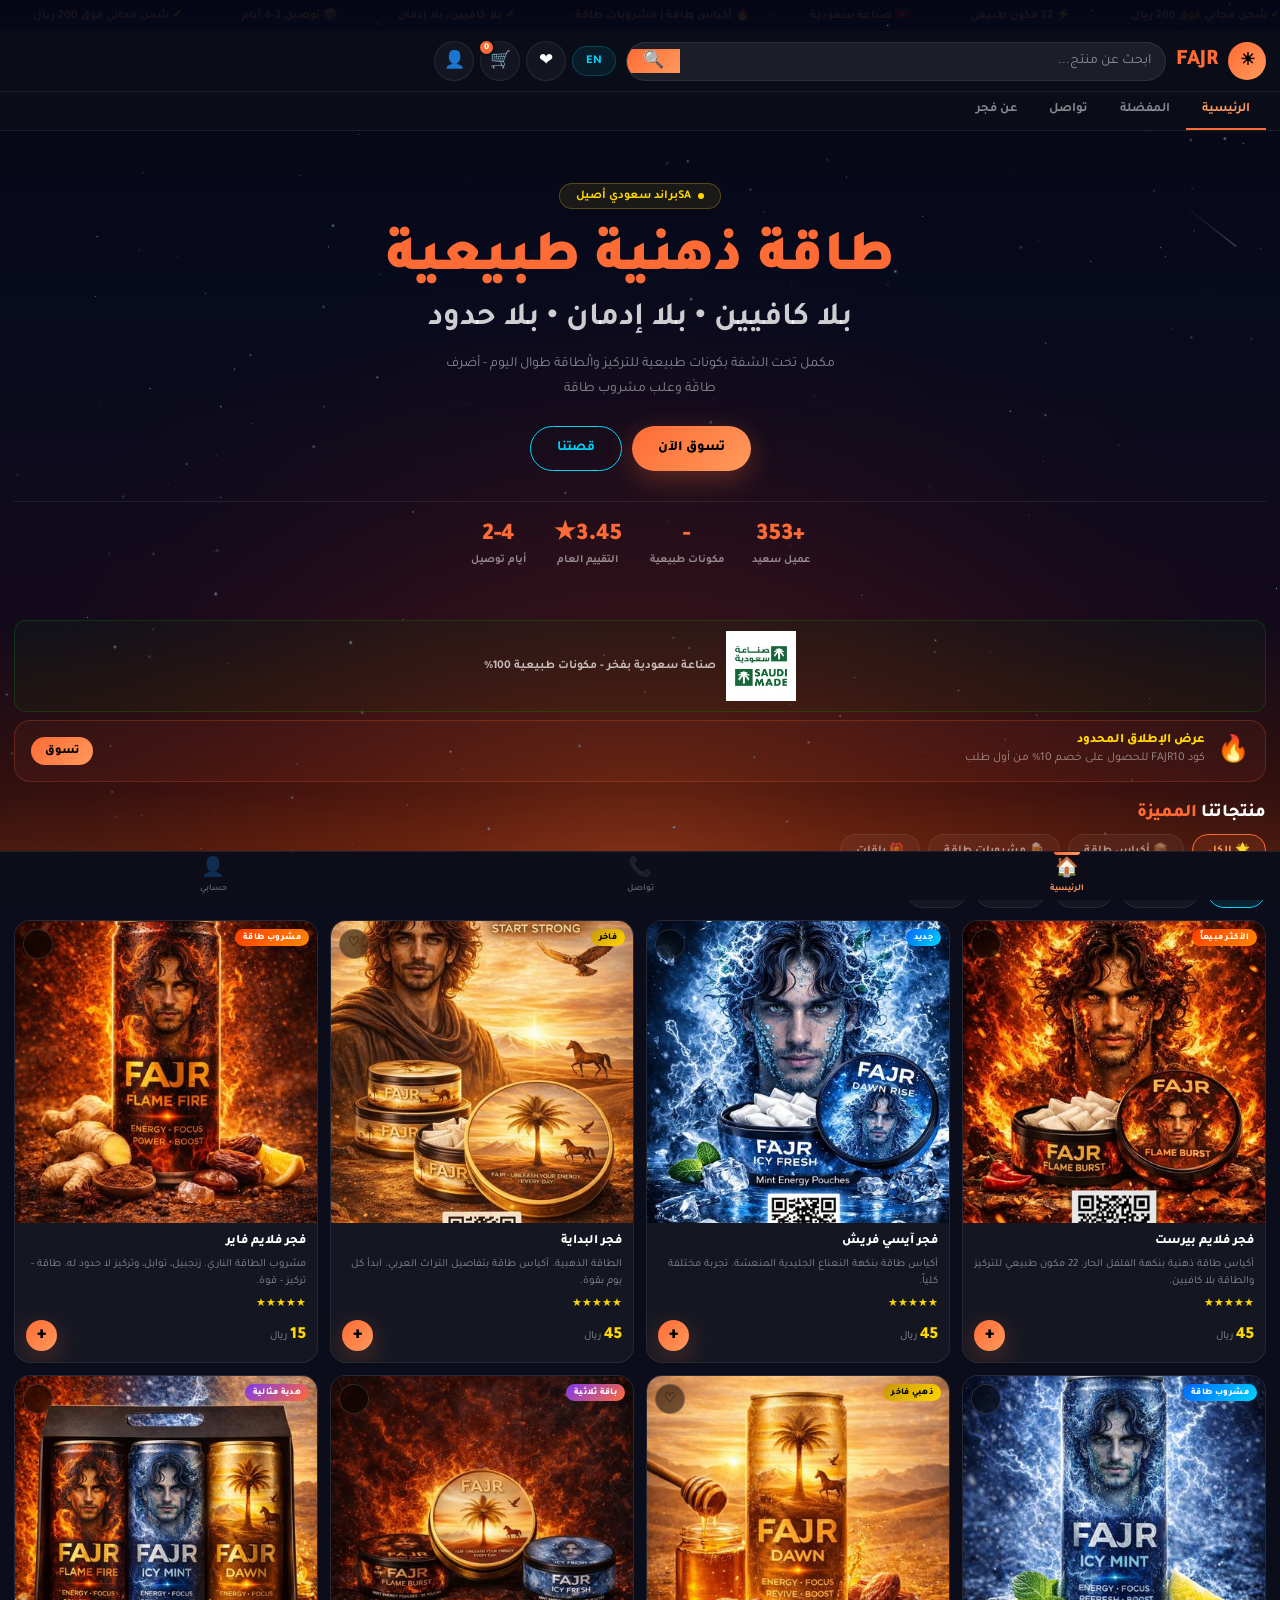
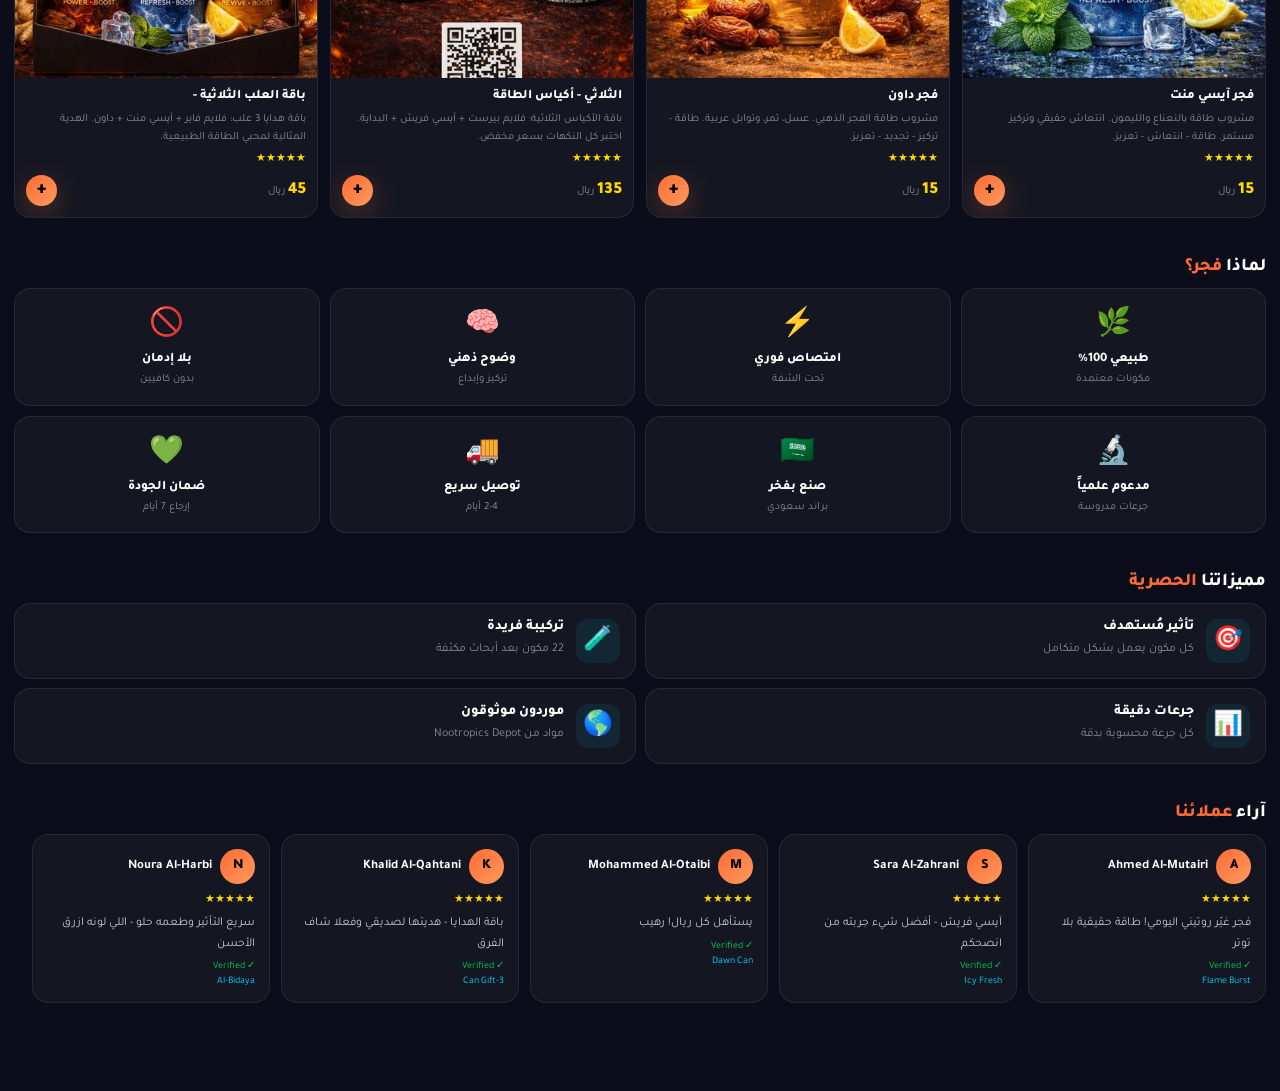
==== index.html @ 5f34ec29 "Update index.html" ====
<!DOCTYPE html>
<html lang="ar" dir="rtl">
<head>
<meta charset="UTF-8">
<meta name="viewport" content="width=device-width,initial-scale=1.0,maximum-scale=1">
<title>فجر | FAJR</title>
<!-- Google tag (gtag.js) -->
<script async src="https://www.googletagmanager.com/gtag/js?id=G-RDJBMMN16M"></script>
<script>
  window.dataLayer = window.dataLayer || [];
  function gtag(){dataLayer.push(arguments);}
  gtag('js', new Date());
  gtag('config', 'G-RDJBMMN16M');
</script>
<link href="https://fonts.googleapis.com/css2?family=Tajawal:wght@400;700;800;900&family=Inter:wght@400;700;800;900&display=swap" rel="stylesheet">
<style>
*,*::before,*::after{margin:0;padding:0;box-sizing:border-box}
html{scroll-behavior:smooth}
:root{
  --brand:#FF6B35;--brand2:#FF9A5C;--gold:#FFD700;
  --bg:#0B0E1A;--bg2:#0F1425;--bg3:#141830;
  --cyan:#00D4FF;--green:#00C851;--red:#FF3B3B;
  --card:rgba(255,255,255,.04);--card2:rgba(255,255,255,.07);
  --border:rgba(255,255,255,.08);--borderc:rgba(0,212,255,.22);
  --muted:rgba(255,255,255,.5);--muted2:rgba(255,255,255,.28);
  --sbrand:0 8px 28px rgba(255,107,53,.3);
  --scyan:0 8px 28px rgba(0,212,255,.2);
  --r8:8px;--r12:12px;--r16:16px;--r20:20px;--r24:24px;--rF:9999px;
}
body{font-family:'Tajawal',sans-serif;background:var(--bg);color:#fff;overflow-x:hidden}
::-webkit-scrollbar{width:4px}
::-webkit-scrollbar-track{background:var(--bg2)}
::-webkit-scrollbar-thumb{background:var(--brand);border-radius:2px}
a{color:inherit;text-decoration:none}
button{cursor:pointer;border:none;outline:none;font-family:inherit}
input,select,textarea{font-family:inherit;outline:none}
#sky{position:fixed;inset:0;z-index:0;pointer-events:none}
#ldr{position:fixed;inset:0;z-index:9999;background:var(--bg);display:flex;flex-direction:column;align-items:center;justify-content:center;transition:opacity .6s,visibility .6s}
#ldr.hide{opacity:0;visibility:hidden}
.lring{width:60px;height:60px;border:3px solid rgba(255,107,53,.15);border-top-color:var(--brand);border-radius:50%;animation:spin 1s linear infinite;margin-bottom:20px}
@keyframes spin{to{transform:rotate(360deg)}}
.llogo{font-size:44px;font-weight:900;color:var(--brand);margin-bottom:14px}
.lbar{width:150px;height:2px;background:rgba(255,255,255,.08);border-radius:1px;overflow:hidden;margin-top:10px}
.lfill{height:100%;background:linear-gradient(90deg,var(--brand),var(--brand2));animation:lf 1.5s ease-out forwards}
@keyframes lf{from{width:0}to{width:100%}}
#twr{position:fixed;bottom:82px;left:50%;transform:translateX(-50%);z-index:9000;pointer-events:none;display:flex;flex-direction:column;align-items:center;gap:7px}
.tst{background:rgba(11,14,26,.97);border:1px solid var(--borderc);color:#fff;padding:10px 22px;border-radius:var(--rF);font-size:13px;font-weight:600;white-space:nowrap;backdrop-filter:blur(16px);animation:tin .3s ease}
.tok{border-color:rgba(0,200,81,.4);color:#00e574}
.terr{border-color:rgba(255,59,59,.4);color:#ff7070}
.tinf{border-color:rgba(0,212,255,.35);color:var(--cyan)}
@keyframes tin{from{opacity:0;transform:translateY(8px)}to{opacity:1;transform:none}}
.ticker-wrap{background:var(--bg3);border-bottom:1px solid var(--border);padding:7px 0;overflow:hidden}
.ticker{display:flex;gap:60px;animation:tick 28s linear infinite;width:max-content}
.ticker span{font-size:12px;font-weight:600;color:var(--brand2);white-space:nowrap}
.ticker span b{color:var(--gold)}
@keyframes tick{from{transform:translateX(0)}to{transform:translateX(-50%)}}
#hdr{position:sticky;top:0;z-index:700;background:rgba(11,14,26,.96);backdrop-filter:blur(28px);border-bottom:1px solid var(--border)}
.htop{display:flex;align-items:center;gap:10px;padding:10px 14px;max-width:1400px;margin:0 auto}
.logo{display:flex;align-items:center;gap:9px;cursor:pointer;flex-shrink:0}
.lsun{width:38px;height:38px;border-radius:50%;background:linear-gradient(135deg,var(--brand),var(--brand2));display:flex;align-items:center;justify-content:center;font-size:17px;font-weight:900;color:#000;animation:sunp 3s ease-in-out infinite}
@keyframes sunp{0%,100%{box-shadow:0 0 0 0 rgba(255,107,53,.5)}60%{box-shadow:0 0 0 9px rgba(255,107,53,0)}}
.lname{font-size:22px;font-weight:900;color:var(--brand)}
.hsrch{flex:1;max-width:540px;display:flex;align-items:center;background:var(--card2);border:1.5px solid var(--border);border-radius:var(--rF);overflow:hidden;transition:.2s}
.hsrch:focus-within{border-color:var(--cyan);box-shadow:var(--scyan)}
.srchi{flex:1;background:transparent;border:none;color:#fff;font-size:14px;padding:10px 14px;text-align:right}
.srchi::placeholder{color:var(--muted)}
.srcb{background:linear-gradient(135deg,var(--brand),var(--brand2));border:none;padding:0 16px;height:100%;font-size:17px;cursor:pointer;flex-shrink:0}
.hacts{display:flex;align-items:center;gap:6px;flex-shrink:0}
.ha{position:relative;background:var(--card);border:1px solid var(--border);border-radius:50%;width:40px;height:40px;color:#fff;display:flex;align-items:center;justify-content:center;font-size:17px;cursor:pointer;transition:.2s;flex-shrink:0}
.ha:hover{background:var(--card2);border-color:var(--borderc)}
.habdg{position:absolute;top:-3px;left:-3px;background:var(--brand);color:#fff;border-radius:50%;width:17px;height:17px;font-size:9px;font-weight:900;display:flex;align-items:center;justify-content:center;border:2px solid var(--bg)}
.lbtn{background:rgba(0,212,255,.08);border:1px solid rgba(0,212,255,.22);border-radius:var(--rF);padding:7px 13px;color:var(--cyan);font-size:12px;font-weight:800;cursor:pointer;transition:.2s;flex-shrink:0}
.lbtn:hover{background:rgba(0,212,255,.18)}
.hnav{display:flex;overflow-x:auto;scrollbar-width:none;border-top:1px solid var(--border);max-width:1400px;margin:0 auto;padding:0 14px}
.hnav::-webkit-scrollbar{display:none}
.ni{flex-shrink:0;padding:10px 16px;font-size:13px;font-weight:600;color:var(--muted);cursor:pointer;border-bottom:2px solid transparent;transition:.2s;white-space:nowrap}
.ni:hover{color:#fff}
.ni.on{color:var(--brand2);border-color:var(--brand)}
.pg{display:none;position:relative;z-index:1;min-height:calc(100vh - 120px);padding-bottom:80px}
.pg.on{display:block}
.hero{padding:52px 14px 36px;text-align:center}
.heyebrow{display:inline-flex;align-items:center;gap:7px;background:rgba(255,215,0,.08);border:1px solid rgba(255,215,0,.25);border-radius:var(--rF);padding:5px 16px;font-size:12px;font-weight:700;color:var(--gold);margin-bottom:18px}
.hdot{width:6px;height:6px;border-radius:50%;background:var(--gold);animation:dblink 1.6s ease-in-out infinite}
@keyframes dblink{0%,100%{opacity:1;transform:scale(1)}50%{opacity:.3;transform:scale(1.6)}}
.hh1{font-size:clamp(28px,6vw,58px);font-weight:900;line-height:1.2;margin-bottom:12px}
.hh1 .gr{color:var(--brand)}
.hh1 .sub{display:block;font-size:.56em;font-weight:700;color:rgba(255,255,255,.8);margin-top:4px}
.hp{color:var(--muted);font-size:14px;line-height:1.8;max-width:400px;margin:0 auto 24px}
.hctas{display:flex;gap:10px;justify-content:center;flex-wrap:wrap}
.btnp{background:linear-gradient(135deg,var(--brand),var(--brand2));color:#000;border:none;padding:13px 26px;border-radius:var(--rF);font-size:14px;font-weight:800;display:inline-flex;align-items:center;gap:7px;box-shadow:var(--sbrand);transition:.2s;cursor:pointer}
.btnp:hover{transform:translateY(-2px)}
.btng{background:transparent;color:var(--cyan);border:1.5px solid var(--cyan);padding:13px 26px;border-radius:var(--rF);font-size:14px;font-weight:700;display:inline-flex;align-items:center;gap:7px;transition:.2s;cursor:pointer}
.btng:hover{background:rgba(0,212,255,.09);transform:translateY(-2px)}
.hstats{display:flex;justify-content:center;gap:28px;margin-top:30px;padding-top:22px;border-top:1px solid var(--border);flex-wrap:wrap}
.stn{font-size:24px;font-weight:900;color:var(--brand);display:block;line-height:1;margin-bottom:3px}
.stl{font-size:11px;color:var(--muted);font-weight:600}
.fband{margin:8px 14px 0;border-radius:var(--r16);background:rgba(255,107,53,.06);border:1px solid rgba(255,107,53,.22);padding:12px 16px;display:flex;align-items:center;gap:12px}
.fband-ico{font-size:26px;flex-shrink:0}
.fband-t strong{display:block;font-size:13px;font-weight:800;color:var(--gold)}
.fband-t span{font-size:12px;color:var(--muted)}
.fband-btn{margin-right:auto;background:linear-gradient(135deg,var(--brand),var(--brand2));color:#000;padding:7px 14px;border-radius:var(--rF);font-size:12px;font-weight:800;cursor:pointer;border:none}
/* Saudi Made badge */
.saudi-badge{display:flex;align-items:center;justify-content:center;gap:10px;margin:14px 14px 0;background:rgba(0,128,0,.06);border:1px solid rgba(0,180,0,.2);border-radius:var(--r12);padding:10px 16px}
.saudi-badge img{width:70px;height:auto;object-fit:contain}
.saudi-txt{font-size:12px;color:rgba(255,255,255,.7);font-weight:600}
.sh{display:flex;align-items:center;justify-content:space-between;padding:20px 14px 10px}
.sht{font-size:18px;font-weight:800}
.sht span{color:var(--brand)}
.chips{display:flex;gap:8px;padding:0 14px 12px;overflow-x:auto;scrollbar-width:none}
.chips::-webkit-scrollbar{display:none}
.chip{flex-shrink:0;background:var(--card);border:1px solid var(--border);border-radius:var(--rF);padding:8px 16px;font-size:13px;font-weight:600;color:var(--muted);cursor:pointer;transition:.2s;white-space:nowrap}
.chip.on{background:rgba(0,212,255,.1);border-color:var(--cyan);color:var(--cyan)}
.pgrid{display:grid;grid-template-columns:repeat(2,1fr);gap:12px;padding:0 14px}
@media(min-width:560px){.pgrid{grid-template-columns:repeat(3,1fr)}}
@media(min-width:800px){.pgrid{grid-template-columns:repeat(4,1fr)}}
.pc{background:var(--card);border:1px solid var(--border);border-radius:var(--r16);overflow:hidden;cursor:pointer;position:relative;transition:.25s;display:flex;flex-direction:column}
.pc:hover{transform:translateY(-4px);box-shadow:0 16px 40px rgba(0,0,0,.5),0 0 0 1px var(--borderc)}
.pcimg{width:100%;aspect-ratio:1;background:linear-gradient(135deg,#0d1234,#070e24);display:flex;align-items:center;justify-content:center;overflow:hidden;position:relative}
.pcimg img{width:100%;height:100%;object-fit:cover;transition:.4s}
.pc:hover .pcimg img{transform:scale(1.06)}
.pcbdgs{position:absolute;top:8px;right:8px;display:flex;flex-direction:column;gap:4px}
.bdg{font-size:9px;font-weight:800;padding:3px 8px;border-radius:var(--rF);text-transform:uppercase;letter-spacing:.3px}
.bh{background:linear-gradient(135deg,var(--brand),#f0f);color:#fff}
.bn{background:linear-gradient(135deg,#00f5aa,var(--cyan));color:#000}
.bg{background:linear-gradient(135deg,var(--gold),orange);color:#000}
.bl{background:linear-gradient(135deg,#7c3aed,#ec4899);color:#fff}
.bfire{background:linear-gradient(135deg,#ff3d00,#ff8800);color:#fff}
.bice{background:linear-gradient(135deg,#0066ff,#00d4ff);color:#fff}
.bgold{background:linear-gradient(135deg,#c8960c,var(--gold));color:#000}
.bbundle{background:linear-gradient(135deg,#7c3aed,#ff6b35);color:#fff}
.pcfav{position:absolute;top:8px;left:8px;background:rgba(0,0,0,.5);border:1px solid rgba(255,255,255,.15);border-radius:50%;width:30px;height:30px;display:flex;align-items:center;justify-content:center;font-size:13px;cursor:pointer;transition:.2s;backdrop-filter:blur(8px)}
.pcfav:hover,.pcfav.on{background:rgba(255,59,59,.25);border-color:rgba(255,80,80,.4)}
.pcbody{padding:11px;flex:1;display:flex;flex-direction:column;gap:5px}
.pcn{font-size:13px;font-weight:800;line-height:1.3}
.pcd{font-size:11px;color:var(--muted);line-height:1.6;display:-webkit-box;-webkit-line-clamp:2;-webkit-box-orient:vertical;overflow:hidden;flex:1}
.pcstars{color:var(--gold);font-size:11px}
.pcfoot{display:flex;align-items:center;justify-content:space-between;gap:6px;margin-top:4px}
.pcp span{font-size:17px;font-weight:900;color:var(--gold)}
.pcp small{font-size:11px;color:var(--muted)}
.pcadd{background:linear-gradient(135deg,var(--brand),var(--brand2));color:#000;border:none;border-radius:50%;width:31px;height:31px;font-size:19px;font-weight:900;flex-shrink:0;display:flex;align-items:center;justify-content:center;box-shadow:var(--sbrand);transition:.2s;cursor:pointer}
.pcadd:hover{transform:scale(1.14)}
.hscr{display:flex;gap:11px;padding:0 14px 8px;overflow-x:auto;scrollbar-width:none}
.hscr::-webkit-scrollbar{display:none}
.rvc{flex-shrink:0;width:238px;background:var(--card);border:1px solid var(--border);border-radius:var(--r16);padding:14px;transition:.2s}
.rvc:hover{border-color:var(--borderc);background:var(--card2)}
.rvhd{display:flex;align-items:center;gap:8px;margin-bottom:8px}
.rvav{width:35px;height:35px;border-radius:50%;background:linear-gradient(135deg,var(--brand),var(--brand2));flex-shrink:0;display:flex;align-items:center;justify-content:center;font-size:14px;font-weight:900;color:#000}
.rvnm{font-size:13px;font-weight:700}
.rvst{color:var(--gold);font-size:11px;margin-bottom:6px}
.rvb{font-size:12px;color:rgba(255,255,255,.78);line-height:1.7}
.rvvf{font-size:10px;color:var(--green);margin-top:5px}
.rvpr{font-size:10px;color:var(--cyan);margin-top:3px}
.fg{display:grid;grid-template-columns:repeat(2,1fr);gap:10px;padding:0 14px}
@media(min-width:560px){.fg{grid-template-columns:repeat(4,1fr)}}
.fc{background:var(--card);border:1px solid var(--border);border-radius:var(--r16);padding:16px;text-align:center;transition:.2s}
.fc:hover{background:var(--card2);transform:translateY(-2px);border-color:var(--borderc)}
.fci{font-size:28px;margin-bottom:8px;display:block}
.fct{font-size:13px;font-weight:800;margin-bottom:3px}
.fcd{font-size:11px;color:var(--muted);line-height:1.6}
.wg{display:grid;grid-template-columns:1fr;gap:9px;padding:0 14px}
@media(min-width:560px){.wg{grid-template-columns:repeat(2,1fr)}}
.wc{background:var(--card);border:1px solid var(--border);border-radius:var(--r16);padding:15px;display:flex;align-items:flex-start;gap:12px;transition:.2s}
.wc:hover{border-color:var(--borderc);background:var(--card2)}
.wci{font-size:24px;width:44px;height:44px;border-radius:var(--r12);background:rgba(0,212,255,.08);flex-shrink:0;display:flex;align-items:center;justify-content:center}
.wct{font-size:14px;font-weight:800;margin-bottom:3px}
.wcd{font-size:12px;color:var(--muted);line-height:1.7}
.dv{height:1px;background:var(--border);margin:16px 14px}
.sp{height:18px}
/* CART */
.cdov{position:fixed;inset:0;background:rgba(0,0,0,.8);z-index:800;display:none;backdrop-filter:blur(7px)}
.cdov.on{display:block}
.cdr{position:fixed;left:0;top:0;width:min(390px,100vw);height:100%;background:var(--bg2);border-right:1px solid var(--borderc);z-index:801;transform:translateX(-100%);transition:transform .35s cubic-bezier(.4,0,.2,1);display:flex;flex-direction:column}
.cdr.on{transform:translateX(0)}
.cdrh{padding:14px 16px;border-bottom:1px solid var(--border);display:flex;align-items:center;justify-content:space-between;gap:10px}
.cdrht{font-size:16px;font-weight:800;color:var(--cyan)}
.cdrc{background:rgba(0,212,255,.1);border:1px solid var(--borderc);border-radius:var(--rF);padding:2px 10px;font-size:12px;color:var(--cyan);font-weight:700}
.xb{background:rgba(255,255,255,.07);border:1px solid var(--border);color:#fff;width:32px;height:32px;border-radius:50%;display:flex;align-items:center;justify-content:center;font-size:16px;cursor:pointer;transition:.2s}
.xb:hover{background:rgba(255,59,59,.18)}
.cdrb{flex:1;overflow-y:auto;padding:12px}
.cdrem{display:flex;flex-direction:column;align-items:center;justify-content:center;height:100%;text-align:center}
.ci{display:flex;gap:10px;background:rgba(255,255,255,.04);border:1px solid var(--border);border-radius:var(--r12);padding:10px;margin-bottom:8px;align-items:center}
.ciim{width:54px;height:54px;border-radius:var(--r8);overflow:hidden;flex-shrink:0;border:1.5px solid rgba(255,107,53,.22)}
.ciim img{width:100%;height:100%;object-fit:cover}
.ciin{flex:1;min-width:0}
.cinm{font-size:13px;font-weight:700;margin-bottom:2px;overflow:hidden;text-overflow:ellipsis;white-space:nowrap}
.cipr{font-size:14px;color:var(--gold);font-weight:800}
.cict{display:flex;align-items:center;gap:6px;margin-top:6px}
.qb{background:rgba(0,212,255,.09);border:1px solid rgba(0,212,255,.2);color:#fff;width:26px;height:26px;border-radius:var(--r8);display:flex;align-items:center;justify-content:center;font-size:14px;font-weight:700;cursor:pointer;transition:.15s}
.qb:hover{background:rgba(0,212,255,.2)}
.qv{font-size:14px;font-weight:800;min-width:20px;text-align:center}
.cirm{background:rgba(255,59,59,.07);border:1px solid rgba(255,59,59,.18);color:#ff7777;padding:4px 8px;border-radius:var(--r8);font-size:12px;cursor:pointer;transition:.15s}
.cirm:hover{background:rgba(255,59,59,.16)}
.cdrf{padding:12px 16px;border-top:1px solid var(--border)}
.prow{display:flex;gap:7px;margin-bottom:10px}
.prin{flex:1;background:rgba(255,255,255,.05);border:1px solid var(--border);border-radius:var(--r8);padding:10px 12px;color:#fff;font-size:13px;text-align:right;transition:.2s}
.prin:focus{border-color:var(--cyan)}
.prgo{background:rgba(0,212,255,.11);border:1px solid var(--borderc);color:var(--cyan);padding:10px 14px;border-radius:var(--r8);font-size:13px;font-weight:700;transition:.15s;cursor:pointer}
.prgo:hover{background:rgba(0,212,255,.2)}
.srow{display:flex;justify-content:space-between;padding:5px 0;font-size:13px;color:var(--muted);border-bottom:1px solid rgba(255,255,255,.04)}
.sdsc{color:#ff7070}
.sfr{color:var(--green)}
.stot{display:flex;justify-content:space-between;font-size:18px;font-weight:900;color:var(--gold);padding:10px 0;border-top:2px solid rgba(0,212,255,.18);margin-top:4px}
.fsnote{background:rgba(0,200,81,.07);border:1px solid rgba(0,200,81,.2);border-radius:var(--r8);padding:7px 12px;font-size:12px;font-weight:700;color:var(--green);text-align:center;margin-bottom:8px;display:none}
.cobtn{width:100%;background:linear-gradient(135deg,var(--brand),var(--brand2));color:#000;border:none;padding:13px;border-radius:var(--r12);font-size:14px;font-weight:900;margin-bottom:7px;box-shadow:var(--sbrand);cursor:pointer;transition:.2s}
.cobtn:hover{transform:translateY(-1px)}
.wabtn{width:100%;background:linear-gradient(135deg,#25D366,#128C7E);color:#fff;border:none;padding:11px;border-radius:var(--r12);font-size:13px;font-weight:800;display:flex;align-items:center;justify-content:center;gap:7px;cursor:pointer;transition:.15s}
.wabtn:hover{opacity:.92}
/* PRODUCT MODAL */
.pdmbg{position:fixed;inset:0;background:rgba(0,0,0,.95);z-index:900;display:none;overflow-y:auto}
.pdmbg.on{display:block}
.pdm{background:linear-gradient(160deg,var(--bg3),var(--bg));border:1px solid var(--borderc);border-radius:var(--r24);margin:10px auto;max-width:600px;position:relative;overflow:hidden}
.pdmcl{position:absolute;top:11px;left:11px;z-index:10;background:rgba(0,0,0,.65);border:1px solid var(--border);color:#fff;width:34px;height:34px;border-radius:50%;display:flex;align-items:center;justify-content:center;font-size:16px;cursor:pointer;backdrop-filter:blur(8px);transition:.2s}
.pdmcl:hover{background:rgba(255,59,59,.28)}
.pdmhero{width:100%;aspect-ratio:4/3;overflow:hidden;position:relative}
.pdmhero img{width:100%;height:100%;object-fit:cover}
.pdmbody{padding:18px}
.pdmbdg{display:inline-block;font-size:11px;padding:4px 10px;border-radius:var(--rF);margin-bottom:8px;font-weight:800}
.pdmname{font-size:20px;font-weight:900;margin-bottom:8px}
.pdmdesc{color:var(--muted);font-size:13px;line-height:1.9;margin-bottom:14px}
.pdmpr{font-size:28px;font-weight:900;color:var(--gold)}
.pdmpr small{font-size:14px;color:var(--muted);font-weight:400}
.pdmqr{display:flex;align-items:center;gap:12px;margin:14px 0}
.pdmql{font-size:13px;color:var(--muted)}
.pdmigr{background:rgba(255,215,0,.04);border:1px solid rgba(255,215,0,.14);border-radius:var(--r12);padding:12px;margin-bottom:14px}
.pdmigt{font-size:13px;font-weight:800;color:var(--gold);margin-bottom:8px}
.itags{display:flex;flex-wrap:wrap;gap:6px}
.itag{background:rgba(255,215,0,.07);border:1px solid rgba(255,215,0,.16);border-radius:var(--rF);padding:3px 10px;font-size:11px;color:var(--gold);font-weight:600}
.pdmadd{width:100%;background:linear-gradient(135deg,var(--brand),var(--brand2));color:#000;border:none;padding:14px;border-radius:var(--r12);font-size:14px;font-weight:900;box-shadow:var(--sbrand);cursor:pointer;margin-bottom:9px;transition:.2s}
.pdmadd:hover{transform:translateY(-2px)}
.revs-sec{border-top:1px solid var(--border);padding-top:16px;margin-top:16px}
.revs-ttl{font-size:14px;font-weight:800;color:var(--cyan);margin-bottom:12px}
.revwrt{background:rgba(255,255,255,.03);border:1px solid var(--border);border-radius:var(--r12);padding:12px;margin-bottom:12px}
.revwl{font-size:12px;color:var(--muted);font-weight:700;margin-bottom:6px}
.stpk{display:flex;gap:8px;margin-bottom:10px}
.stpk span{font-size:26px;cursor:pointer;color:rgba(255,255,255,.18);transition:.15s;user-select:none}
.stpk span.on{color:var(--gold)}
.rfld{width:100%;background:rgba(255,255,255,.05);border:1px solid var(--border);border-radius:var(--r8);padding:10px 12px;color:#fff;font-size:13px;text-align:right;transition:.2s;margin-bottom:7px}
.rfld:focus{border-color:var(--cyan)}
textarea.rfld{height:65px;resize:none}
.rsub{background:rgba(0,212,255,.11);border:1px solid var(--borderc);color:var(--cyan);padding:7px 16px;border-radius:var(--rF);font-size:13px;font-weight:800;float:left;cursor:pointer;transition:.15s}
.rsub:hover{background:rgba(0,212,255,.22)}
.cf{clear:both}
/* CHECKOUT */
.combg{position:fixed;inset:0;background:rgba(0,0,0,.95);z-index:950;display:none;overflow-y:auto}
.combg.on{display:block}
.com{background:linear-gradient(160deg,var(--bg3),var(--bg));border:1px solid var(--borderc);border-radius:var(--r24);margin:10px auto;max-width:540px;overflow:hidden}
.comh{padding:15px 17px;border-bottom:1px solid var(--border);display:flex;align-items:center;justify-content:space-between;background:rgba(0,212,255,.04)}
.comh h2{font-size:16px;font-weight:800;color:var(--cyan)}
.comb{padding:15px}
.fg2{margin-bottom:8px}
.fg2 label{display:block;font-size:11px;color:var(--muted);margin-bottom:4px;font-weight:700}
.fg2 input,.fg2 select,.fg2 textarea{width:100%;background:rgba(255,255,255,.06);border:1px solid rgba(0,212,255,.2);border-radius:var(--r8);padding:11px 12px;color:#fff;font-size:13px;text-align:right;transition:.2s}
.fg2 input:focus,.fg2 select:focus,.fg2 textarea:focus{border-color:var(--cyan)}
.fg2 select option{background:var(--bg2)}
.fgr{display:grid;grid-template-columns:1fr 1fr;gap:8px}
.payopts{display:grid;grid-template-columns:repeat(3,1fr);gap:7px;margin-top:8px}
.popt{background:rgba(255,255,255,.04);border:2px solid var(--border);border-radius:var(--r12);padding:11px 4px;text-align:center;cursor:pointer;transition:.2s}
.popt.on{background:rgba(0,212,255,.07);border-color:var(--cyan)}
.poti{font-size:21px;margin-bottom:4px}
.potl{font-size:11px;font-weight:800;color:var(--muted)}
.popt.on .potl{color:var(--cyan)}
.payinfo{background:rgba(0,212,255,.04);border:1px solid rgba(0,212,255,.14);border-radius:var(--r8);padding:12px;margin-top:9px;font-size:13px;line-height:2;color:rgba(255,255,255,.8)}
.ibanw{display:flex;align-items:center;justify-content:space-between;background:rgba(255,215,0,.06);border:1px solid rgba(255,215,0,.2);border-radius:var(--r8);padding:8px 12px;margin-top:8px}
.ibanv{font-size:12px;color:var(--gold);font-weight:700;direction:ltr;letter-spacing:.5px}
.ibancp{background:rgba(255,215,0,.1);border:1px solid rgba(255,215,0,.28);color:var(--gold);padding:4px 9px;border-radius:6px;font-size:11px;cursor:pointer;transition:.15s}
.ibancp:hover{background:rgba(255,215,0,.2)}
.fsect{background:rgba(255,255,255,.03);border:1px solid var(--border);border-radius:var(--r12);padding:14px;margin-bottom:10px}
.fsectl{font-size:12px;font-weight:800;color:var(--cyan);margin-bottom:11px}
.ordrow{display:flex;justify-content:space-between;font-size:12px;padding:4px 0;border-bottom:1px solid rgba(255,255,255,.04)}
.ordtot{display:flex;justify-content:space-between;font-size:17px;font-weight:900;color:var(--gold);padding:10px 0;border-top:2px solid rgba(0,212,255,.18);margin-top:4px}
.plbtn{width:100%;background:linear-gradient(135deg,var(--brand),var(--brand2));color:#000;border:none;padding:15px;border-radius:var(--r12);font-size:15px;font-weight:900;box-shadow:var(--sbrand);cursor:pointer;margin-top:10px;margin-bottom:7px;transition:.2s}
.plbtn:hover{transform:translateY(-2px)}
.suc{display:none;text-align:center;padding:44px 18px}
.suc.on{display:block}
.suci{font-size:74px;margin-bottom:15px;animation:suc .6s cubic-bezier(.68,-.55,.27,1.55)}
@keyframes suc{from{transform:scale(0);opacity:0}to{transform:scale(1);opacity:1}}
.suct{font-size:22px;font-weight:900;color:var(--gold);margin-bottom:8px}
.sucon{background:rgba(0,212,255,.07);border:1px solid var(--borderc);border-radius:var(--r12);padding:12px;margin:13px 0}
.sucon strong{font-size:20px;color:var(--cyan);display:block}
.sucbtns{display:flex;flex-direction:column;gap:7px;padding:0 14px;margin-top:12px}
/* TRACKING */
.trksec{padding:0 14px;margin-top:13px}
.trkinr{display:flex;gap:7px;margin-bottom:16px}
.trkin{flex:1;background:rgba(255,255,255,.06);border:1px solid rgba(0,212,255,.2);border-radius:var(--r12);padding:12px 14px;color:#fff;font-size:14px;text-align:right;transition:.2s}
.trkin:focus{border-color:var(--cyan)}
.trkgo{background:linear-gradient(135deg,var(--cyan),var(--brand));color:#000;border:none;padding:12px 17px;border-radius:var(--r12);font-size:14px;font-weight:800;cursor:pointer;transition:.2s}
.tlbox{background:var(--card);border:1px solid var(--borderc);border-radius:var(--r20);padding:18px}
.tlh{margin-bottom:14px;padding-bottom:12px;border-bottom:1px solid var(--border)}
.tlid{font-size:14px;font-weight:800;color:var(--cyan);margin-bottom:2px}
.tleta{font-size:12px;color:var(--muted)}
.tlbar{background:rgba(255,255,255,.06);border-radius:var(--rF);height:4px;margin-bottom:16px;overflow:hidden}
.tlbf{height:100%;background:linear-gradient(90deg,var(--brand),var(--brand2));border-radius:var(--rF)}
.tlstep{display:flex;gap:12px;margin-bottom:16px;position:relative}
.tlstep:not(:last-child)::before{content:'';position:absolute;right:15px;top:35px;bottom:-16px;width:2px;background:rgba(0,212,255,.1)}
.tldot{width:32px;height:32px;border-radius:50%;flex-shrink:0;display:flex;align-items:center;justify-content:center;font-size:13px}
.tldone{background:rgba(0,200,81,.12);border:2px solid var(--green)}
.tlact{background:rgba(0,212,255,.12);border:2px solid var(--cyan);animation:tlglow 2s ease-in-out infinite}
@keyframes tlglow{0%,100%{box-shadow:0 0 0 0 rgba(0,212,255,.4)}50%{box-shadow:0 0 0 9px rgba(0,212,255,0)}}
.tlpend{background:rgba(255,255,255,.04);border:2px solid rgba(255,255,255,.12)}
.tlinfo strong{display:block;font-size:13px;font-weight:800;margin-bottom:1px}
.tlinfo span{font-size:11px;color:var(--muted)}
/* ACCOUNT */
.acct-box{background:linear-gradient(135deg,rgba(0,212,255,.05),rgba(255,107,53,.05));border:1px solid var(--border);border-radius:var(--r20);padding:24px 18px;text-align:center;margin:14px}
.aav{width:72px;height:72px;border-radius:50%;background:linear-gradient(135deg,var(--brand),var(--brand2));border:3px solid rgba(255,107,53,.35);margin:0 auto 11px;display:flex;align-items:center;justify-content:center;font-size:28px;font-weight:900;color:#000}
.anm{font-size:19px;font-weight:900;margin-bottom:2px}
.aem{font-size:12px;color:var(--muted);margin-bottom:9px}
.alv{display:inline-flex;align-items:center;gap:5px;background:rgba(255,215,0,.09);border:1px solid rgba(255,215,0,.22);border-radius:var(--rF);padding:4px 12px;font-size:12px;color:var(--gold);font-weight:800}
.atabs{display:flex;background:rgba(255,255,255,.04);border:1px solid rgba(0,212,255,.14);border-radius:var(--rF);padding:4px;margin:0 14px 13px}
.atab{flex:1;padding:9px;border:none;border-radius:var(--rF);font-weight:800;font-size:13px;cursor:pointer;transition:.25s;background:transparent;color:var(--muted)}
.atab.on{background:var(--cyan);color:#000}
.apane{display:none;padding:0 14px}
.apane.on{display:block}
.abox{background:var(--card);border:1px solid var(--border);border-radius:var(--r20);padding:16px;margin-bottom:12px}
.asub{width:100%;background:linear-gradient(135deg,var(--cyan),var(--brand));color:#000;border:none;padding:13px;border-radius:var(--r12);font-size:14px;font-weight:900;cursor:pointer;margin-top:4px;transition:.2s}
.asub:hover{opacity:.9;transform:translateY(-1px)}
.limenu{background:var(--card);border:1px solid var(--border);border-radius:var(--r20);overflow:hidden;margin:0 14px 14px}
.mi{display:flex;align-items:center;gap:12px;padding:14px;border-bottom:1px solid rgba(255,255,255,.04);cursor:pointer;transition:.18s}
.mi:last-child{border:none}
.mi:hover{background:rgba(255,255,255,.03)}
.miico{width:36px;height:36px;border-radius:var(--r8);background:rgba(0,212,255,.08);flex-shrink:0;display:flex;align-items:center;justify-content:center;font-size:18px}
.milbl{flex:1;font-size:14px;font-weight:700}
.miarr{color:var(--muted);font-size:18px}
/* CONTACT */
.cntinfo{padding:0 14px;display:flex;flex-direction:column;gap:8px}
.cntcard{background:var(--card);border:1px solid var(--border);border-radius:var(--r12);padding:13px;display:flex;align-items:center;gap:12px;cursor:pointer;transition:.2s;color:inherit}
.cntcard:hover{background:var(--card2);border-color:var(--borderc);transform:translateX(-2px)}
.cntico{width:42px;height:42px;border-radius:var(--r12);display:flex;align-items:center;justify-content:center;font-size:20px;flex-shrink:0}
.cntil strong{display:block;font-size:13px;font-weight:800;margin-bottom:2px}
.cntil span{font-size:12px;color:var(--muted)}
.cntform{background:var(--card);border:1px solid var(--border);border-radius:var(--r20);padding:16px;margin:14px}
.cntfttl{font-size:14px;font-weight:800;color:var(--cyan);margin-bottom:12px}
.wasend{width:100%;background:linear-gradient(135deg,#25D366,#128C7E);color:#fff;border:none;padding:12px;border-radius:var(--r12);font-size:14px;font-weight:800;cursor:pointer;margin-top:7px;transition:.15s}
.wasend:hover{opacity:.92}
/* ABOUT */
.abth{padding:30px 14px;text-align:center;background:linear-gradient(180deg,rgba(0,212,255,.05),transparent);border-bottom:1px solid var(--border)}
.abth h2{font-size:24px;font-weight:900;color:var(--brand);margin-bottom:10px}
.abth p{color:var(--muted);font-size:14px;line-height:1.9;max-width:360px;margin:0 auto}
.vgrid{display:grid;grid-template-columns:repeat(2,1fr);gap:10px;padding:14px}
.vc{background:var(--card);border:1px solid var(--border);border-radius:var(--r16);padding:15px;text-align:center;transition:.2s}
.vc:hover{border-color:var(--borderc);transform:translateY(-2px)}
.vci{font-size:28px;margin-bottom:8px;display:block}
.vct{font-size:13px;font-weight:800;margin-bottom:3px}
.vcd{font-size:11px;color:var(--muted);line-height:1.6}
.stcard{margin:0 14px 14px;background:rgba(0,212,255,.03);border:1px solid var(--borderc);border-radius:var(--r20);padding:18px}
.sttl{font-size:14px;font-weight:800;color:var(--cyan);margin-bottom:10px}
.stp{font-size:13px;color:rgba(255,255,255,.8);line-height:2}
.fndcard{margin:0 14px 14px;background:rgba(255,215,0,.04);border:1px solid rgba(255,215,0,.14);border-radius:var(--r20);padding:18px;text-align:center}
.fndcard h3{font-size:14px;font-weight:800;color:var(--gold);margin-bottom:8px}
.fndcard p{font-size:13px;color:var(--muted);line-height:1.9;font-style:italic}
.fndcard cite{display:block;margin-top:10px;font-size:13px;color:var(--brand2);font-style:normal;font-weight:700}
.wempty{text-align:center;padding:52px 18px}
.wempty-ico{font-size:52px;opacity:.25;margin-bottom:12px}
.pghdr{display:flex;align-items:center;gap:10px;padding:12px 14px 8px;border-bottom:1px solid var(--border)}
.bkbtn{background:rgba(0,212,255,.08);border:1px solid var(--borderc);color:var(--cyan);padding:7px 13px;border-radius:var(--rF);font-size:12px;font-weight:700;cursor:pointer;transition:.15s}
.bkbtn:hover{background:rgba(0,212,255,.16)}
.pgttl{font-size:15px;font-weight:800;color:var(--cyan)}
#stbtn{position:fixed;bottom:86px;left:14px;z-index:499;background:rgba(0,212,255,.09);border:1px solid var(--borderc);color:var(--cyan);width:38px;height:38px;border-radius:50%;display:flex;align-items:center;justify-content:center;font-size:16px;cursor:pointer;backdrop-filter:blur(8px);opacity:0;pointer-events:none;transition:.3s}
#stbtn.vis{opacity:1;pointer-events:auto}
#stbtn:hover{background:rgba(0,212,255,.18);transform:translateY(-2px)}
#bnav{position:fixed;bottom:0;left:0;right:0;z-index:700;background:rgba(11,14,26,.98);backdrop-filter:blur(28px);border-top:1px solid var(--border);display:flex}
.nb{flex:1;background:none;border:none;color:rgba(255,255,255,.3);padding:9px 0 6px;cursor:pointer;display:flex;flex-direction:column;align-items:center;gap:3px;transition:.2s;position:relative}
.nb::after{content:'';position:absolute;top:0;left:50%;transform:translateX(-50%);width:0;height:2.5px;background:linear-gradient(90deg,var(--brand),var(--brand2));border-radius:0 0 3px 3px;transition:.2s}
.nb.on{color:var(--brand2)}
.nb.on::after{width:26px}
.nb-ico{font-size:19px;line-height:1}
.nb-lbl{font-size:9px;font-weight:700}
.nores{text-align:center;padding:36px 18px;display:none}
.nores-ico{font-size:44px;opacity:.28;margin-bottom:10px}
.nores-txt{color:var(--muted);font-size:14px}
/* Product type tabs */
.type-tabs{display:flex;gap:8px;padding:0 14px 8px;overflow-x:auto;scrollbar-width:none}
.type-tabs::-webkit-scrollbar{display:none}
.ttab{flex-shrink:0;background:var(--card);border:1px solid var(--border);border-radius:var(--rF);padding:7px 15px;font-size:12px;font-weight:700;color:var(--muted);cursor:pointer;transition:.2s;white-space:nowrap;display:flex;align-items:center;gap:5px}
.ttab.on{background:rgba(255,107,53,.12);border-color:var(--brand);color:var(--brand2)}
</style>
</head>
<body>

<canvas id="sky"></canvas>

<div id="ldr">
  <div class="lring"></div>
  <div class="llogo" id="llogo">FAJR</div>
  <div class="lbar"><div class="lfill"></div></div>
</div>
<div id="twr"></div>
<button id="stbtn" onclick="window.scrollTo({top:0,behavior:'smooth'})">&#8593;</button>

<div class="ticker-wrap">
  <div class="ticker">
    <span><b>&#10003;</b> شحن مجاني فوق 200 ريال</span>
    <span><b>&#9889;</b> 22 مكون طبيعي</span>
    <span><b>&#127474;&#127466;</b> صناعة سعودية</span>
    <span><b>&#128293;</b> أكياس طاقة | مشروبات طاقة</span>
    <span><b>&#10003;</b> بلا كافيين، بلا إدمان</span>
    <span><b>&#128230;</b> توصيل 2-4 أيام</span>
    <span><b>&#10003;</b> شحن مجاني فوق 200 ريال</span>
    <span><b>&#9889;</b> 22 مكون طبيعي</span>
  </div>
</div>

<header id="hdr">
  <div class="htop">
    <div class="logo" onclick="goPg('home')">
      <div class="lsun">&#9728;</div>
      <span class="lname" id="lname">FAJR</span>
    </div>
    <div class="hsrch">
      <input class="srchi" id="srchi" type="text" placeholder="ابحث عن منتج..." oninput="doSearch(this.value)">
      <button class="srcb" onclick="doSearch(document.getElementById('srchi').value)">&#128269;</button>
    </div>
    <div class="hacts">
      <button class="lbtn" id="lbtn" onclick="toggleLang()">EN</button>
      <button class="ha" onclick="goPg('wishlist')" title="Wishlist">&#10084;</button>
      <button class="ha" onclick="openCart()">&#128722;<span class="habdg" id="cbdg">0</span></button>
      <button class="ha" onclick="goPg('account')">&#128100;</button>
    </div>
  </div>
  <div class="hnav" id="hnav">
    <div class="ni on" data-pg="home" onclick="navClick(this,'home')" id="ni-home">الرئيسية</div>
    <div class="ni" data-pg="wishlist" onclick="navClick(this,'wishlist')" id="ni-wish">المفضلة</div>
    <div class="ni" data-pg="contact" onclick="navClick(this,'contact')" id="ni-cnt">تواصل</div>
    <div class="ni" data-pg="about" onclick="navClick(this,'about')" id="ni-abt">عن فجر</div>
  </div>
</header>

<!-- HOME PAGE -->
<div id="pg-home" class="pg on">
  <section class="hero">
    <div class="heyebrow"><div class="hdot"></div><span id="ey">SAبراند سعودي أصيل </span></div>
    <h1 class="hh1"><span class="gr" id="h1a">طاقة ذهنية طبيعية</span><span class="sub" id="h1b">بلا كافيين &bull; بلا إدمان &bull; بلا حدود</span></h1>
    <p class="hp" id="hp">مكمل تحت الشفة بكونات طبيعية للتركيز والطاقة طوال اليوم - أضرف طاقة وعلب مشروب طاقة</p>
    <div class="hctas">
      <button class="btnp" id="cshop" onclick="scrollToProd()">تسوق الآن</button>
      <button class="btng" id="cstory" onclick="goPg('about')">قصتنا</button>
    </div>
    <div class="hstats">
      <div><span class="stn">+353</span><span class="stl" id="st1">عميل سعيد</span></div>
      <div><span class="stn">-</span><span class="stl" id="st2">مكونات طبيعية</span></div>
      <div><span class="stn">3.45&#9733;</span><span class="stl" id="st3">التقييم العام</span></div>
      <div><span class="stn">2-4</span><span class="stl" id="st4">أيام توصيل</span></div>
    </div>
  </section>

  <!-- Saudi Made Badge -->
  <div class="saudi-badge">
    <img id="saudi-img" src="" alt="Saudi Made">
    <span class="saudi-txt" id="saudi-txt">صناعة سعودية بفخر - مكونات طبيعية 100%</span>
  </div>

  <div class="fband">
    <div class="fband-ico">&#128293;</div>
    <div class="fband-t"><strong id="ftl">عرض الإطلاق المحدود</strong><span id="fsub">كود FAJR10 للحصول على خصم 10% من أول طلب</span></div>
    <button class="fband-btn" id="fcta" onclick="scrollToProd()">تسوق</button>
  </div>

  <div id="prod-anchor">
    <div class="sh"><div class="sht" id="spttl">منتجاتنا <span>المميزة</span></div></div>

    <!-- Type tabs -->
    <div class="type-tabs" id="typetabs">
      <div class="ttab on" data-type="all" onclick="filterType(this,'all')" id="tt-all">&#127775; الكل</div>
      <div class="ttab" data-type="pouch" onclick="filterType(this,'pouch')" id="tt-pouch">&#128230; أكياس طاقة</div>
      <div class="ttab" data-type="can" onclick="filterType(this,'can')" id="tt-can">&#127866; مشروبات طاقة</div>
      <div class="ttab" data-type="bundle" onclick="filterType(this,'bundle')" id="tt-bundle">&#127873; باقات</div>
    </div>

    <!-- Category chips -->
    <div class="chips" id="chips">
      <div class="chip on" data-cat="all" onclick="filterCat(this,'all')" id="chall">الكل</div>
      <div class="chip" data-cat="basic" onclick="filterCat(this,'basic')" id="chbasic">أساسي</div>
      <div class="chip" data-cat="premium" onclick="filterCat(this,'premium')" id="chprem">فاخر</div>
      <div class="chip" data-cat="limited" onclick="filterCat(this,'limited')" id="chlim">محدود</div>
      <div class="chip" data-cat="new" onclick="filterCat(this,'new')" id="chnew">جديد</div>
    </div>

    <div class="pgrid" id="pgrid"></div>
    <div class="nores" id="nores"><div class="nores-ico">&#128269;</div><div class="nores-txt" id="nortxt">لا توجد نتائج</div></div>
  </div>

  <div class="sp"></div>
  <div class="sh"><div class="sht" id="swhy">لماذا <span>فجر؟</span></div></div>
  <div class="fg" id="feats"></div>
  <div class="sp"></div>
  <div class="sh"><div class="sht" id="sadvs">مميزاتنا <span>الحصرية</span></div></div>
  <div class="wg" id="whyg"></div>
  <div class="sp"></div>
  <div class="sh"><div class="sht" id="srevs">آراء <span>عملائنا</span></div></div>
  <div class="hscr" id="revscr"></div>
</div>

<!-- CART DRAWER -->
<div class="cdov" id="cdov" onclick="closeCart()"></div>
<div class="cdr" id="cdr">
  <div class="cdrh">
    <h2 class="cdrht" id="cdrtl">سلة التسوق</h2>
    <span class="cdrc" id="cdrcnt">0</span>
    <button class="xb" onclick="closeCart()">&#10005;</button>
  </div>
  <div class="cdrb" id="cdrb"></div>
  <div id="cdrf2" style="display:none"><div class="cdrf">
    <div class="prow">
      <input class="prin" id="prin" type="text" placeholder="كود الخصم...">
      <button class="prgo" id="prgo" onclick="applyPromo()">تطبيق</button>
    </div>
    <div class="fsnote" id="fsnote">شحن مجاني!</div>
    <div id="sumlines"></div>
    <div class="stot"><span id="totlbl">الإجمالي</span><span id="totval">0</span></div>
    <button class="cobtn" id="cobtn" onclick="openCO()">الدفع</button>
    <button class="wabtn" id="wabtn" onclick="sendWA()">&#128241; طلب عبر واتساب</button>
  </div></div>
</div>

<!-- PRODUCT MODAL -->
<div class="pdmbg" id="pdmbg">
  <div class="pdm">
    <button class="pdmcl" onclick="closePDM()">&#10005;</button>
    <div class="pdmhero"><img id="pdmimg" src="" alt=""></div>
    <div class="pdmbody">
      <span class="pdmbdg" id="pdmbdg"></span>
      <div class="pdmname" id="pdmname"></div>
      <div class="pdmdesc" id="pdmdesc"></div>
      <div style="display:flex;align-items:center;justify-content:space-between;margin-bottom:14px">
        <div class="pdmpr" id="pdmpr"></div>
        <div style="display:flex;align-items:center;gap:5px;font-size:13px;color:var(--green);font-weight:700">&#10003; <span id="pdmstk">متوفر</span></div>
      </div>
      <div class="pdmqr">
        <span class="pdmql" id="pdmql">الكمية:</span>
        <button class="qb" onclick="pdmQ(-1)">&#8722;</button>
        <span class="qv" id="pdmqv">1</span>
        <button class="qb" onclick="pdmQ(1)">&#43;</button>
      </div>
      <div class="pdmigr">
        <div class="pdmigt" id="pdmigt">المكونات الرئيسية</div>
        <div class="itags" id="pdmitags"></div>
      </div>
      <button class="pdmadd" id="pdmadd" onclick="addFromPDM()">أضف للسلة</button>
      <div class="revs-sec">
        <div class="revs-ttl" id="revttl">التقييمات</div>
        <div class="revwrt">
          <div class="revwl" id="revwl">اكتب تقييمك</div>
          <div class="stpk" id="stpk">
            <span onclick="pickStar(1)">&#9733;</span><span onclick="pickStar(2)">&#9733;</span>
            <span onclick="pickStar(3)">&#9733;</span><span onclick="pickStar(4)">&#9733;</span><span onclick="pickStar(5)">&#9733;</span>
          </div>
          <input class="rfld" id="rvnm" type="text" placeholder="اسمك">
          <textarea class="rfld" id="rvbd" placeholder="شاركنا تجربتك..."></textarea>
          <button class="rsub" id="rvsub" onclick="postRev()">نشر</button>
          <div class="cf"></div>
        </div>
        <div id="pdmrevs"></div>
      </div>
    </div>
  </div>
</div>

<!-- CHECKOUT -->
<div class="combg" id="combg">
  <div class="com">
    <div class="comh"><h2 id="comttl">إتمام الطلب</h2><button class="xb" onclick="closeCO()">&#10005;</button></div>
    <div class="suc" id="sucst">
      <div class="suci">&#10003;</div>
      <div class="suct" id="suct">تم الطلب بنجاح!</div>
      <p style="color:var(--muted);margin-bottom:11px" id="sucp">سنتواصل معك خلال 24 ساعة</p>
      <div class="sucon"><span id="sucol">رقم طلبك</span><strong id="sucon2">#FAJR-0000</strong></div>
      <div class="sucbtns">
        <button class="btnp" style="justify-content:center" onclick="goPg('tracking');closeCO()">تتبع الطلب</button>
        <button class="btng" style="justify-content:center" onclick="goPg('home');closeCO()">الرئيسية</button>
      </div>
    </div>
    <div id="coform"><div class="comb">
      <div class="fsect">
        <div class="fsectl" id="cop1">البيانات الشخصية</div>
        <div class="fgr">
          <div class="fg2"><label id="cofnl">الاسم الأول</label><input id="cofn" type="text" placeholder="أحمد"></div>
          <div class="fg2"><label id="colnl">الاسم الأخير</label><input id="coln" type="text" placeholder="محمد"></div>
        </div>
        <div class="fg2"><label id="cophl">الجوال</label><input id="coph" type="tel" placeholder="05xxxxxxxx" dir="ltr"></div>
        <div class="fg2"><label id="coeml">البريد الإلكتروني</label><input id="coem" type="email" placeholder="email@example.com" dir="ltr"></div>
      </div>
      <div class="fsect">
        <div class="fsectl" id="cop2">عنوان التوصيل</div>
        <div class="fg2"><label id="cocityl">المدينة</label>
          <select id="cocity">
            <option value="">اختر المدينة</option>
            <option>الرياض</option><option>جدة</option><option>مكة المكرمة</option>
            <option>المدينة المنورة</option><option>الدمام</option><option>الخبر</option>
            <option>تبوك</option><option>أبها</option><option>بريدة</option>
            <option>حائل</option><option>نجران</option><option>جيزان</option>
          </select>
        </div>
        <div class="fgr">
          <div class="fg2"><label id="codistl">الحي</label><input id="codist" type="text" placeholder="الحي"></div>
          <div class="fg2"><label id="costl">الشارع</label><input id="cost" type="text" placeholder="الشارع"></div>
        </div>
        <div class="fg2"><label id="contl">ملاحظات</label><textarea id="cont" placeholder="تعليمات خاصة..."></textarea></div>
      </div>
      <div class="fsect">
        <div class="fsectl" id="cop3">طريقة الدفع</div>
        <div class="payopts" style="grid-template-columns:1fr">
          <div class="popt on" onclick="selPay(this,'bank')"><div class="poti">&#127981;</div><div class="potl" id="pbank">تحويل بنكي</div></div>
        </div>
        <div id="pi-bank" class="payinfo" style="display:block">تحويل بنكي - بنك العربي برق <br>حساب: مازن أحمد أبوشرحه
          <div class="ibanw"><span class="ibanv">SA64 3010 0991 1049 4161 8846</span><button class="ibancp" onclick="cpyIBAN()">نسخ</button></div>
          أرسل الإيصال عبر واتساب بعد التحويل.
        </div>
      </div>
      <div class="fsect">
        <div class="fsectl" id="cop4">ملخص الطلب</div>
        <div id="ordmini"></div>
        <div class="ordtot"><span id="ordtl">الإجمالي</span><span id="ordtv">0</span></div>
      </div>
      <button class="plbtn" id="plbtn" onclick="placeOrder()">تأكيد الطلب</button>
      <button class="wabtn" style="margin-bottom:14px" onclick="sendWA()">&#128241; طلب عبر واتساب</button>
    </div></div>
  </div>
</div>

<!-- TRACKING PAGE -->
<div id="pg-tracking" class="pg">
  <div class="pghdr"><button class="bkbtn" onclick="goPg('home')" id="bk1">&#8594; رجوع</button><div class="pgttl" id="trktl">تتبع الطلب</div></div>
  <div class="trksec">
    <div class="trkinr">
      <input class="trkin" id="trkin" type="text" placeholder="FAJR-1234">
      <button class="trkgo" id="trkgo" onclick="doTrack()">تتبع</button>
    </div>
    <div id="trkres"></div>
  </div>
</div>

<!-- WISHLIST PAGE -->
<div id="pg-wishlist" class="pg">
  <div class="pghdr"><button class="bkbtn" onclick="goPg('home')">&#8594; رجوع</button><div class="pgttl" id="wishtl">المفضلة</div></div>
  <div id="wishwrap" style="padding:14px"></div>
</div>

<!-- ACCOUNT PAGE -->
<div id="pg-account" class="pg">
  <div id="acct-out">
    <div class="acct-box" style="margin-top:14px">
      <div class="aav">&#128100;</div>
      <div class="anm" id="awlc">أهلاً بك في فجر!</div>
      <div class="aem" id="awlc2">سجّل دخولك لإدارة طلباتك ومفضلتك</div>
    </div>
    <div class="atabs">
      <button class="atab on" onclick="swAuth('login')" id="atl">دخول</button>
      <button class="atab" onclick="swAuth('reg')" id="atr">حساب جديد</button>
    </div>
    <div class="apane on" id="ap-login">
      <div class="abox">
        <div class="fg2"><label id="liul">الجوال أو البريد</label><input id="liu" type="text" placeholder="05xxxxxxxx" dir="ltr"></div>
        <div class="fg2"><label id="lipl">كلمة المرور</label><input id="lip" type="password" placeholder="&bull;&bull;&bull;&bull;&bull;&bull;&bull;&bull;"></div>
        <button class="asub" id="libtn" onclick="doLogin()">دخول</button>
      </div>
    </div>
    <div class="apane" id="ap-reg">
      <div class="abox">
        <div class="fgr">
          <div class="fg2"><label id="rgfl">الاسم الأول</label><input id="rgf" type="text" placeholder="أحمد"></div>
          <div class="fg2"><label id="rgll">الاسم الأخير</label><input id="rgl" type="text" placeholder="محمد"></div>
        </div>
        <div class="fg2"><label id="rgphl">الجوال</label><input id="rgph" type="tel" placeholder="05xxxxxxxx" dir="ltr"></div>
        <div class="fg2"><label id="rgeml">البريد الإلكتروني</label><input id="rgem" type="email" placeholder="email@example.com" dir="ltr"></div>
        <div class="fg2"><label id="rgpwl">كلمة المرور</label><input id="rgpw" type="password" placeholder="8 أحرف فأكثر"></div>
        <button class="asub" id="rgbtn" onclick="doReg()">إنشاء حساب</button>
      </div>
    </div>
  </div>
  <div id="acct-in" style="display:none">
    <div class="acct-box" style="margin-top:14px">
      <div class="aav" id="liav">&#127749;</div>
      <div class="anm" id="linm">المستخدم</div>
      <div class="aem" id="liem"></div>
      <div class="alv">&#9733; <span id="lilv">عضو ذهبي</span></div>
    </div>
    <div class="limenu">
      <div class="mi" onclick="goPg('tracking')"><div class="miico">&#128230;</div><div class="milbl" id="miord">طلباتي</div><div class="miarr">&#8594;</div></div>
      <div class="mi" onclick="goPg('wishlist')"><div class="miico">&#10084;</div><div class="milbl" id="miwish">مفضلتي</div><div class="miarr">&#8594;</div></div>
      <div class="mi" onclick="goPg('about')"><div class="miico">&#127749;</div><div class="milbl" id="miabt">عن فجر</div><div class="miarr">&#8594;</div></div>
      <div class="mi" onclick="goPg('contact')"><div class="miico">&#128222;</div><div class="milbl" id="micnt">تواصل معنا</div><div class="miarr">&#8594;</div></div>
      <div class="mi" onclick="doLogout()"><div class="miico">&#128682;</div><div class="milbl" style="color:#ff7070" id="milo">تسجيل الخروج</div><div class="miarr">&#8594;</div></div>
    </div>
  </div>
</div>

<!-- CONTACT PAGE -->
<div id="pg-contact" class="pg">
  <div class="pghdr"><button class="bkbtn" onclick="goPg('home')">&#8594; رجوع</button><div class="pgttl" id="cnttl">تواصل معنا</div></div>
  <div style="height:13px"></div>
  <div class="cntinfo">
    <a href="https://wa.me/966548659564" class="cntcard" target="_blank">
      <div class="cntico" style="background:rgba(37,211,102,.12)">&#128241;</div>
      <div class="cntil"><strong id="cwa">واتساب</strong><span>+966 54 865 9564</span></div>
    </a>
    <a href="mailto:info@fajr.sa" class="cntcard">
      <div class="cntico" style="background:rgba(0,212,255,.1)">&#128231;</div>
      <div class="cntil"><strong id="cem">البريد الإلكتروني</strong><span>fajr38799@gmail.com</span></div>
    </a>
    <div class="cntcard">
      <div class="cntico" style="background:rgba(255,215,0,.1)">&#128336;</div>
      <div class="cntil"><strong id="chrs">أوقات العمل</strong><span id="chrv">السبت - الخميس | 9 ص - 10 م</span></div>
    </div>
    <div class="cntcard">
      <div class="cntico" style="background:rgba(255,107,53,.1)">&#128230;</div>
      <div class="cntil"><strong id="csh">الشحن</strong><span id="cshv">35 ريال | مجاني فوق 200 | 2-4 أيام</span></div>
    </div>
  </div>
  <div class="cntform">
    <div class="cntfttl" id="cftl">إرسال رسالة</div>
    <div class="fg2"><label id="cfnml">اسمك</label><input id="cfnm" type="text" placeholder="اسمك"></div>
    <div class="fg2"><label id="cfphl">الجوال</label><input id="cfph" type="tel" placeholder="05xxxxxxxx" dir="ltr"></div>
    <div class="fg2"><label id="cfmgl">الرسالة</label><textarea id="cfmg" style="width:100%;background:rgba(255,255,255,.06);border:1px solid rgba(0,212,255,.2);border-radius:8px;padding:11px;color:#fff;font-size:13px;resize:none;height:80px;outline:none;transition:.2s" placeholder="كيف نساعدك؟"></textarea></div>
    <button class="wasend" id="cfsnd" onclick="sendContact()">إرسال عبر واتساب</button>
  </div>
</div>

<!-- ABOUT PAGE -->
<div id="pg-about" class="pg">
  <div class="pghdr"><button class="bkbtn" onclick="goPg('home')">&#8594; رجوع</button><div class="pgttl" id="abttl">عن فجر</div></div>
  <div class="abth"><h2 id="abh2">قصة فجر</h2><p id="abp">براند سعودي وُلد من شغف حقيقي - طاقة ذهنية طبيعية نقية للجيل الجديد</p></div>
  <div class="vgrid" id="vgrid"></div>
  <div class="stcard">
    <div class="sttl" id="sttl">قصة فجر</div>
    <p class="stp" id="stp">لم تُولَد فجر في مختبر، ولا في اجتماع شركة — بل وُلِدت في لحظة صمت بين كتب الهندسة وورقة بيضاء لا تكتمل. كنت أبحث عن شيء يُوقظ ذهني دون أن يُرهقه، يمنحني الوضوح دون أن يسرق نومي. جربت كل شيء: القهوة، مشروبات الطاقة، الحبوب — لكن لم أجد ما أريد. فقررت أن أصنعه بنفسي.</p>
  </div>
  <div class="stcard" style="margin-top:0">
    <div class="sttl" style="color:var(--gold)">معلومات المؤسس</div>
    <p class="stp"><strong>مازن أحمد</strong> — مؤسس فجر<br><br>طالب هندسة يؤمن أن الأداء الذهني الحقيقي يأتي من الطبيعة، لا من المواد الصناعية. فجر هو أول خطوة نحو نسخة أفضل منك.</p>
  </div>
  <div class="fndcard"><h3 id="fndh">كلمة المؤسس</h3>
    <p id="fndp">لم أصنع فجر لأبيعه — صنعته لأنني لم أجد ما كنت أبحث عنه. أؤمن أن كثيراً منكم يشعرون بالشيء نفسه. هذا المنتج لكم.</p>
    <cite>- مازن، مؤسس فجر</cite>
  </div>
</div>

<nav id="bnav">
  <button class="nb on" onclick="goPg('home')" id="nb-home"><div class="nb-ico">&#127968;</div><div class="nb-lbl" id="nb-hl">الرئيسية</div></button>
  <button class="nb" onclick="goPg('contact')" id="nb-cnt"><div class="nb-ico">&#128222;</div><div class="nb-lbl" id="nb-cntl">تواصل</div></button>
  <button class="nb" onclick="goPg('account')" id="nb-acct"><div class="nb-ico">&#128100;</div><div class="nb-lbl" id="nb-al">حسابي</div></button>
</nav>

<script>
// ===== FAJR STORE JS v2 - Real Images =====

// Real product images (base64)
var PROD_IMGS = {
  0: '[data-uri]',
  1: '[data-uri]',
  2: '[data-uri]',
  3: '[data-uri]',
  4: '[data-uri]',
  5: '[data-uri]',
  6: '[data-uri]',
  7: '[data-uri]',
  'saudi': '[data-uri]'
};
function getImg(id){ return PROD_IMGS[id] || PROD_IMGS[0]; }


// ===== PRODUCTS =====
var PRODS = [
  {id:0,type:'pouch',cat:'basic',price:45,
   nAr:'فجر فلايم بيرست',nEn:'Flame Burst Pouch',
   bAr:'الأكثر مبيعاً',bEn:'Best Seller',bCls:'bfire',
   dAr:'أكياس طاقة ذهنية بنكهة الفلفل الحار. 22 مكون طبيعي للتركيز والطاقة بلا كافيين.',
   dEn:'Mental energy pouches with spicy chili flavor. 22 natural ingredients for focus, no caffeine.',
   ingrs:['L-Theanine 200mg','L-Tyrosine 500mg','Alpha-GPC 300mg','Taurine 1000mg','B12 1000mcg','Ginkgo 60mg'],
   revs:[]},
  {id:1,type:'pouch',cat:'new',price:45,
   nAr:'فجر آيسي فريش',nEn:'Icy Fresh Pouch',
   bAr:'جديد',bEn:'New',bCls:'bice',
   dAr:'أكياس طاقة بنكهة النعناع الجليدية المنعشة. تجربة مختلفة كلياً.',
   dEn:'Mint energy pouches with an invigorating icy cool flavor. A refreshing experience.',
   ingrs:['L-Theanine 200mg','Alpha-GPC 300mg','Taurine 1000mg','Natural Mint','B12 1000mcg'],
   revs:[]},
  {id:2,type:'pouch',cat:'premium',price:45,
   nAr:'فجر البداية',nEn:'Al-Bidaya - Start Strong',
   bAr:'فاخر',bEn:'Premium',bCls:'bgold',
   dAr:'الطاقة الذهبية. أكياس طاقة بتفاصيل التراث العربي. ابدأ كل يوم بقوة.',
   dEn:'Golden energy pouches with Arabian heritage aesthetic. Start every day strong.',
   ingrs:['L-Theanine 200mg','Alpha-GPC 300mg','Bacopa 120mg','B12 1000mcg','Ginkgo 60mg'],
   revs:[]},
  {id:3,type:'can',cat:'new',price:15,
   nAr:'فجر فلايم فاير',nEn:'Flame Fire Energy Drink',
   bAr:'مشروب طاقة',bEn:'Energy Drink',bCls:'bfire',
   dAr:'مشروب الطاقة الناري. زنجبيل، توابل، وتركيز لا حدود له. طاقة - تركيز - قوة.',
   dEn:'Fiery energy drink. Ginger, spices, unlimited focus. Energy · Focus · Power · Boost.',
   ingrs:['Taurine 1000mg','B12 1000mcg','Ginger Extract','Dates Extract','Lemon'],
   revs:[]},
  {id:4,type:'can',cat:'new',price:15,
   nAr:'فجر آيسي منت',nEn:'Icy Mint Energy Drink',
   bAr:'مشروب طاقة',bEn:'Energy Drink',bCls:'bice',
   dAr:'مشروب طاقة بالنعناع والليمون. انتعاش حقيقي وتركيز مستمر. طاقة - انتعاش - تعزيز.',
   dEn:'Mint and lemon energy drink. Real refreshment and sustained focus. Energy · Refresh · Boost.',
   ingrs:['Taurine 1000mg','B12 1000mcg','Natural Mint','Lemon Extract','B6 10mg'],
   revs:[]},
  {id:5,type:'can',cat:'premium',price:15,
   nAr:'فجر داون',nEn:'FAJR Dawn Energy Drink',
   bAr:'ذهبي فاخر',bEn:'Golden Premium',bCls:'bgold',
   dAr:'مشروب طاقة الفجر الذهبي. عسل، تمر، وتوابل عربية. طاقة - تركيز - تجديد - تعزيز.',
   dEn:'Golden dawn energy drink. Honey, dates, and Arabian spices. Energy · Focus · Revive · Boost.',
   ingrs:['Honey Extract','Dates Extract','Taurine 1000mg','B12 1000mcg','Star Anise'],
   revs:[]},
  {id:6,type:'bundle',cat:'limited',price:135,
   nAr:'الثلاثي - أكياس الطاقة',nEn:'Triple Pouch Bundle',
   bAr:'باقة ثلاثية',bEn:'Bundle',bCls:'bbundle',
   dAr:'باقة الأكياس الثلاثية: فلايم بيرست + آيسي فريش + البداية. اختبر كل النكهات بسعر مخفض.',
   dEn:'Triple pouch bundle: Flame Burst + Icy Fresh + Al-Bidaya. Try all flavors at a discount.',
   ingrs:['Flame Burst Pouch','Icy Fresh Pouch','Al-Bidaya Pouch'],
   revs:[]},
  {id:7,type:'bundle',cat:'limited',price:45,
   nAr:'باقة العلب الثلاثية - ',nEn:'3-Can Gift Pack',
   bAr:'هدية مثالية',bEn:'Gift Pack',bCls:'bbundle',
   dAr:'باقة هدايا 3 علب: فلايم فاير + آيسي منت + داون. الهدية المثالية لمحبي الطاقة الطبيعية.',
   dEn:'3-can gift pack: Flame Fire + Icy Mint + Dawn. The perfect gift for natural energy lovers.',
   ingrs:['Flame Fire Can','Icy Mint Can','Dawn Can'],
   revs:[]}
];

var FEATS_DATA = [
  {i:'\u{1F33F}',tAr:'طبيعي 100%',tEn:'100% Natural',dAr:'مكونات معتمدة',dEn:'Certified ingredients'},
  {i:'\u26A1',tAr:'امتصاص فوري',tEn:'Instant Absorption',dAr:'تحت الشفة',dEn:'Sublingual delivery'},
  {i:'\u{1F9E0}',tAr:'وضوح ذهني',tEn:'Mental Clarity',dAr:'تركيز وإبداع',dEn:'Focus & creativity'},
  {i:'\u{1F6AB}',tAr:'بلا إدمان',tEn:'Non-Addictive',dAr:'بدون كافيين',dEn:'No caffeine'},
  {i:'\u{1F52C}',tAr:'مدعوم علمياً',tEn:'Science-Backed',dAr:'جرعات مدروسة',dEn:'Evidence-based'},
  {i:'\u{1F1F8}\u{1F1E6}',tAr:'صنع بفخر',tEn:'Proudly Saudi',dAr:'براند سعودي',dEn:'Saudi brand'},
  {i:'\u{1F69A}',tAr:'توصيل سريع',tEn:'Fast Delivery',dAr:'2-4 أيام',dEn:'2-4 days'},
  {i:'\u{1F49A}',tAr:'ضمان الجودة',tEn:'Quality Guarantee',dAr:'إرجاع 7 أيام',dEn:'7-day return'}
];

var WHY_DATA = [
  {i:'\u{1F3AF}',tAr:'تأثير مُستهدف',tEn:'Targeted Effect',dAr:'كل مكون يعمل بشكل متكامل',dEn:'Every ingredient works synergistically'},
  {i:'\u{1F9EA}',tAr:'تركيبة فريدة',tEn:'Unique Formula',dAr:'22 مكون بعد أبحاث مكثفة',dEn:'22 ingredients after intensive research'},
  {i:'\u{1F4CA}',tAr:'جرعات دقيقة',tEn:'Precise Dosing',dAr:'كل جرعة محسوبة بدقة',dEn:'Every dose precisely calculated'},
  {i:'\u{1F30E}',tAr:'موردون موثوقون',tEn:'Trusted Suppliers',dAr:'مواد من Nootropics Depot',dEn:'From Nootropics Depot USA'}
];

var GREVS = [
  {n:'Ahmed Al-Mutairi',av:'A',s:5,bAr:'فجر غيّر روتيني اليومي! طاقة حقيقية بلا توتر',bEn:'FAJR changed my daily routine! Real energy without jitters',p:'Flame Burst'},
  {n:'Sara Al-Zahrani',av:'S',s:5,bAr:'آيسي فريش - أفضل شيء جربته من انصحكم',bEn:'Icy Fresh - best thing I tried in a long time',p:'Icy Fresh'},
  {n:'Mohammed Al-Otaibi',av:'M',s:5,bAr:' يستأهل كل ريال! رهيب ',bEn:'Dawn is worth every riyal! The taste is amazing',p:'Dawn Can'},
  {n:'Khalid Al-Qahtani',av:'K',s:5,bAr:'باقة الهدايا - هديتها لصديقي وفعلا شاف الفرق',bEn:'Gift pack - gave it to my friend and he loved it',p:'3-Can Gift'},
  {n:'Noura Al-Harbi',av:'N',s:5,bAr:'سريع التأثير وطعمه حلو - اللي لونه ازرق الأحسن',bEn:'Fast-acting and tastes great - Al-Bidaya is best',p:'Al-Bidaya'}
];

var VALS = [
  {i:'\u{1F33F}',tAr:'طبيعي 100%',tEn:'100% Natural',dAr:'بدون مواد اصطناعية',dEn:'No synthetics'},
  {i:'\u{1F52C}',tAr:'مدعوم علمياً',tEn:'Science-Backed',dAr:'أبحاث مثبتة',dEn:'Proven research'},
  {i:'\u{1F1F8}\u{1F1E6}',tAr:'هوية سعودية',tEn:'Saudi Identity',dAr:'براند أصيل',dEn:'Authentic brand'},
  {i:'\u{1F49A}',tAr:' آمن',tEn:'Side-Effect Free',dAr:'آمن تماماً',dEn:'Completely safe'}
];

// STATE
var cart=[], wish=[], loggedIn=false, user={}, payM='bank', curP=null, pdmQty=1, pickedStar=0, promoOn=false;
var AR=true;
var activeType='all', activeCat='all';

// ===== CANVAS =====
(function(){
var C=document.getElementById('sky'),X=C.getContext('2d');
var W,H,stars=[],shoots=[];
function rsz(){W=C.width=innerWidth;H=C.height=innerHeight;}
function mkS(){stars=[];for(var i=0;i<220;i++)stars.push({x:Math.random()*W,y:Math.random()*H,r:Math.random()*1.4+0.2,o:Math.random(),sp:Math.random()*.005+.002,dx:(Math.random()-.5)*.08,dy:(Math.random()-.5)*.08});}
function sh(){if(shoots.length<4)shoots.push({x:Math.random()*W*1.3,y:Math.random()*H*.4,len:Math.random()*120+60,spd:Math.random()*8+5,ang:Math.PI/4+(Math.random()-.5)*.3,life:1,dec:.024+Math.random()*.014});}
function draw(){
X.clearRect(0,0,W,H);
var g=X.createLinearGradient(0,0,0,H);
g.addColorStop(0,'rgba(4,6,20,.92)');g.addColorStop(.35,'rgba(8,11,30,.88)');
g.addColorStop(.7,'rgba(22,10,28,.8)');g.addColorStop(.88,'rgba(65,18,10,.7)');g.addColorStop(1,'rgba(150,50,8,.55)');
X.fillStyle=g;X.fillRect(0,0,W,H);
var dg=X.createRadialGradient(W/2,H+60,0,W/2,H+60,H*.85);
dg.addColorStop(0,'rgba(255,107,53,.38)');dg.addColorStop(.3,'rgba(255,80,20,.18)');
dg.addColorStop(.65,'rgba(255,40,0,.06)');dg.addColorStop(1,'transparent');
X.fillStyle=dg;X.fillRect(0,0,W,H);
for(var i=0;i<stars.length;i++){var s=stars[i];s.o+=s.sp;if(s.o>1||s.o<0)s.sp*=-1;s.x+=s.dx;s.y+=s.dy;if(s.x<0)s.x=W;if(s.x>W)s.x=0;if(s.y<0)s.y=H;if(s.y>H)s.y=0;X.save();X.globalAlpha=s.o*.7;var sg=X.createRadialGradient(s.x,s.y,0,s.x,s.y,s.r*2);sg.addColorStop(0,'rgba(180,220,255,1)');sg.addColorStop(1,'transparent');X.fillStyle=sg;X.beginPath();X.arc(s.x,s.y,s.r*2,0,Math.PI*2);X.fill();X.restore();}
shoots=shoots.filter(function(s){return s.life>0;});
for(var j=0;j<shoots.length;j++){var s=shoots[j];s.life-=s.dec;s.x+=Math.cos(s.ang)*s.spd;s.y+=Math.sin(s.ang)*s.spd;X.save();X.globalAlpha=s.life*.8;var tg=X.createLinearGradient(s.x-Math.cos(s.ang)*s.len,s.y-Math.sin(s.ang)*s.len,s.x,s.y);tg.addColorStop(0,'transparent');tg.addColorStop(1,'rgba(255,255,255,.9)');X.strokeStyle=tg;X.lineWidth=1.5;X.beginPath();X.moveTo(s.x-Math.cos(s.ang)*s.len,s.y-Math.sin(s.ang)*s.len);X.lineTo(s.x,s.y);X.stroke();X.restore();}
requestAnimationFrame(draw);}
rsz();mkS();draw();
window.addEventListener('resize',function(){rsz();mkS();});
setInterval(sh,4500);setTimeout(sh,1200);
})();

// ===== BOOT =====
window.addEventListener('load',function(){
document.getElementById('saudi-img').src=PROD_IMGS['saudi'];
renderAll();
setTimeout(function(){document.getElementById('ldr').classList.add('hide');},1400);
});

// ===== RENDER =====
function renderAll(){renderProds(PRODS);renderFeats();renderWhy();renderGRevs();renderVals();}

function getFiltered(){
var list=PRODS;
if(activeType!=='all')list=list.filter(function(p){return p.type===activeType;});
if(activeCat!=='all')list=list.filter(function(p){return p.cat===activeCat;});
return list;
}

function renderProds(list){
var g=document.getElementById('pgrid'),nr=document.getElementById('nores');
if(!list.length){g.innerHTML='';nr.style.display='block';return;}
nr.style.display='none';
var h='';
for(var i=0;i<list.length;i++){
var p=list[i];
var nm=AR?p.nAr:p.nEn,bd=AR?p.bAr:p.bEn,ds=AR?p.dAr:p.dEn;
var fv=wish.indexOf(p.id)>-1;
h+='<div class="pc" data-id="'+p.id+'" onclick="openPDM('+p.id+')">'+
'<div class="pcimg">'+
'<img src="'+getImg(p.id)+'" alt="'+nm+'" loading="lazy">'+
'<div class="pcbdgs"><span class="bdg '+p.bCls+'">'+bd+'</span></div>'+
'<button class="pcfav'+(fv?' on':'')+'" onclick="event.stopPropagation();togWish('+p.id+')">'+(fv?'❤':'♡')+'</button>'+
'</div>'+
'<div class="pcbody">'+
'<div class="pcn">'+nm+'</div>'+
'<div class="pcd">'+ds+'</div>'+
'<div class="pcstars">★★★★★</div>'+
'<div class="pcfoot">'+
'<div class="pcp"><span>'+p.price+'</span><small> '+(AR?'ريال':'SAR')+'</small></div>'+
'<button class="pcadd" onclick="event.stopPropagation();addCart('+p.id+')" title="Add">+</button>'+
'</div></div></div>';
}
g.innerHTML=h;
}

function renderFeats(){
var h='';
for(var i=0;i<FEATS_DATA.length;i++){
var f=FEATS_DATA[i];
h+='<div class="fc"><span class="fci">'+f.i+'</span><div class="fct">'+(AR?f.tAr:f.tEn)+'</div><div class="fcd">'+(AR?f.dAr:f.dEn)+'</div></div>';
}
document.getElementById('feats').innerHTML=h;
}
function renderWhy(){
var h='';
for(var i=0;i<WHY_DATA.length;i++){
var w=WHY_DATA[i];
h+='<div class="wc"><div class="wci">'+w.i+'</div><div><div class="wct">'+(AR?w.tAr:w.tEn)+'</div><div class="wcd">'+(AR?w.dAr:w.dEn)+'</div></div></div>';
}
document.getElementById('whyg').innerHTML=h;
}
function renderGRevs(){
var h='';
for(var i=0;i<GREVS.length;i++){
var r=GREVS[i];
h+='<div class="rvc"><div class="rvhd"><div class="rvav">'+r.av+'</div><div><div class="rvnm">'+r.n+'</div></div></div>'+
'<div class="rvst">★★★★★</div>'+
'<div class="rvb">'+(AR?r.bAr:r.bEn)+'</div>'+
'<div class="rvvf">✓ Verified</div>'+
'<div class="rvpr">'+r.p+'</div></div>';
}
document.getElementById('revscr').innerHTML=h;
}
function renderVals(){
var h='';
for(var i=0;i<VALS.length;i++){
var v=VALS[i];
h+='<div class="vc"><span class="vci">'+v.i+'</span><div class="vct">'+(AR?v.tAr:v.tEn)+'</div><div class="vcd">'+(AR?v.dAr:v.dEn)+'</div></div>';
}
document.getElementById('vgrid').innerHTML=h;
}

// ===== SEARCH =====
function doSearch(q){
if(!q){renderProds(getFiltered());return;}
var ql=q.toLowerCase();
var r=PRODS.filter(function(p){
return p.nAr.indexOf(q)>-1||p.nEn.toLowerCase().indexOf(ql)>-1||
p.dAr.indexOf(q)>-1||p.dEn.toLowerCase().indexOf(ql)>-1||
p.ingrs.some(function(x){return x.toLowerCase().indexOf(ql)>-1;});
});
renderProds(r);
}

// ===== FILTER TYPE =====
function filterType(el,type){
activeType=type;
var tabs=document.querySelectorAll('.ttab');
for(var i=0;i<tabs.length;i++)tabs[i].classList.remove('on');
el.classList.add('on');
renderProds(getFiltered());
}

// ===== FILTER CATEGORY =====
function filterCat(el,cat){
activeCat=cat;
var chips=document.querySelectorAll('.chip');
for(var i=0;i<chips.length;i++)chips[i].classList.remove('on');
el.classList.add('on');
renderProds(getFiltered());
}

// ===== WISHLIST =====
function togWish(id){
var idx=wish.indexOf(id);
if(idx>-1){wish.splice(idx,1);toast(AR?'حُذف من المفضلة':'Removed from wishlist','info');}
else{wish.push(id);toast(AR?'أُضيف للمفضلة':'Added to wishlist','ok');}
renderProds(getFiltered());renderWishPage();
}
function renderWishPage(){
var wp=document.getElementById('wishwrap');
var wl=PRODS.filter(function(p){return wish.indexOf(p.id)>-1;});
if(!wl.length){wp.innerHTML='<div class="wempty"><div class="wempty-ico">❤</div><p style="color:var(--muted)">'+(AR?'مفضلتك فارغة':'Your wishlist is empty')+'</p></div>';return;}
var h='<div class="pgrid">';
for(var i=0;i<wl.length;i++){
var p=wl[i];
h+='<div class="pc" onclick="openPDM('+p.id+')">'+
'<div class="pcimg"><img src="'+getImg(p.id)+'" alt="" loading="lazy">'+
'<div class="pcbdgs"><span class="bdg '+p.bCls+'">'+(AR?p.bAr:p.bEn)+'</span></div>'+
'<button class="pcfav on" onclick="event.stopPropagation();togWish('+p.id+')">❤</button></div>'+
'<div class="pcbody"><div class="pcn">'+(AR?p.nAr:p.nEn)+'</div><div class="pcstars">★★★★★</div>'+
'<div class="pcfoot"><div class="pcp"><span>'+p.price+'</span><small> SAR</small></div>'+
'<button class="pcadd" onclick="event.stopPropagation();addCart('+p.id+')">+</button></div></div></div>';
}
h+='</div>';wp.innerHTML=h;
}

// ===== PRODUCT MODAL =====
function openPDM(id){
curP=PRODS[id];pdmQty=1;pickedStar=0;
document.getElementById('pdmimg').src=getImg(id);
var b=document.getElementById('pdmbdg');
b.textContent=AR?curP.bAr:curP.bEn;b.className='pdmbdg '+curP.bCls;
document.getElementById('pdmname').textContent=AR?curP.nAr:curP.nEn;
document.getElementById('pdmdesc').textContent=AR?curP.dAr:curP.dEn;
document.getElementById('pdmpr').innerHTML=(curP.price)+' <small>'+(AR?'ريال':'SAR')+'</small>';
document.getElementById('pdmqv').textContent=1;
var ft='';curP.ingrs.forEach(function(x){ft+='<div class="itag">'+x+'</div>';});
document.getElementById('pdmitags').innerHTML=ft;
renderPDMRevs();
var sp=document.querySelectorAll('#stpk span');
for(var i=0;i<sp.length;i++)sp[i].classList.remove('on');
document.getElementById('rvnm').value='';document.getElementById('rvbd').value='';
document.getElementById('pdmbg').classList.add('on');
document.body.style.overflow='hidden';
}
function closePDM(){document.getElementById('pdmbg').classList.remove('on');document.body.style.overflow='';}
function renderPDMRevs(){
if(!curP)return;
var h='';
for(var i=0;i<curP.revs.length;i++){
var r=curP.revs[i];
h+='<div class="rvc" style="width:auto;margin-bottom:9px"><div class="rvhd"><div class="rvav">'+r.av+'</div><div class="rvnm">'+r.n+'</div></div>'+
'<div class="rvst">'+('★').repeat(r.s)+'</div><div class="rvb">'+r.b+'</div>'+
'<div class="rvvf">✓ Verified</div></div>';
}
document.getElementById('pdmrevs').innerHTML=h||'<p style="color:var(--muted);font-size:12px;padding:8px 0">'+(AR?'لا توجد تقييمات بعد. كن الأول!':'No reviews yet. Be the first!')+'</p>';
}
function pdmQ(d){pdmQty=Math.max(1,Math.min(10,pdmQty+d));document.getElementById('pdmqv').textContent=pdmQty;}
function addFromPDM(){if(!curP)return;for(var i=0;i<pdmQty;i++)addCart(curP.id);closePDM();}
function pickStar(n){
pickedStar=n;
var sp=document.querySelectorAll('#stpk span');
for(var i=0;i<sp.length;i++)sp[i].classList.toggle('on',i<n);
}
function postRev(){
var nm=document.getElementById('rvnm').value.trim();
var bd=document.getElementById('rvbd').value.trim();
if(!pickedStar){toast(AR?'يرجى اختيار التقييم':'Please select a rating','err');return;}
if(!nm||!bd){toast(AR?'يرجى تعبئة جميع الحقول':'Fill all fields','err');return;}
curP.revs.unshift({n:nm,av:nm[0].toUpperCase(),s:pickedStar,b:bd});
renderPDMRevs();
document.getElementById('rvnm').value='';document.getElementById('rvbd').value='';
var sp=document.querySelectorAll('#stpk span');for(var i=0;i<sp.length;i++)sp[i].classList.remove('on');
pickedStar=0;toast(AR?'تم نشر تقييمك':'Review posted!','ok');
}

// ===== CART =====
function addCart(id){
var p=PRODS[id],ex=null;
for(var i=0;i<cart.length;i++)if(cart[i].id===id){ex=cart[i];break;}
if(ex)ex.qty++;else cart.push({id:p.id,nAr:p.nAr,nEn:p.nEn,price:p.price,qty:1});
updBdg();
toast((AR?p.nAr:p.nEn)+' '+(AR?'أُضيف للسلة':'added to cart'),'ok');
}
function updBdg(){
var n=cart.reduce(function(s,i){return s+i.qty;},0);
document.getElementById('cbdg').textContent=n;
document.getElementById('cdrcnt').textContent=n;
}
function openCart(){renderCart();document.getElementById('cdov').classList.add('on');document.getElementById('cdr').classList.add('on');document.body.style.overflow='hidden';}
function closeCart(){document.getElementById('cdov').classList.remove('on');document.getElementById('cdr').classList.remove('on');document.body.style.overflow='';}
function renderCart(){
var b=document.getElementById('cdrb'),f=document.getElementById('cdrf2');
if(!cart.length){b.innerHTML='<div class="cdrem"><div class="cdrem-ico">🛒</div><p style="color:var(--muted)">'+(AR?'سلتك فارغة':'Cart is empty')+'</p></div>';f.style.display='none';return;}
var h='';
for(var i=0;i<cart.length;i++){
var it=cart[i];
h+='<div class="ci"><div class="ciim"><img src="'+getImg(it.id)+'" alt=""></div>'+
'<div class="ciin"><div class="cinm">'+(AR?it.nAr:it.nEn)+'</div>'+
'<div class="cipr">'+(it.price*it.qty)+' '+(AR?'ريال':'SAR')+'</div>'+
'<div class="cict"><button class="qb" onclick="cQ('+i+',-1)">−</button>'+
'<span class="qv">'+it.qty+'</span><button class="qb" onclick="cQ('+i+',1)">+</button>'+
'<button class="cirm" onclick="rmItem('+i+')">🗑</button></div></div></div>';
}
b.innerHTML=h;renderCartSum();f.style.display='block';
}
function renderCartSum(){
var sub=cart.reduce(function(s,i){return s+i.price*i.qty;},0);
var disc=promoOn?Math.round(sub*.1):0,ds=sub-disc,ship=ds>=200?0:25,grand=ds+ship;
var fn=document.getElementById('fsnote');fn.style.display=ds>=200?'block':'none';
var rows='<div class="srow"><span>'+(AR?'المجموع':'Subtotal')+'</span><span>'+sub+' SAR</span></div>';
if(disc)rows+='<div class="srow sdsc"><span>'+(AR?'خصم':'Discount')+'</span><span>-'+disc+'</span></div>';
rows+='<div class="srow'+(ship===0?' sfr':'')+'"><span>'+(AR?'شحن':'Shipping')+'</span><span>'+(ship===0?(AR?'مجاني':'Free'):ship+' SAR')+'</span></div>';
document.getElementById('sumlines').innerHTML=rows;
document.getElementById('totval').textContent=grand+' '+(AR?'ريال':'SAR');
}
function cQ(i,d){cart[i].qty=Math.max(1,cart[i].qty+d);updBdg();renderCart();}
function rmItem(i){cart.splice(i,1);updBdg();renderCart();}
function applyPromo(){
var c=document.getElementById('prin').value.trim().toUpperCase();
if(c==='FAJR10'){promoOn=true;toast(AR?'خصم 10% مُطبَّق':'10% discount applied!','ok');renderCart();}
else toast(AR?'كود خاطئ':'Invalid code','err');
}

// ===== CHECKOUT =====
function openCO(){
closeCart();
if(!cart.length){toast(AR?'السلة فارغة':'Cart is empty','err');return;}
renderOrdSum();
document.getElementById('sucst').classList.remove('on');
document.getElementById('coform').style.display='block';
document.getElementById('combg').classList.add('on');
document.body.style.overflow='hidden';
}
function closeCO(){document.getElementById('combg').classList.remove('on');document.body.style.overflow='';}
function renderOrdSum(){
var sub=cart.reduce(function(s,i){return s+i.price*i.qty;},0);
var disc=promoOn?Math.round(sub*.1):0,ds=sub-disc,ship=ds>=200?0:25,grand=ds+ship;
var h='';
for(var i=0;i<cart.length;i++){var it=cart[i];h+='<div class="ordrow"><span>'+(AR?it.nAr:it.nEn)+' x'+it.qty+'</span><span style="color:var(--gold)">'+it.price*it.qty+' SAR</span></div>';}
if(disc)h+='<div class="ordrow"><span>Discount</span><span style="color:#ff7070">-'+disc+'</span></div>';
h+='<div class="ordrow"><span>Shipping</span><span>'+(ship===0?'Free':ship+' SAR')+'</span></div>';
document.getElementById('ordmini').innerHTML=h;
document.getElementById('ordtv').textContent=grand+' '+(AR?'ريال':'SAR');
}
function selPay(el,m){
payM=m;
document.getElementById('pi-bank').style.display=m==='bank'?'block':'none';
}
function cpyIBAN(){navigator.clipboard.writeText('SA6430100991104941618846').then(function(){toast(AR?'تم نسخ الآيبان':'IBAN copied','ok');});}
function placeOrder(){
var fn=document.getElementById('cofn').value.trim(),ph=document.getElementById('coph').value.trim(),city=document.getElementById('cocity').value,dist=document.getElementById('codist').value.trim();
if(!fn||!ph||!city||!dist){toast(AR?'يرجى تعبئة جميع الحقول':'Fill all fields','err');return;}
if(ph.length<9){toast(AR?'رقم جوال غير صحيح':'Invalid phone','err');return;}
var num='#FAJR-'+Math.floor(1000+Math.random()*9000);
document.getElementById('sucon2').textContent=num;
document.getElementById('coform').style.display='none';
document.getElementById('sucst').classList.add('on');
var sub=cart.reduce(function(s,i){return s+i.price*i.qty;},0);
var disc=promoOn?Math.round(sub*.1):0,ds=sub-disc,ship=ds>=200?0:25;
var items=cart.map(function(i){return (AR?i.nAr:i.nEn)+' x'+i.qty+' = '+i.price*i.qty+' SAR';}).join('\n');
var msg='طلب فجر '+num+'\n'+fn+' '+document.getElementById('coln').value+'\n'+ph+'\n'+city+' - '+dist+'\n\n'+items+'\nالإجمالي: '+(ds+ship)+' SAR';
window.open('https://wa.me/966548659564?text='+encodeURIComponent(msg));
cart=[];promoOn=false;updBdg();
}
function sendWA(){
if(!cart.length){toast(AR?'السلة فارغة':'Cart is empty','err');return;}
var sub=cart.reduce(function(s,i){return s+i.price*i.qty;},0);
var items=cart.map(function(i){return (AR?i.nAr:i.nEn)+' x'+i.qty;}).join(', ');
window.open('https://wa.me/966548659564?text='+encodeURIComponent('طلب فجر:\n'+items+'\nالإجمالي: '+sub+' SAR'));
}

// ===== TRACKING =====
function doTrack(){
var v=document.getElementById('trkin').value.trim();
if(!v){toast(AR?'أدخل رقم الطلب':'Enter order number','err');return;}
if(v.toUpperCase().indexOf('FAJR')<0){toast(AR?'رقم غير موجود':'Order not found','err');return;}
var steps=[
{dot:'tldone',ico:'✓',t:AR?'تم استلام الطلب':'Order Received',d:AR?'تم تأكيد طلبك':'Order confirmed'},
{dot:'tldone',ico:'📦',t:AR?'قيد التجهيز':'Processing',d:AR?'يتم تجهيز طلبك':'Preparing your order'},
{dot:'tlact',ico:'🚚',t:AR?'في الطريق':'Out for Delivery',d:AR?'خرج الطلب للتوصيل':'On its way to you'},
{dot:'tlpend',ico:'🏠',t:AR?'تم التسليم':'Delivered',d:AR?'في انتظار الوصول':'Awaiting arrival'}
];
var h='<div class="tlbox"><div class="tlh"><div class="tlid">'+v.toUpperCase()+'</div>'+
'<div class="tleta">'+(AR?'التوصيل خلال 1-2 أيام':'Expected delivery in 1-2 days')+'</div></div>'+
'<div class="tlbar"><div class="tlbf" style="width:65%"></div></div>';
for(var i=0;i<steps.length;i++){
var s=steps[i];
h+='<div class="tlstep"><div class="tldot '+s.dot+'">'+s.ico+'</div><div class="tlinfo"><strong>'+s.t+'</strong><span>'+s.d+'</span></div></div>';
}
h+='</div>';
document.getElementById('trkres').innerHTML=h;
toast(AR?'تم العثور على الطلب':'Order found','ok');
}

// ===== ACCOUNT =====
function swAuth(p){
var tabs=document.querySelectorAll('.atab'),panes=document.querySelectorAll('.apane');
for(var i=0;i<tabs.length;i++)tabs[i].classList.remove('on');
for(var i=0;i<panes.length;i++)panes[i].classList.remove('on');
document.getElementById('atl').classList.toggle('on',p==='login');
document.getElementById('atr').classList.toggle('on',p==='reg');
document.getElementById('ap-'+p).classList.add('on');
}
function doLogin(){
var u=document.getElementById('liu').value.trim(),p=document.getElementById('lip').value;
if(!u||!p){toast(AR?'يرجى تعبئة الحقول':'Fill all fields','err');return;}
loggedIn=true;user={name:u.split('@')[0],email:u.includes('@')?u:u+'@fajr.sa'};renderLI();
toast(AR?'أهلاً بك في فجر!':'Welcome to FAJR!','ok');
}
function doReg(){
var fn=document.getElementById('rgf').value.trim(),em=document.getElementById('rgem').value.trim(),pw=document.getElementById('rgpw').value;
if(!fn||!em||!pw){toast(AR?'يرجى تعبئة الحقول':'Fill all fields','err');return;}
if(pw.length<8){toast(AR?'كلمة المرور قصيرة':'Password too short','err');return;}
loggedIn=true;user={name:fn,email:em};renderLI();
toast(AR?'تم إنشاء الحساب':'Account created!','ok');
}
function renderLI(){
document.getElementById('acct-out').style.display='none';
document.getElementById('acct-in').style.display='block';
document.getElementById('linm').textContent=user.name||'';
document.getElementById('liem').textContent=user.email||'';
}
function doLogout(){
loggedIn=false;user={};
document.getElementById('acct-out').style.display='block';
document.getElementById('acct-in').style.display='none';
toast(AR?'تم تسجيل الخروج':'Logged out','info');
}

// ===== CONTACT =====
function sendContact(){
var nm=document.getElementById('cfnm').value.trim(),msg=document.getElementById('cfmg').value.trim();
if(!nm||!msg){toast(AR?'يرجى تعبئة الحقول':'Fill all fields','err');return;}
window.open('https://wa.me/966548659564?text='+encodeURIComponent('رسالة من '+nm+': '+msg));
}

// ===== LANGUAGE TOGGLE =====
function toggleLang(){
AR=!AR;
var ht=document.documentElement;
if(AR){ht.lang='ar';ht.dir='rtl';}else{ht.lang='en';ht.dir='ltr';}
// Update key text
document.getElementById('lbtn').textContent=AR?'EN':'AR';
document.getElementById('srchi').placeholder=AR?'ابحث عن منتج...':'Search products...';
document.getElementById('ey').textContent=AR?'براند سعودي أصيل 🇸🇦':'Authentic Saudi Brand 🇸🇦';
document.getElementById('h1a').textContent=AR?'طاقة ذهنية طبيعية':'Natural Mental Energy';
document.getElementById('h1b').textContent=AR?'بلا كافيين • بلا إدمان • بلا حدود':'No Caffeine • No Addiction • No Limits';
document.getElementById('saudi-txt').textContent=AR?'صناعة سعودية بفخر - مكونات طبيعية 100%':'Proudly Saudi Made - 100% Natural Ingredients';
document.getElementById('tt-all').textContent=AR?'🌟 الكل':'🌟 All';
document.getElementById('tt-pouch').textContent=AR?'📦 أكياس طاقة':'📦 Pouches';
document.getElementById('tt-can').textContent=AR?'🍺 مشروبات طاقة':'🍺 Drinks';
document.getElementById('tt-bundle').textContent=AR?'🎁 باقات':'🎁 Bundles';
document.getElementById('chall').textContent=AR?'الكل':'All';
document.getElementById('chbasic').textContent=AR?'أساسي':'Basic';
document.getElementById('chprem').textContent=AR?'فاخر':'Premium';
document.getElementById('chlim').textContent=AR?'محدود':'Limited';
document.getElementById('chnew').textContent=AR?'جديد':'New';
renderAll();
toast(AR?'تم التبديل للعربية':'Switched to English','info');
}

// ===== NAVIGATION =====
function goPg(id){
var pgs=document.querySelectorAll('.pg');for(var i=0;i<pgs.length;i++)pgs[i].classList.remove('on');
var nbs=document.querySelectorAll('.nb');for(var i=0;i<nbs.length;i++)nbs[i].classList.remove('on');
var hnis=document.querySelectorAll('.ni');for(var i=0;i<hnis.length;i++)hnis[i].classList.remove('on');
var pg=document.getElementById('pg-'+id);if(pg)pg.classList.add('on');
var nb=document.getElementById('nb-'+id);if(nb)nb.classList.add('on');
var ni=document.querySelector('.ni[data-pg="'+id+'"]');if(ni)ni.classList.add('on');
window.scrollTo({top:0,behavior:'smooth'});
if(id==='wishlist')renderWishPage();
if(id==='account'){if(loggedIn){document.getElementById('acct-out').style.display='none';document.getElementById('acct-in').style.display='block';}else{document.getElementById('acct-out').style.display='block';document.getElementById('acct-in').style.display='none';}}
}
function navClick(el,id){
var hnis=document.querySelectorAll('.ni');for(var i=0;i<hnis.length;i++)hnis[i].classList.remove('on');
el.classList.add('on');goPg(id);
}
function scrollToProd(){document.getElementById('prod-anchor').scrollIntoView({behavior:'smooth',block:'start'});}

// ===== TOAST =====
function toast(msg,type){
var tc=document.getElementById('twr'),el=document.createElement('div');
el.className='tst'+(type?' t'+type:'');
el.textContent=msg;
tc.appendChild(el);
setTimeout(function(){el.style.opacity='0';el.style.transform='translateY(-5px)';setTimeout(function(){el.remove();},300);},2800);
}

// ===== SCROLL TOP =====
window.addEventListener('scroll',function(){
document.getElementById('stbtn').classList.toggle('vis',window.scrollY>280);
});
</script>
</body>
</html>
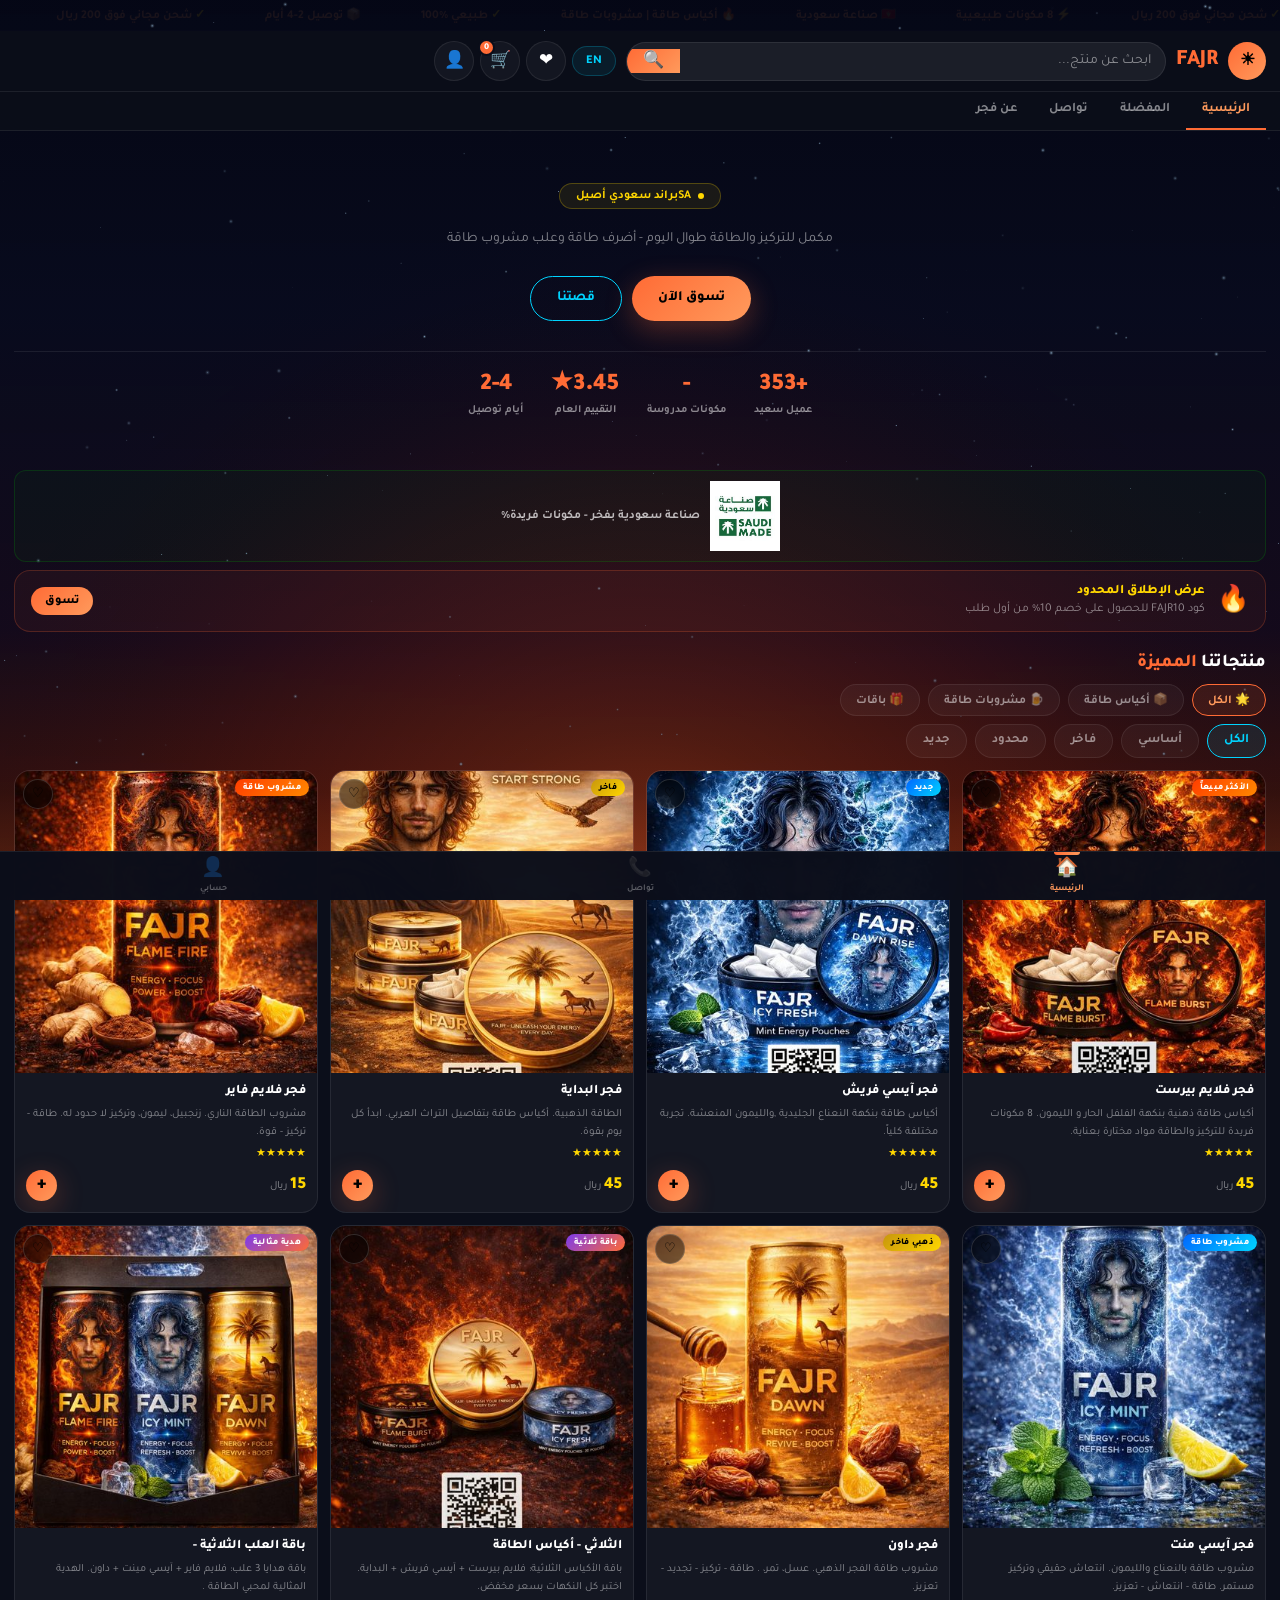
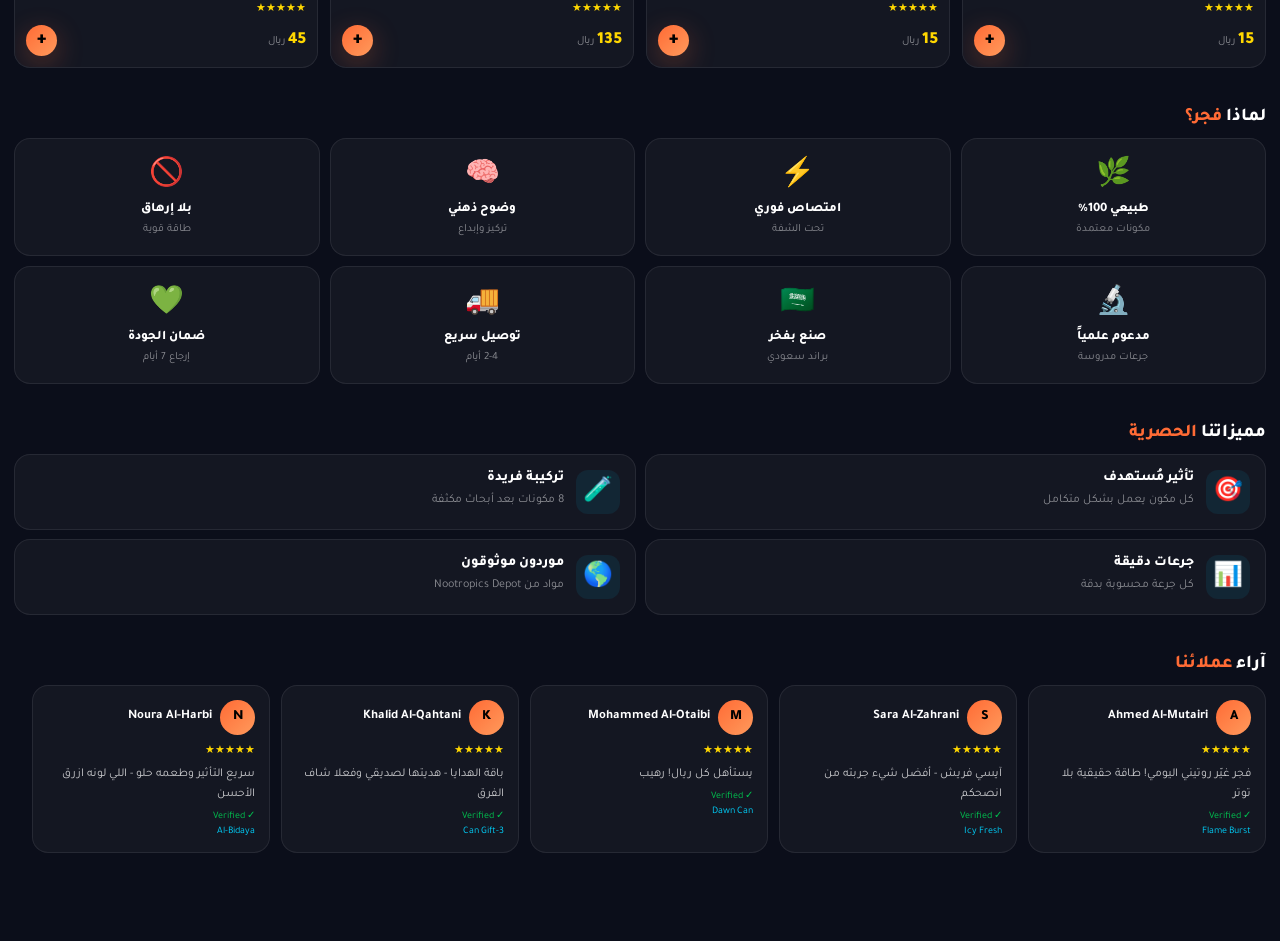
==== commit 1cd96664: "Update index.html" ====
--- a/index.html
+++ b/index.html
@@ -389,13 +389,13 @@
 <div class="ticker-wrap">
   <div class="ticker">
     <span><b>&#10003;</b> شحن مجاني فوق 200 ريال</span>
-    <span><b>&#9889;</b> 22 مكون طبيعي</span>
+    <span><b>&#9889;</b> 8 مكونات طبيعيية</span>
     <span><b>&#127474;&#127466;</b> صناعة سعودية</span>
     <span><b>&#128293;</b> أكياس طاقة | مشروبات طاقة</span>
-    <span><b>&#10003;</b> بلا كافيين، بلا إدمان</span>
+    <span><b>&#10003;</b> طبيعي %100</span>
     <span><b>&#128230;</b> توصيل 2-4 أيام</span>
     <span><b>&#10003;</b> شحن مجاني فوق 200 ريال</span>
-    <span><b>&#9889;</b> 22 مكون طبيعي</span>
+    <span><b>&#9889;</b> 8 مكونات طبيعيية</span>
   </div>
 </div>
 
@@ -428,15 +428,14 @@
 <div id="pg-home" class="pg on">
   <section class="hero">
     <div class="heyebrow"><div class="hdot"></div><span id="ey">SAبراند سعودي أصيل </span></div>
-    <h1 class="hh1"><span class="gr" id="h1a">طاقة ذهنية طبيعية</span><span class="sub" id="h1b">بلا كافيين &bull; بلا إدمان &bull; بلا حدود</span></h1>
-    <p class="hp" id="hp">مكمل تحت الشفة بكونات طبيعية للتركيز والطاقة طوال اليوم - أضرف طاقة وعلب مشروب طاقة</p>
+    <p class="hp" id="hp">مكمل للتركيز والطاقة طوال اليوم - أضرف طاقة وعلب مشروب طاقة</p>
     <div class="hctas">
       <button class="btnp" id="cshop" onclick="scrollToProd()">تسوق الآن</button>
       <button class="btng" id="cstory" onclick="goPg('about')">قصتنا</button>
     </div>
     <div class="hstats">
       <div><span class="stn">+353</span><span class="stl" id="st1">عميل سعيد</span></div>
-      <div><span class="stn">-</span><span class="stl" id="st2">مكونات طبيعية</span></div>
+      <div><span class="stn">-</span><span class="stl" id="st2">مكونات مدروسة</span></div>
       <div><span class="stn">3.45&#9733;</span><span class="stl" id="st3">التقييم العام</span></div>
       <div><span class="stn">2-4</span><span class="stl" id="st4">أيام توصيل</span></div>
     </div>
@@ -445,7 +444,7 @@
   <!-- Saudi Made Badge -->
   <div class="saudi-badge">
     <img id="saudi-img" src="" alt="Saudi Made">
-    <span class="saudi-txt" id="saudi-txt">صناعة سعودية بفخر - مكونات طبيعية 100%</span>
+    <span class="saudi-txt" id="saudi-txt">صناعة سعودية بفخر - مكونات فريدة%</span>
   </div>
 
   <div class="fband">
@@ -717,7 +716,7 @@
 <!-- ABOUT PAGE -->
 <div id="pg-about" class="pg">
   <div class="pghdr"><button class="bkbtn" onclick="goPg('home')">&#8594; رجوع</button><div class="pgttl" id="abttl">عن فجر</div></div>
-  <div class="abth"><h2 id="abh2">قصة فجر</h2><p id="abp">براند سعودي وُلد من شغف حقيقي - طاقة ذهنية طبيعية نقية للجيل الجديد</p></div>
+  <div class="abth"><h2 id="abh2">قصة فجر</h2><p id="abp">براند سعودي وُلد من شغف حقيقي - طاقة ذهنية فريدة نقية للجيل الجديد</p></div>
   <div class="vgrid" id="vgrid"></div>
   <div class="stcard">
     <div class="sttl" id="sttl">قصة فجر</div>
@@ -762,56 +761,56 @@
   {id:0,type:'pouch',cat:'basic',price:45,
    nAr:'فجر فلايم بيرست',nEn:'Flame Burst Pouch',
    bAr:'الأكثر مبيعاً',bEn:'Best Seller',bCls:'bfire',
-   dAr:'أكياس طاقة ذهنية بنكهة الفلفل الحار. 22 مكون طبيعي للتركيز والطاقة بلا كافيين.',
-   dEn:'Mental energy pouches with spicy chili flavor. 22 natural ingredients for focus, no caffeine.',
-   ingrs:['L-Theanine 200mg','L-Tyrosine 500mg','Alpha-GPC 300mg','Taurine 1000mg','B12 1000mcg','Ginkgo 60mg'],
+   dAr:'أكياس طاقة ذهنية بنكهة الفلفل الحار و الليمون. 8 مكونات فريدة للتركيز والطاقة مواد مختارة بعناية.',
+   dEn:'Mental energy pouches with spicy chili flavor. 8 natural ingredients for focus, no caffeine.',
+   ingrs:['L-Theanine ','L-Tyrosine ','Alpha-GPC ','Taurine ','B12 ',' Caffeine.Niacin.Xanthan.Cellulose'],
    revs:[]},
   {id:1,type:'pouch',cat:'new',price:45,
    nAr:'فجر آيسي فريش',nEn:'Icy Fresh Pouch',
    bAr:'جديد',bEn:'New',bCls:'bice',
-   dAr:'أكياس طاقة بنكهة النعناع الجليدية المنعشة. تجربة مختلفة كلياً.',
+   dAr:'أكياس طاقة بنكهة النعناع الجليدية ,والليمون المنعشة. تجربة مختلفة كلياً.',
    dEn:'Mint energy pouches with an invigorating icy cool flavor. A refreshing experience.',
-   ingrs:['L-Theanine 200mg','Alpha-GPC 300mg','Taurine 1000mg','Natural Mint','B12 1000mcg'],
+   ingrs:['L-Theanine ','L-Tyrosine ','Alpha-GPC ','Taurine ','B12 ',' Caffeine.Niacin.Xanthan.Cellulose'],
    revs:[]},
   {id:2,type:'pouch',cat:'premium',price:45,
    nAr:'فجر البداية',nEn:'Al-Bidaya - Start Strong',
    bAr:'فاخر',bEn:'Premium',bCls:'bgold',
    dAr:'الطاقة الذهبية. أكياس طاقة بتفاصيل التراث العربي. ابدأ كل يوم بقوة.',
    dEn:'Golden energy pouches with Arabian heritage aesthetic. Start every day strong.',
-   ingrs:['L-Theanine 200mg','Alpha-GPC 300mg','Bacopa 120mg','B12 1000mcg','Ginkgo 60mg'],
+   ingrs:['L-Theanine ','L-Tyrosine ','Alpha-GPC ','Taurine ','B12 ',' Caffeine.Niacin.Xanthan.Cellulose'],
    revs:[]},
   {id:3,type:'can',cat:'new',price:15,
    nAr:'فجر فلايم فاير',nEn:'Flame Fire Energy Drink',
    bAr:'مشروب طاقة',bEn:'Energy Drink',bCls:'bfire',
-   dAr:'مشروب الطاقة الناري. زنجبيل، توابل، وتركيز لا حدود له. طاقة - تركيز - قوة.',
+   dAr:'مشروب الطاقة الناري. زنجبيل، ليمون، وتركيز لا حدود له. طاقة - تركيز - قوة.',
    dEn:'Fiery energy drink. Ginger, spices, unlimited focus. Energy · Focus · Power · Boost.',
-   ingrs:['Taurine 1000mg','B12 1000mcg','Ginger Extract','Dates Extract','Lemon'],
+   ingrs:['L-Theanine ','L-Tyrosine ','Alpha-GPC ','Taurine ','B12 ',' Caffeine.Niacin.Xanthan.Cellulose'],
    revs:[]},
   {id:4,type:'can',cat:'new',price:15,
    nAr:'فجر آيسي منت',nEn:'Icy Mint Energy Drink',
    bAr:'مشروب طاقة',bEn:'Energy Drink',bCls:'bice',
    dAr:'مشروب طاقة بالنعناع والليمون. انتعاش حقيقي وتركيز مستمر. طاقة - انتعاش - تعزيز.',
    dEn:'Mint and lemon energy drink. Real refreshment and sustained focus. Energy · Refresh · Boost.',
-   ingrs:['Taurine 1000mg','B12 1000mcg','Natural Mint','Lemon Extract','B6 10mg'],
+   ingrs:['L-Theanine ','L-Tyrosine ','Alpha-GPC ','Taurine ','B12 ',' Caffeine.Niacin.Xanthan.Cellulose'],
    revs:[]},
   {id:5,type:'can',cat:'premium',price:15,
    nAr:'فجر داون',nEn:'FAJR Dawn Energy Drink',
    bAr:'ذهبي فاخر',bEn:'Golden Premium',bCls:'bgold',
-   dAr:'مشروب طاقة الفجر الذهبي. عسل، تمر، وتوابل عربية. طاقة - تركيز - تجديد - تعزيز.',
+   dAr:'مشروب طاقة الفجر الذهبي. عسل، تمر،  . طاقة - تركيز - تجديد - تعزيز.',
    dEn:'Golden dawn energy drink. Honey, dates, and Arabian spices. Energy · Focus · Revive · Boost.',
-   ingrs:['Honey Extract','Dates Extract','Taurine 1000mg','B12 1000mcg','Star Anise'],
+   ingrs:['L-Theanine ','L-Tyrosine ','Alpha-GPC ','Taurine ','B12 ',' Caffeine.Niacin.Xanthan.Cellulose'],
    revs:[]},
   {id:6,type:'bundle',cat:'limited',price:135,
    nAr:'الثلاثي - أكياس الطاقة',nEn:'Triple Pouch Bundle',
    bAr:'باقة ثلاثية',bEn:'Bundle',bCls:'bbundle',
    dAr:'باقة الأكياس الثلاثية: فلايم بيرست + آيسي فريش + البداية. اختبر كل النكهات بسعر مخفض.',
    dEn:'Triple pouch bundle: Flame Burst + Icy Fresh + Al-Bidaya. Try all flavors at a discount.',
-   ingrs:['Flame Burst Pouch','Icy Fresh Pouch','Al-Bidaya Pouch'],
+   ingrs:['L-Theanine ','L-Tyrosine ','Alpha-GPC ','Taurine ','B12 ',' Caffeine.Niacin.Xanthan.Cellulose'],
    revs:[]},
   {id:7,type:'bundle',cat:'limited',price:45,
    nAr:'باقة العلب الثلاثية - ',nEn:'3-Can Gift Pack',
    bAr:'هدية مثالية',bEn:'Gift Pack',bCls:'bbundle',
-   dAr:'باقة هدايا 3 علب: فلايم فاير + آيسي منت + داون. الهدية المثالية لمحبي الطاقة الطبيعية.',
+   dAr:'باقة هدايا 3 علب: فلايم فاير + آيسي مينت + داون. الهدية المثالية لمحبي الطاقة .',
    dEn:'3-can gift pack: Flame Fire + Icy Mint + Dawn. The perfect gift for natural energy lovers.',
    ingrs:['Flame Fire Can','Icy Mint Can','Dawn Can'],
    revs:[]}
@@ -821,7 +820,7 @@
   {i:'\u{1F33F}',tAr:'طبيعي 100%',tEn:'100% Natural',dAr:'مكونات معتمدة',dEn:'Certified ingredients'},
   {i:'\u26A1',tAr:'امتصاص فوري',tEn:'Instant Absorption',dAr:'تحت الشفة',dEn:'Sublingual delivery'},
   {i:'\u{1F9E0}',tAr:'وضوح ذهني',tEn:'Mental Clarity',dAr:'تركيز وإبداع',dEn:'Focus & creativity'},
-  {i:'\u{1F6AB}',tAr:'بلا إدمان',tEn:'Non-Addictive',dAr:'بدون كافيين',dEn:'No caffeine'},
+  {i:'\u{1F6AB}',tAr:'بلا إرهاق',tEn:'Non-Addictive',dAr:'طاقة قوية',dEn:'No caffeine'},
   {i:'\u{1F52C}',tAr:'مدعوم علمياً',tEn:'Science-Backed',dAr:'جرعات مدروسة',dEn:'Evidence-based'},
   {i:'\u{1F1F8}\u{1F1E6}',tAr:'صنع بفخر',tEn:'Proudly Saudi',dAr:'براند سعودي',dEn:'Saudi brand'},
   {i:'\u{1F69A}',tAr:'توصيل سريع',tEn:'Fast Delivery',dAr:'2-4 أيام',dEn:'2-4 days'},
@@ -830,7 +829,7 @@
 
 var WHY_DATA = [
   {i:'\u{1F3AF}',tAr:'تأثير مُستهدف',tEn:'Targeted Effect',dAr:'كل مكون يعمل بشكل متكامل',dEn:'Every ingredient works synergistically'},
-  {i:'\u{1F9EA}',tAr:'تركيبة فريدة',tEn:'Unique Formula',dAr:'22 مكون بعد أبحاث مكثفة',dEn:'22 ingredients after intensive research'},
+  {i:'\u{1F9EA}',tAr:'تركيبة فريدة',tEn:'Unique Formula',dAr:'8 مكونات بعد أبحاث مكثفة',dEn:'22 ingredients after intensive research'},
   {i:'\u{1F4CA}',tAr:'جرعات دقيقة',tEn:'Precise Dosing',dAr:'كل جرعة محسوبة بدقة',dEn:'Every dose precisely calculated'},
   {i:'\u{1F30E}',tAr:'موردون موثوقون',tEn:'Trusted Suppliers',dAr:'مواد من Nootropics Depot',dEn:'From Nootropics Depot USA'}
 ];
@@ -1237,9 +1236,9 @@
 document.getElementById('lbtn').textContent=AR?'EN':'AR';
 document.getElementById('srchi').placeholder=AR?'ابحث عن منتج...':'Search products...';
 document.getElementById('ey').textContent=AR?'براند سعودي أصيل 🇸🇦':'Authentic Saudi Brand 🇸🇦';
-document.getElementById('h1a').textContent=AR?'طاقة ذهنية طبيعية':'Natural Mental Energy';
-document.getElementById('h1b').textContent=AR?'بلا كافيين • بلا إدمان • بلا حدود':'No Caffeine • No Addiction • No Limits';
-document.getElementById('saudi-txt').textContent=AR?'صناعة سعودية بفخر - مكونات طبيعية 100%':'Proudly Saudi Made - 100% Natural Ingredients';
+document.getElementById('h1a').textContent=AR?'طاقة ذهنية نقية':'Natural Mental Energy';
+document.getElementById('h1b').textContent=AR?'مواد نقية 100%• بلا إنهيار • بلا حدود':'No Caffeine • No Addiction • No Limits';
+document.getElementById('saudi-txt').textContent=AR?'صناعة سعودية بفخر - مكونات نقية %100%':'Proudly Saudi Made - 100% Natural Ingredients';
 document.getElementById('tt-all').textContent=AR?'🌟 الكل':'🌟 All';
 document.getElementById('tt-pouch').textContent=AR?'📦 أكياس طاقة':'📦 Pouches';
 document.getElementById('tt-can').textContent=AR?'🍺 مشروبات طاقة':'🍺 Drinks';
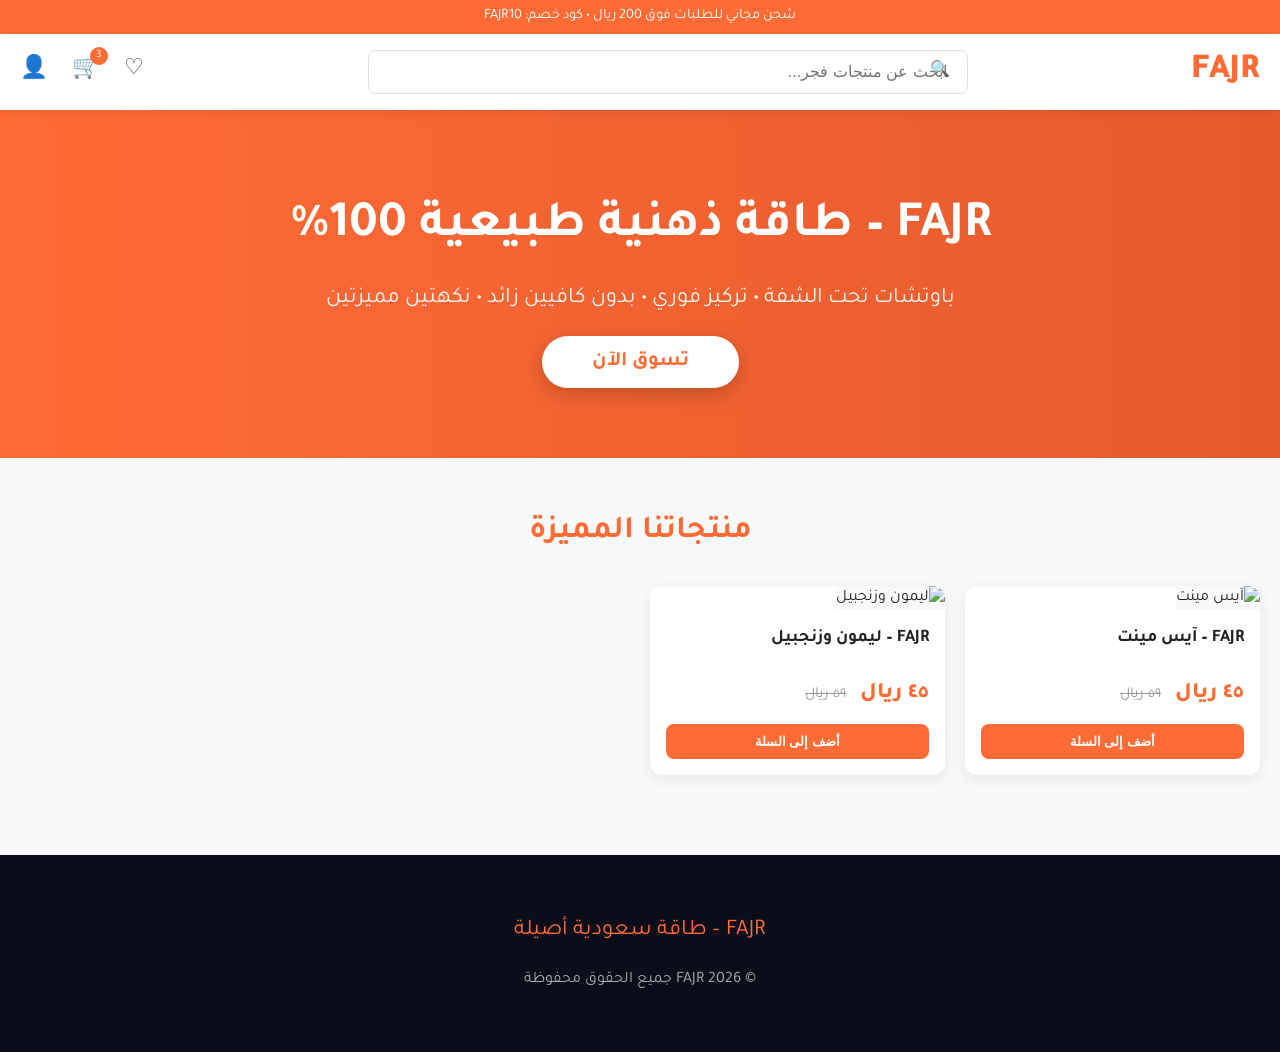
==== commit 145135a3: "Update index.html" ====
--- a/index.html
+++ b/index.html
@@ -1,1288 +1,266 @@
 <!DOCTYPE html>
 <html lang="ar" dir="rtl">
 <head>
-<meta charset="UTF-8">
-<meta name="viewport" content="width=device-width,initial-scale=1.0,maximum-scale=1">
-<title>فجر | FAJR</title>
-<!-- Google tag (gtag.js) -->
-<script async src="https://www.googletagmanager.com/gtag/js?id=G-RDJBMMN16M"></script>
-<script>
-  window.dataLayer = window.dataLayer || [];
-  function gtag(){dataLayer.push(arguments);}
-  gtag('js', new Date());
-  gtag('config', 'G-RDJBMMN16M');
-</script>
-<link href="https://fonts.googleapis.com/css2?family=Tajawal:wght@400;700;800;900&family=Inter:wght@400;700;800;900&display=swap" rel="stylesheet">
-<style>
-*,*::before,*::after{margin:0;padding:0;box-sizing:border-box}
-html{scroll-behavior:smooth}
-:root{
-  --brand:#FF6B35;--brand2:#FF9A5C;--gold:#FFD700;
-  --bg:#0B0E1A;--bg2:#0F1425;--bg3:#141830;
-  --cyan:#00D4FF;--green:#00C851;--red:#FF3B3B;
-  --card:rgba(255,255,255,.04);--card2:rgba(255,255,255,.07);
-  --border:rgba(255,255,255,.08);--borderc:rgba(0,212,255,.22);
-  --muted:rgba(255,255,255,.5);--muted2:rgba(255,255,255,.28);
-  --sbrand:0 8px 28px rgba(255,107,53,.3);
-  --scyan:0 8px 28px rgba(0,212,255,.2);
-  --r8:8px;--r12:12px;--r16:16px;--r20:20px;--r24:24px;--rF:9999px;
-}
-body{font-family:'Tajawal',sans-serif;background:var(--bg);color:#fff;overflow-x:hidden}
-::-webkit-scrollbar{width:4px}
-::-webkit-scrollbar-track{background:var(--bg2)}
-::-webkit-scrollbar-thumb{background:var(--brand);border-radius:2px}
-a{color:inherit;text-decoration:none}
-button{cursor:pointer;border:none;outline:none;font-family:inherit}
-input,select,textarea{font-family:inherit;outline:none}
-#sky{position:fixed;inset:0;z-index:0;pointer-events:none}
-#ldr{position:fixed;inset:0;z-index:9999;background:var(--bg);display:flex;flex-direction:column;align-items:center;justify-content:center;transition:opacity .6s,visibility .6s}
-#ldr.hide{opacity:0;visibility:hidden}
-.lring{width:60px;height:60px;border:3px solid rgba(255,107,53,.15);border-top-color:var(--brand);border-radius:50%;animation:spin 1s linear infinite;margin-bottom:20px}
-@keyframes spin{to{transform:rotate(360deg)}}
-.llogo{font-size:44px;font-weight:900;color:var(--brand);margin-bottom:14px}
-.lbar{width:150px;height:2px;background:rgba(255,255,255,.08);border-radius:1px;overflow:hidden;margin-top:10px}
-.lfill{height:100%;background:linear-gradient(90deg,var(--brand),var(--brand2));animation:lf 1.5s ease-out forwards}
-@keyframes lf{from{width:0}to{width:100%}}
-#twr{position:fixed;bottom:82px;left:50%;transform:translateX(-50%);z-index:9000;pointer-events:none;display:flex;flex-direction:column;align-items:center;gap:7px}
-.tst{background:rgba(11,14,26,.97);border:1px solid var(--borderc);color:#fff;padding:10px 22px;border-radius:var(--rF);font-size:13px;font-weight:600;white-space:nowrap;backdrop-filter:blur(16px);animation:tin .3s ease}
-.tok{border-color:rgba(0,200,81,.4);color:#00e574}
-.terr{border-color:rgba(255,59,59,.4);color:#ff7070}
-.tinf{border-color:rgba(0,212,255,.35);color:var(--cyan)}
-@keyframes tin{from{opacity:0;transform:translateY(8px)}to{opacity:1;transform:none}}
-.ticker-wrap{background:var(--bg3);border-bottom:1px solid var(--border);padding:7px 0;overflow:hidden}
-.ticker{display:flex;gap:60px;animation:tick 28s linear infinite;width:max-content}
-.ticker span{font-size:12px;font-weight:600;color:var(--brand2);white-space:nowrap}
-.ticker span b{color:var(--gold)}
-@keyframes tick{from{transform:translateX(0)}to{transform:translateX(-50%)}}
-#hdr{position:sticky;top:0;z-index:700;background:rgba(11,14,26,.96);backdrop-filter:blur(28px);border-bottom:1px solid var(--border)}
-.htop{display:flex;align-items:center;gap:10px;padding:10px 14px;max-width:1400px;margin:0 auto}
-.logo{display:flex;align-items:center;gap:9px;cursor:pointer;flex-shrink:0}
-.lsun{width:38px;height:38px;border-radius:50%;background:linear-gradient(135deg,var(--brand),var(--brand2));display:flex;align-items:center;justify-content:center;font-size:17px;font-weight:900;color:#000;animation:sunp 3s ease-in-out infinite}
-@keyframes sunp{0%,100%{box-shadow:0 0 0 0 rgba(255,107,53,.5)}60%{box-shadow:0 0 0 9px rgba(255,107,53,0)}}
-.lname{font-size:22px;font-weight:900;color:var(--brand)}
-.hsrch{flex:1;max-width:540px;display:flex;align-items:center;background:var(--card2);border:1.5px solid var(--border);border-radius:var(--rF);overflow:hidden;transition:.2s}
-.hsrch:focus-within{border-color:var(--cyan);box-shadow:var(--scyan)}
-.srchi{flex:1;background:transparent;border:none;color:#fff;font-size:14px;padding:10px 14px;text-align:right}
-.srchi::placeholder{color:var(--muted)}
-.srcb{background:linear-gradient(135deg,var(--brand),var(--brand2));border:none;padding:0 16px;height:100%;font-size:17px;cursor:pointer;flex-shrink:0}
-.hacts{display:flex;align-items:center;gap:6px;flex-shrink:0}
-.ha{position:relative;background:var(--card);border:1px solid var(--border);border-radius:50%;width:40px;height:40px;color:#fff;display:flex;align-items:center;justify-content:center;font-size:17px;cursor:pointer;transition:.2s;flex-shrink:0}
-.ha:hover{background:var(--card2);border-color:var(--borderc)}
-.habdg{position:absolute;top:-3px;left:-3px;background:var(--brand);color:#fff;border-radius:50%;width:17px;height:17px;font-size:9px;font-weight:900;display:flex;align-items:center;justify-content:center;border:2px solid var(--bg)}
-.lbtn{background:rgba(0,212,255,.08);border:1px solid rgba(0,212,255,.22);border-radius:var(--rF);padding:7px 13px;color:var(--cyan);font-size:12px;font-weight:800;cursor:pointer;transition:.2s;flex-shrink:0}
-.lbtn:hover{background:rgba(0,212,255,.18)}
-.hnav{display:flex;overflow-x:auto;scrollbar-width:none;border-top:1px solid var(--border);max-width:1400px;margin:0 auto;padding:0 14px}
-.hnav::-webkit-scrollbar{display:none}
-.ni{flex-shrink:0;padding:10px 16px;font-size:13px;font-weight:600;color:var(--muted);cursor:pointer;border-bottom:2px solid transparent;transition:.2s;white-space:nowrap}
-.ni:hover{color:#fff}
-.ni.on{color:var(--brand2);border-color:var(--brand)}
-.pg{display:none;position:relative;z-index:1;min-height:calc(100vh - 120px);padding-bottom:80px}
-.pg.on{display:block}
-.hero{padding:52px 14px 36px;text-align:center}
-.heyebrow{display:inline-flex;align-items:center;gap:7px;background:rgba(255,215,0,.08);border:1px solid rgba(255,215,0,.25);border-radius:var(--rF);padding:5px 16px;font-size:12px;font-weight:700;color:var(--gold);margin-bottom:18px}
-.hdot{width:6px;height:6px;border-radius:50%;background:var(--gold);animation:dblink 1.6s ease-in-out infinite}
-@keyframes dblink{0%,100%{opacity:1;transform:scale(1)}50%{opacity:.3;transform:scale(1.6)}}
-.hh1{font-size:clamp(28px,6vw,58px);font-weight:900;line-height:1.2;margin-bottom:12px}
-.hh1 .gr{color:var(--brand)}
-.hh1 .sub{display:block;font-size:.56em;font-weight:700;color:rgba(255,255,255,.8);margin-top:4px}
-.hp{color:var(--muted);font-size:14px;line-height:1.8;max-width:400px;margin:0 auto 24px}
-.hctas{display:flex;gap:10px;justify-content:center;flex-wrap:wrap}
-.btnp{background:linear-gradient(135deg,var(--brand),var(--brand2));color:#000;border:none;padding:13px 26px;border-radius:var(--rF);font-size:14px;font-weight:800;display:inline-flex;align-items:center;gap:7px;box-shadow:var(--sbrand);transition:.2s;cursor:pointer}
-.btnp:hover{transform:translateY(-2px)}
-.btng{background:transparent;color:var(--cyan);border:1.5px solid var(--cyan);padding:13px 26px;border-radius:var(--rF);font-size:14px;font-weight:700;display:inline-flex;align-items:center;gap:7px;transition:.2s;cursor:pointer}
-.btng:hover{background:rgba(0,212,255,.09);transform:translateY(-2px)}
-.hstats{display:flex;justify-content:center;gap:28px;margin-top:30px;padding-top:22px;border-top:1px solid var(--border);flex-wrap:wrap}
-.stn{font-size:24px;font-weight:900;color:var(--brand);display:block;line-height:1;margin-bottom:3px}
-.stl{font-size:11px;color:var(--muted);font-weight:600}
-.fband{margin:8px 14px 0;border-radius:var(--r16);background:rgba(255,107,53,.06);border:1px solid rgba(255,107,53,.22);padding:12px 16px;display:flex;align-items:center;gap:12px}
-.fband-ico{font-size:26px;flex-shrink:0}
-.fband-t strong{display:block;font-size:13px;font-weight:800;color:var(--gold)}
-.fband-t span{font-size:12px;color:var(--muted)}
-.fband-btn{margin-right:auto;background:linear-gradient(135deg,var(--brand),var(--brand2));color:#000;padding:7px 14px;border-radius:var(--rF);font-size:12px;font-weight:800;cursor:pointer;border:none}
-/* Saudi Made badge */
-.saudi-badge{display:flex;align-items:center;justify-content:center;gap:10px;margin:14px 14px 0;background:rgba(0,128,0,.06);border:1px solid rgba(0,180,0,.2);border-radius:var(--r12);padding:10px 16px}
-.saudi-badge img{width:70px;height:auto;object-fit:contain}
-.saudi-txt{font-size:12px;color:rgba(255,255,255,.7);font-weight:600}
-.sh{display:flex;align-items:center;justify-content:space-between;padding:20px 14px 10px}
-.sht{font-size:18px;font-weight:800}
-.sht span{color:var(--brand)}
-.chips{display:flex;gap:8px;padding:0 14px 12px;overflow-x:auto;scrollbar-width:none}
-.chips::-webkit-scrollbar{display:none}
-.chip{flex-shrink:0;background:var(--card);border:1px solid var(--border);border-radius:var(--rF);padding:8px 16px;font-size:13px;font-weight:600;color:var(--muted);cursor:pointer;transition:.2s;white-space:nowrap}
-.chip.on{background:rgba(0,212,255,.1);border-color:var(--cyan);color:var(--cyan)}
-.pgrid{display:grid;grid-template-columns:repeat(2,1fr);gap:12px;padding:0 14px}
-@media(min-width:560px){.pgrid{grid-template-columns:repeat(3,1fr)}}
-@media(min-width:800px){.pgrid{grid-template-columns:repeat(4,1fr)}}
-.pc{background:var(--card);border:1px solid var(--border);border-radius:var(--r16);overflow:hidden;cursor:pointer;position:relative;transition:.25s;display:flex;flex-direction:column}
-.pc:hover{transform:translateY(-4px);box-shadow:0 16px 40px rgba(0,0,0,.5),0 0 0 1px var(--borderc)}
-.pcimg{width:100%;aspect-ratio:1;background:linear-gradient(135deg,#0d1234,#070e24);display:flex;align-items:center;justify-content:center;overflow:hidden;position:relative}
-.pcimg img{width:100%;height:100%;object-fit:cover;transition:.4s}
-.pc:hover .pcimg img{transform:scale(1.06)}
-.pcbdgs{position:absolute;top:8px;right:8px;display:flex;flex-direction:column;gap:4px}
-.bdg{font-size:9px;font-weight:800;padding:3px 8px;border-radius:var(--rF);text-transform:uppercase;letter-spacing:.3px}
-.bh{background:linear-gradient(135deg,var(--brand),#f0f);color:#fff}
-.bn{background:linear-gradient(135deg,#00f5aa,var(--cyan));color:#000}
-.bg{background:linear-gradient(135deg,var(--gold),orange);color:#000}
-.bl{background:linear-gradient(135deg,#7c3aed,#ec4899);color:#fff}
-.bfire{background:linear-gradient(135deg,#ff3d00,#ff8800);color:#fff}
-.bice{background:linear-gradient(135deg,#0066ff,#00d4ff);color:#fff}
-.bgold{background:linear-gradient(135deg,#c8960c,var(--gold));color:#000}
-.bbundle{background:linear-gradient(135deg,#7c3aed,#ff6b35);color:#fff}
-.pcfav{position:absolute;top:8px;left:8px;background:rgba(0,0,0,.5);border:1px solid rgba(255,255,255,.15);border-radius:50%;width:30px;height:30px;display:flex;align-items:center;justify-content:center;font-size:13px;cursor:pointer;transition:.2s;backdrop-filter:blur(8px)}
-.pcfav:hover,.pcfav.on{background:rgba(255,59,59,.25);border-color:rgba(255,80,80,.4)}
-.pcbody{padding:11px;flex:1;display:flex;flex-direction:column;gap:5px}
-.pcn{font-size:13px;font-weight:800;line-height:1.3}
-.pcd{font-size:11px;color:var(--muted);line-height:1.6;display:-webkit-box;-webkit-line-clamp:2;-webkit-box-orient:vertical;overflow:hidden;flex:1}
-.pcstars{color:var(--gold);font-size:11px}
-.pcfoot{display:flex;align-items:center;justify-content:space-between;gap:6px;margin-top:4px}
-.pcp span{font-size:17px;font-weight:900;color:var(--gold)}
-.pcp small{font-size:11px;color:var(--muted)}
-.pcadd{background:linear-gradient(135deg,var(--brand),var(--brand2));color:#000;border:none;border-radius:50%;width:31px;height:31px;font-size:19px;font-weight:900;flex-shrink:0;display:flex;align-items:center;justify-content:center;box-shadow:var(--sbrand);transition:.2s;cursor:pointer}
-.pcadd:hover{transform:scale(1.14)}
-.hscr{display:flex;gap:11px;padding:0 14px 8px;overflow-x:auto;scrollbar-width:none}
-.hscr::-webkit-scrollbar{display:none}
-.rvc{flex-shrink:0;width:238px;background:var(--card);border:1px solid var(--border);border-radius:var(--r16);padding:14px;transition:.2s}
-.rvc:hover{border-color:var(--borderc);background:var(--card2)}
-.rvhd{display:flex;align-items:center;gap:8px;margin-bottom:8px}
-.rvav{width:35px;height:35px;border-radius:50%;background:linear-gradient(135deg,var(--brand),var(--brand2));flex-shrink:0;display:flex;align-items:center;justify-content:center;font-size:14px;font-weight:900;color:#000}
-.rvnm{font-size:13px;font-weight:700}
-.rvst{color:var(--gold);font-size:11px;margin-bottom:6px}
-.rvb{font-size:12px;color:rgba(255,255,255,.78);line-height:1.7}
-.rvvf{font-size:10px;color:var(--green);margin-top:5px}
-.rvpr{font-size:10px;color:var(--cyan);margin-top:3px}
-.fg{display:grid;grid-template-columns:repeat(2,1fr);gap:10px;padding:0 14px}
-@media(min-width:560px){.fg{grid-template-columns:repeat(4,1fr)}}
-.fc{background:var(--card);border:1px solid var(--border);border-radius:var(--r16);padding:16px;text-align:center;transition:.2s}
-.fc:hover{background:var(--card2);transform:translateY(-2px);border-color:var(--borderc)}
-.fci{font-size:28px;margin-bottom:8px;display:block}
-.fct{font-size:13px;font-weight:800;margin-bottom:3px}
-.fcd{font-size:11px;color:var(--muted);line-height:1.6}
-.wg{display:grid;grid-template-columns:1fr;gap:9px;padding:0 14px}
-@media(min-width:560px){.wg{grid-template-columns:repeat(2,1fr)}}
-.wc{background:var(--card);border:1px solid var(--border);border-radius:var(--r16);padding:15px;display:flex;align-items:flex-start;gap:12px;transition:.2s}
-.wc:hover{border-color:var(--borderc);background:var(--card2)}
-.wci{font-size:24px;width:44px;height:44px;border-radius:var(--r12);background:rgba(0,212,255,.08);flex-shrink:0;display:flex;align-items:center;justify-content:center}
-.wct{font-size:14px;font-weight:800;margin-bottom:3px}
-.wcd{font-size:12px;color:var(--muted);line-height:1.7}
-.dv{height:1px;background:var(--border);margin:16px 14px}
-.sp{height:18px}
-/* CART */
-.cdov{position:fixed;inset:0;background:rgba(0,0,0,.8);z-index:800;display:none;backdrop-filter:blur(7px)}
-.cdov.on{display:block}
-.cdr{position:fixed;left:0;top:0;width:min(390px,100vw);height:100%;background:var(--bg2);border-right:1px solid var(--borderc);z-index:801;transform:translateX(-100%);transition:transform .35s cubic-bezier(.4,0,.2,1);display:flex;flex-direction:column}
-.cdr.on{transform:translateX(0)}
-.cdrh{padding:14px 16px;border-bottom:1px solid var(--border);display:flex;align-items:center;justify-content:space-between;gap:10px}
-.cdrht{font-size:16px;font-weight:800;color:var(--cyan)}
-.cdrc{background:rgba(0,212,255,.1);border:1px solid var(--borderc);border-radius:var(--rF);padding:2px 10px;font-size:12px;color:var(--cyan);font-weight:700}
-.xb{background:rgba(255,255,255,.07);border:1px solid var(--border);color:#fff;width:32px;height:32px;border-radius:50%;display:flex;align-items:center;justify-content:center;font-size:16px;cursor:pointer;transition:.2s}
-.xb:hover{background:rgba(255,59,59,.18)}
-.cdrb{flex:1;overflow-y:auto;padding:12px}
-.cdrem{display:flex;flex-direction:column;align-items:center;justify-content:center;height:100%;text-align:center}
-.ci{display:flex;gap:10px;background:rgba(255,255,255,.04);border:1px solid var(--border);border-radius:var(--r12);padding:10px;margin-bottom:8px;align-items:center}
-.ciim{width:54px;height:54px;border-radius:var(--r8);overflow:hidden;flex-shrink:0;border:1.5px solid rgba(255,107,53,.22)}
-.ciim img{width:100%;height:100%;object-fit:cover}
-.ciin{flex:1;min-width:0}
-.cinm{font-size:13px;font-weight:700;margin-bottom:2px;overflow:hidden;text-overflow:ellipsis;white-space:nowrap}
-.cipr{font-size:14px;color:var(--gold);font-weight:800}
-.cict{display:flex;align-items:center;gap:6px;margin-top:6px}
-.qb{background:rgba(0,212,255,.09);border:1px solid rgba(0,212,255,.2);color:#fff;width:26px;height:26px;border-radius:var(--r8);display:flex;align-items:center;justify-content:center;font-size:14px;font-weight:700;cursor:pointer;transition:.15s}
-.qb:hover{background:rgba(0,212,255,.2)}
-.qv{font-size:14px;font-weight:800;min-width:20px;text-align:center}
-.cirm{background:rgba(255,59,59,.07);border:1px solid rgba(255,59,59,.18);color:#ff7777;padding:4px 8px;border-radius:var(--r8);font-size:12px;cursor:pointer;transition:.15s}
-.cirm:hover{background:rgba(255,59,59,.16)}
-.cdrf{padding:12px 16px;border-top:1px solid var(--border)}
-.prow{display:flex;gap:7px;margin-bottom:10px}
-.prin{flex:1;background:rgba(255,255,255,.05);border:1px solid var(--border);border-radius:var(--r8);padding:10px 12px;color:#fff;font-size:13px;text-align:right;transition:.2s}
-.prin:focus{border-color:var(--cyan)}
-.prgo{background:rgba(0,212,255,.11);border:1px solid var(--borderc);color:var(--cyan);padding:10px 14px;border-radius:var(--r8);font-size:13px;font-weight:700;transition:.15s;cursor:pointer}
-.prgo:hover{background:rgba(0,212,255,.2)}
-.srow{display:flex;justify-content:space-between;padding:5px 0;font-size:13px;color:var(--muted);border-bottom:1px solid rgba(255,255,255,.04)}
-.sdsc{color:#ff7070}
-.sfr{color:var(--green)}
-.stot{display:flex;justify-content:space-between;font-size:18px;font-weight:900;color:var(--gold);padding:10px 0;border-top:2px solid rgba(0,212,255,.18);margin-top:4px}
-.fsnote{background:rgba(0,200,81,.07);border:1px solid rgba(0,200,81,.2);border-radius:var(--r8);padding:7px 12px;font-size:12px;font-weight:700;color:var(--green);text-align:center;margin-bottom:8px;display:none}
-.cobtn{width:100%;background:linear-gradient(135deg,var(--brand),var(--brand2));color:#000;border:none;padding:13px;border-radius:var(--r12);font-size:14px;font-weight:900;margin-bottom:7px;box-shadow:var(--sbrand);cursor:pointer;transition:.2s}
-.cobtn:hover{transform:translateY(-1px)}
-.wabtn{width:100%;background:linear-gradient(135deg,#25D366,#128C7E);color:#fff;border:none;padding:11px;border-radius:var(--r12);font-size:13px;font-weight:800;display:flex;align-items:center;justify-content:center;gap:7px;cursor:pointer;transition:.15s}
-.wabtn:hover{opacity:.92}
-/* PRODUCT MODAL */
-.pdmbg{position:fixed;inset:0;background:rgba(0,0,0,.95);z-index:900;display:none;overflow-y:auto}
-.pdmbg.on{display:block}
-.pdm{background:linear-gradient(160deg,var(--bg3),var(--bg));border:1px solid var(--borderc);border-radius:var(--r24);margin:10px auto;max-width:600px;position:relative;overflow:hidden}
-.pdmcl{position:absolute;top:11px;left:11px;z-index:10;background:rgba(0,0,0,.65);border:1px solid var(--border);color:#fff;width:34px;height:34px;border-radius:50%;display:flex;align-items:center;justify-content:center;font-size:16px;cursor:pointer;backdrop-filter:blur(8px);transition:.2s}
-.pdmcl:hover{background:rgba(255,59,59,.28)}
-.pdmhero{width:100%;aspect-ratio:4/3;overflow:hidden;position:relative}
-.pdmhero img{width:100%;height:100%;object-fit:cover}
-.pdmbody{padding:18px}
-.pdmbdg{display:inline-block;font-size:11px;padding:4px 10px;border-radius:var(--rF);margin-bottom:8px;font-weight:800}
-.pdmname{font-size:20px;font-weight:900;margin-bottom:8px}
-.pdmdesc{color:var(--muted);font-size:13px;line-height:1.9;margin-bottom:14px}
-.pdmpr{font-size:28px;font-weight:900;color:var(--gold)}
-.pdmpr small{font-size:14px;color:var(--muted);font-weight:400}
-.pdmqr{display:flex;align-items:center;gap:12px;margin:14px 0}
-.pdmql{font-size:13px;color:var(--muted)}
-.pdmigr{background:rgba(255,215,0,.04);border:1px solid rgba(255,215,0,.14);border-radius:var(--r12);padding:12px;margin-bottom:14px}
-.pdmigt{font-size:13px;font-weight:800;color:var(--gold);margin-bottom:8px}
-.itags{display:flex;flex-wrap:wrap;gap:6px}
-.itag{background:rgba(255,215,0,.07);border:1px solid rgba(255,215,0,.16);border-radius:var(--rF);padding:3px 10px;font-size:11px;color:var(--gold);font-weight:600}
-.pdmadd{width:100%;background:linear-gradient(135deg,var(--brand),var(--brand2));color:#000;border:none;padding:14px;border-radius:var(--r12);font-size:14px;font-weight:900;box-shadow:var(--sbrand);cursor:pointer;margin-bottom:9px;transition:.2s}
-.pdmadd:hover{transform:translateY(-2px)}
-.revs-sec{border-top:1px solid var(--border);padding-top:16px;margin-top:16px}
-.revs-ttl{font-size:14px;font-weight:800;color:var(--cyan);margin-bottom:12px}
-.revwrt{background:rgba(255,255,255,.03);border:1px solid var(--border);border-radius:var(--r12);padding:12px;margin-bottom:12px}
-.revwl{font-size:12px;color:var(--muted);font-weight:700;margin-bottom:6px}
-.stpk{display:flex;gap:8px;margin-bottom:10px}
-.stpk span{font-size:26px;cursor:pointer;color:rgba(255,255,255,.18);transition:.15s;user-select:none}
-.stpk span.on{color:var(--gold)}
-.rfld{width:100%;background:rgba(255,255,255,.05);border:1px solid var(--border);border-radius:var(--r8);padding:10px 12px;color:#fff;font-size:13px;text-align:right;transition:.2s;margin-bottom:7px}
-.rfld:focus{border-color:var(--cyan)}
-textarea.rfld{height:65px;resize:none}
-.rsub{background:rgba(0,212,255,.11);border:1px solid var(--borderc);color:var(--cyan);padding:7px 16px;border-radius:var(--rF);font-size:13px;font-weight:800;float:left;cursor:pointer;transition:.15s}
-.rsub:hover{background:rgba(0,212,255,.22)}
-.cf{clear:both}
-/* CHECKOUT */
-.combg{position:fixed;inset:0;background:rgba(0,0,0,.95);z-index:950;display:none;overflow-y:auto}
-.combg.on{display:block}
-.com{background:linear-gradient(160deg,var(--bg3),var(--bg));border:1px solid var(--borderc);border-radius:var(--r24);margin:10px auto;max-width:540px;overflow:hidden}
-.comh{padding:15px 17px;border-bottom:1px solid var(--border);display:flex;align-items:center;justify-content:space-between;background:rgba(0,212,255,.04)}
-.comh h2{font-size:16px;font-weight:800;color:var(--cyan)}
-.comb{padding:15px}
-.fg2{margin-bottom:8px}
-.fg2 label{display:block;font-size:11px;color:var(--muted);margin-bottom:4px;font-weight:700}
-.fg2 input,.fg2 select,.fg2 textarea{width:100%;background:rgba(255,255,255,.06);border:1px solid rgba(0,212,255,.2);border-radius:var(--r8);padding:11px 12px;color:#fff;font-size:13px;text-align:right;transition:.2s}
-.fg2 input:focus,.fg2 select:focus,.fg2 textarea:focus{border-color:var(--cyan)}
-.fg2 select option{background:var(--bg2)}
-.fgr{display:grid;grid-template-columns:1fr 1fr;gap:8px}
-.payopts{display:grid;grid-template-columns:repeat(3,1fr);gap:7px;margin-top:8px}
-.popt{background:rgba(255,255,255,.04);border:2px solid var(--border);border-radius:var(--r12);padding:11px 4px;text-align:center;cursor:pointer;transition:.2s}
-.popt.on{background:rgba(0,212,255,.07);border-color:var(--cyan)}
-.poti{font-size:21px;margin-bottom:4px}
-.potl{font-size:11px;font-weight:800;color:var(--muted)}
-.popt.on .potl{color:var(--cyan)}
-.payinfo{background:rgba(0,212,255,.04);border:1px solid rgba(0,212,255,.14);border-radius:var(--r8);padding:12px;margin-top:9px;font-size:13px;line-height:2;color:rgba(255,255,255,.8)}
-.ibanw{display:flex;align-items:center;justify-content:space-between;background:rgba(255,215,0,.06);border:1px solid rgba(255,215,0,.2);border-radius:var(--r8);padding:8px 12px;margin-top:8px}
-.ibanv{font-size:12px;color:var(--gold);font-weight:700;direction:ltr;letter-spacing:.5px}
-.ibancp{background:rgba(255,215,0,.1);border:1px solid rgba(255,215,0,.28);color:var(--gold);padding:4px 9px;border-radius:6px;font-size:11px;cursor:pointer;transition:.15s}
-.ibancp:hover{background:rgba(255,215,0,.2)}
-.fsect{background:rgba(255,255,255,.03);border:1px solid var(--border);border-radius:var(--r12);padding:14px;margin-bottom:10px}
-.fsectl{font-size:12px;font-weight:800;color:var(--cyan);margin-bottom:11px}
-.ordrow{display:flex;justify-content:space-between;font-size:12px;padding:4px 0;border-bottom:1px solid rgba(255,255,255,.04)}
-.ordtot{display:flex;justify-content:space-between;font-size:17px;font-weight:900;color:var(--gold);padding:10px 0;border-top:2px solid rgba(0,212,255,.18);margin-top:4px}
-.plbtn{width:100%;background:linear-gradient(135deg,var(--brand),var(--brand2));color:#000;border:none;padding:15px;border-radius:var(--r12);font-size:15px;font-weight:900;box-shadow:var(--sbrand);cursor:pointer;margin-top:10px;margin-bottom:7px;transition:.2s}
-.plbtn:hover{transform:translateY(-2px)}
-.suc{display:none;text-align:center;padding:44px 18px}
-.suc.on{display:block}
-.suci{font-size:74px;margin-bottom:15px;animation:suc .6s cubic-bezier(.68,-.55,.27,1.55)}
-@keyframes suc{from{transform:scale(0);opacity:0}to{transform:scale(1);opacity:1}}
-.suct{font-size:22px;font-weight:900;color:var(--gold);margin-bottom:8px}
-.sucon{background:rgba(0,212,255,.07);border:1px solid var(--borderc);border-radius:var(--r12);padding:12px;margin:13px 0}
-.sucon strong{font-size:20px;color:var(--cyan);display:block}
-.sucbtns{display:flex;flex-direction:column;gap:7px;padding:0 14px;margin-top:12px}
-/* TRACKING */
-.trksec{padding:0 14px;margin-top:13px}
-.trkinr{display:flex;gap:7px;margin-bottom:16px}
-.trkin{flex:1;background:rgba(255,255,255,.06);border:1px solid rgba(0,212,255,.2);border-radius:var(--r12);padding:12px 14px;color:#fff;font-size:14px;text-align:right;transition:.2s}
-.trkin:focus{border-color:var(--cyan)}
-.trkgo{background:linear-gradient(135deg,var(--cyan),var(--brand));color:#000;border:none;padding:12px 17px;border-radius:var(--r12);font-size:14px;font-weight:800;cursor:pointer;transition:.2s}
-.tlbox{background:var(--card);border:1px solid var(--borderc);border-radius:var(--r20);padding:18px}
-.tlh{margin-bottom:14px;padding-bottom:12px;border-bottom:1px solid var(--border)}
-.tlid{font-size:14px;font-weight:800;color:var(--cyan);margin-bottom:2px}
-.tleta{font-size:12px;color:var(--muted)}
-.tlbar{background:rgba(255,255,255,.06);border-radius:var(--rF);height:4px;margin-bottom:16px;overflow:hidden}
-.tlbf{height:100%;background:linear-gradient(90deg,var(--brand),var(--brand2));border-radius:var(--rF)}
-.tlstep{display:flex;gap:12px;margin-bottom:16px;position:relative}
-.tlstep:not(:last-child)::before{content:'';position:absolute;right:15px;top:35px;bottom:-16px;width:2px;background:rgba(0,212,255,.1)}
-.tldot{width:32px;height:32px;border-radius:50%;flex-shrink:0;display:flex;align-items:center;justify-content:center;font-size:13px}
-.tldone{background:rgba(0,200,81,.12);border:2px solid var(--green)}
-.tlact{background:rgba(0,212,255,.12);border:2px solid var(--cyan);animation:tlglow 2s ease-in-out infinite}
-@keyframes tlglow{0%,100%{box-shadow:0 0 0 0 rgba(0,212,255,.4)}50%{box-shadow:0 0 0 9px rgba(0,212,255,0)}}
-.tlpend{background:rgba(255,255,255,.04);border:2px solid rgba(255,255,255,.12)}
-.tlinfo strong{display:block;font-size:13px;font-weight:800;margin-bottom:1px}
-.tlinfo span{font-size:11px;color:var(--muted)}
-/* ACCOUNT */
-.acct-box{background:linear-gradient(135deg,rgba(0,212,255,.05),rgba(255,107,53,.05));border:1px solid var(--border);border-radius:var(--r20);padding:24px 18px;text-align:center;margin:14px}
-.aav{width:72px;height:72px;border-radius:50%;background:linear-gradient(135deg,var(--brand),var(--brand2));border:3px solid rgba(255,107,53,.35);margin:0 auto 11px;display:flex;align-items:center;justify-content:center;font-size:28px;font-weight:900;color:#000}
-.anm{font-size:19px;font-weight:900;margin-bottom:2px}
-.aem{font-size:12px;color:var(--muted);margin-bottom:9px}
-.alv{display:inline-flex;align-items:center;gap:5px;background:rgba(255,215,0,.09);border:1px solid rgba(255,215,0,.22);border-radius:var(--rF);padding:4px 12px;font-size:12px;color:var(--gold);font-weight:800}
-.atabs{display:flex;background:rgba(255,255,255,.04);border:1px solid rgba(0,212,255,.14);border-radius:var(--rF);padding:4px;margin:0 14px 13px}
-.atab{flex:1;padding:9px;border:none;border-radius:var(--rF);font-weight:800;font-size:13px;cursor:pointer;transition:.25s;background:transparent;color:var(--muted)}
-.atab.on{background:var(--cyan);color:#000}
-.apane{display:none;padding:0 14px}
-.apane.on{display:block}
-.abox{background:var(--card);border:1px solid var(--border);border-radius:var(--r20);padding:16px;margin-bottom:12px}
-.asub{width:100%;background:linear-gradient(135deg,var(--cyan),var(--brand));color:#000;border:none;padding:13px;border-radius:var(--r12);font-size:14px;font-weight:900;cursor:pointer;margin-top:4px;transition:.2s}
-.asub:hover{opacity:.9;transform:translateY(-1px)}
-.limenu{background:var(--card);border:1px solid var(--border);border-radius:var(--r20);overflow:hidden;margin:0 14px 14px}
-.mi{display:flex;align-items:center;gap:12px;padding:14px;border-bottom:1px solid rgba(255,255,255,.04);cursor:pointer;transition:.18s}
-.mi:last-child{border:none}
-.mi:hover{background:rgba(255,255,255,.03)}
-.miico{width:36px;height:36px;border-radius:var(--r8);background:rgba(0,212,255,.08);flex-shrink:0;display:flex;align-items:center;justify-content:center;font-size:18px}
-.milbl{flex:1;font-size:14px;font-weight:700}
-.miarr{color:var(--muted);font-size:18px}
-/* CONTACT */
-.cntinfo{padding:0 14px;display:flex;flex-direction:column;gap:8px}
-.cntcard{background:var(--card);border:1px solid var(--border);border-radius:var(--r12);padding:13px;display:flex;align-items:center;gap:12px;cursor:pointer;transition:.2s;color:inherit}
-.cntcard:hover{background:var(--card2);border-color:var(--borderc);transform:translateX(-2px)}
-.cntico{width:42px;height:42px;border-radius:var(--r12);display:flex;align-items:center;justify-content:center;font-size:20px;flex-shrink:0}
-.cntil strong{display:block;font-size:13px;font-weight:800;margin-bottom:2px}
-.cntil span{font-size:12px;color:var(--muted)}
-.cntform{background:var(--card);border:1px solid var(--border);border-radius:var(--r20);padding:16px;margin:14px}
-.cntfttl{font-size:14px;font-weight:800;color:var(--cyan);margin-bottom:12px}
-.wasend{width:100%;background:linear-gradient(135deg,#25D366,#128C7E);color:#fff;border:none;padding:12px;border-radius:var(--r12);font-size:14px;font-weight:800;cursor:pointer;margin-top:7px;transition:.15s}
-.wasend:hover{opacity:.92}
-/* ABOUT */
-.abth{padding:30px 14px;text-align:center;background:linear-gradient(180deg,rgba(0,212,255,.05),transparent);border-bottom:1px solid var(--border)}
-.abth h2{font-size:24px;font-weight:900;color:var(--brand);margin-bottom:10px}
-.abth p{color:var(--muted);font-size:14px;line-height:1.9;max-width:360px;margin:0 auto}
-.vgrid{display:grid;grid-template-columns:repeat(2,1fr);gap:10px;padding:14px}
-.vc{background:var(--card);border:1px solid var(--border);border-radius:var(--r16);padding:15px;text-align:center;transition:.2s}
-.vc:hover{border-color:var(--borderc);transform:translateY(-2px)}
-.vci{font-size:28px;margin-bottom:8px;display:block}
-.vct{font-size:13px;font-weight:800;margin-bottom:3px}
-.vcd{font-size:11px;color:var(--muted);line-height:1.6}
-.stcard{margin:0 14px 14px;background:rgba(0,212,255,.03);border:1px solid var(--borderc);border-radius:var(--r20);padding:18px}
-.sttl{font-size:14px;font-weight:800;color:var(--cyan);margin-bottom:10px}
-.stp{font-size:13px;color:rgba(255,255,255,.8);line-height:2}
-.fndcard{margin:0 14px 14px;background:rgba(255,215,0,.04);border:1px solid rgba(255,215,0,.14);border-radius:var(--r20);padding:18px;text-align:center}
-.fndcard h3{font-size:14px;font-weight:800;color:var(--gold);margin-bottom:8px}
-.fndcard p{font-size:13px;color:var(--muted);line-height:1.9;font-style:italic}
-.fndcard cite{display:block;margin-top:10px;font-size:13px;color:var(--brand2);font-style:normal;font-weight:700}
-.wempty{text-align:center;padding:52px 18px}
-.wempty-ico{font-size:52px;opacity:.25;margin-bottom:12px}
-.pghdr{display:flex;align-items:center;gap:10px;padding:12px 14px 8px;border-bottom:1px solid var(--border)}
-.bkbtn{background:rgba(0,212,255,.08);border:1px solid var(--borderc);color:var(--cyan);padding:7px 13px;border-radius:var(--rF);font-size:12px;font-weight:700;cursor:pointer;transition:.15s}
-.bkbtn:hover{background:rgba(0,212,255,.16)}
-.pgttl{font-size:15px;font-weight:800;color:var(--cyan)}
-#stbtn{position:fixed;bottom:86px;left:14px;z-index:499;background:rgba(0,212,255,.09);border:1px solid var(--borderc);color:var(--cyan);width:38px;height:38px;border-radius:50%;display:flex;align-items:center;justify-content:center;font-size:16px;cursor:pointer;backdrop-filter:blur(8px);opacity:0;pointer-events:none;transition:.3s}
-#stbtn.vis{opacity:1;pointer-events:auto}
-#stbtn:hover{background:rgba(0,212,255,.18);transform:translateY(-2px)}
-#bnav{position:fixed;bottom:0;left:0;right:0;z-index:700;background:rgba(11,14,26,.98);backdrop-filter:blur(28px);border-top:1px solid var(--border);display:flex}
-.nb{flex:1;background:none;border:none;color:rgba(255,255,255,.3);padding:9px 0 6px;cursor:pointer;display:flex;flex-direction:column;align-items:center;gap:3px;transition:.2s;position:relative}
-.nb::after{content:'';position:absolute;top:0;left:50%;transform:translateX(-50%);width:0;height:2.5px;background:linear-gradient(90deg,var(--brand),var(--brand2));border-radius:0 0 3px 3px;transition:.2s}
-.nb.on{color:var(--brand2)}
-.nb.on::after{width:26px}
-.nb-ico{font-size:19px;line-height:1}
-.nb-lbl{font-size:9px;font-weight:700}
-.nores{text-align:center;padding:36px 18px;display:none}
-.nores-ico{font-size:44px;opacity:.28;margin-bottom:10px}
-.nores-txt{color:var(--muted);font-size:14px}
-/* Product type tabs */
-.type-tabs{display:flex;gap:8px;padding:0 14px 8px;overflow-x:auto;scrollbar-width:none}
-.type-tabs::-webkit-scrollbar{display:none}
-.ttab{flex-shrink:0;background:var(--card);border:1px solid var(--border);border-radius:var(--rF);padding:7px 15px;font-size:12px;font-weight:700;color:var(--muted);cursor:pointer;transition:.2s;white-space:nowrap;display:flex;align-items:center;gap:5px}
-.ttab.on{background:rgba(255,107,53,.12);border-color:var(--brand);color:var(--brand2)}
-</style>
+  <meta charset="UTF-8" />
+  <meta name="viewport" content="width=device-width, initial-scale=1.0"/>
+  <title>FAJR - متجر فجر</title>
+  <link href="https://fonts.googleapis.com/css2?family=Tajawal:wght@400;500;700;800&display=swap" rel="stylesheet">
+  <style>
+    :root {
+      --orange: #FF6B35;
+      --orange-dark: #e55a2d;
+      --dark: #0B0E1A;
+      --dark2: #111727;
+      --gold: #FFD700;
+      --gray: #e5e5e5;
+      --light: #f8f9fa;
+    }
+
+    * { margin:0; padding:0; box-sizing:border-box; }
+    body {
+      font-family: 'Tajawal', sans-serif;
+      background: var(--light);
+      color: #222;
+      line-height: 1.5;
+    }
+
+    /* Header */
+    header {
+      background: white;
+      box-shadow: 0 2px 10px rgba(0,0,0,0.08);
+      position: sticky;
+      top: 0;
+      z-index: 1000;
+    }
+    .top-bar {
+      background: var(--orange);
+      color: white;
+      font-size: 0.9rem;
+      padding: 6px 0;
+      text-align: center;
+    }
+    .main-header {
+      display: flex;
+      align-items: center;
+      justify-content: space-between;
+      padding: 12px 20px;
+      max-width: 1400px;
+      margin: 0 auto;
+    }
+    .logo {
+      font-size: 2.2rem;
+      font-weight: 900;
+      color: var(--orange);
+    }
+    .search-bar {
+      flex: 1;
+      max-width: 600px;
+      margin: 0 30px;
+      position: relative;
+    }
+    .search-bar input {
+      width: 100%;
+      padding: 12px 20px 12px 50px;
+      border: 1px solid #ddd;
+      border-radius: 8px;
+      font-size: 1rem;
+    }
+    .search-bar::before {
+      content: "🔍";
+      position: absolute;
+      right: 18px;
+      top: 50%;
+      transform: translateY(-50%);
+      color: #777;
+    }
+    .icons {
+      display: flex;
+      gap: 24px;
+      font-size: 1.4rem;
+      color: #444;
+    }
+    .icons span { cursor: pointer; position: relative; }
+    .icons .cart::after {
+      content: "3";
+      position: absolute;
+      top: -8px;
+      right: -8px;
+      background: var(--orange);
+      color: white;
+      font-size: 0.7rem;
+      width: 18px;
+      height: 18px;
+      border-radius: 50%;
+      display: flex;
+      align-items: center;
+      justify-content: center;
+    }
+
+    /* Hero Banner */
+    .hero {
+      background: linear-gradient(90deg, var(--orange) 0%, var(--orange-dark) 100%);
+      color: white;
+      padding: 80px 20px;
+      text-align: center;
+    }
+    .hero h2 {
+      font-size: 3.2rem;
+      margin-bottom: 16px;
+    }
+    .hero p {
+      font-size: 1.4rem;
+      max-width: 700px;
+      margin: 0 auto 30px;
+      opacity: 0.95;
+    }
+    .hero-btn {
+      background: white;
+      color: var(--orange);
+      font-size: 1.3rem;
+      padding: 16px 50px;
+      border-radius: 50px;
+      text-decoration: none;
+      font-weight: bold;
+      box-shadow: 0 6px 20px rgba(0,0,0,0.2);
+    }
+
+    /* Products Section */
+    .section-title {
+      font-size: 2rem;
+      margin: 50px 0 30px;
+      text-align: center;
+      color: var(--orange);
+    }
+    .products-grid {
+      display: grid;
+      grid-template-columns: repeat(auto-fill, minmax(240px, 1fr));
+      gap: 20px;
+      max-width: 1400px;
+      margin: 0 auto 80px;
+      padding: 0 20px;
+    }
+    .product {
+      background: white;
+      border-radius: 12px;
+      overflow: hidden;
+      box-shadow: 0 4px 15px rgba(0,0,0,0.08);
+      transition: transform 0.2s, box-shadow 0.2s;
+    }
+    .product:hover {
+      transform: translateY(-8px);
+      box-shadow: 0 12px 30px rgba(0,0,0,0.15);
+    }
+    .product img {
+      width: 100%;
+      height: 240px;
+      object-fit: contain;
+      background: #f8f9fa;
+    }
+    .info {
+      padding: 16px;
+    }
+    .name {
+      font-size: 1.1rem;
+      font-weight: 700;
+      margin-bottom: 8px;
+      height: 44px;
+      overflow: hidden;
+    }
+    .price {
+      font-size: 1.4rem;
+      color: var(--orange);
+      font-weight: 800;
+    }
+    .old-price {
+      color: #999;
+      text-decoration: line-through;
+      font-size: 0.95rem;
+      margin-right: 10px;
+    }
+    .add-btn {
+      margin-top: 12px;
+      background: var(--orange);
+      color: white;
+      border: none;
+      padding: 10px 0;
+      width: 100%;
+      border-radius: 8px;
+      font-weight: bold;
+      cursor: pointer;
+    }
+
+    @media (max-width: 768px) {
+      .main-header { flex-wrap: wrap; gap: 15px; }
+      .search-bar { margin: 0; order: 3; width: 100%; }
+      .hero h2 { font-size: 2.2rem; }
+    }
+  </style>
 </head>
 <body>
 
-<canvas id="sky"></canvas>
-
-<div id="ldr">
-  <div class="lring"></div>
-  <div class="llogo" id="llogo">FAJR</div>
-  <div class="lbar"><div class="lfill"></div></div>
-</div>
-<div id="twr"></div>
-<button id="stbtn" onclick="window.scrollTo({top:0,behavior:'smooth'})">&#8593;</button>
-
-<div class="ticker-wrap">
-  <div class="ticker">
-    <span><b>&#10003;</b> شحن مجاني فوق 200 ريال</span>
-    <span><b>&#9889;</b> 8 مكونات طبيعيية</span>
-    <span><b>&#127474;&#127466;</b> صناعة سعودية</span>
-    <span><b>&#128293;</b> أكياس طاقة | مشروبات طاقة</span>
-    <span><b>&#10003;</b> طبيعي %100</span>
-    <span><b>&#128230;</b> توصيل 2-4 أيام</span>
-    <span><b>&#10003;</b> شحن مجاني فوق 200 ريال</span>
-    <span><b>&#9889;</b> 8 مكونات طبيعيية</span>
+  <!-- Top Bar -->
+  <div class="top-bar">
+    شحن مجاني للطلبات فوق 200 ريال • كود خصم: FAJR10
   </div>
-</div>
-
-<header id="hdr">
-  <div class="htop">
-    <div class="logo" onclick="goPg('home')">
-      <div class="lsun">&#9728;</div>
-      <span class="lname" id="lname">FAJR</span>
+
+  <!-- Header -->
+  <header>
+    <div class="main-header">
+      <div class="logo">FAJR</div>
+      <div class="search-bar">
+        <input type="text" placeholder="ابحث عن منتجات فجر...">
+      </div>
+      <div class="icons">
+        <span>♡</span>
+        <span class="cart">🛒</span>
+        <span>👤</span>
+      </div>
     </div>
-    <div class="hsrch">
-      <input class="srchi" id="srchi" type="text" placeholder="ابحث عن منتج..." oninput="doSearch(this.value)">
-      <button class="srcb" onclick="doSearch(document.getElementById('srchi').value)">&#128269;</button>
-    </div>
-    <div class="hacts">
-      <button class="lbtn" id="lbtn" onclick="toggleLang()">EN</button>
-      <button class="ha" onclick="goPg('wishlist')" title="Wishlist">&#10084;</button>
-      <button class="ha" onclick="openCart()">&#128722;<span class="habdg" id="cbdg">0</span></button>
-      <button class="ha" onclick="goPg('account')">&#128100;</button>
-    </div>
-  </div>
-  <div class="hnav" id="hnav">
-    <div class="ni on" data-pg="home" onclick="navClick(this,'home')" id="ni-home">الرئيسية</div>
-    <div class="ni" data-pg="wishlist" onclick="navClick(this,'wishlist')" id="ni-wish">المفضلة</div>
-    <div class="ni" data-pg="contact" onclick="navClick(this,'contact')" id="ni-cnt">تواصل</div>
-    <div class="ni" data-pg="about" onclick="navClick(this,'about')" id="ni-abt">عن فجر</div>
-  </div>
-</header>
-
-<!-- HOME PAGE -->
-<div id="pg-home" class="pg on">
+  </header>
+
+  <!-- Hero -->
   <section class="hero">
-    <div class="heyebrow"><div class="hdot"></div><span id="ey">SAبراند سعودي أصيل </span></div>
-    <p class="hp" id="hp">مكمل للتركيز والطاقة طوال اليوم - أضرف طاقة وعلب مشروب طاقة</p>
-    <div class="hctas">
-      <button class="btnp" id="cshop" onclick="scrollToProd()">تسوق الآن</button>
-      <button class="btng" id="cstory" onclick="goPg('about')">قصتنا</button>
-    </div>
-    <div class="hstats">
-      <div><span class="stn">+353</span><span class="stl" id="st1">عميل سعيد</span></div>
-      <div><span class="stn">-</span><span class="stl" id="st2">مكونات مدروسة</span></div>
-      <div><span class="stn">3.45&#9733;</span><span class="stl" id="st3">التقييم العام</span></div>
-      <div><span class="stn">2-4</span><span class="stl" id="st4">أيام توصيل</span></div>
+    <h2>FAJR – طاقة ذهنية طبيعية 100%</h2>
+    <p>باوتشات تحت الشفة • تركيز فوري • بدون كافيين زائد • نكهتين مميزتين</p>
+    <a href="#products" class="hero-btn">تسوق الآن</a>
+  </section>
+
+  <!-- Products -->
+  <section id="products">
+    <h2 class="section-title">منتجاتنا المميزة</h2>
+    <div class="products-grid">
+      <div class="product">
+        <img src="https://via.placeholder.com/300x240/FF6B35/fff?text=آيس+مينت" alt="آيس مينت">
+        <div class="info">
+          <div class="name">FAJR – آيس مينت</div>
+          <div>
+            <span class="price">٤٥ ريال</span>
+            <span class="old-price">٥٩ ريال</span>
+          </div>
+          <button class="add-btn">أضف إلى السلة</button>
+        </div>
+      </div>
+
+      <div class="product">
+        <img src="https://via.placeholder.com/300x240/FF9A5C/fff?text=ليمون+وزنجبيل" alt="ليمون وزنجبيل">
+        <div class="info">
+          <div class="name">FAJR – ليمون وزنجبيل</div>
+          <div>
+            <span class="price">٤٥ ريال</span>
+            <span class="old-price">٥٩ ريال</span>
+          </div>
+          <button class="add-btn">أضف إلى السلة</button>
+        </div>
+      </div>
+
+      <!-- يمكن تكرار الكروت هنا لإضافة المزيد -->
     </div>
   </section>
 
-  <!-- Saudi Made Badge -->
-  <div class="saudi-badge">
-    <img id="saudi-img" src="" alt="Saudi Made">
-    <span class="saudi-txt" id="saudi-txt">صناعة سعودية بفخر - مكونات فريدة%</span>
-  </div>
-
-  <div class="fband">
-    <div class="fband-ico">&#128293;</div>
-    <div class="fband-t"><strong id="ftl">عرض الإطلاق المحدود</strong><span id="fsub">كود FAJR10 للحصول على خصم 10% من أول طلب</span></div>
-    <button class="fband-btn" id="fcta" onclick="scrollToProd()">تسوق</button>
-  </div>
-
-  <div id="prod-anchor">
-    <div class="sh"><div class="sht" id="spttl">منتجاتنا <span>المميزة</span></div></div>
-
-    <!-- Type tabs -->
-    <div class="type-tabs" id="typetabs">
-      <div class="ttab on" data-type="all" onclick="filterType(this,'all')" id="tt-all">&#127775; الكل</div>
-      <div class="ttab" data-type="pouch" onclick="filterType(this,'pouch')" id="tt-pouch">&#128230; أكياس طاقة</div>
-      <div class="ttab" data-type="can" onclick="filterType(this,'can')" id="tt-can">&#127866; مشروبات طاقة</div>
-      <div class="ttab" data-type="bundle" onclick="filterType(this,'bundle')" id="tt-bundle">&#127873; باقات</div>
-    </div>
-
-    <!-- Category chips -->
-    <div class="chips" id="chips">
-      <div class="chip on" data-cat="all" onclick="filterCat(this,'all')" id="chall">الكل</div>
-      <div class="chip" data-cat="basic" onclick="filterCat(this,'basic')" id="chbasic">أساسي</div>
-      <div class="chip" data-cat="premium" onclick="filterCat(this,'premium')" id="chprem">فاخر</div>
-      <div class="chip" data-cat="limited" onclick="filterCat(this,'limited')" id="chlim">محدود</div>
-      <div class="chip" data-cat="new" onclick="filterCat(this,'new')" id="chnew">جديد</div>
-    </div>
-
-    <div class="pgrid" id="pgrid"></div>
-    <div class="nores" id="nores"><div class="nores-ico">&#128269;</div><div class="nores-txt" id="nortxt">لا توجد نتائج</div></div>
-  </div>
-
-  <div class="sp"></div>
-  <div class="sh"><div class="sht" id="swhy">لماذا <span>فجر؟</span></div></div>
-  <div class="fg" id="feats"></div>
-  <div class="sp"></div>
-  <div class="sh"><div class="sht" id="sadvs">مميزاتنا <span>الحصرية</span></div></div>
-  <div class="wg" id="whyg"></div>
-  <div class="sp"></div>
-  <div class="sh"><div class="sht" id="srevs">آراء <span>عملائنا</span></div></div>
-  <div class="hscr" id="revscr"></div>
-</div>
-
-<!-- CART DRAWER -->
-<div class="cdov" id="cdov" onclick="closeCart()"></div>
-<div class="cdr" id="cdr">
-  <div class="cdrh">
-    <h2 class="cdrht" id="cdrtl">سلة التسوق</h2>
-    <span class="cdrc" id="cdrcnt">0</span>
-    <button class="xb" onclick="closeCart()">&#10005;</button>
-  </div>
-  <div class="cdrb" id="cdrb"></div>
-  <div id="cdrf2" style="display:none"><div class="cdrf">
-    <div class="prow">
-      <input class="prin" id="prin" type="text" placeholder="كود الخصم...">
-      <button class="prgo" id="prgo" onclick="applyPromo()">تطبيق</button>
-    </div>
-    <div class="fsnote" id="fsnote">شحن مجاني!</div>
-    <div id="sumlines"></div>
-    <div class="stot"><span id="totlbl">الإجمالي</span><span id="totval">0</span></div>
-    <button class="cobtn" id="cobtn" onclick="openCO()">الدفع</button>
-    <button class="wabtn" id="wabtn" onclick="sendWA()">&#128241; طلب عبر واتساب</button>
-  </div></div>
-</div>
-
-<!-- PRODUCT MODAL -->
-<div class="pdmbg" id="pdmbg">
-  <div class="pdm">
-    <button class="pdmcl" onclick="closePDM()">&#10005;</button>
-    <div class="pdmhero"><img id="pdmimg" src="" alt=""></div>
-    <div class="pdmbody">
-      <span class="pdmbdg" id="pdmbdg"></span>
-      <div class="pdmname" id="pdmname"></div>
-      <div class="pdmdesc" id="pdmdesc"></div>
-      <div style="display:flex;align-items:center;justify-content:space-between;margin-bottom:14px">
-        <div class="pdmpr" id="pdmpr"></div>
-        <div style="display:flex;align-items:center;gap:5px;font-size:13px;color:var(--green);font-weight:700">&#10003; <span id="pdmstk">متوفر</span></div>
-      </div>
-      <div class="pdmqr">
-        <span class="pdmql" id="pdmql">الكمية:</span>
-        <button class="qb" onclick="pdmQ(-1)">&#8722;</button>
-        <span class="qv" id="pdmqv">1</span>
-        <button class="qb" onclick="pdmQ(1)">&#43;</button>
-      </div>
-      <div class="pdmigr">
-        <div class="pdmigt" id="pdmigt">المكونات الرئيسية</div>
-        <div class="itags" id="pdmitags"></div>
-      </div>
-      <button class="pdmadd" id="pdmadd" onclick="addFromPDM()">أضف للسلة</button>
-      <div class="revs-sec">
-        <div class="revs-ttl" id="revttl">التقييمات</div>
-        <div class="revwrt">
-          <div class="revwl" id="revwl">اكتب تقييمك</div>
-          <div class="stpk" id="stpk">
-            <span onclick="pickStar(1)">&#9733;</span><span onclick="pickStar(2)">&#9733;</span>
-            <span onclick="pickStar(3)">&#9733;</span><span onclick="pickStar(4)">&#9733;</span><span onclick="pickStar(5)">&#9733;</span>
-          </div>
-          <input class="rfld" id="rvnm" type="text" placeholder="اسمك">
-          <textarea class="rfld" id="rvbd" placeholder="شاركنا تجربتك..."></textarea>
-          <button class="rsub" id="rvsub" onclick="postRev()">نشر</button>
-          <div class="cf"></div>
-        </div>
-        <div id="pdmrevs"></div>
-      </div>
-    </div>
-  </div>
-</div>
-
-<!-- CHECKOUT -->
-<div class="combg" id="combg">
-  <div class="com">
-    <div class="comh"><h2 id="comttl">إتمام الطلب</h2><button class="xb" onclick="closeCO()">&#10005;</button></div>
-    <div class="suc" id="sucst">
-      <div class="suci">&#10003;</div>
-      <div class="suct" id="suct">تم الطلب بنجاح!</div>
-      <p style="color:var(--muted);margin-bottom:11px" id="sucp">سنتواصل معك خلال 24 ساعة</p>
-      <div class="sucon"><span id="sucol">رقم طلبك</span><strong id="sucon2">#FAJR-0000</strong></div>
-      <div class="sucbtns">
-        <button class="btnp" style="justify-content:center" onclick="goPg('tracking');closeCO()">تتبع الطلب</button>
-        <button class="btng" style="justify-content:center" onclick="goPg('home');closeCO()">الرئيسية</button>
-      </div>
-    </div>
-    <div id="coform"><div class="comb">
-      <div class="fsect">
-        <div class="fsectl" id="cop1">البيانات الشخصية</div>
-        <div class="fgr">
-          <div class="fg2"><label id="cofnl">الاسم الأول</label><input id="cofn" type="text" placeholder="أحمد"></div>
-          <div class="fg2"><label id="colnl">الاسم الأخير</label><input id="coln" type="text" placeholder="محمد"></div>
-        </div>
-        <div class="fg2"><label id="cophl">الجوال</label><input id="coph" type="tel" placeholder="05xxxxxxxx" dir="ltr"></div>
-        <div class="fg2"><label id="coeml">البريد الإلكتروني</label><input id="coem" type="email" placeholder="email@example.com" dir="ltr"></div>
-      </div>
-      <div class="fsect">
-        <div class="fsectl" id="cop2">عنوان التوصيل</div>
-        <div class="fg2"><label id="cocityl">المدينة</label>
-          <select id="cocity">
-            <option value="">اختر المدينة</option>
-            <option>الرياض</option><option>جدة</option><option>مكة المكرمة</option>
-            <option>المدينة المنورة</option><option>الدمام</option><option>الخبر</option>
-            <option>تبوك</option><option>أبها</option><option>بريدة</option>
-            <option>حائل</option><option>نجران</option><option>جيزان</option>
-          </select>
-        </div>
-        <div class="fgr">
-          <div class="fg2"><label id="codistl">الحي</label><input id="codist" type="text" placeholder="الحي"></div>
-          <div class="fg2"><label id="costl">الشارع</label><input id="cost" type="text" placeholder="الشارع"></div>
-        </div>
-        <div class="fg2"><label id="contl">ملاحظات</label><textarea id="cont" placeholder="تعليمات خاصة..."></textarea></div>
-      </div>
-      <div class="fsect">
-        <div class="fsectl" id="cop3">طريقة الدفع</div>
-        <div class="payopts" style="grid-template-columns:1fr">
-          <div class="popt on" onclick="selPay(this,'bank')"><div class="poti">&#127981;</div><div class="potl" id="pbank">تحويل بنكي</div></div>
-        </div>
-        <div id="pi-bank" class="payinfo" style="display:block">تحويل بنكي - بنك العربي برق <br>حساب: مازن أحمد أبوشرحه
-          <div class="ibanw"><span class="ibanv">SA64 3010 0991 1049 4161 8846</span><button class="ibancp" onclick="cpyIBAN()">نسخ</button></div>
-          أرسل الإيصال عبر واتساب بعد التحويل.
-        </div>
-      </div>
-      <div class="fsect">
-        <div class="fsectl" id="cop4">ملخص الطلب</div>
-        <div id="ordmini"></div>
-        <div class="ordtot"><span id="ordtl">الإجمالي</span><span id="ordtv">0</span></div>
-      </div>
-      <button class="plbtn" id="plbtn" onclick="placeOrder()">تأكيد الطلب</button>
-      <button class="wabtn" style="margin-bottom:14px" onclick="sendWA()">&#128241; طلب عبر واتساب</button>
-    </div></div>
-  </div>
-</div>
-
-<!-- TRACKING PAGE -->
-<div id="pg-tracking" class="pg">
-  <div class="pghdr"><button class="bkbtn" onclick="goPg('home')" id="bk1">&#8594; رجوع</button><div class="pgttl" id="trktl">تتبع الطلب</div></div>
-  <div class="trksec">
-    <div class="trkinr">
-      <input class="trkin" id="trkin" type="text" placeholder="FAJR-1234">
-      <button class="trkgo" id="trkgo" onclick="doTrack()">تتبع</button>
-    </div>
-    <div id="trkres"></div>
-  </div>
-</div>
-
-<!-- WISHLIST PAGE -->
-<div id="pg-wishlist" class="pg">
-  <div class="pghdr"><button class="bkbtn" onclick="goPg('home')">&#8594; رجوع</button><div class="pgttl" id="wishtl">المفضلة</div></div>
-  <div id="wishwrap" style="padding:14px"></div>
-</div>
-
-<!-- ACCOUNT PAGE -->
-<div id="pg-account" class="pg">
-  <div id="acct-out">
-    <div class="acct-box" style="margin-top:14px">
-      <div class="aav">&#128100;</div>
-      <div class="anm" id="awlc">أهلاً بك في فجر!</div>
-      <div class="aem" id="awlc2">سجّل دخولك لإدارة طلباتك ومفضلتك</div>
-    </div>
-    <div class="atabs">
-      <button class="atab on" onclick="swAuth('login')" id="atl">دخول</button>
-      <button class="atab" onclick="swAuth('reg')" id="atr">حساب جديد</button>
-    </div>
-    <div class="apane on" id="ap-login">
-      <div class="abox">
-        <div class="fg2"><label id="liul">الجوال أو البريد</label><input id="liu" type="text" placeholder="05xxxxxxxx" dir="ltr"></div>
-        <div class="fg2"><label id="lipl">كلمة المرور</label><input id="lip" type="password" placeholder="&bull;&bull;&bull;&bull;&bull;&bull;&bull;&bull;"></div>
-        <button class="asub" id="libtn" onclick="doLogin()">دخول</button>
-      </div>
-    </div>
-    <div class="apane" id="ap-reg">
-      <div class="abox">
-        <div class="fgr">
-          <div class="fg2"><label id="rgfl">الاسم الأول</label><input id="rgf" type="text" placeholder="أحمد"></div>
-          <div class="fg2"><label id="rgll">الاسم الأخير</label><input id="rgl" type="text" placeholder="محمد"></div>
-        </div>
-        <div class="fg2"><label id="rgphl">الجوال</label><input id="rgph" type="tel" placeholder="05xxxxxxxx" dir="ltr"></div>
-        <div class="fg2"><label id="rgeml">البريد الإلكتروني</label><input id="rgem" type="email" placeholder="email@example.com" dir="ltr"></div>
-        <div class="fg2"><label id="rgpwl">كلمة المرور</label><input id="rgpw" type="password" placeholder="8 أحرف فأكثر"></div>
-        <button class="asub" id="rgbtn" onclick="doReg()">إنشاء حساب</button>
-      </div>
-    </div>
-  </div>
-  <div id="acct-in" style="display:none">
-    <div class="acct-box" style="margin-top:14px">
-      <div class="aav" id="liav">&#127749;</div>
-      <div class="anm" id="linm">المستخدم</div>
-      <div class="aem" id="liem"></div>
-      <div class="alv">&#9733; <span id="lilv">عضو ذهبي</span></div>
-    </div>
-    <div class="limenu">
-      <div class="mi" onclick="goPg('tracking')"><div class="miico">&#128230;</div><div class="milbl" id="miord">طلباتي</div><div class="miarr">&#8594;</div></div>
-      <div class="mi" onclick="goPg('wishlist')"><div class="miico">&#10084;</div><div class="milbl" id="miwish">مفضلتي</div><div class="miarr">&#8594;</div></div>
-      <div class="mi" onclick="goPg('about')"><div class="miico">&#127749;</div><div class="milbl" id="miabt">عن فجر</div><div class="miarr">&#8594;</div></div>
-      <div class="mi" onclick="goPg('contact')"><div class="miico">&#128222;</div><div class="milbl" id="micnt">تواصل معنا</div><div class="miarr">&#8594;</div></div>
-      <div class="mi" onclick="doLogout()"><div class="miico">&#128682;</div><div class="milbl" style="color:#ff7070" id="milo">تسجيل الخروج</div><div class="miarr">&#8594;</div></div>
-    </div>
-  </div>
-</div>
-
-<!-- CONTACT PAGE -->
-<div id="pg-contact" class="pg">
-  <div class="pghdr"><button class="bkbtn" onclick="goPg('home')">&#8594; رجوع</button><div class="pgttl" id="cnttl">تواصل معنا</div></div>
-  <div style="height:13px"></div>
-  <div class="cntinfo">
-    <a href="https://wa.me/966548659564" class="cntcard" target="_blank">
-      <div class="cntico" style="background:rgba(37,211,102,.12)">&#128241;</div>
-      <div class="cntil"><strong id="cwa">واتساب</strong><span>+966 54 865 9564</span></div>
-    </a>
-    <a href="mailto:info@fajr.sa" class="cntcard">
-      <div class="cntico" style="background:rgba(0,212,255,.1)">&#128231;</div>
-      <div class="cntil"><strong id="cem">البريد الإلكتروني</strong><span>fajr38799@gmail.com</span></div>
-    </a>
-    <div class="cntcard">
-      <div class="cntico" style="background:rgba(255,215,0,.1)">&#128336;</div>
-      <div class="cntil"><strong id="chrs">أوقات العمل</strong><span id="chrv">السبت - الخميس | 9 ص - 10 م</span></div>
-    </div>
-    <div class="cntcard">
-      <div class="cntico" style="background:rgba(255,107,53,.1)">&#128230;</div>
-      <div class="cntil"><strong id="csh">الشحن</strong><span id="cshv">35 ريال | مجاني فوق 200 | 2-4 أيام</span></div>
-    </div>
-  </div>
-  <div class="cntform">
-    <div class="cntfttl" id="cftl">إرسال رسالة</div>
-    <div class="fg2"><label id="cfnml">اسمك</label><input id="cfnm" type="text" placeholder="اسمك"></div>
-    <div class="fg2"><label id="cfphl">الجوال</label><input id="cfph" type="tel" placeholder="05xxxxxxxx" dir="ltr"></div>
-    <div class="fg2"><label id="cfmgl">الرسالة</label><textarea id="cfmg" style="width:100%;background:rgba(255,255,255,.06);border:1px solid rgba(0,212,255,.2);border-radius:8px;padding:11px;color:#fff;font-size:13px;resize:none;height:80px;outline:none;transition:.2s" placeholder="كيف نساعدك؟"></textarea></div>
-    <button class="wasend" id="cfsnd" onclick="sendContact()">إرسال عبر واتساب</button>
-  </div>
-</div>
-
-<!-- ABOUT PAGE -->
-<div id="pg-about" class="pg">
-  <div class="pghdr"><button class="bkbtn" onclick="goPg('home')">&#8594; رجوع</button><div class="pgttl" id="abttl">عن فجر</div></div>
-  <div class="abth"><h2 id="abh2">قصة فجر</h2><p id="abp">براند سعودي وُلد من شغف حقيقي - طاقة ذهنية فريدة نقية للجيل الجديد</p></div>
-  <div class="vgrid" id="vgrid"></div>
-  <div class="stcard">
-    <div class="sttl" id="sttl">قصة فجر</div>
-    <p class="stp" id="stp">لم تُولَد فجر في مختبر، ولا في اجتماع شركة — بل وُلِدت في لحظة صمت بين كتب الهندسة وورقة بيضاء لا تكتمل. كنت أبحث عن شيء يُوقظ ذهني دون أن يُرهقه، يمنحني الوضوح دون أن يسرق نومي. جربت كل شيء: القهوة، مشروبات الطاقة، الحبوب — لكن لم أجد ما أريد. فقررت أن أصنعه بنفسي.</p>
-  </div>
-  <div class="stcard" style="margin-top:0">
-    <div class="sttl" style="color:var(--gold)">معلومات المؤسس</div>
-    <p class="stp"><strong>مازن أحمد</strong> — مؤسس فجر<br><br>طالب هندسة يؤمن أن الأداء الذهني الحقيقي يأتي من الطبيعة، لا من المواد الصناعية. فجر هو أول خطوة نحو نسخة أفضل منك.</p>
-  </div>
-  <div class="fndcard"><h3 id="fndh">كلمة المؤسس</h3>
-    <p id="fndp">لم أصنع فجر لأبيعه — صنعته لأنني لم أجد ما كنت أبحث عنه. أؤمن أن كثيراً منكم يشعرون بالشيء نفسه. هذا المنتج لكم.</p>
-    <cite>- مازن، مؤسس فجر</cite>
-  </div>
-</div>
-
-<nav id="bnav">
-  <button class="nb on" onclick="goPg('home')" id="nb-home"><div class="nb-ico">&#127968;</div><div class="nb-lbl" id="nb-hl">الرئيسية</div></button>
-  <button class="nb" onclick="goPg('contact')" id="nb-cnt"><div class="nb-ico">&#128222;</div><div class="nb-lbl" id="nb-cntl">تواصل</div></button>
-  <button class="nb" onclick="goPg('account')" id="nb-acct"><div class="nb-ico">&#128100;</div><div class="nb-lbl" id="nb-al">حسابي</div></button>
-</nav>
-
-<script>
-// ===== FAJR STORE JS v2 - Real Images =====
-
-// Real product images (base64)
-var PROD_IMGS = {
-  0: '[data-uri]',
-  1: '[data-uri]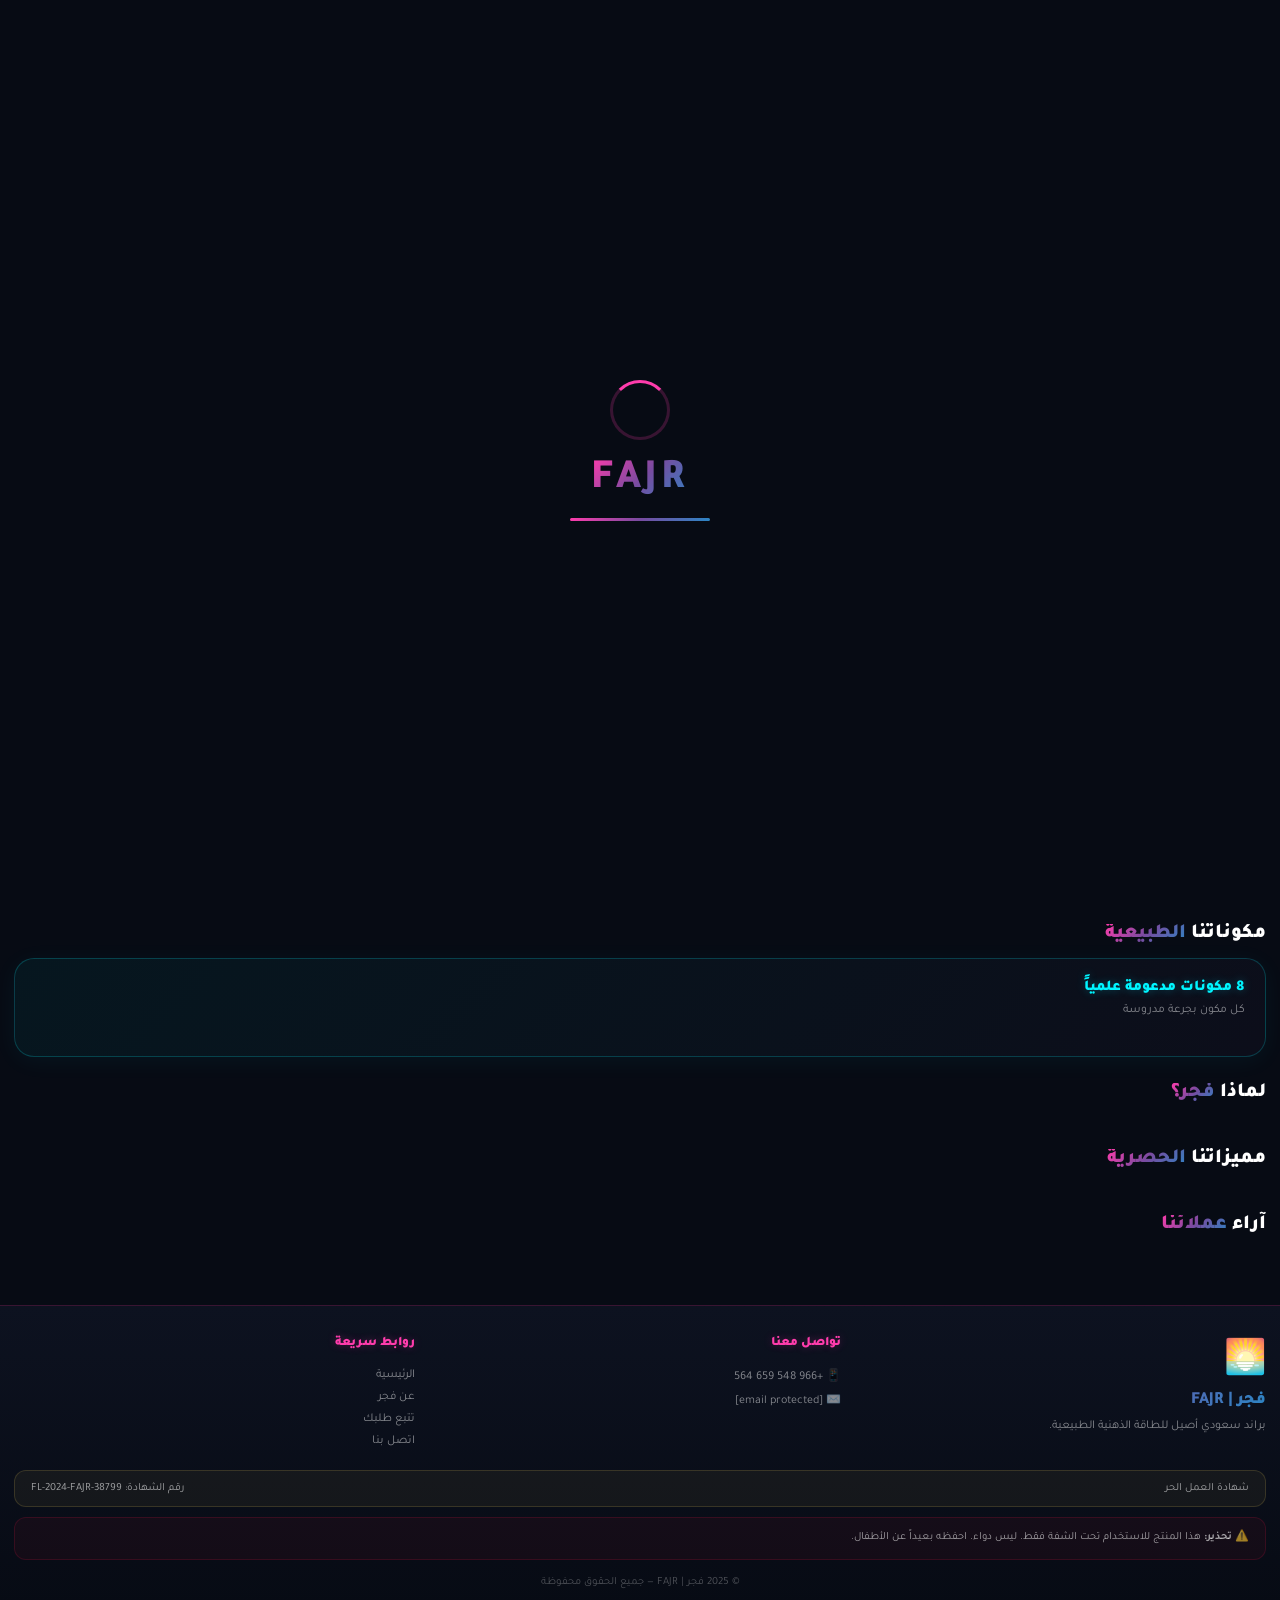
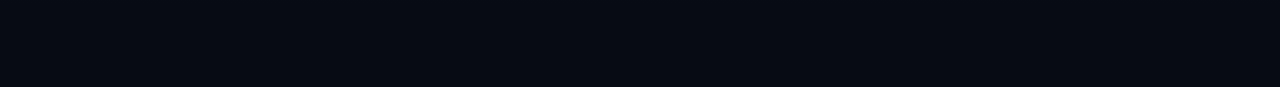
==== commit 430d11c4: "Update index.html" ====
--- a/index.html
+++ b/index.html
@@ -1,266 +1,1010 @@
 <!DOCTYPE html>
 <html lang="ar" dir="rtl">
 <head>
-  <meta charset="UTF-8" />
-  <meta name="viewport" content="width=device-width, initial-scale=1.0"/>
-  <title>FAJR - متجر فجر</title>
-  <link href="https://fonts.googleapis.com/css2?family=Tajawal:wght@400;500;700;800&display=swap" rel="stylesheet">
-  <style>
-    :root {
-      --orange: #FF6B35;
-      --orange-dark: #e55a2d;
-      --dark: #0B0E1A;
-      --dark2: #111727;
-      --gold: #FFD700;
-      --gray: #e5e5e5;
-      --light: #f8f9fa;
-    }
-
-    * { margin:0; padding:0; box-sizing:border-box; }
-    body {
-      font-family: 'Tajawal', sans-serif;
-      background: var(--light);
-      color: #222;
-      line-height: 1.5;
-    }
-
-    /* Header */
-    header {
-      background: white;
-      box-shadow: 0 2px 10px rgba(0,0,0,0.08);
-      position: sticky;
-      top: 0;
-      z-index: 1000;
-    }
-    .top-bar {
-      background: var(--orange);
-      color: white;
-      font-size: 0.9rem;
-      padding: 6px 0;
-      text-align: center;
-    }
-    .main-header {
-      display: flex;
-      align-items: center;
-      justify-content: space-between;
-      padding: 12px 20px;
-      max-width: 1400px;
-      margin: 0 auto;
-    }
-    .logo {
-      font-size: 2.2rem;
-      font-weight: 900;
-      color: var(--orange);
-    }
-    .search-bar {
-      flex: 1;
-      max-width: 600px;
-      margin: 0 30px;
-      position: relative;
-    }
-    .search-bar input {
-      width: 100%;
-      padding: 12px 20px 12px 50px;
-      border: 1px solid #ddd;
-      border-radius: 8px;
-      font-size: 1rem;
-    }
-    .search-bar::before {
-      content: "🔍";
-      position: absolute;
-      right: 18px;
-      top: 50%;
-      transform: translateY(-50%);
-      color: #777;
-    }
-    .icons {
-      display: flex;
-      gap: 24px;
-      font-size: 1.4rem;
-      color: #444;
-    }
-    .icons span { cursor: pointer; position: relative; }
-    .icons .cart::after {
-      content: "3";
-      position: absolute;
-      top: -8px;
-      right: -8px;
-      background: var(--orange);
-      color: white;
-      font-size: 0.7rem;
-      width: 18px;
-      height: 18px;
-      border-radius: 50%;
-      display: flex;
-      align-items: center;
-      justify-content: center;
-    }
-
-    /* Hero Banner */
-    .hero {
-      background: linear-gradient(90deg, var(--orange) 0%, var(--orange-dark) 100%);
-      color: white;
-      padding: 80px 20px;
-      text-align: center;
-    }
-    .hero h2 {
-      font-size: 3.2rem;
-      margin-bottom: 16px;
-    }
-    .hero p {
-      font-size: 1.4rem;
-      max-width: 700px;
-      margin: 0 auto 30px;
-      opacity: 0.95;
-    }
-    .hero-btn {
-      background: white;
-      color: var(--orange);
-      font-size: 1.3rem;
-      padding: 16px 50px;
-      border-radius: 50px;
-      text-decoration: none;
-      font-weight: bold;
-      box-shadow: 0 6px 20px rgba(0,0,0,0.2);
-    }
-
-    /* Products Section */
-    .section-title {
-      font-size: 2rem;
-      margin: 50px 0 30px;
-      text-align: center;
-      color: var(--orange);
-    }
-    .products-grid {
-      display: grid;
-      grid-template-columns: repeat(auto-fill, minmax(240px, 1fr));
-      gap: 20px;
-      max-width: 1400px;
-      margin: 0 auto 80px;
-      padding: 0 20px;
-    }
-    .product {
-      background: white;
-      border-radius: 12px;
-      overflow: hidden;
-      box-shadow: 0 4px 15px rgba(0,0,0,0.08);
-      transition: transform 0.2s, box-shadow 0.2s;
-    }
-    .product:hover {
-      transform: translateY(-8px);
-      box-shadow: 0 12px 30px rgba(0,0,0,0.15);
-    }
-    .product img {
-      width: 100%;
-      height: 240px;
-      object-fit: contain;
-      background: #f8f9fa;
-    }
-    .info {
-      padding: 16px;
-    }
-    .name {
-      font-size: 1.1rem;
-      font-weight: 700;
-      margin-bottom: 8px;
-      height: 44px;
-      overflow: hidden;
-    }
-    .price {
-      font-size: 1.4rem;
-      color: var(--orange);
-      font-weight: 800;
-    }
-    .old-price {
-      color: #999;
-      text-decoration: line-through;
-      font-size: 0.95rem;
-      margin-right: 10px;
-    }
-    .add-btn {
-      margin-top: 12px;
-      background: var(--orange);
-      color: white;
-      border: none;
-      padding: 10px 0;
-      width: 100%;
-      border-radius: 8px;
-      font-weight: bold;
-      cursor: pointer;
-    }
-
-    @media (max-width: 768px) {
-      .main-header { flex-wrap: wrap; gap: 15px; }
-      .search-bar { margin: 0; order: 3; width: 100%; }
-      .hero h2 { font-size: 2.2rem; }
-    }
-  </style>
+<meta charset="UTF-8">
+<meta name="viewport" content="width=device-width,initial-scale=1.0,maximum-scale=5">
+<meta name="theme-color" content="#070B14">
+<meta name="description" content="فجر FAJR — باوتش طاقة ذهنية. آيس مينت وليمون وزنجبيل. براند سعودي أصيل.">
+<title>فجر | FAJR — طاقة ذهنية طبيعية 100%</title>
+<link rel="preconnect" href="https://fonts.googleapis.com">
+<link rel="preconnect" href="https://fonts.gstatic.com" crossorigin>
+<link href="https://fonts.googleapis.com/css2?family=Tajawal:wght@400;700;800;900&display=swap" rel="stylesheet">
+<style>
+
+*,*::before,*::after{margin:0;padding:0;box-sizing:border-box}
+html{scroll-behavior:smooth}
+:root{
+  /* ألوان جديدة — أكثر حيوية */
+  --brand:#FF3CAC;
+  --brand2:#FF6B35;
+  --brand3:#FBDA61;
+  --gold:#FFD700;
+  --bg:#070B14;
+  --bg2:#0D1220;
+  --bg3:#131A2E;
+  --cyan:#00F5FF;
+  --purple:#784BA0;
+  --green:#00E676;
+  --red:#FF1744;
+  --card:rgba(255,255,255,.05);
+  --card2:rgba(255,255,255,.09);
+  --border:rgba(255,255,255,.1);
+  --borderc:rgba(255,60,172,.3);
+  --muted:rgba(255,255,255,.5);
+  --muted2:rgba(255,255,255,.28);
+  --grad:linear-gradient(135deg,#FF3CAC,#784BA0,#2B86C5);
+  --grad2:linear-gradient(135deg,#FF6B35,#FBDA61);
+  --sbrand:0 8px 32px rgba(255,60,172,.4);
+  --scyan:0 8px 28px rgba(0,245,255,.2);
+  --r8:8px;--r12:12px;--r16:16px;--r20:20px;--r24:24px;--rF:9999px;
+}
+body{font-family:'Tajawal',sans-serif;background:var(--bg);color:#fff;overflow-x:hidden}
+::-webkit-scrollbar{width:4px}
+::-webkit-scrollbar-track{background:var(--bg2)}
+::-webkit-scrollbar-thumb{background:var(--brand);border-radius:2px}
+a{color:inherit;text-decoration:none}
+button{cursor:pointer;border:none;outline:none;font-family:inherit}
+input,select,textarea{font-family:inherit;outline:none}
+img{max-width:100%;height:auto}
+
+/* LOADER */
+#ldr{position:fixed;inset:0;z-index:9999;background:var(--bg);display:flex;align-items:center;justify-content:center;flex-direction:column;transition:opacity .5s,visibility .5s}
+#ldr.hide{opacity:0;visibility:hidden;pointer-events:none}
+.lring{width:60px;height:60px;border:3px solid rgba(255,60,172,.2);border-top-color:var(--brand);border-radius:50%;animation:spin 1s linear infinite;margin-bottom:16px}
+.llogo{font-size:42px;font-weight:900;background:var(--grad);-webkit-background-clip:text;-webkit-text-fill-color:transparent;background-clip:text;letter-spacing:4px}
+.lbar{width:140px;height:3px;background:rgba(255,255,255,.08);border-radius:2px;overflow:hidden;margin-top:12px}
+.lfill{height:100%;background:var(--grad);animation:lf 1.2s ease-out forwards}
+@keyframes spin{to{transform:rotate(360deg)}}
+@keyframes lf{from{width:0}to{width:100%}}
+
+/* TICKER */
+.ticker-wrap{background:linear-gradient(90deg,#0D0520,#1A0535,#0D0520);border-top:2px solid rgba(255,60,172,.6);border-bottom:2px solid rgba(255,60,172,.6);padding:10px 0;overflow:hidden}
+.ticker{display:flex;gap:50px;animation:tick 28s linear infinite;width:max-content;padding:0 25px}
+.ticker span{font-size:13px;font-weight:800;color:#fff;white-space:nowrap;text-shadow:0 0 12px rgba(255,60,172,.8)}
+.ticker span b{color:var(--brand3);font-size:14px;font-weight:900}
+@keyframes tick{from{transform:translateX(0)}to{transform:translateX(-50%)}}
+
+/* HEADER — تصميم جديد كلياً */
+#hdr{position:sticky;top:0;z-index:700;background:rgba(7,11,20,.95);backdrop-filter:blur(30px);border-bottom:1px solid rgba(255,60,172,.2)}
+.htop{display:flex;align-items:center;gap:10px;padding:10px 14px;max-width:1400px;margin:0 auto}
+.logo{display:flex;align-items:center;gap:9px;cursor:pointer;flex-shrink:0}
+.lsun{width:40px;height:40px;border-radius:50%;background:var(--grad);display:flex;align-items:center;justify-content:center;font-size:17px;animation:sunp 3s ease-in-out infinite;box-shadow:0 0 20px rgba(255,60,172,.5)}
+@keyframes sunp{0%,100%{box-shadow:0 0 0 0 rgba(255,60,172,.5)}60%{box-shadow:0 0 0 12px rgba(255,60,172,0)}}
+.lname{font-size:24px;font-weight:900;background:var(--grad);-webkit-background-clip:text;-webkit-text-fill-color:transparent;background-clip:text}
+.hsrch{flex:1;max-width:540px;display:flex;align-items:center;background:var(--card2);border:1.5px solid rgba(255,60,172,.2);border-radius:var(--rF);overflow:hidden;transition:.2s}
+.hsrch:focus-within{border-color:var(--brand);box-shadow:0 0 0 3px rgba(255,60,172,.15)}
+.srchi{flex:1;background:transparent;border:none;color:#fff;font-size:14px;padding:10px 14px;text-align:right;min-width:0}
+.srchi::placeholder{color:var(--muted)}
+.srcb{background:var(--grad);border:none;padding:0 16px;height:100%;font-size:17px;cursor:pointer;flex-shrink:0}
+.hacts{display:flex;align-items:center;gap:6px;flex-shrink:0}
+.ha{position:relative;background:rgba(255,60,172,.08);border:1px solid rgba(255,60,172,.2);border-radius:50%;width:44px;height:44px;min-width:44px;color:#fff;display:flex;align-items:center;justify-content:center;font-size:17px;cursor:pointer;transition:.2s}
+.ha:hover{background:rgba(255,60,172,.2);border-color:var(--brand);box-shadow:0 0 12px rgba(255,60,172,.3)}
+.habdg{position:absolute;top:-3px;left:-3px;background:var(--brand);color:#fff;border-radius:50%;width:17px;height:17px;font-size:9px;font-weight:900;display:flex;align-items:center;justify-content:center;border:2px solid var(--bg)}
+.lbtn{background:rgba(0,245,255,.08);border:1px solid rgba(0,245,255,.3);border-radius:var(--rF);padding:7px 13px;color:var(--cyan);font-size:12px;font-weight:800;cursor:pointer;transition:.2s;min-height:44px}
+.lbtn:hover{background:rgba(0,245,255,.2);box-shadow:0 0 12px rgba(0,245,255,.2)}
+
+/* NAV — تصميم جديد */
+.hnav{display:flex;overflow-x:auto;scrollbar-width:none;padding:0 14px;background:rgba(7,11,20,.98);border-top:1px solid rgba(255,255,255,.06)}
+.hnav::-webkit-scrollbar{display:none}
+.ni{flex-shrink:0;padding:11px 18px;font-size:13px;font-weight:700;color:rgba(255,255,255,.45);cursor:pointer;border-bottom:2px solid transparent;transition:.2s;white-space:nowrap;min-height:44px;display:flex;align-items:center;background:transparent;border-left:none;border-right:none;border-top:none}
+.ni:hover{color:#fff}
+.ni.on{color:var(--brand);border-bottom-color:var(--brand);text-shadow:0 0 10px rgba(255,60,172,.5)}
+
+/* PAGES */
+.pg{display:none;position:relative;z-index:1;min-height:calc(100vh - 120px);padding-bottom:80px}
+.pg.on{display:block}
+
+/* HERO — تصميم جديد */
+.hero{padding:52px 14px 36px;text-align:center;position:relative}
+.heyebrow{display:inline-flex;align-items:center;gap:7px;background:rgba(255,60,172,.1);border:1px solid rgba(255,60,172,.35);border-radius:var(--rF);padding:6px 18px;font-size:12px;font-weight:800;color:var(--brand);margin-bottom:20px;box-shadow:0 0 20px rgba(255,60,172,.15)}
+.hdot{width:7px;height:7px;border-radius:50%;background:var(--brand);animation:dblink 1.4s ease-in-out infinite;box-shadow:0 0 8px var(--brand)}
+@keyframes dblink{0%,100%{opacity:1;transform:scale(1)}50%{opacity:.3;transform:scale(1.8)}}
+.hh1{font-size:clamp(28px,7vw,64px);font-weight:900;line-height:1.15;margin-bottom:14px}
+.hh1 .gr{background:var(--grad);-webkit-background-clip:text;-webkit-text-fill-color:transparent;background-clip:text}
+.hh1 .sub{display:block;font-size:.52em;font-weight:700;color:rgba(255,255,255,.75);margin-top:6px}
+.hp{color:var(--muted);font-size:14px;line-height:1.9;max-width:420px;margin:0 auto 28px}
+.hctas{display:flex;gap:12px;justify-content:center;flex-wrap:wrap}
+.btnp{background:var(--grad);color:#fff;border:none;padding:14px 28px;border-radius:var(--rF);font-size:14px;font-weight:900;display:inline-flex;align-items:center;gap:7px;box-shadow:var(--sbrand);transition:.2s;cursor:pointer;min-height:50px}
+.btnp:hover{transform:translateY(-3px) scale(1.02);box-shadow:0 12px 40px rgba(255,60,172,.5)}
+.btng{background:transparent;color:var(--cyan);border:2px solid var(--cyan);padding:14px 28px;border-radius:var(--rF);font-size:14px;font-weight:700;display:inline-flex;align-items:center;gap:7px;transition:.2s;cursor:pointer;min-height:50px}
+.btng:hover{background:rgba(0,245,255,.1);transform:translateY(-3px);box-shadow:0 0 20px rgba(0,245,255,.2)}
+.hstats{display:flex;justify-content:center;gap:0;margin-top:32px;padding-top:24px;border-top:1px solid rgba(255,255,255,.08);flex-wrap:wrap}
+.hstats > div{flex:1;min-width:80px;padding:8px;position:relative}
+.hstats > div:not(:last-child)::after{content:'';position:absolute;left:0;top:20%;height:60%;width:1px;background:rgba(255,255,255,.1)}
+.stn{font-size:26px;font-weight:900;background:var(--grad2);-webkit-background-clip:text;-webkit-text-fill-color:transparent;background-clip:text;display:block;line-height:1;margin-bottom:4px}
+.stl{font-size:11px;color:var(--muted);font-weight:600}
+
+/* FLASH BAND */
+.fband{margin:10px 14px 0;border-radius:var(--r16);background:linear-gradient(135deg,rgba(255,60,172,.1),rgba(120,75,160,.1));border:1px solid rgba(255,60,172,.3);padding:14px 16px;display:flex;align-items:center;gap:12px;box-shadow:0 4px 20px rgba(255,60,172,.1)}
+.fband-ico{font-size:28px;flex-shrink:0;animation:bounce .8s ease-in-out infinite alternate}
+@keyframes bounce{from{transform:translateY(0)}to{transform:translateY(-4px)}}
+.fband-t strong{display:block;font-size:13px;font-weight:900;color:var(--brand3)}
+.fband-t span{font-size:12px;color:var(--muted)}
+.fband-btn{margin-right:auto;background:var(--grad);color:#fff;padding:9px 16px;border-radius:var(--rF);font-size:12px;font-weight:900;cursor:pointer;border:none;box-shadow:var(--sbrand)}
+
+/* SECTION HEADER */
+.sh{display:flex;align-items:center;justify-content:space-between;padding:24px 14px 12px}
+.sht{font-size:20px;font-weight:900}
+.sht span{background:var(--grad);-webkit-background-clip:text;-webkit-text-fill-color:transparent;background-clip:text}
+
+/* CHIPS */
+.chips{display:flex;gap:8px;padding:0 14px 14px;overflow-x:auto;scrollbar-width:none}
+.chips::-webkit-scrollbar{display:none}
+.chip{flex-shrink:0;background:var(--card);border:1.5px solid var(--border);border-radius:var(--rF);padding:9px 18px;font-size:13px;font-weight:700;color:var(--muted);cursor:pointer;transition:.2s;white-space:nowrap;min-height:44px;display:flex;align-items:center}
+.chip:hover{border-color:rgba(255,60,172,.4);color:rgba(255,60,172,.8)}
+.chip.on{background:rgba(255,60,172,.12);border-color:var(--brand);color:var(--brand);box-shadow:0 0 12px rgba(255,60,172,.2)}
+
+/* PRODUCT GRID */
+.pgrid{display:grid;grid-template-columns:repeat(2,1fr);gap:14px;padding:0 14px}
+@media(min-width:560px){.pgrid{grid-template-columns:repeat(3,1fr)}}
+@media(min-width:800px){.pgrid{grid-template-columns:repeat(4,1fr)}}
+
+/* PRODUCT CARD — تصميم جديد كلياً */
+.pc{background:linear-gradient(145deg,rgba(255,255,255,.06),rgba(255,255,255,.02));border:1px solid rgba(255,255,255,.08);border-radius:var(--r20);overflow:hidden;cursor:pointer;position:relative;transition:all .3s ease;display:flex;flex-direction:column}
+.pc::before{content:'';position:absolute;inset:0;background:var(--grad);opacity:0;transition:opacity .3s;border-radius:var(--r20);z-index:0}
+.pc:hover{transform:translateY(-8px) scale(1.02);border-color:rgba(255,60,172,.4);box-shadow:0 20px 60px rgba(255,60,172,.2),0 0 0 1px rgba(255,60,172,.2)}
+.pc:hover::before{opacity:.04}
+.pcimg{width:100%;aspect-ratio:1;background:linear-gradient(135deg,#0D0520,#07080F);display:flex;align-items:center;justify-content:center;padding:16px;position:relative;overflow:hidden;z-index:1}
+.pcimg::after{content:'';position:absolute;inset:0;background:radial-gradient(circle at 50% 80%,rgba(255,60,172,.12),transparent 70%);pointer-events:none}
+.pcring{width:100%;aspect-ratio:1;border-radius:50%;overflow:hidden;border:2px solid rgba(255,60,172,.2);transition:.4s;position:relative;z-index:1}
+.pc:hover .pcring{border-color:rgba(255,60,172,.6);box-shadow:0 0 30px rgba(255,60,172,.25)}
+.pcring img{width:100%;height:100%;object-fit:cover;transition:.4s}
+.pc:hover .pcring img{transform:scale(1.1)}
+.pcbdgs{position:absolute;top:8px;right:8px;display:flex;flex-direction:column;gap:4px;z-index:2}
+.bdg{font-size:9px;font-weight:900;padding:4px 10px;border-radius:var(--rF);text-transform:uppercase;letter-spacing:.5px}
+.bh{background:linear-gradient(135deg,#FF3CAC,#FF6B35);color:#fff;box-shadow:0 4px 12px rgba(255,60,172,.4)}
+.bn{background:linear-gradient(135deg,#00F5AA,#00D4FF);color:#000;box-shadow:0 4px 12px rgba(0,245,170,.3)}
+.bg{background:linear-gradient(135deg,#FFD700,#FF8C00);color:#000;box-shadow:0 4px 12px rgba(255,215,0,.3)}
+.bl{background:linear-gradient(135deg,#7C3AED,#EC4899);color:#fff;box-shadow:0 4px 12px rgba(124,58,237,.4)}
+.pcfav{position:absolute;top:8px;left:8px;background:rgba(0,0,0,.6);border:1px solid rgba(255,255,255,.15);border-radius:50%;width:36px;height:36px;min-width:36px;display:flex;align-items:center;justify-content:center;font-size:14px;cursor:pointer;transition:.2s;backdrop-filter:blur(8px);z-index:2}
+.pcfav:hover,.pcfav.on{background:rgba(255,23,68,.3);border-color:rgba(255,23,68,.5)}
+.pcbody{padding:12px;flex:1;display:flex;flex-direction:column;gap:6px;position:relative;z-index:1}
+.pcn{font-size:14px;font-weight:900;line-height:1.3}
+.pcd{font-size:11px;color:var(--muted);line-height:1.6;display:-webkit-box;-webkit-line-clamp:2;-webkit-box-orient:vertical;overflow:hidden;flex:1}
+.pcstars{color:var(--brand3);font-size:12px}
+.pcfoot{display:flex;align-items:center;justify-content:space-between;gap:6px;margin-top:6px}
+.pcp span{font-size:18px;font-weight:900;background:var(--grad2);-webkit-background-clip:text;-webkit-text-fill-color:transparent;background-clip:text}
+.pcp small{font-size:11px;color:var(--muted)}
+.pcadd{background:var(--grad);color:#fff;border:none;border-radius:50%;width:38px;height:38px;min-width:38px;font-size:20px;font-weight:900;flex-shrink:0;display:flex;align-items:center;justify-content:center;box-shadow:var(--sbrand);transition:.2s;cursor:pointer}
+.pcadd:hover{transform:scale(1.18) rotate(90deg);box-shadow:0 6px 24px rgba(255,60,172,.5)}
+
+/* SOON */
+.pc-soon{opacity:.7}
+.soon-badge{position:absolute;top:8px;right:8px;background:var(--grad2);color:#000;font-size:9px;font-weight:900;padding:4px 10px;border-radius:var(--rF);z-index:2}
+.drink-tag{display:inline-block;font-size:10px;font-weight:700;color:var(--brand2);background:rgba(255,107,53,.1);border:1px solid rgba(255,107,53,.25);border-radius:var(--rF);padding:3px 10px;margin-top:4px}
+
+/* DRINKS SEP */
+.drinks-sep{display:flex;align-items:center;gap:12px;padding:24px 14px 12px}
+.drinks-sep-line{flex:1;height:1px;background:linear-gradient(90deg,transparent,rgba(255,60,172,.4),transparent)}
+.drinks-sep-lbl{font-size:12px;font-weight:900;color:var(--brand);white-space:nowrap;text-shadow:0 0 10px rgba(255,60,172,.5)}
+
+/* INGR */
+.ingr-box{margin:0 14px;background:linear-gradient(135deg,rgba(0,245,255,.05),rgba(120,75,160,.05));border:1px solid rgba(0,245,255,.2);border-radius:var(--r20);padding:20px;box-shadow:0 4px 24px rgba(0,245,255,.05)}
+.ingr-ttl{margin-bottom:16px}
+.ingr-ttl strong{display:block;font-size:15px;font-weight:900;color:var(--cyan);margin-bottom:4px;text-shadow:0 0 10px rgba(0,245,255,.3)}
+.ingr-ttl span{font-size:12px;color:var(--muted)}
+.ichips{display:flex;flex-wrap:wrap;gap:8px}
+.ich{background:rgba(0,245,255,.08);border:1px solid rgba(0,245,255,.25);border-radius:var(--rF);padding:7px 16px;font-size:12px;color:var(--cyan);font-weight:700;transition:.2s}
+.ich:hover{background:rgba(0,245,255,.15);box-shadow:0 0 12px rgba(0,245,255,.2)}
+
+/* FEATS */
+.feats{display:grid;grid-template-columns:repeat(2,1fr);gap:12px;padding:0 14px 6px}
+@media(min-width:560px){.feats{grid-template-columns:repeat(3,1fr)}}
+.fc{background:linear-gradient(145deg,rgba(255,255,255,.06),rgba(255,255,255,.02));border:1px solid rgba(255,255,255,.08);border-radius:var(--r16);padding:18px;text-align:center;transition:.2s}
+.fc:hover{border-color:rgba(255,60,172,.3);transform:translateY(-3px)}
+.fci{font-size:32px;display:block;margin-bottom:9px}
+.fct{font-size:13px;font-weight:900;margin-bottom:4px}
+.fcd{font-size:11px;color:var(--muted)}
+
+/* WHY */
+.whyg{display:flex;flex-direction:column;gap:12px;padding:0 14px 6px}
+.wc{display:flex;align-items:center;gap:16px;background:linear-gradient(135deg,rgba(255,255,255,.05),rgba(255,255,255,.02));border:1px solid rgba(255,255,255,.08);border-radius:var(--r16);padding:18px;transition:.2s}
+.wc:hover{border-color:rgba(255,60,172,.3);transform:translateX(-4px)}
+.wci{font-size:30px;flex-shrink:0;background:rgba(255,60,172,.1);border:1px solid rgba(255,60,172,.2);border-radius:var(--r12);width:56px;height:56px;display:flex;align-items:center;justify-content:center}
+.wct{font-size:14px;font-weight:900;margin-bottom:4px}
+.wcd{font-size:12px;color:var(--muted)}
+
+/* REVIEWS */
+.hscr{display:flex;gap:12px;padding:0 14px 8px;overflow-x:auto;scrollbar-width:none}
+.hscr::-webkit-scrollbar{display:none}
+.rvc{flex-shrink:0;width:250px;background:linear-gradient(145deg,rgba(255,255,255,.07),rgba(255,255,255,.02));border:1px solid rgba(255,255,255,.09);border-radius:var(--r16);padding:16px;transition:.2s}
+.rvc:hover{border-color:rgba(255,60,172,.3)}
+.rvhd{display:flex;align-items:center;gap:10px;margin-bottom:10px}
+.rvav{width:40px;height:40px;min-width:40px;border-radius:50%;background:var(--grad);flex-shrink:0;display:flex;align-items:center;justify-content:center;font-size:14px;font-weight:900;color:#fff;box-shadow:var(--sbrand)}
+.rvnm{font-size:13px;font-weight:800}
+.rvdt{font-size:10px;color:var(--muted)}
+.rvst{color:var(--brand3);font-size:13px;margin-bottom:7px}
+.rvb{font-size:12px;color:rgba(255,255,255,.78);line-height:1.7}
+.rvvf{font-size:10px;color:var(--green);margin-top:6px;font-weight:700}
+
+/* VALUES */
+.vgrid{display:grid;grid-template-columns:repeat(2,1fr);gap:12px;padding:14px}
+.vc{background:linear-gradient(145deg,rgba(255,255,255,.06),rgba(255,255,255,.02));border:1px solid rgba(255,255,255,.08);border-radius:var(--r16);padding:18px;text-align:center;transition:.2s}
+.vc:hover{border-color:rgba(255,60,172,.3);transform:translateY(-3px)}
+.vci{font-size:30px;display:block;margin-bottom:8px}
+.vct{font-size:13px;font-weight:900;margin-bottom:3px}
+.vcd{font-size:11px;color:var(--muted)}
+
+/* REVEAL */
+.reveal{opacity:0;transform:translateY(24px);transition:opacity .55s,transform .55s}
+.reveal.visible{opacity:1;transform:none}
+
+/* BOTTOM NAV */
+.bnav{position:fixed;bottom:0;left:0;right:0;z-index:700;background:rgba(7,11,20,.97);backdrop-filter:blur(28px);border-top:1px solid rgba(255,60,172,.2);display:flex;padding:6px 0 max(6px,env(safe-area-inset-bottom))}
+.nb{flex:1;background:none;border:none;color:var(--muted);display:flex;flex-direction:column;align-items:center;gap:3px;padding:6px 4px;font-size:10px;font-weight:700;cursor:pointer;transition:.2s;min-height:52px;justify-content:center}
+.nb:hover{color:rgba(255,60,172,.8)}
+.nb.on{color:var(--brand);text-shadow:0 0 8px rgba(255,60,172,.5)}
+
+/* CART DRAWER */
+.cdov{position:fixed;inset:0;background:rgba(0,0,0,.7);z-index:750;display:none;backdrop-filter:blur(6px)}
+.cdov.on{display:block}
+.cdr{position:fixed;bottom:0;left:0;top:0;width:min(380px,100vw);background:var(--bg2);z-index:760;display:flex;flex-direction:column;transform:translateX(-100%);transition:transform .32s ease;border-right:1px solid rgba(255,60,172,.2)}
+.cdr.on{transform:none}
+[dir="rtl"] .cdr{left:auto;right:0;transform:translateX(100%);border-right:none;border-left:1px solid rgba(255,60,172,.2)}
+[dir="rtl"] .cdr.on{transform:none}
+.cdrf{display:flex;align-items:center;gap:10px;padding:16px;border-bottom:1px solid rgba(255,255,255,.08);background:linear-gradient(135deg,rgba(255,60,172,.08),rgba(120,75,160,.08))}
+.cdrtl{flex:1;font-size:16px;font-weight:900}
+.cdrx{background:rgba(255,255,255,.08);border:1px solid rgba(255,255,255,.1);color:#fff;font-size:16px;cursor:pointer;width:36px;height:36px;display:flex;align-items:center;justify-content:center;border-radius:50%;transition:.2s}
+.cdrx:hover{background:rgba(255,60,172,.2);border-color:var(--brand)}
+.cdrb{flex:1;overflow-y:auto;padding:12px}
+.cdrem{text-align:center;padding:40px 20px}
+.cdrem-ico{font-size:52px;margin-bottom:12px}
+.cdrf2{padding:12px;border-top:1px solid rgba(255,255,255,.08)}
+.ci{display:flex;gap:10px;background:rgba(255,255,255,.05);border:1px solid rgba(255,255,255,.07);border-radius:var(--r12);padding:12px;margin-bottom:10px}
+.ciim{width:64px;height:64px;flex-shrink:0;border-radius:var(--r8);overflow:hidden;background:var(--card2)}
+.ciim img{width:100%;height:100%;object-fit:cover}
+.ciin{flex:1;min-width:0}
+.cinm{font-size:13px;font-weight:800;margin-bottom:4px}
+.cipr{font-size:15px;font-weight:900;background:var(--grad2);-webkit-background-clip:text;-webkit-text-fill-color:transparent;background-clip:text}
+.cict{display:flex;align-items:center;gap:6px;margin-top:8px}
+.qb{background:rgba(255,60,172,.1);border:1px solid rgba(255,60,172,.2);border-radius:var(--r8);width:30px;height:30px;color:#fff;cursor:pointer;font-size:15px;display:flex;align-items:center;justify-content:center;transition:.2s}
+.qb:hover{background:rgba(255,60,172,.25)}
+.qv{font-size:14px;font-weight:800;min-width:22px;text-align:center}
+.cirm{background:rgba(255,23,68,.1);border:1px solid rgba(255,23,68,.2);border-radius:var(--r8);width:30px;height:30px;font-size:13px;cursor:pointer;display:flex;align-items:center;justify-content:center;margin-right:auto;transition:.2s}
+.cirm:hover{background:rgba(255,23,68,.25)}
+.promo-row{display:flex;gap:8px;margin-bottom:12px}
+.promo-in{flex:1;background:var(--card2);border:1.5px solid rgba(255,255,255,.1);border-radius:var(--rF);padding:10px 14px;color:#fff;font-size:13px;transition:.2s}
+.promo-in:focus{border-color:var(--brand)}
+.promo-btn{background:var(--grad);border:none;border-radius:var(--rF);padding:10px 16px;color:#fff;font-weight:900;cursor:pointer;font-size:13px}
+.sumlines{display:flex;flex-direction:column;gap:5px;margin-bottom:10px}
+.srow{display:flex;justify-content:space-between;font-size:13px;color:var(--muted)}
+.sfr span:last-child{color:var(--green)}
+.sdsc span:last-child{color:#ff7070}
+.fsnote{font-size:12px;color:var(--green);text-align:center;padding:5px;background:rgba(0,230,118,.08);border-radius:var(--rF);margin-bottom:8px}
+.tot-row{display:flex;justify-content:space-between;font-size:16px;font-weight:900;padding:10px 0;border-top:1px solid rgba(255,255,255,.08);margin-bottom:12px}
+.wabtn{width:100%;background:linear-gradient(135deg,#25D366,#1da851);border:none;border-radius:var(--rF);padding:13px;color:#fff;font-size:14px;font-weight:900;cursor:pointer;margin-bottom:10px;box-shadow:0 4px 16px rgba(37,211,102,.3)}
+.cobtn{width:100%;background:var(--grad);border:none;border-radius:var(--rF);padding:13px;color:#fff;font-size:14px;font-weight:900;cursor:pointer;box-shadow:var(--sbrand)}
+
+/* PRODUCT MODAL */
+.pdmbg{position:fixed;inset:0;background:rgba(0,0,0,.8);z-index:800;display:none;align-items:flex-end;justify-content:center;backdrop-filter:blur(10px)}
+.pdmbg.on{display:flex}
+.pdmbox{background:var(--bg2);border-radius:var(--r20) var(--r20) 0 0;width:100%;max-width:560px;max-height:92vh;overflow-y:auto;position:relative;border-top:2px solid rgba(255,60,172,.3)}
+.pdmx{position:absolute;top:14px;right:14px;background:rgba(255,255,255,.1);border:1px solid rgba(255,255,255,.15);color:#fff;width:38px;height:38px;border-radius:50%;font-size:16px;cursor:pointer;display:flex;align-items:center;justify-content:center;z-index:1;transition:.2s}
+.pdmx:hover{background:rgba(255,60,172,.2);border-color:var(--brand)}
+.pdm-img-wrap{position:relative}
+.pdm-img-wrap img{display:block;width:100%;border-radius:var(--r20) var(--r20) 0 0;aspect-ratio:1;object-fit:cover;cursor:pointer}
+.pdm-dots{position:absolute;bottom:12px;left:50%;transform:translateX(-50%);display:flex;gap:8px;z-index:2}
+.pdm-dot{width:10px;height:10px;border-radius:50%;cursor:pointer;transition:.2s;border:2px solid rgba(255,255,255,.4)}
+.pdmbdy{padding:18px}
+.pdmbdg{font-size:11px;font-weight:900;padding:5px 12px;border-radius:var(--rF);display:inline-block;margin-bottom:10px}
+.pdmname{font-size:22px;font-weight:900;margin-bottom:9px}
+.pdmdesc{font-size:13px;color:var(--muted);line-height:1.8;margin-bottom:12px}
+.pdmpr{font-size:26px;font-weight:900;background:var(--grad2);-webkit-background-clip:text;-webkit-text-fill-color:transparent;background-clip:text}
+.pdmpr small{font-size:15px;color:var(--muted);-webkit-text-fill-color:var(--muted)}
+.pdmql-row{display:flex;align-items:center;gap:12px;margin:14px 0;font-size:14px;font-weight:800}
+.pdmqct{display:flex;align-items:center;gap:10px}
+.pdmigt-ttl{font-size:13px;font-weight:900;color:var(--cyan);margin-bottom:10px;text-shadow:0 0 8px rgba(0,245,255,.3)}
+.pdmitags{display:flex;flex-wrap:wrap;gap:7px;margin-bottom:14px}
+.itag{background:rgba(0,245,255,.08);border:1px solid rgba(0,245,255,.25);border-radius:var(--rF);padding:5px 12px;font-size:11px;color:var(--cyan);font-weight:700}
+.pdmrev-ttl{font-size:14px;font-weight:900;margin:18px 0 10px;color:var(--brand)}
+.pdmrvw{background:rgba(255,255,255,.04);border:1px solid rgba(255,255,255,.07);border-radius:var(--r12);padding:14px;margin-top:16px}
+.pdmrvw-ttl{font-size:13px;font-weight:800;color:var(--muted);margin-bottom:12px}
+.stpk{display:flex;gap:5px;margin-bottom:12px}
+.stpk span{font-size:24px;color:rgba(255,255,255,.15);cursor:pointer;transition:.2s}
+.stpk span.on,.stpk span:hover{color:var(--brand3);text-shadow:0 0 8px rgba(251,218,97,.5)}
+
+/* CHECKOUT */
+.combg{position:fixed;inset:0;background:rgba(0,0,0,.8);z-index:800;display:none;align-items:flex-end;justify-content:center;backdrop-filter:blur(8px)}
+.combg.on{display:flex}
+.combox{background:var(--bg2);border-radius:var(--r20) var(--r20) 0 0;width:100%;max-width:560px;max-height:92vh;overflow-y:auto;border-top:2px solid rgba(255,60,172,.3)}
+.comhd{display:flex;align-items:center;gap:12px;padding:18px;border-bottom:1px solid rgba(255,255,255,.07);position:sticky;top:0;background:var(--bg2);z-index:1;font-size:17px;font-weight:900}
+.cofm{padding:14px;display:flex;flex-direction:column;gap:13px}
+.co-sec{font-size:13px;font-weight:900;color:var(--cyan);padding:5px 0;border-bottom:1px solid rgba(0,245,255,.15);margin-bottom:5px;text-shadow:0 0 8px rgba(0,245,255,.2)}
+.fg2{display:flex;flex-direction:column;gap:6px;font-size:12px;font-weight:700;color:var(--muted)}
+.fg2 input,.fg2 select,.fg2 textarea{background:rgba(255,255,255,.05);border:1.5px solid rgba(255,255,255,.1);border-radius:var(--r12);padding:12px 14px;color:#fff;font-size:14px;width:100%;transition:.2s}
+.fg2 input:focus,.fg2 select:focus,.fg2 textarea:focus{border-color:var(--brand);box-shadow:0 0 0 3px rgba(255,60,172,.1)}
+.fg2 select option{background:var(--bg)}
+.err-msg{font-size:11px;color:#ff4444;margin-top:3px;display:none}
+.err-msg.show{display:block}
+.fg2 input.invalid,.fg2 select.invalid{border-color:#FF1744!important}
+.fg2 input.valid,.fg2 select.valid{border-color:var(--green)!important}
+.popts{display:flex;gap:10px}
+.popt{flex:1;background:rgba(255,255,255,.04);border:1.5px solid rgba(255,255,255,.08);border-radius:var(--r16);padding:14px;display:flex;flex-direction:column;align-items:center;gap:6px;cursor:pointer;transition:.2s;font-size:12px;font-weight:700}
+.popt.on{border-color:var(--brand);background:rgba(255,60,172,.08);color:var(--brand);box-shadow:0 0 14px rgba(255,60,172,.15)}
+.popt-ico{font-size:24px}
+.ordrow{display:flex;justify-content:space-between;font-size:13px;padding:5px 0}
+.plbtn{background:linear-gradient(135deg,var(--green),#00a843);border:none;border-radius:var(--rF);color:#fff;font-size:15px;font-weight:900;cursor:pointer;display:flex;align-items:center;justify-content:center;transition:.2s;box-shadow:0 4px 20px rgba(0,230,118,.3)}
+.plbtn:hover{transform:translateY(-2px);box-shadow:0 8px 28px rgba(0,230,118,.4)}
+.plbtn.loading{opacity:.75;pointer-events:none}
+
+/* AUTH */
+.auth-top{text-align:center;padding:32px 14px 18px}
+.auth-logo{font-size:52px;margin-bottom:12px}
+.auth-ttl{font-size:22px;font-weight:900;background:var(--grad);-webkit-background-clip:text;-webkit-text-fill-color:transparent;background-clip:text}
+.auth-sub{font-size:13px;color:var(--muted);margin-top:5px}
+.atabs{display:flex;gap:0;margin:0 14px 18px;background:rgba(255,255,255,.05);border-radius:var(--rF);padding:4px;border:1px solid rgba(255,255,255,.08)}
+.atab{flex:1;background:none;border:none;color:var(--muted);padding:11px;border-radius:var(--rF);font-size:13px;font-weight:800;cursor:pointer;transition:.2s}
+.atab.on{background:var(--grad);color:#fff;box-shadow:var(--sbrand)}
+.apane{display:none;padding:0 14px 18px}
+.apane.on{display:block}
+.afm{display:flex;flex-direction:column;gap:13px}
+.fg{display:flex;flex-direction:column;gap:6px;font-size:12px;font-weight:700;color:var(--muted)}
+.fg input,.fg textarea{background:rgba(255,255,255,.05);border:1.5px solid rgba(255,255,255,.1);border-radius:var(--r12);padding:12px 14px;color:#fff;font-size:14px;transition:.2s}
+.fg input:focus,.fg textarea:focus{border-color:var(--brand)}
+.li-top{text-align:center;padding:32px 14px 18px}
+.li-av{font-size:56px}
+.li-nm{font-size:20px;font-weight:900;margin-top:10px;background:var(--grad);-webkit-background-clip:text;-webkit-text-fill-color:transparent;background-clip:text}
+.li-em{font-size:12px;color:var(--muted);margin-top:5px}
+.li-menu{display:flex;flex-direction:column;gap:10px;padding:0 14px 24px}
+.li-item{background:rgba(255,255,255,.05);border:1px solid rgba(255,255,255,.08);border-radius:var(--r16);padding:15px 18px;color:#fff;font-size:14px;font-weight:700;text-align:right;cursor:pointer;transition:.2s}
+.li-item:hover{background:rgba(255,60,172,.08);border-color:rgba(255,60,172,.25)}
+.li-out{border-color:rgba(255,23,68,.2);color:#ff7070}
+.li-out:hover{background:rgba(255,23,68,.08)}
+
+/* CONTACT */
+.cnt-card{display:flex;align-items:center;gap:16px;background:rgba(255,255,255,.05);border:1px solid rgba(255,255,255,.08);border-radius:var(--r16);padding:18px;text-decoration:none;color:#fff;transition:.2s}
+.cnt-card:hover{border-color:rgba(255,60,172,.3);background:rgba(255,60,172,.05);transform:translateX(-4px)}
+.cnt-ico{font-size:30px;flex-shrink:0}
+.cnt-t{font-size:15px;font-weight:900}
+.cnt-d{font-size:12px;color:var(--muted);margin-top:3px}
+.cf-box{background:rgba(255,255,255,.04);border:1px solid rgba(255,255,255,.08);border-radius:var(--r20);padding:20px;display:flex;flex-direction:column;gap:14px}
+.cf-ttl{font-size:16px;font-weight:900;background:var(--grad);-webkit-background-clip:text;-webkit-text-fill-color:transparent;background-clip:text}
+
+/* ABOUT */
+.about-story{background:rgba(0,245,255,.04);border:1px solid rgba(0,245,255,.15);border-radius:var(--r20);padding:20px;margin-bottom:16px}
+.about-story-t{font-size:15px;font-weight:900;color:var(--cyan);margin-bottom:12px;text-shadow:0 0 8px rgba(0,245,255,.3)}
+.founder-box{background:rgba(251,218,97,.05);border:1px solid rgba(251,218,97,.2);border-radius:var(--r20);padding:20px;margin-bottom:16px}
+.founder-ttl{font-size:15px;font-weight:900;color:var(--brand3);margin-bottom:12px}
+.founder-q{font-style:italic;color:rgba(255,255,255,.75);line-height:1.9;font-size:14px}
+.founder-name{margin-top:12px;font-weight:900;background:var(--grad);-webkit-background-clip:text;-webkit-text-fill-color:transparent;background-clip:text}
+
+/* TRACK */
+.trkbox{display:flex;gap:8px;margin-bottom:10px}
+.trki{flex:1;background:rgba(255,255,255,.05);border:1.5px solid rgba(255,255,255,.1);border-radius:var(--rF);padding:12px 16px;color:#fff;font-size:14px;transition:.2s}
+.trki:focus{border-color:var(--brand);outline:none;box-shadow:0 0 0 3px rgba(255,60,172,.1)}
+.trkbtn{background:var(--grad);border:none;border-radius:var(--rF);padding:12px 22px;color:#fff;font-weight:900;cursor:pointer;font-size:14px;box-shadow:var(--sbrand)}
+.tlbox{background:rgba(255,255,255,.04);border:1px solid rgba(255,255,255,.08);border-radius:var(--r20);padding:18px;margin-top:14px}
+.tlid{font-weight:900;font-size:17px;background:var(--grad);-webkit-background-clip:text;-webkit-text-fill-color:transparent;background-clip:text}
+.tleta{font-size:12px;color:var(--muted);margin-top:5px}
+.tlstatus{font-size:12px;font-weight:800;padding:5px 12px;border-radius:var(--rF);margin-top:8px;display:inline-block}
+.tlstatus.received{background:rgba(0,245,255,.12);color:var(--cyan)}
+.tlstatus.shipping{background:rgba(255,60,172,.12);color:var(--brand)}
+.tlstatus.delivered{background:rgba(0,230,118,.12);color:var(--green)}
+.tlbar{height:5px;background:rgba(255,255,255,.08);border-radius:3px;margin:14px 0;overflow:hidden}
+.tlbf{height:100%;background:var(--grad);transition:width .9s ease}
+.tlstep{display:flex;align-items:flex-start;gap:14px;margin-bottom:14px}
+.tldot{width:34px;height:34px;border-radius:50%;display:flex;align-items:center;justify-content:center;font-size:14px;flex-shrink:0}
+.tldone{background:rgba(0,230,118,.15);border:2px solid var(--green)}
+.tlact{background:rgba(255,60,172,.15);border:2px solid var(--brand)}
+.tlpend{background:rgba(255,255,255,.04);border:2px solid rgba(255,255,255,.1)}
+.tlinfo{display:flex;flex-direction:column;gap:3px;padding-top:5px}
+.tlinfo strong{font-size:13px;font-weight:800}
+.tlinfo span{font-size:11px;color:var(--muted)}
+
+/* WISHLIST */
+.wempty{text-align:center;padding:70px 20px}
+.wempty-ico{font-size:64px;margin-bottom:14px}
+.wempty-txt{color:var(--muted);font-size:14px}
+
+/* FOOTER */
+#ft{background:linear-gradient(180deg,var(--bg2),var(--bg));border-top:1px solid rgba(255,60,172,.2);padding:30px 14px 18px;margin-top:20px}
+.ft-inner{display:grid;grid-template-columns:1fr;gap:24px}
+@media(min-width:560px){.ft-inner{grid-template-columns:1fr 1fr 1fr}}
+.ft-logo{font-size:34px;margin-bottom:7px}
+.ft-bname{font-size:17px;font-weight:900;background:var(--grad);-webkit-background-clip:text;-webkit-text-fill-color:transparent;background-clip:text;margin-bottom:5px}
+.ft-desc{font-size:12px;color:var(--muted);line-height:1.7}
+.ft-h{font-size:13px;font-weight:900;color:var(--brand);margin-bottom:12px;text-shadow:0 0 8px rgba(255,60,172,.3)}
+.ft-link{display:block;font-size:12px;color:var(--muted);padding:4px 0;background:none;border:none;cursor:pointer;text-align:right;transition:.2s;text-decoration:none}
+.ft-link:hover{color:var(--brand)}
+.ft-cert{background:rgba(251,218,97,.05);border:1px solid rgba(251,218,97,.15);border-radius:var(--r12);padding:11px 16px;margin-top:18px;display:flex;justify-content:space-between;flex-wrap:wrap;gap:5px;font-size:11px;color:rgba(255,255,255,.6)}
+.ft-warn{background:rgba(255,23,68,.05);border:1px solid rgba(255,23,68,.15);border-radius:var(--r12);padding:11px 16px;margin-top:10px;font-size:11px;color:rgba(255,255,255,.6);line-height:1.7}
+.ft-copy{text-align:center;margin-top:16px;font-size:11px;color:var(--muted2)}
+
+/* TOAST */
+#twr{position:fixed;bottom:82px;left:50%;transform:translateX(-50%);z-index:9000;pointer-events:none;display:flex;flex-direction:column;align-items:center;gap:7px}
+.tst{background:rgba(7,11,20,.97);border:1px solid rgba(255,255,255,.1);color:#fff;padding:11px 24px;border-radius:var(--rF);font-size:13px;font-weight:700;white-space:nowrap;backdrop-filter:blur(16px);animation:tin .3s ease}
+.tok{border-color:rgba(0,230,118,.4);color:var(--green)}
+.terr{border-color:rgba(255,23,68,.4);color:#ff4444}
+.tinf{border-color:rgba(0,245,255,.35);color:var(--cyan)}
+@keyframes tin{from{opacity:0;transform:translateY(8px)}to{opacity:1;transform:none}}
+@keyframes tout{to{opacity:0;transform:translateY(-6px)}}
+
+/* SCROLL TOP */
+#stbtn{position:fixed;bottom:90px;left:14px;z-index:600;background:rgba(255,60,172,.15);border:1px solid rgba(255,60,172,.3);border-radius:50%;width:46px;height:46px;color:var(--brand);font-size:18px;display:none;align-items:center;justify-content:center;cursor:pointer;backdrop-filter:blur(12px);transition:.3s;box-shadow:0 4px 16px rgba(255,60,172,.2)}
+#stbtn:hover{background:rgba(255,60,172,.3);box-shadow:0 6px 20px rgba(255,60,172,.4)}
+#stbtn.vis{display:flex!important}
+
+canvas#sky{position:fixed;inset:0;z-index:0;pointer-events:none}
+
+</style>
 </head>
 <body>
 
-  <!-- Top Bar -->
-  <div class="top-bar">
-    شحن مجاني للطلبات فوق 200 ريال • كود خصم: FAJR10
-  </div>
-
-  <!-- Header -->
-  <header>
-    <div class="main-header">
-      <div class="logo">FAJR</div>
-      <div class="search-bar">
-        <input type="text" placeholder="ابحث عن منتجات فجر...">
-      </div>
-      <div class="icons">
-        <span>♡</span>
-        <span class="cart">🛒</span>
-        <span>👤</span>
+</head>
+<body>
+<canvas id="sky"></canvas>
+<div id="ldr">
+  <div class="lring"></div>
+  <div class="llogo">FAJR</div>
+  <div class="lbar"><div class="lfill"></div></div>
+</div>
+<div class="ticker-wrap">
+  <div class="ticker">
+    <span>شحن مجاني فوق 200 ريال 🚚</span>
+    <span>8 مكوناً طبيعياً 🌿</span>
+    <span>كود <b>FAJR10</b> للحصول على خصم 10% 🎁</span>
+    <span>توصيل 2-4 أيام ⚡</span>
+    <span>براند سعودي أصيل 🇸🇦</span>
+    <span>شحن مجاني فوق 200 ريال 🚚</span>
+    <span>8 مكوناً طبيعياً 🌿</span>
+    <span>كود <b>FAJR10</b> للحصول على خصم 10% 🎁</span>
+    <span>توصيل 2-4 أيام ⚡</span>
+    <span>براند سعودي أصيل 🇸🇦</span>
+  </div>
+</div>
+<header id="hdr">
+  <div class="htop">
+    <div class="logo" onclick="goPg('home')"><div class="lsun">🌅</div><span class="lname" id="lname">فجر</span></div>
+    <div class="hsrch">
+      <input class="srchi" id="srchi" type="search" placeholder="ابحث عن منتج..." oninput="doSearch(this.value)">
+      <button class="srcb">🔍</button>
+    </div>
+    <div class="hacts">
+      <button class="ha" onclick="goPg('account')">👤</button>
+      <button class="ha" onclick="openCart()">🛒<span class="habdg" id="cbdg">0</span></button>
+      <button class="ha" onclick="goPg('wishlist')">❤️</button>
+      <button class="lbtn" id="lbtn" onclick="toggleLang()">EN</button>
+    </div>
+  </div>
+  <nav class="hnav">
+    <button class="ni on" data-pg="home" id="ni-home" onclick="navClick(this,'home')">الرئيسية</button>
+    <button class="ni" data-pg="wishlist" id="ni-wish" onclick="navClick(this,'wishlist')">المفضلة</button>
+    <button class="ni" data-pg="track" id="ni-track" onclick="navClick(this,'track')">الطلبات</button>
+    <button class="ni" data-pg="contact" id="ni-cnt" onclick="navClick(this,'contact')">تواصل</button>
+    <button class="ni" data-pg="about" id="ni-abt" onclick="navClick(this,'about')">عن فجر</button>
+  </nav>
+</header>
+<main>
+<div class="pg on" id="pg-home">
+<section class="hero">
+  <div class="heyebrow"><span class="hdot"></span><span id="ey">براند سعودي أصيل 🇸🇦</span></div>
+  <h1 class="hh1"><span class="gr" id="h1a">طاقة ذهنية طبيعية</span><span class="sub" id="h1b">بلا مواد صناعية • امتصاص فوري تحت الشفة</span></h1>
+  <p class="hp" id="hp">باوتش طاقة بـ 8 مكونات طبيعية للتركيز والطاقة طوال اليوم</p>
+  <div class="hctas">
+    <button class="btnp" id="cshop" onclick="scrollToProd()">تسوق الآن</button>
+    <button class="btng" id="cstory" onclick="goPg('about')">قصتنا</button>
+  </div>
+  <div class="hstats">
+    <div><span class="stn">335+</span><span class="stl" id="st1">عميل سعيد</span></div>
+    <div><span class="stn">8</span><span class="stl" id="st2">مكون طبيعي</span></div>
+    <div><span class="stn">⭐3.6</span><span class="stl" id="st3">التقييم العام</span></div>
+    <div><span class="stn">2-4</span><span class="stl" id="st4">أيام توصيل</span></div>
+  </div>
+</section>
+<div class="fband">
+  <span class="fband-ico">🔥</span>
+  <div class="fband-t"><strong id="ftl">عرض الإطلاق المحدود</strong><span id="fsub">كود FAJR10 للحصول على خصم 10%</span></div>
+  <button class="fband-btn" id="fcta" onclick="scrollToProd()">تسوق</button>
+</div>
+<section id="prod-anchor">
+  <div class="sh"><h2 class="sht" id="spttl">منتجاتنا <span>المميزة</span></h2></div>
+  <div class="chips">
+    <button class="chip on" id="chall" onclick="filterCat(this,'all')">الكل</button>
+    <button class="chip" id="chbasic" onclick="filterCat(this,'basic')">أساسي</button>
+    <button class="chip" id="chprem" onclick="filterCat(this,'premium')">فاخر</button>
+    <button class="chip" id="chlim" onclick="filterCat(this,'limited')">محدود</button>
+    <button class="chip" id="chnew" onclick="filterCat(this,'new')">جديد</button>
+  </div>
+  <div class="pgrid" id="pgrid"></div>
+  <p id="nores" style="display:none;text-align:center;padding:30px;color:var(--muted)">لا توجد نتائج</p>
+</section>
+<section>
+  <div class="drinks-sep"><div class="drinks-sep-line"></div><span class="drinks-sep-lbl">FAJR DRINKS 🥤 — قريباً</span><div class="drinks-sep-line"></div></div>
+  <div class="pgrid" id="dgrid"></div>
+</section>
+<section>
+  <div class="sh"><h2 class="sht" id="singr">مكوناتنا <span>الطبيعية</span></h2></div>
+  <div class="ingr-box">
+    <div class="ingr-ttl"><strong id="ibttl">8 مكونات مدعومة علمياً</strong><span id="ibsub">كل مكون بجرعة مدروسة</span></div>
+    <div class="ichips" id="ichips"></div>
+  </div>
+</section>
+<section>
+  <div class="sh"><h2 class="sht" id="swhy">لماذا <span>فجر؟</span></h2></div>
+  <div class="feats" id="feats"></div>
+</section>
+<section>
+  <div class="sh"><h2 class="sht" id="sadvs">مميزاتنا <span>الحصرية</span></h2></div>
+  <div class="whyg" id="whyg"></div>
+</section>
+<section>
+  <div class="sh"><h2 class="sht" id="srevs">آراء <span>عملائنا</span></h2></div>
+  <div class="hscr" id="revscr"></div>
+</section>
+<div class="vgrid" id="vgrid"></div>
+<footer id="ft">
+  <div class="ft-inner">
+    <div><div class="ft-logo">🌅</div><div class="ft-bname" id="ft-brand">فجر | FAJR</div><div class="ft-desc" id="ft-desc">براند سعودي أصيل للطاقة الذهنية الطبيعية.</div></div>
+    <div><div class="ft-h" id="ft-contact-h">تواصل معنا</div><a href="https://wa.me/966548659564" target="_blank" class="ft-link">📱 +966 548 659 564</a><a href="/cdn-cgi/l/email-protection#3452555e46070c030d0d745359555d581a575b59" class="ft-link">✉️ <span class="__cf_email__" data-cfemail="7b1d1a110948434c42423b1c161a121755181416">[email&#160;protected]</span></a></div>
+    <div><div class="ft-h" id="ft-links-h">روابط سريعة</div><button class="ft-link" onclick="goPg('home')" id="ft-l1">الرئيسية</button><button class="ft-link" onclick="goPg('about')" id="ft-l2">عن فجر</button><button class="ft-link" onclick="goPg('track')" id="ft-l3">تتبع طلبك</button><button class="ft-link" onclick="goPg('contact')" id="ft-l4">اتصل بنا</button></div>
+  </div>
+  <div class="ft-cert"><span id="ft-cert-t">شهادة العمل الحر</span><span id="ft-cert-v">رقم الشهادة: FL-2024-FAJR-38799</span></div>
+  <div class="ft-warn">⚠️ <strong>تحذير:</strong> هذا المنتج للاستخدام تحت الشفة فقط. ليس دواء. احفظه بعيداً عن الأطفال.</div>
+  <div class="ft-copy" id="ft-copy">© 2025 فجر | FAJR — جميع الحقوق محفوظة</div>
+</footer>
+</div>
+<div class="pg" id="pg-wishlist">
+  <div class="sh"><h2 class="sht" id="wishtl">المفضلة</h2><button class="chip" onclick="goPg('home')">← رجوع</button></div>
+  <div id="wishwrap"></div>
+</div>
+<div class="pg" id="pg-track">
+  <div class="sh"><h2 class="sht" id="trktl">تتبع الطلب</h2></div>
+  <div style="padding:0 14px 20px">
+    <div class="trkbox"><input class="trki" id="trkin" type="text" placeholder="رقم الطلب: FAJR-1234"><button class="trkbtn" id="trkgo" onclick="doTrack()">تتبع</button></div>
+    <div class="err-msg" id="trkerr"><span id="trkerrtxt"></span></div>
+    <div id="trkres"></div>
+  </div>
+</div>
+<div class="pg" id="pg-contact">
+  <div class="sh"><h2 class="sht" id="cnttl">تواصل معنا</h2></div>
+  <div style="padding:0 14px;display:flex;flex-direction:column;gap:12px">
+    <a href="https://wa.me/966548659564" target="_blank" class="cnt-card"><div class="cnt-ico">📱</div><div><div class="cnt-t" id="cwa">واتساب</div><div class="cnt-d">+966 548 659 564</div></div></a>
+    <a href="/cdn-cgi/l/email-protection#ef898e859ddcd7d8d6d6af88828e8683c18c8082" class="cnt-card"><div class="cnt-ico">✉️</div><div><div class="cnt-t" id="cem">البريد الإلكتروني</div><div class="cnt-d"><span class="__cf_email__" data-cfemail="82e4e3e8f0b1bab5bbbbc2e5efe3ebeeace1edef">[email&#160;protected]</span></div></div></a>
+    <div class="cnt-card"><div class="cnt-ico">🕐</div><div><div class="cnt-t" id="chrs">أوقات العمل</div><div class="cnt-d" id="chrv">السبت - الخميس | 9 ص - 10 م</div></div></div>
+    <div class="cnt-card"><div class="cnt-ico">📦</div><div><div class="cnt-t" id="csh">الشحن</div><div class="cnt-d" id="cshv">35 ريال | مجاني فوق 200 ريال | 2-4 أيام</div></div></div>
+    <div class="cf-box">
+      <div class="cf-ttl" id="cftl">أرسل رسالة</div>
+      <label class="fg"><span id="cfnml">اسمك</span><input id="cfnm" type="text" placeholder="اسمك"></label>
+      <label class="fg"><span id="cfphl">الجوال</span><input id="cfph" type="tel" placeholder="05xxxxxxxx"></label>
+      <label class="fg"><span id="cfmgl">الرسالة</span><textarea id="cfmg" rows="3" placeholder="كيف يمكننا مساعدتك؟"></textarea></label>
+      <button class="btnp" style="width:100%;justify-content:center" id="cfsnd" onclick="sendContact()">إرسال عبر واتساب 📱</button>
+    </div>
+  </div>
+</div>
+<div class="pg" id="pg-about">
+  <div class="sh"><h2 class="sht" id="abttl">عن فجر</h2><button class="chip" onclick="goPg('home')" id="bk1">← رجوع</button></div>
+  <div style="padding:0 14px">
+    <div style="text-align:center;padding:24px 0 16px"><h2 style="font-size:26px;font-weight:900;color:var(--brand)" id="abh2">قصة فجر</h2><p style="color:var(--muted);margin-top:8px" id="abp">براند سعودي وُلد من شغف حقيقي</p></div>
+    <div class="vgrid" id="vgrid2" style="margin-bottom:16px"></div>
+    <div class="about-story"><div class="about-story-t" id="sttl">قصة فجر</div><p style="color:rgba(255,255,255,.8);line-height:1.9;font-size:14px">لم تُولَد فجر في مختبر ولا في اجتماع شركة — بل وُلِدت في لحظة صمت بين كتب الهندسة وورقة بيضاء. كنت أبحث عن شيء يُوقظ ذهني دون أن يُرهقه، يمنحني الوضوح دون أن يسرق نومي. فقررت أن أصنعه بنفسي.</p></div>
+    <div class="founder-box"><div class="founder-ttl" id="fndh">كلمة المؤسس</div><p class="founder-q" id="fndp">لم أصنع فجر لأبيعه — صنعته لأنني لم أجد ما كنت أبحث عنه. هذا المنتج لكم.</p><div class="founder-name">- مازن أحمد، مؤسس فجر</div></div>
+    <div style="text-align:center;padding:30px 0"><img src="https://api.qrserver.com/v1/create-qr-code/?size=200x200&data=https://wa.me/966548659564" alt="QR" loading="lazy" style="border-radius:16px;width:180px"><p style="color:var(--muted);font-size:12px;margin-top:8px">امسح للتواصل عبر واتساب</p></div>
+  </div>
+</div>
+<div class="pg" id="pg-account">
+  <div id="acct-out">
+    <div class="auth-top"><div class="auth-logo">🌅</div><div class="auth-ttl" id="awlc">مرحباً في فجر!</div><div class="auth-sub" id="awlc2">سجّل دخولك لإدارة طلباتك</div></div>
+    <div class="atabs"><button class="atab on" id="atl" onclick="swAuth('login')">دخول</button><button class="atab" id="atr" onclick="swAuth('reg')">حساب جديد</button></div>
+    <div class="apane on" id="ap-login"><div class="afm">
+      <label class="fg"><span id="liul">الجوال أو البريد</span><input id="liu" type="text" placeholder="05xxxxxxxx"></label>
+      <label class="fg"><span id="lipl">كلمة المرور</span><input id="lip" type="password" placeholder="••••••••"></label>
+      <button class="btnp" style="width:100%;justify-content:center" id="libtn" onclick="doLogin()">دخول</button>
+    </div></div>
+    <div class="apane" id="ap-reg"><div class="afm">
+      <label class="fg"><span>الاسم الكامل *</span><input id="rgf" type="text" placeholder="أحمد محمد"></label>
+      <label class="fg"><span>رقم الجوال</span><input id="rgph" type="tel" placeholder="05xxxxxxxx"></label>
+      <label class="fg"><span>البريد الإلكتروني *</span><input id="rgem" type="email" placeholder="email@example.com"></label>
+      <label class="fg"><span>كلمة المرور *</span><input id="rgpw" type="password" placeholder="••••••••"></label>
+      <button class="btnp" style="width:100%;justify-content:center" id="rgbtn" onclick="doReg()">إنشاء حساب</button>
+    </div></div>
+  </div>
+  <div id="acct-in" style="display:none">
+    <div class="li-top"><div class="li-av">👤</div><div class="li-nm" id="linm"></div><div class="li-em" id="liem"></div></div>
+    <div class="li-menu">
+      <button class="li-item" onclick="goPg('track')" id="miord">📦 طلباتي</button>
+      <button class="li-item" onclick="goPg('wishlist')" id="miwish">❤️ مفضلتي</button>
+      <button class="li-item" onclick="goPg('about')" id="miabt">ℹ️ عن فجر</button>
+      <button class="li-item" onclick="goPg('contact')" id="micnt">💬 تواصل معنا</button>
+      <button class="li-item li-out" onclick="doLogout()" id="milo">🚪 تسجيل الخروج</button>
+    </div>
+  </div>
+</div>
+</main>
+<nav class="bnav">
+  <button class="nb on" id="nb-home" onclick="goPg('home')">🏠<span id="nb-hl">الرئيسية</span></button>
+  <button class="nb" id="nb-ingr" onclick="goPg('home');setTimeout(function(){document.getElementById('singr').scrollIntoView({behavior:'smooth'})},300)">🌿<span id="nb-il">مكونات</span></button>
+  <button class="nb" id="nb-track" onclick="goPg('track')">📦<span id="nb-tl">طلباتي</span></button>
+  <button class="nb" id="nb-contact" onclick="goPg('contact')">📞<span id="nb-cntl">تواصل</span></button>
+  <button class="nb" id="nb-account" onclick="goPg('account')">👤<span id="nb-al">حسابي</span></button>
+</nav>
+<div class="cdov" id="cdov" onclick="closeCart()"></div>
+<div class="cdr" id="cdr">
+  <div class="cdrf"><button class="cdrx" onclick="closeCart()">✕</button><span class="cdrtl" id="cdrtl">سلة التسوق</span><span id="cdrcnt" style="background:var(--brand);color:#000;border-radius:50%;width:22px;height:22px;display:flex;align-items:center;justify-content:center;font-size:11px;font-weight:900">0</span></div>
+  <div class="cdrb" id="cdrb"></div>
+  <div class="cdrf2" id="cdrf2" style="display:none">
+    <div class="promo-row"><input class="promo-in" id="prin" type="text" placeholder="كود الخصم..."><button class="promo-btn" id="prgo" onclick="applyPromo()">تطبيق</button></div>
+    <div class="sumlines" id="sumlines"></div>
+    <div class="fsnote" id="fsnote" style="display:none">✓ شحن مجاني!</div>
+    <div class="tot-row"><span id="totlbl">الإجمالي</span><span id="totval" style="color:var(--gold);font-weight:900">0 ريال</span></div>
+    <button class="wabtn" id="wabtn" onclick="sendWA()">📱 طلب عبر واتساب</button>
+    <button class="cobtn" id="cobtn" onclick="openCO()">إتمام الطلب</button>
+  </div>
+</div>
+<div class="pdmbg" id="pdmbg" onclick="if(event.target===this)closePDM()">
+  <div class="pdmbox">
+    <button class="pdmx" onclick="closePDM()">✕</button>
+    <div class="pdm-img-wrap">
+      <img id="pdmimg" src="" alt="" loading="lazy" onclick="togglePdmImg()">
+      <img id="pdmimg2" src="" alt="" loading="lazy" style="display:none" onclick="togglePdmImg()">
+      <div class="pdm-dots" id="pdmimgtoggle" style="display:none">
+        <span class="pdm-dot" id="pdmdot0" style="background:var(--brand)" onclick="showPdmImg(0)"></span>
+        <span class="pdm-dot" id="pdmdot1" style="background:rgba(255,255,255,.3)" onclick="showPdmImg(1)"></span>
       </div>
     </div>
-  </header>
-
-  <!-- Hero -->
-  <section class="hero">
-    <h2>FAJR – طاقة ذهنية طبيعية 100%</h2>
-    <p>باوتشات تحت الشفة • تركيز فوري • بدون كافيين زائد • نكهتين مميزتين</p>
-    <a href="#products" class="hero-btn">تسوق الآن</a>
-  </section>
-
-  <!-- Products -->
-  <section id="products">
-    <h2 class="section-title">منتجاتنا المميزة</h2>
-    <div class="products-grid">
-      <div class="product">
-        <img src="https://via.placeholder.com/300x240/FF6B35/fff?text=آيس+مينت" alt="آيس مينت">
-        <div class="info">
-          <div class="name">FAJR – آيس مينت</div>
-          <div>
-            <span class="price">٤٥ ريال</span>
-            <span class="old-price">٥٩ ريال</span>
-          </div>
-          <button class="add-btn">أضف إلى السلة</button>
-        </div>
+    <div class="pdmbdy">
+      <span class="pdmbdg" id="pdmbdg"></span>
+      <h2 class="pdmname" id="pdmname"></h2>
+      <p class="pdmdesc" id="pdmdesc"></p>
+      <div class="pdmpr" id="pdmpr"></div>
+      <div style="margin:12px 0"><span id="pdmstk" style="color:var(--green);font-size:12px;font-weight:700">✓ متوفر</span></div>
+      <div class="pdmql-row"><span id="pdmql">الكمية:</span><div class="pdmqct"><button class="qb" onclick="pdmQ(-1)">−</button><span id="pdmqv">1</span><button class="qb" onclick="pdmQ(1)">+</button></div></div>
+      <div class="pdmigt-ttl" id="pdmigt">المكونات الرئيسية</div>
+      <div class="pdmitags" id="pdmitags"></div>
+      <button class="btnp" style="width:100%;justify-content:center;margin-top:14px" id="pdmadd" onclick="addFromPDM()">أضف للسلة</button>
+      <div class="pdmrev-ttl" id="revttl">التقييمات</div>
+      <div id="pdmrevs"></div>
+      <div class="pdmrvw">
+        <div class="pdmrvw-ttl" id="revwl">اكتب تقييمك</div>
+        <div id="stpk" class="stpk"><span onclick="pickStar(1)">★</span><span onclick="pickStar(2)">★</span><span onclick="pickStar(3)">★</span><span onclick="pickStar(4)">★</span><span onclick="pickStar(5)">★</span></div>
+        <input id="rvnm" type="text" placeholder="اسمك" style="width:100%;background:var(--card2);border:1px solid var(--border);border-radius:var(--r8);padding:9px 12px;color:#fff;font-size:13px;margin-bottom:7px;font-family:inherit;outline:none">
+        <textarea id="rvbd" rows="2" placeholder="شاركنا تجربتك..." style="width:100%;background:var(--card2);border:1px solid var(--border);border-radius:var(--r8);padding:9px 12px;color:#fff;font-size:13px;resize:vertical;font-family:inherit;outline:none"></textarea>
+        <button class="btnp" style="width:100%;justify-content:center;margin-top:8px;padding:10px" id="rvsub" onclick="postRev()">نشر</button>
       </div>
-
-      <div class="product">
-        <img src="https://via.placeholder.com/300x240/FF9A5C/fff?text=ليمون+وزنجبيل" alt="ليمون وزنجبيل">
-        <div class="info">
-          <div class="name">FAJR – ليمون وزنجبيل</div>
-          <div>
-            <span class="price">٤٥ ريال</span>
-            <span class="old-price">٥٩ ريال</span>
-          </div>
-          <button class="add-btn">أضف إلى السلة</button>
-        </div>
+    </div>
+  </div>
+</div>
+<div class="combg" id="combg" onclick="if(event.target===this)closeCO()">
+  <div class="combox">
+    <div class="comhd"><button class="cdrx" onclick="closeCO()">✕</button><span id="comttl">إتمام الطلب</span></div>
+    <div id="coform"><div class="cofm">
+      <div class="co-sec" id="cop1">المعلومات الشخصية</div>
+      <div class="fg2"><label id="cofnl">الاسم الأول *</label><input id="cofn" type="text" placeholder="أحمد" autocomplete="given-name"><div class="err-msg" id="err-cofn">الاسم مطلوب</div></div>
+      <div class="fg2"><label id="colnl">اسم العائلة *</label><input id="coln" type="text" placeholder="محمد" autocomplete="family-name"><div class="err-msg" id="err-coln">اسم العائلة مطلوب</div></div>
+      <div class="fg2"><label id="cophl">رقم الجوال *</label><input id="coph" type="tel" placeholder="05xxxxxxxx" autocomplete="tel"><div class="err-msg" id="err-coph">رقم الجوال غير صحيح</div></div>
+      <div class="fg2"><label id="coeml">البريد الإلكتروني</label><input id="coem" type="email" placeholder="email@example.com"><div class="err-msg" id="err-coem">البريد غير صحيح</div></div>
+      <div class="co-sec" id="cop2">عنوان التوصيل</div>
+      <div class="fg2"><label id="cocityl">المدينة *</label>
+        <select id="cocity"><option value="">اختر المدينة</option><option>الرياض</option><option>جدة</option><option>مكة المكرمة</option><option>المدينة المنورة</option><option>الدمام</option><option>الخبر</option><option>الظهران</option><option>الطائف</option><option>تبوك</option><option>أبها</option><option>القصيم</option><option>حائل</option><option>جازان</option><option>نجران</option><option>الباحة</option><option>الجوف</option><option>عسير</option><option>أخرى</option></select>
+        <div class="err-msg" id="err-cocity">يرجى اختيار المدينة</div></div>
+      <div class="fg2"><label id="codistl">الحي *</label><input id="codist" type="text" placeholder="اسم الحي"><div class="err-msg" id="err-codist">يرجى إدخال الحي</div></div>
+      <div class="fg2"><label id="costl">الشارع</label><input id="cost" type="text" placeholder="اسم الشارع"></div>
+      <div class="fg2"><label id="contl">ملاحظات</label><textarea id="cont" rows="2" placeholder="تعليمات خاصة..."></textarea></div>
+      <div class="co-sec" id="cop3">طريقة الدفع</div>
+      <div class="popts">
+        <div class="popt on" onclick="selPay(this,'bank')"><span class="popt-ico">🏦</span><span id="pbank">تحويل بنكي</span></div>
+        <div class="popt disabled" style="opacity:.4;cursor:not-allowed"><span class="popt-ico">💳</span><span>بطاقة (قريباً)</span></div>
       </div>
-
-      <!-- يمكن تكرار الكروت هنا لإضافة المزيد -->
+      <div id="pi-bank" style="background:rgba(255,215,0,.06);border:1px solid rgba(255,215,0,.2);border-radius:var(--r12);padding:14px;margin-top:8px">
+        <div style="font-size:12px;font-weight:700;color:var(--gold);margin-bottom:8px">بيانات التحويل — بنك الراجحي</div>
+        <div style="font-size:12px;color:rgba(255,255,255,.8);line-height:2">الاسم: مازن أحمد محمد أبوشرحه<br>رقم الحساب: SA64 3010 0991 1049 4161 8846</div>
+        <button onclick="cpyIBAN()" style="margin-top:8px;background:rgba(255,215,0,.12);border:1px solid rgba(255,215,0,.3);border-radius:var(--rF);padding:6px 14px;color:var(--gold);font-size:12px;font-weight:700;cursor:pointer;font-family:inherit">نسخ الآيبان</button>
+      </div>
+      <div class="co-sec" id="cop4">ملخص الطلب</div>
+      <div id="ordmini"></div>
+      <div style="display:flex;justify-content:space-between;font-weight:900;margin-top:8px;font-size:16px;padding-top:8px;border-top:1px solid var(--border)"><span>الإجمالي</span><span id="ordtv" style="color:var(--gold)"></span></div>
+      <button class="btnp plbtn" style="width:100%;justify-content:center;margin-top:16px;padding:15px" id="plbtn" onclick="placeOrder()">تأكيد الطلب</button>
+    </div></div>
+    <div id="sucst" style="display:none;text-align:center;padding:40px 20px">
+      <div style="font-size:56px;margin-bottom:12px">🎉</div>
+      <div style="font-size:20px;font-weight:900;color:var(--green)" id="suct">تم الطلب بنجاح!</div>
+      <div style="color:var(--muted);margin-top:8px" id="sucp">سنتواصل معك خلال 24 ساعة</div>
+      <div style="margin-top:16px;background:var(--card);border-radius:var(--r12);padding:14px"><div style="font-size:12px;color:var(--muted)" id="sucol">رقم طلبك</div><div style="font-size:18px;font-weight:900;color:var(--cyan);margin-top:4px" id="sucon2"></div></div>
+      <button class="btnp" style="margin-top:20px;justify-content:center" onclick="closeCO();goPg('home')">العودة للمتجر</button>
     </div>
-  </section>
-
-  <footer style="background:var(--dark); color:#aaa; padding:60px 20px; text-align:center; margin-top:80px;">
-    <p style="font-size:1.4rem; color:var(--orange); margin-bottom:20px;">FAJR – طاقة سعودية أصيلة</p>
-    <p>© 2026 FAJR جميع الحقوق محفوظة</p>
-  </footer>
-
+  </div>
+</div>
+<button id="stbtn" onclick="window.scrollTo({top:0,behavior:'smooth'})">↑</button>
+<div id="twr" role="status" aria-live="polite"></div>
+<script>
+
+var LAUNCH_PRICE=45,SHIPPING_FEE=35,FREE_SHIPPING_THRESHOLD=200,WA_NUMBER='966548659564';
+var IMGS={
+  "icemint-stack":["[data-uri]","pLU1D0aUzAGDVqW677YAkjIA0gjApfrCfjeoMKJvjpaaGpVYnugkboy4AqaVoJWjYAmMkG2GsseqO5ABHviGog55uqAWFtu59cNVollFak2SUxhmSuqUeOndSFcE7YFziOZhzo42MasbSHqb4mWtrI6FqAEaCepG4+mM63M2/ZbUpi1SBdJI6WwFMGuMDJw43/+wenmpRlpj0FqkHY+mFNZFJDMIZYVUuwZWvjNpZUAcsVdLL0tiKqnmrY1LJ/Z/wAQ7DDlWjEtkBEg4go5csqIpTKknMFwFHTGOXmepmq1yw/Cl47ujnqfbH3OjSjlHmysVj63vZu2EE9TKJOckrLITuQcNRCyxOTKEaKKyKXnGMlmK7kXuAe+ManLJYaeKpDAhxfY7jDemo55zJLAn8N237Yz+CBpxuwfVv6AYfyk4W9xPRQSRuJ0JVl8wc+owXTZ/XwCURkanBLMe+DqOmgWrVK7U1MPm09sBZlRRCqnFGC8F7KSOgwNqxoxg5ILUyv5iZXmeZHYiTq31wNBBDyn5zOtgdJUX3xYsuyiormkplkjj0rq83fC6sp3p15TgKVP54LkLqeojZiQ0Kmnkl5qowF9J74V8yVBZTYatVjuL/TGwqzhKqiyI5o0yG6amS3RfripnLUqOayVMaiOMNuLFj3GMVw17jChWhUVo0L0Hw/w4E6yaubfqPTEMSlNQMYYEW37YOpoGjlVwgaxBsehw2aj/aFQ0nw5iDfwpsBt1/[base64]/[base64]/lueosPtjODJIuWJJFNr3HvhzLEn7RQu2tFPmQm5tfDfiKSilgp2oYxsfMQNhthpzEUBErgU2x9JUKqlihkJjsQeoG32wfXrTUVFBVKIyT/CRcYIr8vkioxXB1ZgdXthHMqVBlNQ5XuoUXF8EDy3c99zVRRVB5CXVmCs2plHQYeZO2Wrl7iRW5wby6u4xhl0Ur0zwxxBkk/jI6Yjiy6pNcsCRNdj1ttgmIIowVBUgiLc2TXXNJToY0FtRG1hhXntJG9RaGbmA/[base64]/b/njNpWWOS9ioUgXW9r/wAsJqixFwDY4ICbyMNoKeWajnmidP3ZF1PzH6YDr6GrZOZURvoHe2HfDdHGsrSq2u58jFbBsEZ3WJHFKnND8zt/dwBO45QKlcp3nky9KMwqLPqV7bjBWiYwkBSJF/XDbJYaeSVE1CRLne1jiDiGkeCojFPqVrm5J2w4HdSZhq4EnNqowChD6tmJ3vh3lQFNBIJZHZmXylT0OJOFoIqmmf4oKX+tjhglK2pkpyhAupFt7HGE+kHjq4bw7VvJEImsG/nhtmVK1MFqLah/EBhHQFKNjG6FpL2U+g/[base64]/UYxWjbklHJU9VthzSpFUFU0CNrfMO+J0pTDVKVUP6Xxvva1B9xyNwTh9HhQa0uWNrnDGrqGivEl9RHQYwq1m1BQQljfYY88e/PluLjthRIY8jHC1XiIFUJJJpkKljb0xJRwq6/vjpHvieCQsWVfN3t7YzYxlSrm5ONLHqAFHcE5CqdySuJYDTpFIJGcN/[base64]/rjQq5Dc0u+IAGXDMc3ingVqWIhr21HoMVqriqKvm/FMQO2C6fM6KTKhTlf3idseoWNSmiy6T6nAqvu+hGM/[base64]/lgCajV3F+VLTvugKM24Ttf1w9gprqy1cQmQgbX3GK/QNTiFDdopwLNq7nFnyCsE5SCoQyEd+2NbW4K0dQKfLXp9JoQD5r+YkNb0x9ojJSSLJKJQzE69tl++H1URGRSyqGA3VrbjB8McZpDdwQwsQw3wJc1ue4i9GA5dBTZhOJuZpK7/[base64]/It2XrfEmT1RoKyMPTeRbgjvbBZH5LYG4OLHwaidTGaOpopAs0ZQEbG1wcfGCmRC9l26jDbP6ykqaVVQhiTcC+4whlVmcKt1F7b9sLxksLOo3NSNSmxDY1SRrC7W2F++I6lZ4Q6qukna1sejjeNA1zf0xmZpGlUSuQhO+2NAowC1jcioGmmdYhGQ69/XDeBZoZrk8w22Hpj0jRUZWSMAra18YQh6yrPJkCad7g4Ux5brUcg4auzCZo3ZDJoYyE7elsRqnMTTLcAjuMOYgY1HMsx9bYhrVURXUgE9MIGT0lLYtXcRLBOlR+7+U9bDBNRBqj/sm3Fr++GVJTO41sAPpiSpVmIiC2B74I5dwBg+G4hNDI8YfUQyG1rYmQGQ2QKu1mHfDB6aRL/[base64]/THhlJ61COIDvcTSUIp4G0hVsLEnrhemVytEZ0IZQ3znYDD2RBWVr0scayMxA1L0274yfLKmnBhkidlItpHQe+C5VB4/[base64]/fbDnEmUiPKzJfjIopGlKtvcodxgafKqungmWGrDIB5BKcOY61IcuUJHqlQ+Yg9Rg2iWizKnJdAxPVT1vifmwG+o8ojHXcU0FLV02TJzpRJMnmJA3t6D6YYUGZGpjtJuALA+n1xFWw1EFeG8xhNgQO2Cnyp4DHPHaJHPn/54wkVuYA169JLHHC0Q5i6dJvqGHFNPBojSMs4tvq6YQ1CS83liRShFrnocGZSgp7CQlutgTsMLZQRcJXINVDq0xraZwNN7DEE09BDSDkAkP39DhHV8+WqeEys0eq6i/TDHLqN4grvGZoxuQfXBe7CgWYv3xYkAQ7I65+bplJZSLAj0w/jluu+yHtivUbhOcUpyo6qPTD6hdqqnCcnTILG/cYRmX1lGByRVzL4bVMGje1+t8fKmNtLMtgxGkm2C1SHaIv8AvLb37HGEMEiE697nvhIb5ygr8pVzMUZ42Q3U/[base64]/XCchVRqUYg7Hc+RRGnU6XLLewGJZAjKNRIbGVcmiPlggW3uOuAkqWWZg7hyBtthSgtuPYhDxnpyoIDOSR098Y6GPzn6Yyl1N+9aHy+3bHiAyB1vcdQcMBiasz5HGHFnN7euMAha6MNvW2GCrHMqCKIIQPOT3xPHATYW/TCzlqNXDcUigpy9rEm21/XHvg3JKAkH0w5+FtKLlbD0G+M1iC7qQT64E5zDHjCVzMcvcU2qQbA4XyxKjBi4e4sCB0xbKoBiVdQVthbNRR2OgA97Ydjz63EZvH38MTCkRqNzICzEfMO2K+ylKoRrJpGrym+LQFlVuQIyqu1r9bY+SZZCGs6JcdWt1xUmUL3IsmAuBx9IHSULGCMSBBy9tS/wAXuceeqaFjGgA7XxNWzrEqxJcC9rDbCLMq4RzSAK+kGw1dR9ceVC5hPkXEIfXSShFKgsv8WBEalCv8U1i21wemAP2rPPFyo4iANiw3xjS001W7tyy+24GHjFxHxak/vw5tdz7FPDFWooQyhjZT6Yb1yx1P7uY7Wsth0wppEk/[base64]/fBWXUVNcLFo5mnzau2JRCOaJDp8pta+J3yAmVY8RCwFMqhgjYkBXPc73wuq44ICzVD9TsoOHGYyR063Dgi3QnocVPPcxlc/uzzSpFrfXG47Y7mvxUSfOKGJqUtFM19NwvQHFPkmBl5aRRix6t1v0wzzjN54ssAVeXIW02JuT9sUHNc1q4o35cQEjAkgdsUohIiHyKDLZHpSRUpADGQPK53w8p6KpmVHnTTEdgV9cVJoZoqvWiOysbgk7jF64bcyUqmqcqo/hJ643JaixFoQxozPLECSiORARfSdt8OvgoY1M8AlVw","LqFNhf3x9okpXQgMWk9++GEDQxoOYSoI/[base64]/XBNPENMru4LKbWI6jBdPRhkBEdh62wwuq9xQxs/UBp6d6mO7BVdhuLYKMKGAROCCBvgrS0Up0qOnUDGRrYRGNcW/TcYW2Rj1GDGijZ3I6PRHBy9JJPriSCn0u23lPb0xNRrFKTKI2uPbBCywtqUEIR67YQzmzUoRAQLMDmh5kVr7kbY+0sNQFAZrquM5QzSDQ10OwOJqdniHnUkYwseMIIC1yCoUNGY97t74V1cDQ1AbQrXFsNKhOa5dARv0xjTxN/[base64]/liz31KBIBgtiSYnh4daljOmTyn5lxNTwJSoVW253sMOXlfkEkFzbthLz6eM/[base64]/Xp1thdPwtUOqymYTEldRKna+GALdvFktVJBZa9qyWPl6g1/[base64]/ACwl8hIj0wgGOYEilgVdIBAsRj4lLDTTbpdj0AxWpuM4aZGWCFCPUjCup48qS5EKqpOwsBfE3B/TqV/DQmwYoJElMsbnSO2CoudbmQn94eoI2IxqCbjvOXLJBUECxJt1wpq+Lc6aISnNJlSx6z6ehse/0wQ8Z3mHMqTfsNPr/tSyt126YKiB0FZCAO18cyLxRnNW5hppMwq3NwTHre3uNN8NKPI+Nq5Q65bnbK9rfuiu3rqcgDGt4Df1MB/PxmDzlHQJnQFoyXDSJ92GB5RCgASWPc95BjS1TwpXZdGs/EGaR5VC5spq8wjjubXt7m2PUuXcM1cqpDxNS1gXeRqepllCj30IceHiKP8A+g/v/aLbzidDGf7f3m6KaOjSUmSenIP/AJg/zwUJYtJWOoht2/eDGiM4yvgycCKk4xoKSaNm13aYkjtcEGxGEea8P5JJVvNR8bZakWnaAVUqWIHqUJtfe2M+yBz9/wDYwvtfAaSdFzLGsWlKhST8xDjGaxA8sakkVdye5xyPmOWClkuvGVJKXb5YJmaw+lv1wlzivr6OZxRcRmRSRpQVBuP1xQPZjsLVgZP/AKgnKipH6/4nbnOeNSsMdvthZNSTSVV5dVm9O2OH5+K+JqU6hnNZbceSpY2/I4zpvEbiqAgjiPNF/wD7lv8APCPsTYj3KftAzAH0nedFEYohEzBlXobYzmXUCEJG98cP0ni7xrCw5fE2YMPQzX/nh5S+OHH0KqDnTybX88am/wCmJ28J7u5UvlKFqp18qaLm9sfOWH82OVP/ALheMaKcxT/BzlSLrJThW+47YcZb+JvMU2rcgo3H+B2XAHxsg+U0ZkPoZ0vpJFh+uMwLjUR7Y0dlf4k8hmANXkssW9mKTA/[base64]/88CVlSxBiMYIJ6nGpyvc9k4VqDVT1JKim0lDs1uuIJ8pNUhbSFkbYn2wxo6Swvfa9/phgzKll6G2DOXj92AMAcfHKscvaijLyKp09Lb4+xs3m6XO+/[base64]/KeJZFt5W6/mMLYaOiqZg0sEMJJ+dTpOKsTcV2JNlTkfhMpEdDVOl5IjpFwQx7euAc+4WNRBCtNSBWkF1Pe/1xslMnjoo5DLM8hkbUlgLqOwucRvDCqqGVYAguTINQv7X6YI5t6mDBrcGCUzQoKdEDA3LDqcNcty9q1uVIlzey4ByQ0ZdIZXDFbbemLZHLT0UL1igIiJcsN7D1wjI5XQjkQNszFqWmoqdaIPy3cAmW9jY9httvb3wLWLW0dITRwNIRa1rsQPvv/ljBOLcpNPFLK0VS7S8uDU2ljttpIBuevp0w0oM/payFZ1RqNl1f9qTSrBdiQ6kqfrfbCyuVRbLDGXBfFWE1/XT1s8hmklUFdyGO4Awgqc2r6giPlpo3G3zfljcecUGX5tSyQqsEhnWzSwOhZSbbdxfFUXgHLedGKfPJoqq5VoZ6YFz7G2+CxvjItpmTmDSzVlbnUsd0ktfcaRvbC6szdDArUzSLIo8+pr3PtjZ+a+F+Yms1vVZXMN2EEqNEv3t7++E2YeE/ETS896TLZQBaOGGULGTawv5lP63w0PjPTCASy9gyoRwcWTyQ5fQ05eSr8rEBm0X6atIJFr3vjb/DuV8D8B0Zqc4zaCStCjnzzKpCnuq3Btv23JxrnMuEuPMupnipKbMct1DTJHlNJDDqHoXBLnFIquCs7iq2qK3Ks2rXsSq18MkoVrjc9AT19RhhwnItA3+BEmfOoeyaA+YP/U2ZnfjZU1mYzw8M5DVTUkbMsctRmr0iMo/iKroC39NV7YR1PiDm1VMP2xxbwRw9EN2Sm52aVRHoLl1v9xhBTZIXhMmYU1LQkSODCmVICEYb7sDt0AHUWGI66iykxSwvmMsYnVNeiCBbgDYbR3FrAW/PCR7Myeix/wDq+Drl+0cUHEngtlE5lqKDiji+tkYsTVJoiZ+u0dwPtvbDGp/EDS0caR5Pw5nWR0cLC0FClNGnW1iWiN9+3rikZsc3lqPjcv4qzFpowY4/IobS5vJuqjbyr+XbFezHJc/zGOaHM89zCphlmM7xtK2gyH+Ir0v1+++PH2TmbsXCHtnxR/VU3Dnvjp4f8WUQo+LvD7Nn1A6JIiplHbUrDSwP02xqHP6rgBs4Z6Ku4zpaC5DRVFLE8qm3QNrAPbqL2wxy/IpUmmrsz4qzD4uog5LyGdjIsd+l2U2+VflPthnIBpomn4xq55KJmellnCzNE7DcgtETc7G+/T1x5PZfkJ0uoR9reI3bS2+H3jr4dcD8HrkmWZDn1fLGXlMtVyA08jHqW1HSOgFgbAYpPhx4l5BN4u1HHnH9TPZDJJRUtNCZVSVvKpte2lEuB7gG22F6y5hGaukruJRNTSwCMvDl0R5hCcsX1KCPJ5bjfv74lnzGKoSZZMyywrYyu0uRRXYqUIjBUXsTGm22wPqb5/peYAmu/rNHtXxyQASfym0fFD8RvCMuRxU3CtLVVk8so55k10RjjAvdZFBNybC3pfEnhN4y+HFcoPEVZmmTV63vHmFY1XSSD2bT+jAfU4021bSgTVEOS5VU1ElRztX7JJKk91uxFv8ACbj2xXcyyXMsymnqRw/V/ESPdHgiMSqLDblqmnoLbWwr/TnXVSgediOwf1m6fHbjXJeIsqmoMipvDqvR7cqvp63lVkNjfZXVBft1I3xoGvqqlJniqaqN3iUKNEgdXUbWVluDt/[base64]/bFvqvETPuHaSjpuHZXmkSovJSyoZXePe9lJvp229LdcatzHjjNJqWWCiCQrICyJR0wup2/iPQfT2xVaGi4jrqvmRhqZiS/Olcs9/+r4s+zI44ZBckXPkV/eKwWdy+HPG9DxfRyqqinzOjWP42kvflM4uN+/[base64]/UbHCWZo4alRNVAITgkTmYL5OAhWYK81wbFbYDjhjpgZnJKgdBietqYTB5GW/[base64]/F9MScNxUFZw3DJUxDlsNTalILNg6pzGhpBEVvKZIzqQW8o6C2Md7JAG4eNNAk6k+bSIuWvOQb6TZjtbtiiVUtayM6a3iVtJNrgj0v64w4/4lqPhyKcFAq+RAL2Pqca2mz3MJmTVWSAK19Afo1tzhmHCQLMzNmBahNzUcUVVNEUKRsRuMS8XTy0/BmaiGRlZKY6WU7qbjcYkpKeGoTmqRE5APpiPiunli4LzhXXWDTMdfpuMTZSKqOwg8hNAZZ4nxZbmGjO8seVlb/tVGwST6lD5WP5Yv3CnGHBtfLGaXimGld3cvHmEbRFgw3Un5cc88UR/64x9ziCg1rYC/m6j1xEnm5sZoGdDN7L8bPtl3O5siyXKa7nVGXQ5fVpLDpcUc8bAkCyttYg+4PfDnKeGswoa6WeKrzCk5iqsalHYJb3uR3P/ACxyZ4fSyU7q8btG226Gx/TGxMw4x4ioKf8A1LPMwhsP4Z2/rgG8rKbEWPZeFSCCdTpHXVRr++rzOyjzl4lFx77Yq1dxKlJVtEaHkxiUgNoFyf7w337f5450qvGrxEy5XMPE87abBVmhSQN67lcQp47eLFQwjNNlVcTuomy1QT77EH9MF4ysWrhyv5f9CFnxULD1Xz/7m98w40q6aaoOVpl2hPPI00LgyNtcW7H3++AaTxJzOSmat/0fojEGAGiuYMhHr5T1AOx9DjT6eKfiHUqz1/CHDpDfMzxvFt+eJf8AT6sqPJLw1klwLgrVyED1vpU3+2OyviAjeA/z9Jy2GS9ZBNrzeJjT0oMuRxqgbSwhzPQzDsRrS/r3wuPidlupYm4ezKRoweZ/rdK9xbuTax6+mKRQZvlNfLFBVU9FDNJa6UwrJCe1gvLFz98OeIqfhvhqlgrc1RqKCcAR86KeJ5LWuArL+p29cY2PEhr3ZH6xBx5GP3gTHMXH1MsE3M4SrKmSZByiEoyE69bNf8z+WDqLjfJZMuPxXh7XTVMalmkSkp2Ui/XyvtjU+T8S5PUyskWVPyQxKuc6pel+rXYHpi9UdZwkvD1RnRqMwqKWj0xmSFVMZmIssUZZBrYC5NvKANzjzDGRYB/n5zyYnQ01fnGFRx5wxK6Cn8Pcxik1Lr1ZbEwt3t5utumBK3j7h+jqI1q+BcyRHbSg/ZEMbk22tdiOlj98VTP/ABP4KrlFPXNncyUguZIaaEsAD3YDpc/Tpivf/U3w1VahZpuKaozMGZqiGJztcgBuoAv0wsZ8CD4rjm8LK5+FQf2/4l2q/Evh00kqT8LZrHIbiCWGmgj0+l99/Q2tiqZn4ggNaly7OokYEAs8YP8Ai6H19fpiq1XiH4ehGjjTOgrPrsaWM6fYX3tgCs8QOBXCrFT58QFsTyoVvh2P2n4+M6uIf2HkfZX9yJd4OPKmUaafK83OlPN/rsY1WUknoffpgNOPcxb58tzByrXa+Ylbje/Rdvr9cUufxC4PkqmdKDPI0bqsbRIAbdgOn0xLB4k8MxI3LyjOZHItdqlFuPe2Gn21grV/tNX2CwP3B+plxk4wzasIaHLVjjQCyyZjM4v62239cWHKM+4ilqY/gzlNECg1E0ryMe++prNY3IONVDxJyAB1ThKqdGtfXmbXuO5IGDKfxWyuNbReHuWtpXSpmrpnthT+2cBWqJm/6DlJsUPym88kzTjypq05uc00zE9HhA1jYbi/oB9b4tOTcO5pJFz24hpqVr7NTiJXTe5F97Xxz9l3jnWUoAoeBOE6e1rM0Mkh/Mtix5Z49cczACmXJaBbW/1bLkBH53xDm9q8hWNAPyj8fsFrvLkJm4n8PqKoeeWvzSvruepBRHkYMfU6evQYUZn4WZdSFpKCgnSPaz1ESJYd93PtjXOb+KvHVfTtzeJaxAe0JEQ/4QMaq4q4gzfMqkmuzOtqjf8A76od/wCZwCe1PJBu4","xv/AB7xmFEn9Zu7P4uFcoeYZhnuUUoVjaJJufIBfsqd+vU4o+a8fcLQzcmgpcxzSb5Y7qIIye3+I41YzvoALEgDYemAJZmR1dGKspupHY4PJ52d1+JzGYPY3i4WtUF/rOrvwbZ/mWc8dcSR1ojhihoU5cEQskZ5v5k+5x1G7BRuMchfgHLy8U8UzyPqc0cNyTubyEk468LLbtjg5zeQmfQ4Bxx1B5ZVK6u2EOZZlTiW8MoOn5vUYc1MUUxsHKOAQCDhNJkgLBnXVpN9u+HeP7sG2kfle9bSCZUNVzUGly0pN0W3XB/wkjyFpSiG3Re+M8noFooGGxkYk/QYJmKIl5GsOxxmTIOXwQsWI8LeAR08EEq6Y7knqT3xnPLEraSCGGMKypjRCUbYbHCaSp5i3d7hzcXOGJjL7MW+VcehIs3mrFlVo21Reh639MIqtZoSTNaVmJIRumLI9JUyUbSbRxEXBY7n3wPHSCpsRZrDqRa+LMeRVEgyYmc/[base64]/[base64]/GFw+ghB0vviTxHp+TwZnWkEf6mxHbuMcTLpuM7OHYDTi3ioWnJPcnA2StGlRFNLC0sCsOYoa2r2v2wXxXGTJqOy6iPvhXl5IdQDtfpfEDijOshtZsrhWVBPGyoQjN8uroL9L4snESaKCOcSFw9wVVD5T2W/ckemC/DDK+D6nhJ582zCSPMLnRGo6WwHmlJyoayvzCtejyehKEzpZpJHZdSRRKdjKw332QDU3YG7D4t0WnPyeaORVb1+8qFXLQwV7qrAyQ7zyKNZjYDdE/kW9dlta+NmeHHhXxLx1lEOY1VQ+RZM6hoYh+6kqf8ZCgtpPYsST1BPXFC8K8ppuKuMi09EsGR5aBUGjDFzOxbTFG7Hdy7fMf7qtawx25w5pioEafRGqpqYjYKLXJ+mK/L8xvGxgYNSfBjXPl4PszUEX4fcqQIBRZRIq9y0pdvqzXv+mGsPgvQU1hDQUwt/clH/wDMuNcy/i1rxX1SUfAVPV0cc7pDMuYMpdAxCsRoNiRY298SL+LxV/7T4d1Cn/Bma/1jxz/9V88DuPb2J4TnZP8A9j/zNs5f4fZlQkfAyimt3QRX/O18AcSeFv7Vjarz/MRIkKktNV1HliXub2sB+WNUZp+L6slbl5XwSlGCN5aqr55B9kUID/6sak8Q/GDP+NKqOLNDX5pEzjl0c0xhpr9gIIAC33Zj74PF5/lE82YL+W5Nl9heGDQDH85sWvyrw5XOKuPh6eiloaAhszzmptFSRA9kVf3szE9AtgfW2+K54jeJuQ5zltLkPDeX1T5bl2oQtUBUDsdml5ai2o22BOlR/CTc4oVXxXnNZSR0Wb5eq5fBvFRQUjQQRH+8E5di3+Jrt74iq8/pK3LUSloGihQkMEqT5vrZRYfli4eUmWiX6/n0gr4Jwn7h363/AJJiySmq6xTJDDyo9NnfUQHBPe/9NsIK+nMMhUsDbby4cPmkSKVFAijp/aux/U4XztDKSyzUyX7GX9OmIvIbER3udLx1yA9aiWS+MNKlTdiDYWFr3Pf6YPkpwWt8TSC/rL/yx8jy92YAT0zfR2P8lxzWq50lMEjQ9cTxDDOnyStksIwkm1rJDK332TrjOvyHMKCBZqyKWnjY2DT000Sk/wC06AfrgQBPNAYzsMFwkDBNfkdVQ5bT5gzxvDPcDS1ypHY+hwFCwvhr4mxmmETjyrkFqbj96uifKKOkhoBFVxO5mqdZPNBtpFu1t/rhzkx0oDir0oLEYs+W7KAMazFtmYqhdCOamfTB17YqeYSFpzbfD6sk1Jo1LcCwG1zhJPR14K1FPS1RGkuHWJiNINiwNulyBf1OPDU0wF5gF98CzNCaa+o87X07Ww/o+C+Iq86kp4Kb/XfgR8VUpEzTi2pFUnUxXUC1gbA4bZXwHl0nD5zmrzeWsR0iaCLL1UFtcpQ/P5mtpOyruQdwNzrPc8Em5/wBD/8ANcUn/[base64]/sDhQPHQjiOWzFT0EjQssrgMx2tsQMIqzIJ45hyZopwDqUMbHFnSCWamcSMyuN1PW2KrnUktHUpLPspQgtfY7+nri3x3YsQDOf5SIFBImZ4d+IWOSvrZHm17K0mwHpiTOOTlmUSJ8SY1G7tcG+EmZcRzRRlsuQlg2jUyk7Hvip/tSWWoqIsxWpvLutlut8W4/HyubY6kOTysOMUo2fWNqnOWplkhWVpECh7ne9/5YrUOYT1eYRxuZVLMyoqjcnt74avFSOoVU1q9lZWNre49sW3L8voKB41oaT961rTsLt/[base64]/48p5JuBM3U/vCtKwDXsOowm4frkarEbrJqHS5sATh1xBUPLwVmYcBVMLDbqd8cjyL5CdTxQKnFXF1Nyp5TUq13UlNJB3vtf0/nhBlMYmr4IB+7DMFdzv36+2L5xzkta0qyQWlNSxVIr3cdhtit5Ik+U1hqSoSeI2QMgIv32PXCfdW4sal/vQMZo7m7uEuFcpyOaOtnzWnrmhi+IjgQ7S2F9B9CSVH3xTfGUS1XFY4QglWOkyGNklK30yVTDXUSG38RayD2QDBfhpKUz7KqeoiDpWV9I88tySiLMrMPSxtvil8bZ5n/DnibxXnNFO9PM+a1tHIxUNqDu+pbH2/pjptxQrQ1OT46u5Ys1t6TZ34ZxTTUs42aolqVsLAlUjjAB/N3P2x0tm1H+1+GMxyJMxegkrqSSm58ShpIg6lSwB72J645o/DvPDw1wBX50dPx9VVJRwFx8p03ZvtfFx8WPFPNPDjhTLavJaOiqa7MpXWM1gZyQgBZ2swt8wAG+JvaOJnVTWh/fub4OVcflOo2W/YDUX/AP2mZfEgFF4g5lCR/ey9D/JxgGf8JVXI5MfiMrEn/vMqJJP2kxU6r8T/AIqZbVNTZhw7w5HMliyPTyqdwCOknoQcVbj/APEJ4m8U5fLlT1VHkVLIpSdMtjaOR17hpGJYD2BGOORlXR1PoVOM7Ep3ibkWW8KcXT8PZVxKnETUh5dVVQU3LiWUGxjTzMXt0J6X2F7Y6q/Cr4Kjhmnp+N+L6T/9oJk1UFJKP/3fGR87D/xWH/oBt1JtTfwneDsVO1Px9xhRjWLSZRQzL09KiRT/AMCn/aPbGzPxIVniRmvDf+jnh9k80616EZjXpUxxssZ2MSamBu38Temw6my2LN8MYABubiy7NsvzfL4a6hqYa6hqFJjljbUkq3INj3GxGPzc42yJuFPFPiDhR5BTxU+YSQxs2yiMtqjJ9tLLjsP8NFLxLw54XU/D3FeWSZdV5fUyx06PIj64GOtSCpI2LMPtjn78a+T/AAPivRcQxraHOKGMu3bmRfu2/wCHlnG4PgcGZlHNCJqDMqSSISMGSSJXKc1DdWN+3tjt/wDCplUGXeAXDjTU0JmrBPWsXjBJEkraeo/ugY4o4pWlp6SjpqJlmkMWppVb+0Zugt2Pa2P0A4CojkvBHD2RsNL0eXU9Ow9GEahv1vijzlAehEeG5bHZmgOKki4j/HVlFEkMbU+UJAXUINI5UDStcdPmcY6E444iyrgfgvMuKK+lM1Nl0YdooFUO5LBQq32vdhjnTwElbP8A8TXHnFbAPFT/ABSI1+muYRp/wRnG6/FEcG5pwm2T8dZpDQZRWToLyVnw3MdPOFDfa9vbEVSsmReGnjblfGuYLTU3DWbZXTlC/wAXWVESxC3bY9TjZ1XFS5nRSUdbBFX0VSml4ZlEkcqMOhB2IIxqPhLwb8Ksu5Fdl1DWVUMirLHzM1mlhlBsVJUMAw6H0xXvH78RFPwbLW8KcL5ZVHiCNeUampg5cFLceV0B3kNt1Oy/XpgnCEAKN+sWvPkeR16TlvxApabJON+IuHcsmL5bQ5pPDTjVcBFchR9htf2wgjG4tjBBLIzzTO8ksjF3djcsx3JJ7k9cFQRa7WdF/wBpwMP+IjcH4QdTdvDHB3DbeC+UcRSZO9VmVZUOk9QxqCsSLVCPVdCIkshPz3J7Y2Dl/D/hVlmb8yjqMtmp2zDMo+VXSoz0xjp7JEeY2hl5g1Ix2OoAnY45zyrLom0pPnWVwKvQPO7W+yqcP4svySOwk4kgfbpT5fM/[base64]/gLAOZ8Ttbb4anX/jbHWjBtrKWxyz+BSlanreJJZFspp4NyP8TY6lkrY12sT9MS5lIeqjkIIsmYAMWsy6cfKlkiUWt63vj0VQk9yhDAevbENVBpYPe633B3wIG6MFvu2IslaQVZkN2UsPKMGmMVd1lUaAb7dRia8Z3RUuRjOKIxqSST364az6iExm/mJAPhoFKRxmNid/Lvf64jAlkZQJ773PrbEtTA9SACtgfTEkFJFTAOxA9Se+M5AD6wuJJqtSNadhe5BH03vjFkSMNJKwIVbhemC2ZVHlFh2N+uA501a9RsCbm/bGKSTua6gDUBlqZ5WVrsFJsoTYWxVeMWqkzAUwkCxfMo03Jvi3rVUdHA7w3llJsAqXscU3j+se9NKZFWexUta/[base64]/[base64]/MMqqK7L6jLjWzBY3YwKu4IPVfb1x2j4/wUNicf7X/ubNGaf4bzePLc5gaocpTbxO4G6KyldX+6SG+2NsLwfT+JPBnFGYPS/D53Dm9PVTrYWM/KVZSp7pIBrH+1inZrwzl9PlkssdNUU9UtGNUcj7Sub6iNtiBv8A/GLr+HfP6nJvDbiWprphJFFUw01Kx+ZrI50+4GofQH0xJ/uAhALNiv1FiWZGTgcoNUP/AMiemyxcoy7OA7qtDSZjK0ZPQE6QR+mNN+JfFNTxBnzUpkcw0c7ckH+Hyqu3/pJ++LF4gcWVEkUmTQTtqExncKLhpCeh9gN/rii5HlFXmWaJEql5p5LamPUk9Tin2ll5kYE3vcH2fgGK/[base64]/EN4pMgZjkkn+1l9j+jYqWVZAM5zCpp6dlcwUk1U3NNvLEpZhsNzYbYd0/BdYczpMmWvyj9pVEqQtRmZubTlgWGuy22HXSSQbA4kXwG/qMsfz0GgJtTwQ8bc14i4krsr40qcmy+NaTnU0qjkBnDgMpLNY7G4Hthh+JKHh/i7hfJJUzfLKl6HOKcSLHWRsxgmcRydGvbdTfta+ND1/CZqOIaLKIZsvrKqsZI4igOhWY6QGMigj16d8fW8M89JqS2TQwimzFMscyIq/6w5sqD17XPQAj1wt/CyA0IaedhNEmp0bk/h14PcOZsmbUVLlRmp5NcL1WaCZYyDswDuVuOxOAPFnx24fyPK6qi4ZzGLOM9lRkhNM2uKnYi2tnGxI6hRe562GOd18Os6aOjkXJ6doa2Soigl8oUvDq5ik32ICMRfqBtiLMeFazIspp86EuT8io/sTBWxyu9iAbLcnYnf0xg8TIfvam/bMR0DZm5/wAJsFJw5w/xFW51mNFR1lXWxRaamqRHKomomzG580nX1GEv4xuIaLM4eGcpy/MaWrVGnqZfh5lkCnyot9JNj82NIV0TTM1TLy5JJH8zNAhufrbEHwy6SQY1N7hUjAv+QwpsDDUoXKp3c6J/DB4rUdLk/wDoTxPmcFG9Hc5bU1MoRHiO5hLHYFTut+xt2w8/EPk/B/HeTw5jl/FXDkPEOXqRA75jCoqIupiY6tt91","PY3HQ45UqkOrlNEEKXDBl3Jv3BxLJl0tFUPS1dGpmeNSigC6k2IO3Xbt74E4mPU3mo2TuO1ovhaSOauqKKS85p+RT10byrYai5C3BUjYNfrgBEUkkv9Bbv6f88QwUzqdGjQb2IK2N8N6NIkhZJ4BMwFojqICG9z0636YaFJFNFEgG1heVUytFzOYmrVbR/Fb1xYKai3VRd3Nraem+B8myv/[base64]/h9PvjYTHS1ioHv6Y43m2vkMv86nV8Pi+AMfWAQQSq+oHT63HXGVS5uFTV7m22CRoJ0s9/ocSGHV5b3GJ+e7McMeqECiDh1Gj72wYhINmUAY+rCoPl2tjIKe+AZgYxEKzFgSfLbGEtkX97a3uMSyEi2kflgaodQCsoup/hx5dzz6kBlWS4XSo/vBtrYXy1EHOWL4gO5IXY4iq6NUUmISaD13vjH9m0s8CyxQlJI18xGLURBsmc58mQmgINn0lVRyciGNSxW4cdBisTVEgm1SU4kLi7Bl3G/TfFnqQSwaVbnYbG+2JIoaJzJNLAyhd12vf1xZiyDGuxcgy42yNo1EVJl8dVVCQwiJSbgDbDxKOaIAwxByB0va2DBFDURpLTyxR2HyHZvv6YVV2Y10bMiKxVfLsP64A5GymhGjGuFbMhNO8NQsgYGZ/KVB2A/zxKMtqpKeSpqIYk0naw3bA2UtK1TIZmkEYXYkEhW9Tj7n2fCCilgk50msWV4+1sGQ/IKsBTj4Fm6grZE9RXRzVVZoiU3AQ7/TBWYV4o35cFIHsQuoDthZkuac7nKZ/iUCAi/[base64]/eKHZrfUMQfXCSlqONsunczZTT51ApuzUcmibRe9+WbH+eNT0PGvEfDFZNDQ1SzUbMddJUJriIv0A7fbGx+D/GHh8mP9o5VW5XNddb0rCaI26eU7jHSw+1VVeJFTnZ/ZGUtyQhh9e/1jXNuLcjzRDT53TVOXMrGy1FO0bC+1xcW7bi+BlbLKuhpMjy3N6WhoYgzAI4Lyud3ckbAm1vYAY2dw1xZwzncyzUvEWUzM6aDDVoYiQf8LC1+n5YtS+GnBWeUEQruFMlqpury0mgXFvVCpw7/AFbDj3X8/aSn2Z5DHjRH7iaKyDwnyatroWgcVI5msvzQ5bp1sfXFxpfCHLaTMWrry00ITWI492Hvf674vreCnAuX6Zctp89yyQ7h6WskOj7G4wjz/wAPORMPgvEXiKk0iw51OkgtfvYLf74SvtDBkb/b1+UHP7P8tPvtf5/8RBxL4fPmLRQxxMr6LluWQ0m3zHFGzPwvkaZlVRcbH0B++NgtkfiDQ1RhofFwlolsTVZa5UD66j+mI/gPFxqGWsTjvg2qpzu5qaWSMnfv5L4oHlV94Aj8/wDEnTwMin/bf95rPL/DjPMpqppaONDJUUs1KQwv5JFKtb3sdjg2PIOJYs5os4GQ5ZJmtLKsz1QVw8xVSt3s1ht1IAJIvi7VVd4uxTLK1V4f1A0izpWFQ3vuuJKTiTxXgv8A/jOBJ0K2KrmqC479bYw50q+I/f8AxH/ZvIvb/wBv8zW1RwxxG3FFFxGuVBZ6OSKXS9RNMHKHUNTSMzW7WBtbGVVJx7JDC1dCK2Clmppow91CGGQuoNupbYFjvYL6Y2OeJfEt5jHV8IcMVBUagkedRL2uDbV06Yk/bHiBVR3k8O+H5Y3AK6M+gF9+t74w+RjHa/vGDxsp/qmrMtn4xoDyoMujkpnp6iGSBwSrNK8jiQf3XUyMAw7XB2JxT67g3iOsyjKsuOXhIqDmhJD/AB631EkegtbHSENfx1FTxvS+GOUowBu37fpyp+m/SxwA1Tx4S0g8PMmXWCLnP4LWt283XA+/8Z7BH7w0w+ViNgic7U/hZxFMXdKY8lY9Rcja5Ngvtv3O2Majw2zlFZEpdU6DmEIN7W3B+lr9u+NzZnxBxxSrKJOFMkh5V3DpnEbEfkf5YXN4jcXVGVpRU3DvDSzh/NM1RreVSLBdhvuN/t74MYMLC1Fxh8ryF0WAmnouDq6SHkS5cWrnc2ldmN7+3rcdffFgyDwj4hXNaaSKojpZdYZGIOpCN7/bFxzLOvEeqqZK6fI+HqIVRU6tGkXBsNItt67DphtS/wD1UqatIEzzIYGjG0q07PbbaxI37WxrY/HUAkbnlfynschUo3/0kzuSvmNVVrJPrLMwW5Yk7nf7nGwsi8DcpiSGozSer3kCqsQXT0uDc3ub2wRDkviXOxlm8QKKmkPmcpQAH33NrnFhpeE+Inpx8d4r5mAwsOVAib+nzX9cT5Bg9K/cxgPlD1/4mOT+EWUUlZzwtToR9+dpGoX/AC+22Nk01TlWU0/w0WZUUEcYuivMq6Rb64oDeHuQTxxSZv4icT15bqvP6j/ZAJ/XDWk8K/C+iy9q/MaPM5UNjqzCpcGTbqBcEjE2XPh42za+g/zCTBndqAs/jG3EvHPBEfLFRxNl8nQFUkLE/YC5x9WSPMVSspqKWOhKllqq0fCpuNiA3mYdOi4qLTcLZRUk8G8LZdl8ijSKxoA8v1Ba9vrhdWTZjmdUoqauesqJD5VLFiftjm5faiYxxwA/n/gTpYvZJb4sx/[base64]/tifm5O5SFAGo7o85zaJQ1WJVH/AOj/AMsMf9JJoTHdiokF0LKV1D2w5o8qjhfXMwY+nUYWcdVXCeVZMcw4rq4KejjOpXkchiw7IBuT7DBgsdTCoEYZZxHVyMAykj1DX/nh3/pBQ00BnzCpp6SIdZJ3ES/mTbHM1T4j5vxJmUlD4W5HVU1FD/b5nXvqVF/vHX5Ix3uxJ9sVPPM5yGhrGmzvOa7jfN/4gk7JRRH0Eh8zf7gUe+K08Zm+9qS5PKCaG50tm/jJwTSSNTUFZVZzVG4EWX05kJP1NgftfFazXxW4kROfT8DLQQH5Zs5zBacH/dOnHN9Vx9xFy2iyqeHIqc9YsriEF/8Aacedvu2KnmFRLVSGWomknmJuXkYsfzO+KV8dFk7Zcr/IfvOl67xwzmJSJM94Fo/WOIz1TfmgIwok8ec1iukHFHDuk9QuS1BBxzo1+5viIkg4YMeP/wBYHx/+39p0TH488QI37vOeDJbHYS5fVRH87WwyoPH3iSSTSeH+Ec0ud/gs6ETH6CTHMpDO4SMMzsdIVRck+mB2p5mkaNk/eBtPLawYHfax+mD92h/p/vM+If1f2nXFH4zZNTVZqOJ+EuJsl5ljz0hWpiUezL2/PF64d494Q4spWpuHeJsuq3b/ALjXy5vpoazfzxwbl2cZvlMurLczrKM/+TMyj7gGxwZNxIap1fOsqoswfrz0T4eoB9RJHa5+oOCKKd3UXwI0BP0KirBSUC07QMsg2a69ffFYq1lnikDQjfY2XYb45Z4I8U+LcuKU2RcXGvpxsMn4iYHV/hjnva/puv0xu3gXxt4azasGRcSUlRwlnQFhDXG0ErH0kNre2qwPqcai+7tgLinUvS31LZJk6RkyyOIU/[base64]/lTtc4e5bwfJQKZKyWOVUayIDcAYh4w1QxHJyiRCZA4IbY+gthZyhzxSPXEyDk82ZHXRvKFmuD0HpgfjyJKrgDOkpiDI1KVC3sCSRbc4zyiknmh1SsukgaSRcjEXHfLp+BM7gKBubSMNQ7dO2OHkAuhO7jLEWZwbxFvWyj0Yg/XEGXKD9RhtxRSiKYsrIQ7Hyq24se47YBylvh6mOUxpJpNyri6n64Qw+KVg/[base64]/oNYH5kdcbHk8EM5mVY6g59KP4mOZxsW+wIA+lsEQeBkMJDPl1YxH/iQq/6g4qx4PAGzl/f/E5mX2hn2Pcn/wCp/wCZQKXjPibmSxvw1kSQO10M+cQQb37gubbemGWZZvnsOVPX5llPDaQ9EdOIIn1bbKoA1FjbYfrjYeWeFpy6cTU3DmXvKOkk1EzH8jtiTjDw04h4vpoqPNmLU8X9lEsSpGm1th9MYVwK3w5gB+Mn+3uxAPjsfymn8v46zhqmL4bw/wAymk0BVdbkHte+krb3viz5dmmUxZFW51m1O/PpEtJT0tUssayH5IS6jSZGNzpW4UAkna2K03h1wzled1WVUeaHMmpPNXN8SUoKJR150x8ot6KGYnYb4C8RONOEf2HTcM8Nu1VRUOo81YjBFNK3zOVvqKi1lXbYeZjcjHmr1e7lCEZD8GOvxH/7Is18W6SKoXl5PVhkJBAqV0/baxwkfxXypCwbIKx06hBWBQD9l/[base64]/BSA2/M4+5f4geIOdZrT5RlVXNUVVVII4IKanXW7HsABijZBluZZ7mtJk+T0clZXVUgighiHmdif5ep7DHXPA3CWS+DmVJDE1PmPGVbFpqq6wK0wI3ji9B6nq2Ay+QuNdzcfjnI30knCeSScFUkOYcZ5pPnPE7KGSgjnJpqRuxa2zv/wAI7A9cCZ1mlXmdYavNancnyqTsPoMOMpyDNOIappklWIM15aqQ6mJ9h3OL/wAP8F5LlGmUQfFVY61FR52+w6L9scrLkbMbJnQx4lxClE11kvC2bZzpeOE0dKf++nFiR/[base64]/AE/PGjcxy+tzWWPjPxezGqPxC8zL8mibTPUp2IHSGL/ERc9h3xhw9lUHB9BDxvxlTDNeJa9eflWW1QuqLvapnH93+6nfriqZ7m2YZ5mtRm+a1UtXVzvqllc3J9APQAdANhjq4cATruczLmbLroRnxbxXX53TRZdDFDlmTQ/9nyyjBSBPdh1kb1Zrn6Yqlzzb2Lb9B3wZUMYKkGFzqUXFmuR9x3+mJIqESzOp5jRhL82FbhWtcAkkL7HfFaozGgJOWVBFjku9lW2o9BvbGDROYGmvHZSLKX3PrYe3fFwouH8p/acbvU5hW0aIL/BQNzWYgXN7EC1z330+98FTcO5Jyo6WGhz1QpcyVU4jiaS58vkYgADbv64rX2flPYk587GNAymRZZUzZdU5jTaZKenIVifm83t/[base64]/i7i2NseItLTcNibhg8VZass82qWlbLpIYacNc35jBrMNVtgbC4vtbALw8FDJqShjzmCmRR/rpo5HrJak9AdIVYx3O7WBO3fDF8ZWA4+v0MA+W67Mo/BXCFRm+fTcxENDRU0lbVyK11SJULbn1JsPqcU2vXSxW1vTfHSOfVtNkHhtJQZTksuXSZ3y4KakkOuqlhU3M8xUXu5ACxrYAaj3vjnvO6MQVkiPKpYG52PfthWfx/9vQrcb4nlnI5JMRSbix6emG2X8STxUiZdm0CZvlaiwp6hjqiH/lSfNGfpdfUHCiX5yAO/bA0jG9scjkcbWJ2OIcbm3uA/EDPuFoGfhqun4g4dh81TlFYbVFGncqReyj++l1/vKMdPcC8U8IeJWRJmOTVxmmiVRUUsoC1FOf8Q7j/ABDY44EpKuejqkqqWaSCeM3SSNtLKfY4uvCWc1TZtBnPC1Wcm4rptxFBZYq4fxaV6ByOsZ8rdrHbDlyc+jRiMmFfUXO2p8uyfWi02XRzTRNfU3b3wRnFXV/C+WIiUiwCfKMVDwQ8VMj8Rcnky6WniyzianW9TR3sJQNi8V97eq9V9xvjZCUcAy1Vnb96L2ub4z3u/[base64]","KSRsB1BGFnDcamZFqJWjpnNp/Na6g3I/TGe65NUp97xXlNk+G2Z5BSZBV0Nfl4nragWik66TbbA8mXTRLVZjmlf+zsopChmnChmYt5o44021ysBcKeg8zWHUjhE5IeJEly2nlmgpCHtq3ew2HQ7FrA3HfAPjk9VmvHrcKwS6aPI0YVDKpKyVRXXUStYdS3kHoqKMdNVKBR2fScVT7zK5FgHu/8AiAeGuUUvF/Gciijel4eorVNRG0muSou2lEd/4mdr3tYABrDHbOQNHFl8SsiQRxxgWACqigeg2AA7dhjl78MEFI9FWKhLVE9YrW7iONAAf/U7H7Y6J4io6jN+EszySgzNMsqq6lemjqmj5hhDjSWC3FzYm2/XEXtPkQtmW+z3vO9CgtD8+5qr/wC67glKuaF+G8/aKORkWaIxMrgEgMAWBsbXwdD+Krw1YAyUPEsP1oUb+T413J+FPOaaJo6DxAy8ow0lZcukW49NmOFsn4V+MQbRcWcOyD3inB/9uOWUx/Mzshnmzc1/FhwJGhTKsqzmrlI2apiEEY+pBZvyXGpPEb8Q9fxPE9BNXV9Llsm0lLlSijV1/uvPIWcj1sqj2xqXxAyEcI8U1HDzZ1l2b1FL5amWhD8qKTumpgLkd7bA7db46Q/C34KxUaU/HPGVCklZKurK8uqIwRCp/wC+kU9XI+VT0BudyLMR0xCwAT9Yt8bZDRJA+n8uaFqOL8pzCiTKxR5ZlGVpIH5ED82SVh0aSQtqc+g2A9MYVsvDrUg+AaYHozCnTf6b7frjvSTh3g/M6Uo+QZFPTVEZUSJQwkFWBF1IX9cfnjW5RPw/xbm3DNS4WShq5acljYEoxUH7gA/fFWDznduJAk2XwkReSkz0tXSxqY0krdI9WA/QYVVSan8jKb9mkUH9TiWshlTVqUlQ2nV2vf1x1n+HDgnhiTwXySvzbhvKK2trWnqHmqqKORyrSsEF2BNtKi2A8jO40RG4MKVYM4/NFORfSlvXmoP648lJKN9VP96mP/8A6xvvi7JMkr/xe5HkVFk2Ww5dRpA09NDTIsT6YnmfUoFje6g39sbs4hpuCOGeH67Pcx4cyiOjoo+ZLystiZrXAsBp3NyMS8iZSRU4djjZdzNSC3/8TH/[base64]/PGy/D3w94W4cVa3L8pjevbd62p/ezk9/Mfl+igY5jMcrcjLlUIKEM4NyapjpIJWcwQlQQLWLD6dvvh9mZSnlRb2UrcEm5wbI6Rglj2xRc5zaoqM9CqP3AshPob9MeIoTRLMra7ad8YTi5FyBbAVXmlLl9EHlcDbGveMfESGmukN2kIskabu3v7D3ONsCe7l6zLNqSjBV3W+NS+I3G/D6q0c9Sp1XAVVLEn02xDldBnPFk4kzGZoKQm5iUkAj3PfGxs4yThXhLgKqzLPMqgrIUQJDQugJnkbaOMA/wAbNYewucYLfQmHW5qyg8fZaXgLMaYQVT11GyxUtXKuksjA6V95LggH0ux+XegeGuUJWtmXijxwoq6Glm001PIbCvq+qxC//dp1b6fXFbpsvquOPEOj4WySOKONqpkHIH7lHJvNKP8AAgGlb/[base64]/wCzCg/vZB3F9CnY3w84bpMz4pr0oeFqVKiSPZ6uSA1MkQv/AAoBoT/dUD/Fip8J5aOIOKIuGcgdnEhfnZhUJ8kKgl5dP8CgXNtydrm5tjtvwtyHJOGuF6bK8kphDTqoLEjzyN3Zz/E57+nQbDDfJ81PDQe7FmDj8f7Q/Bj/AD8JpKXwoz2SFY8zHGWYyH5pGnEcQ+kaN/M4LyrwVoYLyS0uZI7dTU0+v/PG6uIvEDgfh3Njlee8VZTltcqLIYKmcI4Vuht74xpvE/w5nUGLjnhxv/8AIRj+ZxzP9f8AJA0B/P1jG/8AH1Y//M37f8VNa0fhlRUQHLp6Gb2lpLW/4cWHLMgzvLotGUxUVCCLaqWj0tb62xc38Q+BEjaVuNOHQii5P7Si2H/qxUuJfHLg+hpnORNJxBMFuGp5Fiph/tTyELb/AGdWM/1byvI+Hjy/n6SXJ/474+L43zkfn/3Kfn3g9LnVdPmmcy7shM9TUyBQEA3Jv0AHtij5dlfCVHHNmVMaag4dpJtEmcVKWEzD+GnQ3aVz2tYDqfTCrxD8WpuKZpIeIuJQcuuLZJw/50ffbnVDDT+Wr6DFH4gzbKM8lpRWVdFQUUI009GsszCJel38hZ3I7lgOwAGO3g8nyCnxuAfpVD8/U/sPrOa/szCGCrzK/Unf5fKP/FDjyizbMZcyyaGpgYR/D01RPbXHGAAEiVT+7uL3c3Ym/wAvTGsoaCepVqloCIV8zMdhvhpn0eQNMUos3pI40W4KUUupvudsLKrOF+B+EXOJ5IrAlJIABthZZV0x0PwnSx4yFHux+xlfrY2hqG0+Ug3Ug/5YWyjfDWqeNyWWSIqRtY2wrkIudx+eOLnA5anawk8dyAgW679hbHkLIwdGKspurA2II74853xjrAW2J+jHCXTLM1rcwqYuIclqZKHi7K/9YLwmzVqr1lX/AM1RfUP41ufXHXHg14jUvihwj8Q0yUudUYVMwpU2Fz0lQf3G9OxuPTHCtHXVNDXQVtHM0NTBIJIpF6qwOxxsbh/iep4Rz/LfEzhVY0hlk5OZ0C7RxyneSIj/AMOQDUvof9nFKtz36iIy49VO2myxlGl5GZmWxJFseo8rhhLzNZ5LWFx0xnw3meXcY8PUPEeW1PNoa2ISRWO6eqn0YG4P0w/SgVYQ62YdwO2MbMQNmJXACepT8tySjnqxUxgK9xcOLffDnjOMDgfNIlBbVTkDSO+2M8tjiqWEkjNEWW4W3Qn3xJxAZFySro0XW8sdlPS/[base64]/piyLW5nlEh/aOUinpJ4w8kjJd1jcaS6nta9zb29Bi8ZdwsniXwFxZXVEKR5tHmFLUsy2IknSEK8inusq2b6k410Wgbr/vqYmYoTyFj/HcV/h9qqbhrw/rM7coK6sqlo6YMPlNgWb7Xxc/FDxTqPDnhbL6+jy+mr63MJGWJauRtThQCztp6DcC1++KKMsXJ6fN1kdYsuocxd4b9ATYG35Y074n8UVvEedClnLfDUkjchD/CCFB/9t8F7S8bGmEMTvr9v4YHs/Jky+USPu9zbLfim4up5DHW8EZUrr8y/ETIR9jfFZ47/Ehx5xDl8mW5bT0nDkEqlZJKVmecr3Akb5B9AD74oMEMlVBJWVXNl0WMsrEsQPcnv9cWbwRyjgGrzz9s8a8R5TT0dLJ/q+XVU2lqlxuGcdox6fxH268LLgXGAfnPocWY5CRXUvn4Y/ByOpkpuOeL6QtTgibLKGZf7Y3uJ5Af4e6qep3O1r7Q/ETxNx0nDx4f4D4fzirqK5CKzMaWEkQRHqiG99bdyPlHudlnih42cMcO8MNV5DmuWZ3mcx5VJT08wdENvnk0/KgHba+wHtqOH8SHHJQM+RZA4/2ZV/8A58T8bMfyqb7/AA51Gd0fhRluU8Q5dW5dXZa8lKIqqMoxiDakIv1Fmt9sc6/[base64]/ZpGGwA626nph2U+8blE4xxXiJUPC+YZ5+J/jPP/mio0qFRuwu6Qr+itjbXHtLkme8LVOSZ/mIoaGsZVZxULEzFWDBQzbdsaj/AAoUTR5BxDndXIOfWVscWqRgCwVS7Hf1aS+AfxZ5gklFw7lUbo+qWapezA9Aqj+ZwoChGMbapdsp8DOBaiSnjjnzmujlZeWhr7o9+nyqLg+xxsbxQzKjyShpOFctCRUOVwBGSPZdQHp9v0xr78Fud5lV5TmVNmsEjU3DcAlpKg/KRJcJGf8AZNyPbbtgPxCzaWrmqGBLTVDlh6kdhiXzHIpI/wAde2m0Pw6ZNDX8PScR1lMGqKmsmKSP3VTpBA9NrfbG49egaRsPQYrvhvlf7F4FyjLtHLaGljVx/i03b9ScPyLi+EAUI8wLMHJRgDvjVdXnYp+MZspYaWkVCpJHmubH7gkfmMbKziXQrqLg2xqrNKqgbjmnoqqkiqZTXQpFqG6MNPmB9r4BjCE2auS5FWIPiIzODt5pm/ocL38N+BjMZf2KpZjqZzUyEk/+rFsggRUDaAT7jEylQ9io+wwQEy4jo8nynL0UUVHHGke63JNrfU459/E/xzUyV8tBDMBFlCCKOx+evnBGr/8ApRaj7FhjpHiXOYMjyStzSbQqUsLSb7XsNh+dscF+IdTV1MeV/EMXqa3nZrMSbszzPZb/AO6gA+uK/Gx2bk+d61Lf4RQrwZ4WcR8em0ddXf8A4XKSdipaxlkH0H/tOKTFTKxcSSWMVkN01Wv0O39cbF8eFXh7hngjgOIaDl2VirqgveebqT77N+eNTfEtC5vKVuL+Xe+Ox49Dc5GUl7m68r4DqKXK8uo1zCnNfmhaSMbNFSwoLyVDn0jXt/e0jGsPELiqLNquLhzhuOeHh+klPw0bG8tbMdjUzf3pH7D+EWA74u+Z57Pl3gjmObKxWozKaLIKYknUtPEvNqTc9C7kg/YY1XmlJR5dkeU51R55T1WYVcjPJTwsddNptbX6EnpbHQdixq9D+f8AU53jJw+J9sxm6Pw58Pmkps1qVcGWprRl5lXvFEA8gX0u5UE/4QO+OrMo5VJRqJGWOOJLseygC5/IY5x/DF8VX5HHNN5IKNpZJZGPzyO5d2J/9P8A6cb8yXMzmJLZdGZIVNucb2b/AGR6e+Of7USiFH4/r1+0d7Nc++d37uh+Xf7zhvxUzit4q8Sc74kq8tzEU9XUt8Or0sg0wqNMY3H90A/fFSqWolUfuJAxHm1xEWO+306HH6Ul5wbOzE+hOMKiWmghaes+GihUXaSbSqge5bbHMXNwFACdw4+RsmfmaJKJjtEGJ7KN74miiFXLFBS0zzTSsEjjRdTMxNgAOpJO1sdOfiQ8ccigyWp4W4Cno6ivqFMdZmlLGvLp4/4kjcDzORtqGyjob9CfwpeEbZBSw8c8UUmjNJ4w2V0kq+aljI/tWB6SMOg/hU+p2P7Qa6me533D/Cf8OPC1FwusvH2VrmmdVRErxiokRaQW2iBRhqb+8fXYbDcbxn8CeAcv8NOIM34XySopM2oKRqqBhXTOCEIZxpZiDdA2M/H/AMdV4X4qy7hXh2ZXmpa2CbOqhTcRxhwTTr/iK/Mew26k23bOlLmFLPSTaZKWriaJvRo3Uj+Rwg8uzHaqp+akDSyUgkClljIS/[base64]/ZHAXEeaatPw2V1Dg+/LYD9SMas/Bzl4y/waFSVs9fmU8pPqECxj/2nEFmV+kST/hlp3Hk40b/AH8lgP8AIjC+q/DELnTxrFb3ySMH9HxL+J7OvEKn47y6k4UfiiDLostDTPlUcpR5WkY7lRYkADAX4ecx8Wq/xChTN6niSo4fWGQ1xzeJlQeU6AhcA69Vuna98buZNe+LPgpxFwPlkmdRz02c5TFbnT00RilgBNgzxkkabkC4P5YpHAGaUkWYS5VmsmnKM1QU1U3/AIRv+7lHujWP0vjtnxqrqHLPCXimpzAoITlssIVv43kXQij1JYj8sfn9Sj93Zt8MxuVbUwrzU3Opfwg8YVfDfGOZeGGeyELUzO1ICdlqEG4X2dRce4HrjqiCaVJnGl44Rtc+vvj88qzOKxI+GOOqFimYUUi0tRIv/jwENGx/2kt9dJx3XkvFMPFfDtDnVPCVjr6VJ1VTspI3H2Nx9sVnHyOupDkfhsxnTxLE45MruP4VPXDLiGjeTI6oiQiTkta2xG2F9NWwfE6QzSkC+pRZSb9BiTi3NHpuG8weO6OKdiJCL6dutu+MIf3ixYKe7bc0ylQtTUS5TVgRVgIV42Ftfoy363/5YSZ7R5kaqsgvPU0joUeG1j6C30NsMqPNslzyGNc7iSCQyqY6iNyqq3S8cm+je11bb0OPho+JaTNWGUVcOeUqpYrKoWYo1hfqA1ieob02x9PizY3WfK+R42UNY7mrc/ravltRZ38dVyQo8VOGYhUTr06kXxsf8Pmcy8P+GnEuY1xYQmqjpqJW6sVRmKj1A1Ae2FnEVTTQ1IhznLqrLp49zKYSQo2v1APtte+D6uiyXiDJaLK8u4oo8ty6nuEh0lJWLbs5LWBJ72+mFN4qFgWa1/hj28l/dFONH5/[base64]//AElrvh5JZISpttY7DHm8fGwAFSXH7SIJLWCflNJZbw++cS1a0cKt8PTSVb8yynlp81ttz7d8O4uAOITLBRCjozVTOIxTfGRCaNipezpqunlBO/TvbGwcq4GznIp62ekiR2mpZKd738ge2499sMYqStg4wpuJv9GVGZpMZah4p3CzMyMGIUghCb6u+46YX9gI6AjX9sC6vU0rW8FV8ufU+VpRQ1ddU2EMVNPHPrJvYAoSL7Ha+A6fg3NaqJZqTJZ5YjU/CqwjYAzBSxTr8wAJt2tjcctDmlJxtQ8RQ5dWO1PZtEsqlmYAqPMqKB19O2GjZzxTXLQvmWSqfhqxKtUpxy1YiKRJGtb53d9TH1FsLf2YCfuxq+2mA000G3CualIwcnqis1KauPd7PAOsg81ivviPNeFM0yKniqcwySWihla0byHZj7WO/Q43SKzPI8gkyWbJnqKb9k/s+nZvmgkKFXdTb5WFrr7A9cU7P+Fc4rqXKomy+WNcuohTObbuOYzXHt5+nthbezeI0soxe2ObUzams/hTPHJMtOulT5mANhfp39jiOkgiScGWItGPm","VDpNvrvbFrPCmeJLIsdFOSLg7WuOv8ATDnK+AM7mp5JqrLxGhbSgkuCWI6i3YdTf2xL9jPL7s6H25Cv3pvXwDpkyX8Otfm6KqT5zXsupdrxxKI1/UscJOGMu/b3iDQUrAtEJ0BHtqH/ADxdZ8ubh7wF4OyQ3D8gySepZ3dzfGX4fcrSbPq7NJN/hlsu38R2/[base64]/7uMLq/k2NvfiFmOa+JPCmTFmMfO5rjt5Vd/6LjWvg8FqPxTU7Eav/wAvVtf00rLbb7DHS8daxzn+Q3xEyH8SuYtX+NmeIzeSlMNMotewWNSf1Y41pWSbNovt02xdvHbUfGDitm3/APyMn5WAxRCTcEAE/THRxH4AJCQO5tni/LqifwS4SymA8yf/AEgnp3b/AMyeNHQn6h8a4zHh5sn48rcmmQlcvmlDau4jBNz9bD88XbhjixDkcFFVANA8lLqe1/hq6mYciU/4Xj8hP+E+mNxeOPh5TNxfPxhBGEiqsqqfilA2MgQBG+u4H2x00TG2VAfU3/zX7/tOS/k5MAPIaqvz+f8APnKrwpmP7J8J+HMlpSVOZyNUVrqbEoGI039yDg7xz4tq8v8ACeKPLa+SGqq6hKcRxSFBTwlWN1AO5Ypp1G564rWSRGj4HhmrJQqUbyQRsfQvcD/iONXcc8RVOdZpV05P+ro8aoCegjVgB+bscP8AamHDiwBv6rivBx5MvlE/0jv9Ypr6eWA0xpuIJax5adJZeXJIOU5veM36keo2xjmNJXRQrHW5g8yEK2j4nmLYi4PUjp19Dtj2XUk9VJpjRzYbkKWsPXBKxz0ecx1L0tPVQ08iyCCqhcpMBvZwh+X1AOOC2BBj5hZ3hmbmELTdn4YvCAV89LxxxRSf/j4m5mV0cqf9pYdJnB/7sH5R/Ed+g36J4q4x4Z4blhTiLiHL8qkqgxhFVUCNpANiR32v1xzLD+JfjaJFVsn4WYKAAoiqEAA2AFjtt2xqTjniLOeNuLaniDPqmOSeawVIriKCMfLGgPRR+puTucQDE7HqXe8VR3Ol6nh38Mtc8kr1XDUksrFpH/bUgZiTckkydTfrjbnD1flNVktK2R1kFZl0cYhglhn5qlUGm2u5uRa3rj89p8vVdQ0g6QCdu/p9d8bM8HPGeq8POF5uHpMhjzWA1b1EL/HCBowwAK2KnuL/AHwT4GTuCmVX6mP4huFM2k/EHmVJkWV1FdPm0C5jFBAl2YFLSEfRkY4t/wCGTw04nyLjg8WcS5c+VxU1NLFTQTsObJJIApJUE2ULfr1JGFOZeOmWV/H2T8XS8G1EdTl1FUUbKmZwtzElsRvYfKQ3/qw2rPxL5fBETDwdXmXsJa6IL+agnGAnjxhEbsTYH4ps9p8s8GM3hkmCTZk0dFCt93LOGa30RWJw08DqBsq8IOGKMrpc0CzuP8UhMh/92OPfEzjniTxGzZa3OGVIIAy0tHACI4VbrYHdmO12O5sOg2x0Zkv4gvD2jy6joXy3iaCOngjhA+AVrBFC9n9sDVHc3sUI4zXxyynJ/Fl+Aa6hmhRKiOmbMfiAI0d0BF0tcDUwW9/fGxMyrq0004o+S9YqHkrUOwjL9gxG4F+4xwL4j5rFxN4icQ57AJlgra6Sen5qaX5ZNkuOx0gbdsb68LPHLh9uGaah41zGWizSkURGoaB5EqVAsr3UGzW2N+pF++MX6zXB9Jpnxn8QOOOL88myrit1oo8vqHT9mwLoiikBIJPd2/xEnY7WviiIdIsNhjefj7P4acZleIuHeLstizyOMJPDJFKi1aj5fMVsHA2udiNj0GNLZhT0VPT0T02ZQ1kk8WudERlNO17aCTsx73G2MGjD2RLXwGRmXCvFWQsoZzRrmNMO4lgbe31Rmx0/+Dbi1Mx8MajIXTXVZXVWjP8A5Ut2H5MG/PHLvgoy/wD1Nyiml/sax5KWUeqyRstv5Y3B+CutOT+K+b8Pzj93PRzRspH8cLgj9A2LsZvHZkeYWxA/npOssso4qEKWRWmPYfLGLfrhDx7WRzcO5oYZGKGlcHSLdsDZxxE9UrUtCUYHeR7/ADeyj09cLq2SX/RjNUlC70zqQR02w9cLffbuc45l/wDjTqclZtmubZLmzS5dWywgsWK3ujfVTscXXgbxZo6N1XOcnkhe+9Tl76b+5jbyn7YpPG0SrVkX39MIqcLpC6bHVfV7elsSszI2jOiqI6ixOy+B+NeDuJ6fkHNstqAy2kgzGIwNY9RY3U/YYf5r4acAZxokh4bplOq/Oy+oK/caGG/vbHI/CJCzL9sXauq6inpg9PUSwuN1MblT+mN99kBsMYl/ExMCKm8E8D+FEVZsuz/iXKpbXI5oIv8AQr/XAZ4D4yyqRVynxavEFISOuoQ+3uQ2Of4fE/jXK5OXDxZmtPEoNhr5u9thZvfbAVL48+JEcrmXMY8w/dMirLSoQrHox0je3p3xQmbOdF7/AH/4kuTw8R6Qa9f4Zv2vXxOyhxUx8ScE5j1LySRSxH77EYizLiHxKp+THU8PcITuY7tys45ZkudjZrW6Y0OPG7j+SMpPkmU1IPU/CMhP5NjA+I/FGYhWk4LpmMakKsJm1EE9ABfFSufVT+kmPhL1qvx/7m7Kvivjpakczw1oWUmwWnziFhcf72MG464ipp2as8JM4mYpZuXVxte/cW698a7yLirPZYtU3h9nTTO41RxtIoOxGoswAB3t98O6quzano3zCu4C4hhhhXzP8ZGwPbY38x36C/fDPegir/n6wB4eMH7sZf8A1IrBM6VnhXxXc3usaKST03sN+uPreJvQt4bcZKdQ0kUoO/Tr+m2KVX8fZLLVWhybiKV3cpGo080sLfwDce3rizU2ZZbRZJW5jmK5hR1FPGJZaZ5VaSIH5Fa2yO7bBPmtckADBDK56P8AP1nj4mAdp+8Oi49Z2USeHnGfMbUIx8ANupNsT/6YS1sNRSv4c8ZyNGvMdzSKCu/Qg9PtjW7eLVBSyaDT5tqHcTp/O+Pg8asqSJ0Sizvz21aapUvY36jAP5rA7MMezcZGlltm4krbn4Xwy4maUCwMiaQBvc3ttgGPiziWaVkp/D7MluTcyS6QL/bpinZj4zrVUzQ/s3MQrEMT8Z+m2EM/ijHJKbZM+k9dVQTf9MZ/qIP3oY9mlR8Kzqvj6SqrOC+EZa2k+Enky+NpYL35baTdb+2JvC2WDJeHpHCM9RVyFwFUk2BsOnvfCqCt/bvgNwfnkUXLLUAAQG+izOtr4Q8F+J1XVcuhyrIkDQHkgSzs/mHaygXP88fIZSDnYz6jEpGJQflN15UcxqbSS00kaPuNW36dcOIKSRW1uBcdBfFXy6q4tkoRUVc9DT1DEWgSAEoN/mJJ39u2MUHHNdMKfL8wjLfxuYUCp7m4x4tXoYYWW+oieUBGCgXHQ4o/ANJCnHebGAqY4J5UBB76/wD5xJ4m1/E3CnB6VGW5qlXmUUivUSSUqaCnRrKBsN+t74X+CAmiyevzmvZTNW1Bcta2ojqbfUnGdkT3Qm0q6QBDf+eEs0iBiR+WIK/OYSpsSTgOOrD2Y3Gn1OGCDND+MVfyvG/KGYWEdNKb3/8AJ/54p/hBppfxR06tZb5zVL0/vCW2/wBxiwfiItH4q5LVrsHieMkdy0Rt/wC04qYrIcj/ABA5dnBYpC1fR1uq+2mRUJ/9x/XHV8cWpH0nL8k0Zn+IeiSk8YuJlkjY8yoSVbHazorb/rjWkw/e67XF8dFfiwyKofxHgq4YV01dBEFYgWZlZkO/[base64]/[base64]/T0xBDllXV0VTWU9DPNT02kTSJGWSMsbLqa1hc9Bi5+EnEVHwlxlPmj1MaGChq1ppyhIeYxkRjT6Egfnvi3Z9x7whWcBcQ5JkNAmUJW/C1jQSDzz1bzB5gp/uIAAo9MZx3VQnyup0JpLMckzCjEzVWW1MHIkEM3MhZeW5FwrXGzEbgHAzZVWarDLqm+kNtA3Q9D06H1xv/O+OeGYa7jZpTS5zlebZ1TLNTqfNPTcgq0kZPRkbSQfUW74E/wBK6Og8a8j/AGHxK5yEZdSQTyiblxyiOnYKJB0uDbY9CcL9yCYS+U/qJoGphkRjHKjIRvpZSD+uBXp11dAB62xYc9zDMc7zSSuzWsqa2paytNM2t9I6b+2AvhZRC8qws0Y2ZtOw+/bCnwFjLky8QLiqOMKTb+WI5lN9QuPphhLGgJOy33wM4HQWFvzxO+IDRlC5CYJIrno73Pa5wOVb1Jvgqf2FvrjCJVIJbExQXUeGNR54Yu0XiLw8wvcZlAP+MDG3vCCYZV+LN4VH7t82qoCAOzq/+eNW+GEPxHiJw8mkk/tCE3t0sb/yGNhcDzs34s6eaJzZ+IjqA9NRH9MV4lpCP51Jcpt/y/[base64]/0b4j8Ks/y/KaE0lRlcdTLM4s77W7WwfxBlfwjV+ZZ1UnLcuo5bExkM7yEEiGJTsz2sbk2UWJ7A3YfFDAG++/pOZl8xlyFaquvrNaTx0ceYPFUqJmTzyx31JCbbr21t632HTc4uHDPBfEnFqauHMg00MZGvMJKcyBz3EYNkP0AGFPhrlFHxbxfIstK9NkFCRPLAshZ5iWskbP1LMep9A1rY7V4Y5VPldPAIo4I40ACqNKoAPTsBirP5f2RAMIg48P2nIVc7/n5TnCTwl4oREjifiKIf943wcag/QR9PzxJB4O5jrDVFXWm43E0UgJ/TF/h/E54Ziolhljz6HlyMnMFCHRrEi4Kt0Nr9MMYfxKeEjjzZ/Xw/wD6mWTD+QOED295SiuAi29g8jYzn9B/gSg0HhRR0s4efIIa8jtLUNpP2AGPvGvhhm3E1NTUcGUUWW0lPflwUlNpGo/xE9SfcnF1zT8TnhXSpaizOuzKa2yRUjRL93k0gfrjUfiH+JarzzVRZdmbZHQvs37MhM9Uw9OdJpVf90fc4PH7Uz5TyKKPxP8AxJn9iHGQffsT9BFcfh3meTZ02RLxJmFVVquqajhq200yddUr30RKB1LE/QnbAHiTnHCmXZRBw7kdalZFSapKhqVW5c1Qdi7OdyANhbrcm4vbFJquLaOqy+bK8tily6gqGD1ck1Q89VVte95HAsB30qo9ycKKt8lNPakqAb3DM1Oxb8yd/vihvIDLSkCMxeI6teQkn+fSonqZFnbyK73W72QCxwumRk6gi47jDk1lPDCY4qqb0/sQowpqElkOpUlceug45ecKd3udjAWGq1MPiJko5YEl0QSOpeO/zMAbH9T+eBQLuATYE9fTEopqktbkTH/cOPSw1C6mNO6gmw8pFsS9yrrqdxeAdJHnn4X8uoIaiOR6CWpg5gFxtIzA494f8G5RwtmFXmNLIaivqwC9Q48qD+7GO3u3U+wxVvwG5+suS5xwnNdS7PUQoR1I0kgfZv0xsKDNsi4Y4jqsq4jmaIK5ajDbLIh7X9R6fTHK8leOa/nLMJtPwl4yKmqahVcfKehPcYtVBDHRxFFAuxuxHc4TZXnVJVUayUAXlEAjTg6KZpAHJ/LGAQ4l42pFq6ZmdVdbEMG6EemKPkCU0ELUEeYSrDGbCOIbxnuGB3xsjNVWWAo5xrPi7g2LOaOojhPJqz5oJrfKw6Xt2PQ4Enibnu48paSj5nlmqGYH+Nf+WGD0kRjVEmZWPe18afyrIc0hUwS1M8FVGdLoHbY/ni2UeV55DAvJzqsuB8vNJtjQw+Uwj6zXH4m6RqKpyjNZSrNBNE5KjbSHZGH5OMa2450zxZLmyggrG1DKevmjbUh/9L2/3MbH8acq4oq8qePNcwmraNw0UQkCkxSMLqbgA2LKB98a74UC8S8Lz5c6q9TIqvBfcioW5Vf960qfV0x1vDyAFT+U5nl4yQf1nSXiBSf6deEXDXFEaH4mCJOdrXfzAK3/ABKD9DjRXEGUTwxMxIJv06Wxub8KObrmnB+ZcHVswdUQyU53uFYWYb9w1j+eGfEfhzK1LJzow4XUxsLksL2scdjw86YeWDIejr8DPm/Ox5GZfIxiwRv8Rqc4S0s1TQCCterqDGbQQliyaeyqq7A++FJgyunqTUVGXVAikO6JIBewtse2LzxDlJoKptbEEAldzce4A9MU3MJoyZone6AEoVXqexF+mLsqgC4nxcjMZg1TwrHL+6jzylQkFhBLGbkfxea2/Xc4jrZuDp53lkzLiYSM27S00D3P11jCGqT5gSAbXt19MWjw44ZynizPqqjzaunp6OkyuatZoXSOxjC+UsykKDfc2xzcmQhbJ1O1ixAkUIplXg6RHYZ/m8TGwIkylHvv1FpdsRcjhVArx8YVSdxqyV9vykOL1kHhJk/FtS37EzyWFlzxMujppnikeenWONpZI3UKrugcsF21Kp7jCXiHw34eynhTLMynz6rOYZixEUGumUL/AK08APLZxKwsuolVI/I4kPkEGgZYMAPYlcMPDYk1jjaIX3OvKKgdfYXxmaThzcrx5lJY/wDiUFWp/PlnFy4o8DqTKc4WmbiaqpqSM10lS1bRJzjS0ia3qYY4pG5iH5QDpOrr0Nq7L4RVFVnHwGVZsyvPRRZjQjM6dKb4ilLWmlDLI6fuh5msTdQ1t1Ixg8pv/aafGX5RScuylkIj424cYE3bUKpL/nDj37Mg5Yjj4n4ScX6nMWQ/8SDbH3gDw8fjSuz2HKs6/wBVykx2qEy6edqhZJDGrLFEC4G1zfoDvg+q8HswoM2jybOeKciy3NKyumosrppDK4rnjk5ZYOqlYkaTyAvbe97Wxp8txrlPDxUPpAf2NPK37rOuFHawuy5zACbD/ERjBuG82ILQrkcoF/7LOqVie1r83phc/h/xBBV09JKaVJ5soqM2M","Zc3jihMgdDt/aXiawGx23wXWeFeewZrl+SNmXDj51WVEVK2WLmANRTSSC6iUabD/FYnT3tgvtmT5/tB+y4/[base64]//AKlO4/[base64]/bcd8e8I6dsi8NOLuL5/K70/wABRlj1Zutvuy/kcWf8GPDNRL4g5jmcsTacvy9k330vKwUffSGxSF4YiZMXDOf0m38s4wozQLTypIDHvGV7998TPmzZnQVj8ohTCwZgPbAH7OoXOqli5DC2oi+mx6dcNMtyqafXQ0yTVBIOpU3G/wBO31xU4SiROUjZLAM0vW5IubVemrgeGnFzGyLYsTfzepFx9vvil8NxRUXFNNFUEmOOqCnY3036j3x03kPhRWCuetz3MmMUkfJjipm1OqdrufKNvQG3rhjmHg5wP8IaamyOeKoZNq0VTmaNtrENe1/a1jiE5sdgr3Oj7vIQwbqaiymv4doOLZaCiyWPNWQkRSN2ZrKl+2zkfW5xV/GisNbxVNlOuT9jZCWoeagupqCCZJG93kvv6ADti5vwJn/BHibkHx0rVeUS5nFIa5U0q4DqdMncN0NjsbXHfGlOPTV0nGvEVTVUzSRnNaqB1YkefWx7elwcXe9VqYdfz+fnIMXjlHIJ3Nr/AIbqWFqOZCp+JlqlkKkbqqIAu3vqY/8AzjofP6euzDhPMsqyyuhoK6rpHghqJQWEWoaS1hubAm3vjnvwHr4eHeApsxDL+0K+s+FhLi+hVHmY/T/LFx8R/FGbgHKstejy2Cvrcx1FfiJWuQtrsxHS5Ybb4V5+JmRTWgIXh51TyHW7JP7D+XKIfw18ZUW1DxNkE6jtIkqX/NThRVfh38SFJEf7AnH+GuK3/NcPv/uR4ljUvU8GZc6CQx6oq1wNQ6gbHFf4y/EVxnmVHJQ5Rl1LkBcFWnRzLMB30lgAv1tcY5Z94BudpShOpq/jbIa7hTP5sizWSgaugH79KWoEwhP91mAsGt1Hbvjev4bfBCCrWDjPjbL0lgkTVl2WVEdw4PSaVT2t8qn6nthJ+Hzwo/a1VFxpxfEZaIvzqOlnJLVb3vzZL7lL7gH5juduu1fHfi/jKhyH9k8EZHmdZW1iET11NDqFNGdiEP8A4h9f4Rv1tgG5HUYCAZca/wANvDmvpZIDwZw6FlRkEsdDGCtwRqBA6j+mOCarL6rKM8r8iqxoqKOokp3DbeZGK/rb9cdl+AeY5xF4YZbQZ7RVlFW0GulKVMZR2RWujb9RYgX9sc6/igyw5Z4xVWYIgEOaxR1a7baiND/8SX++PYhxYGY7clIE1pVxvFI0bdQbHe4x0d4O+G3B2YeFmS5pnnD9NW5hWpJO80jPqKmRtA2YDZQMc6ZnIFpQscoclSSLdG9PfHaPClGuV8J5LlPy/C0MEJHuEF/1vh2VfjqLRjwuc/ZrwtkFZ+IuHhnL8rigyeljU1FNGzaX0wl3vvfclR1xf874I8Nsky6bMs0yKggpIbcyR+Y2m5AGwJPUjFY8JnOceM/GPEZOpImljQ/7cukf8MeL/wAeZBHxVw7Jk01e9HHLKjvIigkhTfTufW35YDGtibkamAuVrhLirgThfijKs44HlpoTRz82vighkXXTmyO3mG9g1/oMb18fuE48/wAkjzijUSEIJY2G91P/AM/yxzzTeFlLkjHMIs6raySGJgIJI0VJFIsVNt9xfG9/w0cZQ57w9U8AZ3OJq/KVAo3kO9TSMDyz7nT5T7qcT+Zh5oD8o/xcoBIuU/wZ4ubIsyiyLOH00lQ2mnmkY/u2P8B9j2PY46Ip5VaBSpFuot3xobxT4EelrJ0jU6WvJEbfMO4+oxaPA7iyTMctfIs0mP7QoxpVmO8sfQH6jocc3Gx6MtImyZ2Mp+S4Bx8FOhTspt0xNIyQx+YjCuorDEjTP0Bta/vhpA9YMCzrh6WtlFVSsoqU6X6OP7p/ocJ6nNoaBClUohnQWaNxYg4dvnkqRhodG9jucI+JqTLuL+XS1kDCvU2hlhNn+h/vL9cY1VqeEqXERquM9WS5alnn2WT+GMg3DE9gCAftjnGOebhvi6rgmVqSOSVnNusV3s9veORAw91x3BwzwxT5Ll4poFUSsP3kgHUen0xzJ+LfhZcv4gfOaCE6KkmYWvbm2tMh/wBpQHHuH9cO8Zq0YrKt7jTgvN14V43yriiJlhpMwnZKuFFJWCcWEyC38LaldPVXHpjrRquirMpWvikSWmljDq43BBxwHwDn8NdlT5bXTssBjRZpSNWhEvyagDuYiSj+qG/8IxvLwK8RKjJc4fgji91ipZf3cTyfJE9hbzdCj3BB6XIPQ46uXH9pxjIPvL39ROMrHxsjYz91uvoYo8bmD5kTTQgDcao/r6++NMZhDOSwSFlANgQtsdM+IvCsmUZs9TMDUUMrlodQvc9o227b7nqPvjVk/D09Rlcrw0t4QzOCrC4IHe/qRjv4wuXEGQ6nzi5DgyFXG7ms5OG83kAempKict8ojW7X+gxnlWQcf5VWNV5NlnEVBUqhUzUkEqvpPVbqL2O2DZZ/g3lEqlw6EG4IIPYg9sLK/O6hpEKKVVf4Vldb27Ehr+nfEmXAD6zrYPIafa6n8S2q4a+aLi96uKpFWrvT1BZJlAVZA1vn0gC/oMCVmZeI65MMsqKniRaGM7U0tPJoUay211v85LfXfF5g4H4vEAra3iuSlo5sqmrqaekr3kR3XReI6SNLAuoNh9MUniWo444WzE5dnubcQ0dS0QljVMzkPlNwCw1bA26bHv3xDkxEboS3B5SOeIO4rHFfHFHWQVgzfN4ammq5qyGVlIZJpf7VgSP499S/Ke4wJmXGvFNbm65pV5xK9UlHJQxsI40WOB1ZXjVFUKqkO17AdSeuJW4y40iQIvFWeoCL2/aEpv77tjAcb8aIx/8A2ozY3381QW/nfCDjI9JYHHzi3KOIs0ybKsxy3LMxNLBmIiWq5bBXYRtqQBhuLH0O/fDfh3xH4iyHL6SipXyuqWgneoy+WtoY6iWhlY3Z4XYEoSfN3Gre198WXhil8Y+JcrOZ5SKuroRIsXPnjpwrEkgW5i+YXBGobAixOKnnPEvGOW18tHmsdNDVQsVkiqcnptSkdiDFhZ36Rg/GFU3ibxHFw+2VMmWTzGjmoY8ylpQ1bFTyszSRLLfoS7bkEjUbHBb+K2aPnWX5/Jw5w4+fUlXDVyZoKVxPVPELDmWfTv8AxFVBbvhAOLczlBM9DkEh/wAWSU2/5IMYHiipP9pkPDUnpfKIl/8AbbBcPWp6/S5bcg8auKsuaibMVbOJKP40RzVVZMJgKpERlEga6hQnlt0ucZ5B4urlNdnFWOFxV/tRtcsVXm080Uh5ei0yOCsq9xcBh01WxT4eIDUSrEnCHDlRIeiJl8gY/ZHGJKjN6eBxHV8DZNA7C4BWqiJ//wBuMCbmk1K81vW3e3bGGm3TFmFXl9TzI4+GKCGWNWJ5dVNfbrbUx7XwpqREUWRaEwq/y+ckH88UnGauTe93VQRNIUncNbY2v/8AGCqOjqa2qp6OjjEk1XIqRRRm51E2At63xlT0rzSLHHpVnuLyEBRt6npjdXgXwfBw/llT4l8UIsNDRRO1CrfMzdDIB/wr6kn0wYxGA2YCBeOCRcMcJcN+HGXOrSRRiorSp/tJDexP1YsfyxuH8H8L5TwJW1soJnrKkK1+oWMWH23xzJnNbW8YcVVee1xYyT1ALqFuI4/4VH+yBa3tjrjwdnp8n4FymjNNpeSPmuSd/MSR172tijLjvD+Ml95xcC/rJKZI5EskkMi7eZSdvqMXLhmvehyyGJIku4LMfU3O/vgIZGtLHK2hHEZ8yrEVa3qft6YleUvSrNEpSIJvcdB0wvKy5RQ6i8KNjNnuWxcytTALT+dx8l9sC/FpyDJUVEUUpBYRDchb23Pris/teRyL3Cgdh1wQFkqNEnxUUa7FeZax9LX/AExL9nC96lR8jl1GVZJFmdPNRtSx1VPOhWSNh6j9D0+lsan4o8IJq3JM9SaNqiSbMEzSCUgcxLKqurWPmJCnfvf1xuDLtcdG9pF19GLbb9z639sCmrJkk5sc1rb8ttXft2v/ACvhmHM2I/B1F5sS5QORozlbK6d8pyerFQSkcFU5jQizAtba2NZ8d59W57mzLO7FKeZ+WCflHlFv+HHb/F/B/D3FuQtDnEYhZz+5qVcJLE19n1i5Y+xuD6Y5m8TfBWv4UeTMMqqZc2yq13kZAJoL/wDiAbW9x9wMX+T5/wBqRcSrXzkvi+EPGyNmY2ZqyjjqXilnYuVUanb698PvDCm4NqM6/aXGOd0lNTU7gx0UqveoYb3ewsEHpe5+mJp8mrMtpilVFLEs0YddQIDDCCqgQS3VWCgevX1xNl8ZqAlGHy1JM33x341cOZPw+83D+Y0mb5i/7unghJ0IbfM/Syj0HXpjXMHj9xwUDPleSSH3jkX+TYo+XZK+ayVQicL8PTtPZhctpI8o9zcYaw8JSyZrFlEGaZbJWszJLCNZMJVSxudNmtYjy332wpfDyNuMbzcKa9ZuHwh8XKzi3M6/Ls9p8ty6SCnWaFopSok81mB1nqLg7YE/EPktNxNDwzVxyLJy8zjoqh4pFLCGZgL336MB+eNJ1PCtTWcTRZJS/[base64]/+JjhF+JavkaqyXLEcgqks7gG3UhR/I410YK+qilqhJJe5ZrOwue52OAxFJLIusMzHYEkm/0vhZQ1xqNDAtyJm7vBrjMZzw8mS1018zoF0AOd5ohsrD1I6H7HGdXNmXD/ABLBXZTqizPLZDU0BU2NRCTqkpyfW4uvuLd8aWbKmeXmJURgqB+8RyAPuMMMtllyfMo1lrGdJkVmbWW0NfY3PS3fB8WA4sNQLUtyU7n6B8G8SZB4t8Ax19JInOKAzIB54ZLfMB1t7fUdsau4n4fruFc+jzSkPLqYG1qRssi9/qCMaH4Q41z7gHiM8UZJJanZ75lR28tz1lA7o38Vuh3x1xk2f8LeMPBki0VW9HWmP94kTLz6VyPmW+zD9CPsccrN4/E2J0seXkBcN4b4ip+IMmjq4RYsSroeqMOqn3GEmfVU7O1pCIxe4H1xReGOG+IPC7iD4auqzW5PXyWNQt9HMJ2ff5W7EHrfvbFtqWqa6uenhTUb7+gHviYtqPqQ0089VItNTgtITpFhjYnCXDMWUR/EVB5tbKPM5/hH90f1wjyGCi4dglra0KFVSzTtb9374sdJxfkVVRippK1KgMBpKf5dseUb3PHUeSlY4rA+a2NZeLXDFJxRw3V5fOWVpBqjlXrE4N1ce4Nj9LjFzOYxzRCTXcN0GMHEEtM0bC7HocHVQSbE/OrMFzHhXiOWAr8JVUtSVK9opQdxv1RxYi/Y+xxd6DM6PiHJ0hutLPERHTMW0iI3/wCyuf7hP9mT8p8h2042f+Ivw5izKN81oYdVeF0so/79Bc6P9odVPrcdDjl6krqzJ8yaGVg6upQhx5Zk6FWB79iD9Owx0sGdsbBxIM2BcqlTOyvArxUhzqgTgbjd/wDWgeTSVMzWL/3Y2J3Dixs3fYHfq9zXhKtyjMp6aWRqnLqkERTPt5uyvboev1xyPDm1JW06GeoaNwLR1Ra7RjoFlPUr2EnUdG9cdBeEHjVJRInCniCHlhRRHFXyjUVHQCUfxLa1nFz63646uLIUvJh6PY/xOD5fjBwFydjo/wA/[base64]/[base64]/ABDzVlDm+Y8BvkeW0GQZDl8T5QIFDyAMyaJnmtqZ5AXBU7detr4q+Q8P0uX0k0WWeKWVU6yzK01M6NyZzGxCOVa6tYm41Dob4c8RcP5hxJCanNfEnKa8Qqz8pkVNlOlTpj2Jtb3ANh6YFMTFrPUF8oAmpaEmKZSB8p7bHFhy/J5szhlKUxmmchlYsbr1J273xJU8P/CV81Ks8NQsUpi58RJjZh/dPceh74274YeHNS8S51xNM2XZVCOYEdzHLIqjYsT8iW7nf0x1MWNca3k6nI8jMzmsXcA8HfDiTNKh6zNaeOPK40HxEkiAF2BuFjbt21N2wL4xcd/6SZtDwxw6sQyehYLGFAAnkUWBA6aF6KO/XGfjB4rQ5nTHhThAfCZJGvLmnRdBnX+6o7R/q3060Oly400ksM03JrXh5pkcH9xER5WP+NwbKp6C7HtjC4LX0PQfz1mpjZRvZPZ/npH/[base64]/BxxmEfxLswH0OxthNV009JTl66d6cp845RsL37ja/ew9MbFjLa0jYFVGw28rfXA+c5hBQKaenjidnG3XT/wBdcNTyX5BauJyeMlFrqavGa1UgjTL6sa41JTUDY2PQ372/XE+Q8QIgNLmN6mbmMzFmBJAGwPYLc4dVPD+W1jM6wfBtUWcTU/lv9VNxfrhPnvBaUJ58cktSkhtojZVsv","e97X+gxcHxMOJkRTKp5DcjzrjOOpZOXSETDyqySeVSbEbDYn+WIpMyrYIGTObRRSgrHBI4dpCbbm17KB6+n1wDnckeSShckp3iaOyzVE8AZg3TYt29CBbC/MK6nzKKKVmSKrYFKg8vTrsLhx9T1/wDnDExLriNRT5W3Z3B8+4LyXNsugro561KVpTHrJBB22VUtcAHa9++Nf8UeGNRl9XGjFXp5hzIpbEalI6EdjjdfCkLNlMUccnJdSZeZIxszE7KB0FrA3xlxNw1neYZegT4kyluYZBOrHVvv7Ai223S/fBjyOD0+xEt4vLHeLR+nU5ui4OzWikqvhWVUliMMjW/hJ6e3Qb4Jgy/PYcyhro6WhkqkuTKYAHlLKVu7CxOxPp642fJkWexyzUEWYzrJI4VoXpEZi3YdiMWLJvD7NKVVlzLPKIuxBMSUoOgH1N+v0GKz5GBRuc77N5jtog/OaFbhniKnzX9vw5csbIDFqUuUBKFb3JJvY+vbGeYf6XkxftKmE8sL6hzF0kaoTH0Hs2r3JueuN58YZVmtJTaclzGhrGDlXjmjKA97qRff12xWEo+LKmjm/aWXUaxRAyR2JJufp2t/THkyYmF9RmTDnBogH+fjNVLScVVWV1OUJl4kgnpo4Aukkx6Aq6l9zpFx0wDVcLZ3mOmqfLniFNSRwG3cKNI6/mRjbuVVucZWalo8pBEqlBrcg6T3G2x6Yt+QcPZ/[base64]/rjf2U8A8bzUcuoTU0eoGMsI0LC2973I322wRQ+EucvNqrq6PVKDrD1BPqb+UDcfXAEYOiYYPkHYE0PTZFnFNlC18aNJHCCFkAv5Bsbj0HTCXK82znhLN4824ZqZado21GnjJvH66PVf8PUdsdV5twnlHDWWw0FEY2kZTrkK3DXN2uSd/pjnrxO4ehpKs12VqywE+aPuhHcW7H9MQeRiVviSdPxsxX4Mnc3z4SeP/DnF1IuV8WfD0NXKuhnkAME/rq7D6/nbG348vo4KCSbJljdpELomsHm7bBXJtv0Fzb3x+cNTEJZebHIKepvfWB5XP8AiA7/AOIb4v3h7408Z8CGOiacz0N7/DVPnib/AGG7H6EH645mTCD9J0kyH03/AHm8vE2fjLMJo4a/L6nJ6Vd1opV+Zv7xceVz9DYYq2VTZll86yuJoSP40ONhcGfiD4K4lpUoc5Y5bI4/eQ1aCWC/16j7gfXFwOS8IZxB8RRgfDv/AN5RTLLF+RJt9jiVsDDuOGVTNcQeJyZXPDSZojyK66hNCASo7Fl/yxsDI+McrzSnEtBXQzgDcIdx9R1H3xS868GHzTNqjMIM9oJkkcmOFtULIg+VbNtsPfAEvhfmmUlZ4aKoZ06S0zaiPupwtQ47hkgzYmbzRZhCdw29/occ/wDjX4VNnDVOc5VThapvPLAgAExA3dPR7DcdG9jjaWVVWbZW3LzSkq54Ttq5DK4/Sxw4aty3NU5VM0nOUEtEyFXH+6e3uLjFCPUUyzg6N6nLanlVBZCpIWSxG/Qg36HsQfoRh5l2ckaIJQGXpHGW0gf/AKbfw/7B8voRjanjbw7ko+JrBDNHXPfaOFnFQ3YMoHX/ABDce/TGjqvLqiEBUjcow1fDy+VwPVfUf9EYpx5WTaxL41yaabt8LfF7P+CJFpqKYV2Wh7y0NSDdfWw6ofcbH3xvOm4p8NfF6mWGZ/2fm7LbRIwiqAf8LfLIPbf6DHDtLXzBOXMr1cSCw3tPEB/db09tx9MNctzCTWJqSqWqUDeJzy5V/ofqDi7H5Slgx03zE53kezbBA6nRXHXgxxHTNLPlU0ebRAeVVskwt6qdibehxpvPsir6GZqeuoqillU2Mc8ZQ3++LLwd438VZHopHrjWU62ApsxUsR7K/wAw/PG0sq8deEc4pfheJslliDbMNC1UP5HzD8sdZc5cb+L8JzkwPhNdTm1qN4x5k67jAdRHsVA7746YqeHfBvioH9lV9JSTOLhaesMJBP8A5cm36Yr+aeCFA7assz2ZU7c2BXH5qRgW90ddfjKVykdzn4wuvmViPoSMSGGcRreZnVlDaQ5IG/Qj1/zxu1PA7NS1hnOXOt+jxSKT/PGC+CGbqbyZzlwAPZJDt+WA93j/APaMPkkTShgcm7DqPS2CIKTUvQ33sMbzpfBenGg12dO4HVYae36k4a0/AXh5lBaXNcxUIDcpPWqg/wDSu5x5Vxj6xTeQx6E0flOVzSSBFhMkhuAhF79th3O+NkcI+FHEWZKslVQpl8DAfvKoaTb1C/Mf0xeJfEvw54TpeTkFAKiROnwdOEBPvI25/XGveLvGzijN5TS5SiZTFKLLyt5TfoS7dPqLYeMpQaWvx/xEHG2U7P6f5myRQ+HnhbCK3NKhavNQuqNXUPMf9iMbL/tH88ac8UPE3PuNqr4CIGlyx2/dUcLFmkN9i5G7H26DFOqmnqpXqswq3RpDqklmYs7n19Tgc18VPGwoJHgLDS8xtzGHoP7o/[base64]/T3wkraalqKd4pqdZUIKgP5rp7+p7/fFcqIaGlQpJW10fLIZUZ7qB2Fj/ADw3hy3clJ4zorL3WaminCSwFiDa9wp9R7YJlodV6mmlJbVuAdjhHlVQMtmNPPM8wYjSb3W3r74sMcYkhblyGMtuLGwOOZkBRrnQxkMv1kc9TIkWjRdVY3v1+mFebkVKRzxrp0izhh0Hrh5G8FVByqhtFSgtqU/[base64]/fBdXW/6tHNSVNtTBnS12k9xvt/8AGH2Y0qTwT0ldEAkiHcDcdfML98UPJ8mzB1eKUMlMG1OGF2kYHovoOnaxw/Gy5BZ9JPkVsbUPWNcuhr6+oFTAn7yIFUdpQ729H3vY7YhkzKt+PegmokgkjsZ5ZnKoqk9R3N/T+WC8xzOg4agHNkVGkCgU6eaQgAfw3vue5wmbiqGvrBJVUAqyBpWFvKLEevrg0V3tgNRWTIiUpbfrMqnJIK6CWpgzajVFudCXUkAje5NgO+AMsnYxyxQMzovkZ9BJb2B/r0xZMrybKTBJVUsEVG0oACMpkaPc7WJtY/[base64]/O31wrzfMIS6JBGSjDdxcdPQ2/XAY/[base64]/R8hHGp9SqzyG9tRNr/btg38XlsTU8sLpppRKWNrGmnMDDojgsg+h6r9jhnlOf8AEnDs3xFBWVlJIN+bSTNY/XSQfzBxFmeTV0E0hp4pCgYgAgm2FRnnga0oeM4gbFwNdToLl5j5zbfD/wCIbjOkQRVktFmoH/jxDX9yulvzGLBF+I+7g5hw4Yz3anqip/J1/rjQ4miqLc6OKYD+8oOPMtIBZFli/wD05SB+RuML4kegMLkp+YnUGU/iR4YeNRUJxBBv/CFk/k4wdP8AiB4JmIZ8zz1SvTVRMf5PjkwwU53FRJ/vRo39MYclCdqiP706/wCeBII9IYCn+qdF594wcA1kzSkZtUE7+anIv+b4pWeeIHh7WQyRPwtU1CMOrcuNvqGBJB9xjUssAv8A9oT/AHYFGIvh0vvPKfoAMZyYek8EX5wvOazLZswaSkpJ0pf4VkmDyp/vgAN9xf3xB8MlYpkgkjqj1O+iUfbv+uIeTT91Z/8Aaa+IagRgWVQvpYdMAb9Y5SOhChU1kQERkEyjYRzrY/S5xPHWUq/20FTRMf4ozdT9jthdDmVXGQnlqF7JKmv/AJ4PWRHQs2XTQE/+DJcf+k4LHkP9JmOg9RCY6gyX5FfBL/hkXThlRZpxBRqPg554venqiv8AIjFcY0+oXKj3eLSf0xI0yaRplFh6TEfzxWvl5B6xDYFPp+0usXGvHsChUzvOlX2qS39cSPx5x04tNnecsLf+NbFEE03QVM4+k4/yxkJnIs1RMfrP/wAsGPMcRZ8VfkJaK7iTP6piaiuzCQW6SVLH+uFfx8oLF5oI2JuWZrnC1RFa7HUfQuThjkeTZlnNSYcsplBFrtYILFgCb+guCfQb4P7VmPRg+4xjuSNWx/NzpnJBF0Xlr0sd23xDDmEjhkp49LKpLcsFjYe5xsPLPDSKWry2kzmGXLqaGSWOvr+bdKiQMCsaMdl8pFr779MH5rwpkXAXGGXZpl0sWeUwZ2WjqwLWtazFb36/[base64]//ABiwZ9whm/E+SU9VDTCSJnDLKrAMAbXvfrt0GF1Fw/Fw5xTRSZTJWrAEMcpqWUEOwNygHUE9sPHGqB3JyWu/SX/LOHljCpJUVNS5sWVE5Ybf3ueuHTZNleWrzzQx8wNddMYeTp6texwqy7jZNbU1WxNSoIjvazdri/[base64]/ywRmVNTzCONFlBt82xtip1ceYSostNIopz8sSdr97/nj5R1TRP8HUMFmZba2Nre1/tjxwH7wM8M4HwkSxLl1VzDeRGBPe1yPzxlU01XRDnoV5KruO98IqwSxMskU7PquLE3N/8sZmvleKUNI5tF50G1jbHvdsfWZ71RqphPXTVFQYuYzqDYavU9F/[base64]/6OKCMbXsyUHKtaEtsNTHqZoJ4pA4uqiMbH67jHyohnmk0NmVSouCwSQKTftcLcjCmT9m01M0VHnL0h3A1wAr7DUN/ucBUlHnklVEyZ5FrV7E3LogHe+wO97d/fCPdju6/ER3M9EX+Blz5ahiF0zPEBuTd1BsLi/wCu+PtNE8ysC0UKm2hRYah9sVlKHOqyrgmra1ZuXs/JXSrb73YXwyhy6piBq6eohinDXVpXBF++xFh3N774SyAD70euQk/d1CqikqI68olSWiCi6FjpvtewFiPrc9sHZbNJDGWTUx0gHzE+9xqOFtLl+Zz5j8VXSAxINKujrZv9odtvS/TD8QUwVLAuyqF1vuL+uFZCAK7jcYJNjUS5jUu3NikrLsBpKGTp9fbAOVaS/wC9kLI7EgKTc+wYdv8A4w7q+fDGFgWgmllIV5JV0i1rXA3/AF2xW34Lingmlepkp9WpmWlYhEvfoNh9vXDcbpxo6i8ivytRcIr87ighMSmmjXYeZgq+3XFN4k4hp6akkSnqRUV8ikRLFuqEnqSNgR6YtlJwNkkLRSRyzz6XF306WuRve/X2Pb74Jp+FstjqGEdHGVVNzIQAT03Ftr9cNXJhTqKZM796lMyCnzDMsomkeinDR7PuwF+oI9fzwZwzw7NmlcYU5KRKmmacR30LcXFz3NjsMXWkyKmhDrJPFHPpLOoYgsL+l7AYNp5Vo4fhaOGOnpy2pnBsdVupA6363wL+SSCEEJPGoguZrfjHw/NfVytk7tNGAFZKhU84HowHl3N/641nnPhfSV7vBPlMcc4vqsSir672/pbG/wDNc1eCIQF4gyncsxG19jt19sJlq6KWu5k8RqgylSxbQxI/hO/0wzE7FaYWIGVVDfAaM5Vzrwgplkc0UVcbE/Jax+mK5X+FGeReekFSU3/tI9xY23+5x23JT043p05LtsVbzWHqN/rvgWooqPb4upoxFqsLw3I27bHtc/THiuFh92EubOh+9c4gn8L+Lo3eMRwO632BJBt1sRcbYWycBcWRtpNHEx0lrCTsMdz1P7Nm00VJJTgILKIwBck+a1+3S++/thFnXBytGzQiSwXqq6wTtYdf8hgV8XC3diMPm5QNAGcZvwNxYtAa98v0UqyCMzG+kN6Xx5OA+KGV2+GAVerbgfa/XHVr8JLJUwxvPPLCXDBXjJBI7hQLXHrgteD5q6VQKfOJhEBIo5YGj32+u3cjBnwMI2WgL7Ryn+mcgJwXnbTiAoxkY2CKN74slX4Xmny+Kf4lmnA/fLIPKD3sR2HvjofNOGouaI8vpp4tLNfa7t7E/Md/64VVfC1Y8vw1ZmcUEJezNIRYKNjq0ggb3/MbdcavgYezPN7Ry/hNC0XB8nPiLlTT7ljBuSMWCj4Lp66pNJGETQmoSMdAIt6+tu2OhuGvDGgpMpNZm4PNeNmjghlvt3Ytbbbov5nthHmXhxHQNJW0hWrgcaiJVIeM72FgN/rgseHATQgv5OYAEzRFRwbGabnRTmWFpBHEbA73sQ3pb1GC5vDaOanHLciVdiXUaD+W/wB8bbPh5UyQNW0SyaIzplm0m2om+oAdfTb1GBqbh/OC1Un713UWg0pqWU6gLHfbbe/rh32XEeor7bkHc0RWcMyUlVJTz0ESPHsbKN/f/nhzwHwVlma50RXFFpoSGdEXzOD6e2NtH","w6zTNEeokMaSmMFRfUx7C47A2N+/tbF24P8H3y2spayjrZKl5VjM0jxLGqC24BuTYHta5sMLyY8GMbh4vIz5DqVCXweyjMcukbJ8vWKrjQMiwxlr+zDfY+vbFu4L8CKDLYI63NnlqqqmnR44Im0hNgN7e+9/pfG1oYY8koikM6qoYlTGwV5TuNR67b9T6YTLX1CzSRvKsIdQ7SSObk3G1u973HTYXxMMjuPg0I8qoPxmzKB4ieHtbHK0NPIajK4aUFldQwVuZcbnYkevUi4JxVv/phltPmC1lf+/pwdUdMGHTbZ26n6D19MbxzeJczolyzmiTVGGZ/lvuO2/qfyxFBkOXZagnD61DbCSQuV9hfthyeRSgN3EvitiV6lSySCXaBURSu0SQMAqot9gOigdT+WFlMmXHMa2oq8t+KCtedo6U/LtYMQLkeo/XfFspKahzyomnSNKeGlnZGaAAa16kbGzA3/AFxJV5qYalqSWNmojcNLCxDkG9r79BsAPbBs1kgCAooAk6i3NOKqD4JaekiJdTZIlitGlhsFPqLH6Yo82cpDmKhpVXaxfTqG/th9xBmGTGLVWySVBJKRiKwkVugsPn9icE0PhxDMYK+KoqqSQhZCKj51IsfKD06dTjVKYxvU8wfIdblZrFCVsZejqNTkaFWIk6rX8osLj2HQYvGU0eYiiRqphSyggltN3YDpfsMOJqVqcJzJOabXaaViz++59bfpgSszOBaSKenqddSJNPw4juwA/iHY4BspYAAQlxhSTcVcQ5hehdBKoYLYBtt/6YoA4hkpqrkrFznC6Wtvf337Yw4izCtanLwjWkZs7MD62viuiukmpzAWjCGS+wA3tbr16dumLseMKKkORyxubI4d4qgM5Soijg1GwOm6na2Ns5TV0OfZXHEz8mtpSArDzB17H+uOX4Kimoy3kMjE7Fnt+mLdwdxbW0LokRDx32ud0/2T/TCfI8XmLXREf4/k8DTbE3eZpqBzBKUkR/KWAsL3/Q4R55SU8kprVqpudGQVj0m1u5OFWY8d5e9NoqKa86sqlkYgv9vrhDT8eZyHSJEp5UU20zINh7Ebg4nxYMnYEdlz464ky/ZW0hoEnaQsVa7D/EMM3r/iMqMnJQysDHrt0J23vilU3GraZkko4RrHmEY2uR/1vh7l+axz5XIXYQ611gO4JNutsDkxNdkTceZTpTEiZ3DQZilA9SY5GUamU+VCRcC/06+5wVU101FWxyJOKkSCxhtdyfb1GEFPkcLiYGqh1yEDVUDS3fZQTe/TFi4OhOUxPTIymV3+ZHu1uwB779sPdUAsbMnxs5NHQk+V5dmMssipRyLDM5ZU06ZI/UbnpjLiKjq8tZFrKep5SBhHy7kkEbC/y39SThxVcQxUiXWuaaQgAR373sfMbXN9sfOHs+qc3pJmMehFa0qs5P5A3v8ATEnPL98jUq93iPwA7lIpuHMyzFTOMzNGjEALWRKzr6Hytb1wZw/[base64]/TEYq5jHenfWwB6nY7djic22xKVATRmNTRGWUuuhNG1wm9/v2xOtKDCYXnEjDc3Fhf7b9sCUdbmM6TK9OjlBs+kqpt1t1/LGVJUSlnkkgeKBACZQt79d9x7frjxDDXynlKXddwmOimggLPVXJYlRpuPbr0wsq2rKeVWWOjaApZpGLXBv19Psceqs1IlEkgnWkv5ZGuAOxv6jviKpr8rgPMjnqY2cXKq9wbdbA/bBqjXsQHZPQxHnUGcGod6GahkG5CsrFgd+4/ljCH/SKRD8dQxXFgCKgLrPYD02viyyy00tPJdixdbEXUH3O2I4JEahXdKcpYLoJAIPTcjv8AfrigZiBXGSnDbXyiYxyxQTVFZSGZ7qeXENeoWvuV6WJ/[base64]/p9cOH5cxggj0g6wrFm026Xaw3v9cVaWrp46WCWjgq6izBSzKy3Zu5Ug6e35+2ChUZlqjX4CUahcS1DmNCB3C2/XDWxltxSZApr/ALlzrjS0EiClgOmL5pGJJcjc2xVs8zd4ahowzyKrmQ8uQG7bHSQO3t1/O2MsyWqmyt4qbORDOR5C66l6CwB64quQ5JW0JYNmEKzSTCVaiOJzKLCxAJBFjvf6XwGHCoFsYzNnYkBRqWKhmhrlllaiVXIBhMi6pHYrudPcW9emPJQ0hqeQ0KuVUarkOp2PQjpbpv3P3xjP8fl8ZcrSyyBNAlnYxtY/Mdt+/W2+JTQ50Ikd5I4po1svLhBB9iDuwuRf79cMOjYOoANiiNzGfMpIUknrszioaZFAAVSxCkbLt3wBktfDnBVcurnqEvpEhjZY5Dttboe/fE2X1FfVTXqa55rEcwrZUuN9Itt+uH1PUV8UaxosQjY2QGRRpY/3bC5v6/XGMeAod/z6Qk+M2epBl4rFpKnLlgFZTXYKwflswvt29dtu1sDjhyeFWRaZCCAdF7oh2uB0Y9Nzf3GG2X09WmYpNPFGmzGUC5vtsASbjf0FsOJgxi1KpG9thiZsxU69ZSmEOLPpFaZUE0cqnFurGU2367D1uB1xJmecfs0aOWG2AXykk+pw3Vo5KUWB19wR/XAFdltJX0nwtXCkyK6yR6h8rA3BwkZAx+OUHGVHwRLQcQU+cyCnganM5vsbALYE3+ntjCPLxm1SY6qCnaAJJFIyt51YAFW9N+vbBEWT5Qte04o6UVo3V4/3enYi47Dvt7YYLSzw0wSIQojAauQANrdSSLlvrh7Oq/c1J1Vj9/cmho6aOi5aukixrbVE41AdRck+uFGZ5fWy0iQtUTPArHWiMEuh+Vdx9N798HZVQ0sJVWiiExFihIOkHsfXByyO00yVDxoFew076j7+n0woMVOtxhUMN6lOkppaOCpSkjoss58rTEa9Z0gCy3/P7e+F+Y8OVNZEkUFerJzP3kk8W+w3IA2Iv27+uLjmAy+JJP2lKrI15BHKL39gMIazibLIg7OpcMPKqtYA/wDX88UpkY/dEndFGmMKpMoosvipxEsMtVHGI1naFdekfwi3Qf8AV8EzTy6jqDDYXv5QRbFfouLpnqNMEKxKwIBtdhtgTNs2rWpuYqOI2UsC2xYX6+/2x73TE/FC96oHwwnM6iokYRKxKg6fKOoO+53wlq6eIa44iyOW8l33APbAtJnEfPJqJQgXrYXthmM6p549E9JDUwyLbmDZ0bp9/ph/Fl6ETyV93NI5jmDsQJnYXIVUHYf1xlX0FVlaxtPGCJF1KQb7974S1dQ9YiyNHAP7xjG9sEzZrNUUcUNTO5aIaUFtgLbXOLrMik8USSSfvJ1LnstycPcmp6qgrESsgkhLIsiah1Xr0xUWmlspZ0VCbg9SbbbHvh1FxDPNTQtWGqqFpPLG6geW/Yk/1wZuBoS0yo5mHK1SyMdRPZcMaGCCkiarrpIo1U6RzLqt8UxOKpIECx06w7AlxZ2b0O+w/LGcFLmGas1Y9T8YHOgGVvML2N1vsvpj1a3qATuxuWn9sZbMzRxzzOo8xWOLQH69CTe23ph5wVVQ5uSIkadY0AKX3QH+HV7bnbGu/[base64]/Q9sAZ3lkkTM1FlsddSqbyQK37xRe5P+IfTfHsujh5MNdVoaWnk/[base64]/FUlJXfvHYIki7OT/duL4xvGU99zyeUw66lhzDMpqSlqo8vzU82ri8i1CalA3uAbd9t/thdkuX8RQnnGtgkVj+9SEOwUWv0AsDf6YYSQxDK4p63LYJY1W+iK2o26WPT74p8PiTLRZoMrGWTUlHNIFEQRgy3I39Pyx5EZgQg/GbkdVYFz+FXLnLnWarSNEsTCQqFGqXkspva4W9z0/XBVPmmYVdKsjLOssaFdbAEIL9ySPTve3vhXWpmJWODMqRGJU286Etc7EFtxt/XE9Fl9Q6A6Zo1kFipdJL+4OFlEq6EYHctVmSfto0UqSZhRVVVOiARIQAjXB1OCCRt7+t8BZDnGW5jO1RLQy0hEup+RICpG+4tsb+gtffDajoquQrGahoKMErIXRSwI9AFtfpv2thtTUOWfDOXpY3J8pZzYn7Da/0wtmRR1+kZjR39dfWJfjaeorJEp5WQ2OwiOpt7jtv0/LH1aGrDmSSflqtwrOgDEk7eUf1O2CqGhCVBioaj4VQTz7J+8fuPP/yxElOIaowxy1cjyPuWsUF+puB39/THrHQnuJ7Mxy4ZhVIkC1rrZSWIUdB0Nx2wVOolDqJubUabKJ4yFYgbny9umGFJl3IqTEtWsdPoBZbBmY+35/fAFdSSwS8+B4zFq0kyIdSj6A9cLDhmoRjYyoswLLcq4kaV3qoKERaQWZmIvsfKoA9LDfE8WSVMMTvLNpNgwdG0i/psd/THoaqa4k+LmARGVRJuW9Cdt8ArHPOiRtVlJnlDswayoPQJ/wBdd8N+O/8AqJPAD1P5wuOshPNpJZUXWd0kGlSewJIt+ePssUhjKyUMELALZ2YaCtj0IJLG3b3wSwimjQwkNdWQkoW1C9rm21ztscB1c9Pl1M4kieOJV0qscRfvf5bdt/bGDfU06GzJosrR6J6kuEjl/sSBbYDcm469N/bHwI0U+im0llj0i4tq6dXB2v8ATC+rzOqzSgCiuk5SjSkEdPodhfYEt2tg4Vk00vLamRYkuQjtqYE++1gPz3xvF/[base64]/fG8T33PcxVdRec+SnquQ9XBIQAW3NhcX64PfO6FaU1ElRFHoF3Gu/3Hc4Br83pHoZErsuSOKJ/3MbEIWJ+na2+/XH3h2bJoaGKJTDTxK5Y2qA7sx/xe/wDS2GNjHGyu4tcrcqDCotyWVswz+pNG8bUhJnYSXLKN/ewHTFyMYnhXngqqgN5nK2wogrMumziOOmiXmldQ1EKXAvdmFug/XDlpI3ZQjXC7el/pfA5mJI1ULAAAd3IqySkWITIFYgeU27XxVc74ilgQCBjTstyHsNRP9Biw5vHCKW48rkjURttjXnEkKmtIMhEfY23b6euGeNjVu4HlZGXqJMyzWpqakioneUAm7Frk3wKyguDIx0EdD9Nv/jBVTlq1MQMK/vNVmNrWG/8A19sRihamhkjkYxOsZY+UtqW/t0+h646fwganMpidz7SVE9PTNMQUfXtLfcA3BA/6++IJKsmUIwd40cEIWO6nt7YhNRNOktOzl1Rb772HsO3riKV8siSf4ysMBSNhEqglnYAW6CwB3x4rR3CDWNQKeppo6YCEyNKReZCvlHpY9f8AnifKcxjUCKRlAYhiI7n8/wBMVWardmYRhibGwA3t3w34dy6trG+Ink+EpiS7O+7G+1gOpxrAATyHcoddwlxBADUU9HHNGBb/AFaTVew6kXvhJV0WYUsyLWQ1CErcrLGwH/PG9cugWGQyxS3jcD+EXI7X9cWWMRVFAsUug6QSqtGGW9vTGNlIhLivqc30UVc8QKU7SQ04sLi4W+9gD377YJy9KrMWjoKODVNJNY+a2q42uPbffFv40oZWSR8pjaGmSW00ca+UMehA6i/TFcWCojqW5cTxTwsN0FipHrihdjUmfR3JMyyLMsszGKlzGFUMia1ZSCrAf3T7emL1wrQ1mYpEaaNTFYJLUTPZe5Nzb9B7YQwSVudSJ+0qqzRXCIy2Tcet+p9cPcqcGlGXVUhpmguKdlAKBu9yDvf/AKvjWJr6wVA5X6S4UOW5fDUmmq/ip3a8WuLy6SSNJt0xe+H6CkyqAUVI8joF1c5j53Y97/pjXmQPUyzaa6ZEWlXUHYAGxO2498XrLs4pVptazKwUAMypYs38gPf1xzvIDEVOj45XuXOkr4KKnLTSPZV1NJJ3/wAsB5zM9fDHJy4njZbWBA+h9cUHiXjGGNBBSoJpW3bW2tFIOx9yMU6PiHMhmTzS1VRLI3m1FyCf+WEYvAY/H0Y7N7QUfB2JtTMssliSKdLiRAWVetlHzD698V/jEUWZUMfwL8rMIVU/EaSboTuGA6mxvhZw7x1WQVK0syLUmQkOxOwB64CfN6FsxmaaQxmSa+jVYAdbX/pijHhyK3xekmy5sbLS+sIy2iemjjgrZXqpS4aGb4dkIXewAO2nvg+fK5510maWdNOrlxxkI3qt/wDng7Oq6izDKYo3ljaRHHLUOV1f4bje1uuPuQ5pDHRPE8RspLKsZslhsbet8EXeuVRYxpfG9Q3hrI58wCSQxRU6opWxVQynsTt1O2JZcpno6hRmFTJMEa4EhBBGn6dOuDMu4jTL5GhfLxT0r6jG6b62G56e2C1qHzGdalqaQxABlaTYW+/fEbZMgYkjUtXFiKgA2ZTc+OT0oinonzOQM3yR6njCjta9wt/TBwylJ3gmohGkR/efvTpKWP8AePTptti31UVPzNUcNE02gBUI2A7XwTLC0kBjWCFvLYBelsZ9poCpo8Wyb/[base64]/MAHUrPkIEJIsybPM+pMnhhMspaeVR5VW5b0wmoeO6eqlankQwMTpU6ep9Dio1tPUVVSVrKZ0kHlfULstjiJ","sqo0fWKizgEDUNBJ+/X646S+JjA+KctvNylvh0JsGbN4Xo3ldo6gm1miJBH1I9MKlqKpqiF6WvqDTsdVgQLX7EnCuky6v5SgScqmDW0wL5vcG/Ue+CkhjzZoovjKuR4wFijQEADsvTbGLjVep5srNVy2xwRyoTTw6JJE3Je+/bY7e2JqPJ5pqw66VUGgILSiwHsP88AZHkUlFIJaiodyoI0GS9tsHB6qS6QAKlx5htY4kY0SFMsRbosJ9rqOejDKKeRo0FgFbykW6EgjbbCuNhWZi8zQUqK40XRrk7/AMO+G1MzRy8t6gtJcBlL3HtiSeY05UPEi2OlnRfML4xWI77msgOx1BciaETTRuNUik+Ygea5vvgLidplq45KNlSzDmgqpBA369iMHxn4qTVSsgax2KXI+uJTQ1IkEssnMKixQDy/XGhgr8jBKlk4j9ZFDE0sDxGBiOquPlN8S/[base64]/XBv+hlfmtMC9XV00EigfvZdLMOt7DpgDjCHlkaoYylxxxLcDzLiJHrVy5AJZHB19jEAOh9+2KzmhWerUSRMWZLDSOlhbf8An9sW2Hw9zA1URhqqIGnYMkoDBnX0Y9z79cL6/J46bNeVWmMEMehuCLf8sU48mEGkMnfHmItxFWSEQBpgulQu4dN7dAcBZ5LFLKRbUt9Oonp9senzVUdoUg0Qk2DWDGwPW4/pisZvnMUQZERlQL5Qwud+/wCuKlUk3J2YAVM6mqoqTnCYsC633Nre4A64VGhzHPpYvgIFkR9VtLggWPQ9SvXoeuH9JwrU5nSNV5jLLFRyWZFZBzZF7ED+EYcino8ho1ShjWmQ72G7/UnucEXA67mBT2eoly3hemyeMVWYxrLPuQXtYH2X+uMKmtVxIFjuAusX2sL/AKjGeZVqqyzySGXS1whN9W/f2wHnOYz8R1cMk/LBiXlrDDFoUDtvgd+sIV6QtadKOYBpJol12UHdSvs2IM3zKuppUjp5Cpve6vgbIq6rjqoYoqkSU7tpaKddSqe25/piWaakzWt+Gq2ShrtRUEG0bm/S3bG1vcO9ajKmE9e6osAnFX5ZFCizj1I/r7YVVvDVPQ1LTVusqbqFi69O57emJMxebh2oghepHlOzpsDhoMwpDIDUvLMrL5kBtf0+2PAkddQCAe+4gSiy6Kojaiy9CqlSeeS2le5t0tiwS5lk5Bp5fg0JW4TQNDf4QQOuKNT13EU2a1lJBR/EQlmAkYhRpANt/XCGqzdKSvZKpVkljJGlVNk/PvfDSl9mJD10JtKety1YmVAtJHKqo7xrYrb1Hr1F8IK/Pq6Wm+Fpi8NIi2MYJ83qxxRv9Ka8czRCZKeRvLrW1x6e+Boq2v5okpBUU/MG6Emx+mDVAO4DZCfpLrQzwPCwnm/eWtGovtvvf0wYkLytZCxYLvbt9cU+CpreexYszqbfIG+u4xduG8wzaWhqoFgoGsBJspVm7BRgmsbi1o6hWXUVIrBndgIfM5/[base64]/frgFMpWnp44afK8u5ZS6NHpdlH3w3y6lqI4UKpUc83bVrHX0FtgMKcitRqKbppbKfL6KGDloihR/D6fTFcnqKegzdlLBFTzAm4G5/U4d5bPmE9GRLShHHbVf74Em4fgqWSSuklIDgkEXX3xFjYKTzMuyqWUe7EVtnlM1U5F2Xe76SQDiKo4gaOnUJCXQncqukn6A4PqoZIK/TGkRiY+ZwvbtgLNslWolEqS2AB2KjcfXscUL7vV9SV/ei67mXOdZxNrlaNvkJSx69MPvPmEetUkYiwYMMUv4aeWpSEVUylPIoPRsWTLswOXJy6p+cY22Km4v9cZmTVr3NwPshuoSaXMKZNVrbWAC2v98TU81cwYTRoLG2zi+DYM7TM40aFCyjqDc29cQ5jlQniJV3RySw26YmD+jipW2OheM2Ikr82qKWoIjYlriyG/9OmBJuJ2RHariGsi6qu4+1+uDZIJoFkHMjY76Ay2/XCR6SeucaEggnW4HMcMp9h6YsxrjPYkORso6MXZzm3NeGVIib3u5jJH02/lj0FTWpT82I80OxUleqH0t1++PjNMrtT1soWQG37seVfphNLxHDSSCkhppywfzOx3b3HritUsUBImyAG2MsMKyzurVEmhVALOWCb+29ziOvzinQcqnqoIYytnbUWb2G2AKSvkr6wU0LyM1rFFi1m3uPXFwyvw8FYq1lehooXB8jxrzN/p/XCsj48W8pqNx48mbWLcrWVzUsut4a+WtlRQXaTZUPsB1xaeH+FqvNZ/iABDT6RplePSzevlOLZw9wrwxlABo6ItL/FI5uWP06YsaSK1uWtreo6Y5vke0exiH5mdXxfZmgcpH4CKMq4ey3LNLrE0k/8A4sm5X6emJKmeTUYg4sTseu2PZ7mZoYgCqMWNh5sVvNMwSmpjWKZCZBpVSep/piNEfIeTbuXO2PCOKiqj1ayCkDtUWkZQQoB/pin5+kdaHFr1SBnTv9RhPU11aZFqGnJkRrgdv+eD6bM3ekqMwmoA3JXlBibbn2xdjwHGeUifOMvwzUue5lTxhzTxzxzh9BU+VVsN7D6/liu5ZVGp4ip+YQY3kVZEO4IBvY/cA4d+K1NJTZqtdol+HrV1i0h0KwFmGnpvscVjhb4p80jWOzQ85HmGkAgBuo/XpjtJRW5xXsNU3TS1lNVwGWaQrKnlaPUT+QwDmqR1jrAsmiViBbqcBVf+p1K19E4dHcgbdD2uPXH39qpRJFmUY+Iqmb+zK/xX/TEvCtiVcr00ev4bK9OpfMwJSLhSm33xRa2gq6HMJ6GnGqSN9DNGPJt6HFj4n8TpqbK0V6OKnlkXdi+o++wxqbMeOK6peQxyDWzlr2sLYzEMtE5IWX3NgY5cRTUskjNThmp2sfm/KxxFXx5ck4jlR9BYEMRup72OKjkec1FLJ5kZoBsyA7YtUdXFX8tqbXqBuEZb4f0YqD1lG89FM/xYnQG4J6j2wDXZ0KOnXLaSxdmAmla11H90HFxosso2ppGqZDTxEeblrc3Pt64WVNNwPS0Ghcrqqidn8000h39zbGh4JU/OAwRNBGZJpGcOQTyBe/[base64]/XBL0VOsfMirPP1LWtbfGnMOhMGBuzAsmy1ebDUZ1WLBl0I1SuFIdjfoMezZ6arrXejqpa6lWTVDqW1/Y26298TSZ3lkQalr1kM0hCgPci3r9MQ5blslXmfwFJDaGT5dLeW3r9cL3fJowgVxXf958pMtzWeQzSVK0iaTpINy49sWLI8wahHIqZpdr6NS7sO2GTcFVVDlF4a8yuqkMsouAMCLRNTZWGij586DaxBv9MIbMmUVHLgfEbqoxhzWnnkMM0ckTAXBbCzN0CM8lGVmk0/KcQ0LVck0ceYQJFvqIX5gD6nH2epSapYUcdpUNgADqI9cCqcW1NZy67mOR8+tqIYiRTPI1yHY7r6jD/ifXlVJzabVNpUKVUdThRQVxKMJxpmiaw1LYi+DoFlfUks+7+YFmGByA8rPUPGQFodmV9wM1aRapJoAguFJ6n0tiKniy2OTlyZlHGVUsutLXOLBWMzVJpJeUJLaldrb/fFczCGgpq5UmPNqS1xYAhfYXw9Dy1J3Xib7gacI5TNqqgvNABLSA2A/wA8EfBZd8GgXS0cY03hFrj/[base64]/vjWtPT1kmTxVUWXwaj53L31H6YacK8QUlVMtDPBIZIxYNIuwPcE4kfxx94bqWp5J+6xq5dY6yOohVkmCyW3BTUDiSImoUl5E/3UsMKVzOlWpFPDGI0BsDp2xBPXuDqpaklFbSyjthPuyTUecoAvufc4moYHdgoaW9hrO18Isz/aFVIWpZIoowuq99icNMxSGriMkJSoY9ATbfCqlrHklko2o2XT1VFuBivEKFiQ5jZoxnwRPUUlVMlZIhcPZNKgC3ri21OcRKh5jtEwI86/yxrPLaqqgr2PKYqL3229ep74sYelr1FO0g5rAOQTc9MLzYQz8jG4PIKpwEaVJ+MXVTyoyPuwPRT/ANdsD10CU8ayLJEoU3v0Nz64+QxzwUQpqdlXUT1bBOW5RX1MxgmcXG5ugKgfXvgLC7vUOi/puVySWtiqFlocuSoct5C51AH6DFs4V4XqaxxXZ3FTRzOb8tUFyP6YseTUmX5eTFDyml/ikZfMTgklYQG0m+o2te9sTZvMZhxQV9ZVg8FVPJzf0kdNl+X5asklFTJAN9ThLsT9cQyVlUJRI4eSMXJW3b6YyzWUvTlVLKR0INgPcnFYqKuo1Ozym+63RuothGPGX2ZRkyDHpRLTDOwN44wb2uDsB9sEmdmT93JYEWGgXxXaGpEdM0scnmutyx1G3pg8TJIAx/dlDsQdr4F8VGGmWxA8/jlloJKmQjRELrqxryrzDMHqJS1zTah5XFgv/wA4j8ROJKmpmFHBK8UMLFWUNu57k+2K++fipolpWYxsLeYjrbHW8fx2VATOR5Hkq+Qgen7x42ZfuGcxKtybAN07Yzy2d/hyxLtGWu4JNibYrEcskdiwMyO+59PQg4kfPOVO9NG96ckEKw3XDzj1qKGTe47zdqDPIGoqql1tTkSRKm2ogbj74pcGbClZYY4KaGIk8vy7gX72F739cO/iBFOKimmGpWDDScL8xoMskqpK5/I05uEYkBW7nbr/[base64]/c274ecGZAHrZI6xWCsOgtZsCzD1h8Teo24YkizPLWpa1jG7eaF72OrCXNKF4qmWlqV3U2YjFnzrKI8spWkpGGg2Huv0whrS9eNcjrHKTYk/xWwKNex1POtCj3BIWohAlNQR8ya9iCL3GIIqiSkSWnViockMLdMFRwJTVQkhR4mHcG+M6pV5DuIw7t/E3Y4YKiSDCOG5kdGojGL21I3c4e0kklDSyuH1qxs0d8VlBDT0sdS855qsDqX+WHzzI0fNgkWanlW6t3U+hxjCYsPyqv/wBZSOa8UbdWUbqPbGDS6JZI4ZSq7nzD5jhXSVBMjryyzKhI29sQVeZimy6B5YHbmOVLAbrjwTcwvqfc6ocwzJ0qJGpolpQGsH80g9LYmyXPc+yLM6SvmyqRKeU2UH+JcfKammapg0OsoLait/NY9sXDMMmr1yuNp44iim6oHOsDGO6gcT0ZqIzHkvYjyk4xmzuCeOjpHgVUOoy7An0GMMndhyHlCxqvzENcMb74rTpUxGNoYpo9SaCCLi/[base64]/xChEnEmQ5xl1StbPWIrk2CsLJb/PH14c4lRY1aleIqNLFbg+uLpx/[base64]/XbEBgQU7Clq3MjqFAfoSMZZNxXJnlMIahZiVNuYw2X64mrc3qaSJFiooFcm3MtcH3wwcx8JG4o+7PxA6iuGnqYqiaOqqYQpNlXRvfDWgpoqACZGCq4/tdBsfYYOy9qetSOozekid0NwyEAHD2fMskhormnjkjG4XrbC8mY9VDxYF7uBZfQvXwc6CaRgd2sLEfni68O0b02VxxOWkkfdmc7j2xWaXPKN4IxSOio/wDCv8sPskzf4qlZI/K0TkOD1t2xzvJ94y9anU8X3St3uEVUcMNVe9zfUbG/2wRVSOYY9MbAN3B6YC0GWsUSxeVWuxv2wzcRP","[base64]/rNHURxNeRW1IGHcf9Wwurs1raleWJxEgsQqnqfrhnltJVzZZLVpKipquyA74Cq7jQb6lQGaVVPVGJoeXq/gUbnBMsxqItIQagdwbg3Pa2Aq6Stos+GYQIsgWTUhtcX9CMYVmY1eZZlJWSJolkF2VFsLYZAnpEikvTyDQ5u23QHCSpy3XPfnlmN9iMNatlZ+YHAcLcj6YCrXklRJ1PmQ+YDAtuaoqXmjgCQqYmZnXrfsfbDGHNKmjGtaiNZr/[base64]/XRqsfth5TZXJW5clbTt5GsRGxuw+uMLkD4jN4AmlEqEGV1kVeY4fOrMdPm3FsPaHJqqrqY0emCgC4PUX+mLTRZNrmSaYqpAHRd8O4IIIWBjYXXCcnlfKNx+IDsyt5bw3T09eamdQZz1OHNTEdOhLEdsZ17jWJGYKPXCevzNaYlo5Q+3rhFvkNxxCYxUYw641/eKCB3xC8NLLUCblqWHfFQrs8rix0PYYDo8zqzLvUMBh4wN3cnOdbqpeVy7LJZ2kZIg7CxJUG+Jo8po0QxQny+gxT2rZmH9ob+t8MsmzOWJ9TvqwLY2AsGEuVCdiGZvw5HMq6JZAq/w32xWMzymOGNlMxjCk3a1rYvqVaToHDYW8Qxmaj/dQq9zvcY3FlYGjMzYUYWsreQVUOXQBFledW6M7/[base64]/wCePUFNDUEPSTpIEPVltiLKayKz6UDlj/ZkdMS12YNyfhzGsKMeibHGUehCsHZgfE9DVSyRTU1QsjwdY4WsTfFMerzWCvL0lJUFr6WDgkE/[base64]/3bdMKPktd8Y0eItVymu8ryWuiqyys8cBOyv8Azxdckkgy/MQzTSSM9g6sbgHscHSQ0UpLq3LYDpfCbMcnSZkkSoaNwwYEHvjGyjLptTUwHBtdy30GZPLM4kWwBIA6bYZoVhBkQFtR6j0wlapWGmMxGpkQa2UXJxDldZMh5k2to4/[base64]/mvjYFbXGZHVv4j1xUsxy6GKZ6wtGoXYg9/cYoxsQKMSygmxB3pJKTL42npmUSHUs3Zlt0xLQZiVi5KSHf+EdMKKqukmhjpllbQtx821vXEeqOnlVhOzMP7uCI+c0fSFyJJzZTrIXe/thTJDKkgkEgNjsRucHT1Eg1uCdJwHS5hyJ9DIoVj81umPA6nuMyrIrwo+ggsu/Xb88Bm6AJ5bEWOkdR74u/BGT0XEFfJTVFYsTKt0W9yR7Ym434LfJkFTRyGWICzXXphZyKDxMYEYjlHeT100KiNgSo2xlmtckpCaWa/[base64]/DiGuzugp/7SVdXpfEj5GyGgNSvHiXGLbuGpGxhLOQu2K/XZqtKzENcDCfiDiWZz+5YiK/[base64]/[base64]/[base64]/KYr/[base64]/mA7YYoCtqKYlhUhpsyWZBHIOvU4YV0VJ+z9UZGv2xVYJTASrjfB9NUKSA7eU++CK/KLBruTwSSFSo6YY5VTQTowlYBsROkCwh0YE/zwC8jRsWVit8e76nupLWw/D1DIpuMY08i9HwXk6x1UpMzBsYZzTpDMOV0OMvdTSNXMo2LX09MWDhjOJaCYK7XixWKWfk7MMSmVh5rWBOPMoYUYKkqbE2BnefxVMHLi3uN8JafU1iMJqWqDLYjfDbLOY/[base64]/[base64]/stCtDMdD/3jtiDMVqmqPiTVk3bUQDitVleZeUsF0CDcHoTi78GwLLSGtrIUBbot72xHkUIORl2NjkPAT5R5UuYrHO7sq9fQnD+hro8npxTQkGIDo21sJ8yzdKcmNQIbdDbtio8W8QJUDlRB2IF2kXbCRjbLo9R/vVw7Hcf57VxIryLKTLKSwCnpiv5Zm9ZJLO0o50bgggfNiqNmyIFmNYUKgqNRxNwvV1c0kk9OycsH5ydmxUMPFZN73m1w2V6JaqSAzNAHBIVv4R3wK8KZd+/ifnRgXVsR8SlJK5KipcQlhp1fwnGeRyxRQPQuBKknyuN7DDL1cAAXUmgzN66D4aVOYZgR98VXiyehNbDSUpN4AUkbsT7Ys2ZV1BkSCNEDTuLKO6j1xSMygefMJamBDy23A74JK7mH5GKsyblNdTdcfaOoqqhWRVUow0kkdBjDMBzlESqS99/bE8U8OXwRo9nYC+hTucaTPBZnQ1EmVysQiN5NLBhcEYWOYHrNbFljvvbvgLMswnmne6lFJ2T0wRQ1yQ00kTRpIZBbcbjGGFGlDpnmCQ+VL4uM3DKtQfGSlQ1gdsVHIuVLKiRgK/W5w5r+IKmINRPJZQLEE4WSY0CRTy0xj0RgAjY4xyKlgbNY5gxBVh06YSS1g5hj1bE9RjKmzanpmkWVCdQspHY4wm5tVOhKOqiaiheN1sFFzjVPjJLTVFQzwlRIm7AbX9/fFfouNKqlHI1u8TCz79sDVVTU5wtiQVHyk9SMJVOJuOZ+Qlgy/JFeQORcjFqyynSmtsBj2PYO4siWbLc0MFgDthpPm/MpyN+mPY9hTILhBiNSp1sbTT6rXxnBT+WzjHsew2/SLr1mUlHEo1ADHxNFijWx7HsaOoJEr2f0qpKXTphGJGD2BNhj2PYap1AZRcd0E6tDZj2xHUTAhlvj2PY0dwCNSChnnikJjawwdHUtLMOcxx7HseaeA1GVZBCKcPGQWxjGrzQhdOkepx7HsASRCABk0MlPS9SGbB1DVtVy8svy1ttbHsexhGrmgbqL6k/[base64]/FBs3opoTz0AYNuQDiLIuHKvM6KevimVWj30scex7CmJEcovUViIzSzR1MXMkHlUjscQzwxU9kIAa25x7HsaTNUCFIphplnhnUnrfuMAS1E9TOXmkJNr39cex7AwoRQ1NO9ZTlgdvmB6YacSQUjxLLCiox9Mex7AiFUQMkiwF1TYdTiycHyxspMgBHp6Y9j2BJhCf//Z"].join(""),
+  "icemint-top":["[data-uri]","EAREQBERAEREAREQBERAEREAREQBERAEREAREQBERAEREAREQBERAEREAVpd7hR2m2VNyuFQynpKaJ0s0jujWgZJ/2K7UBek3r6CgjfZoHB8VAWS1DeomqiMwQnybtI79xSVVuySijSyahHLIe4+a/rb9e6iMufFJOzkfDn/gtOTlsH7btnSfEN6LZvRk0JBBTO4iaiDIoo2vdbhNs1jQDz1Ls9MAEN+Z8FGHCLSNVxC12ylrZJX0UZNVc5+8sJ3Ge5z3bDwGT3KVPSg1lHQWqDQNk+gidG01/ZDDYoWgdnAMfuucPANHeuo48q4HOUt3ORGXG7iJNr3UnPTufHZqNzo6CEjBI6GVw/Sd9wwPHOghxBXw95e4uedySd0ia+WVsTGueXODWNaMkuPQKzGtR2RDKed2ZWlt9yq7ZUXKC3TzUdFyiqnYz2Y+Y+zzHuJPRWlRMxzY3MjDHcnK/BGHb7EYG22M95OT3qpX3ACT1OjhqLbTmNsdXC2oe4TPafeLTgfu9yzc0VBRadZ+U7G2OqZMJGzmpJfU80YIiLRs1g2eSPa35ep2vRqVjwn/JTla4Yclz5I86ZfLbJKe9zTQ0jIZO0p5JYu0klcAQBGwnBAznJw0EDqRhXlz1BW3W41Nwqap8MtUc1FTI/mqJu72n4HcOjcDyWudrUV9aJp3GWd+w9nZoHQNHQAeHQK6gq54K1kNtiD6uU9kyRrO2lLjtiMdOb4faujVGNUeNcuX59vmVZwc3iW78ui/PPHuRePf2IHZUoYHHaSpdyl3njqR8leUUVbXPa2C6yv7i230T5SPLJw371K2geAWp66Nlyvb7faJJPaIrozW1XxczIjYfI8xHepQt3BWSHlMutK+QjbDKGKNoHgAOign2xSm4uzC9i+2P7I56LVyWaq037X/W/9HP9r0JPcADUyXpzT1FQWNJ+TScLebDw0t7AAaKpftuDUPbn48pCmu38M4qYD/xhuEhHe6Ng/BZ6i0o2maG/lKeTH6bGlQ2du0QWK+fnvkrw7F7VnLNkljyXL6kT0OgdPsA7TTcUnnLVTnP9NZyg09pqhLTHpe38zfBrzj+c4qR/yJID7Fa0Dzp2lVGWiUe9Wj5UzB/BcyfbEp/ufxkX4di3rn9Eai29yUcfZ0Vqhhx05GgfesLer3qKsicwS9kwjcNbzZ+5ScLXHjEk8j/k1v4BeXWW3vbyyROkH6zyoa+0KIS4nXl/H6mL+xdfbHhjbhfD6HP1XT1kTu0hobfHVB3M2p9SjEwcDkOD8c2c9CtebwsuF/u0txmtUs8kzzJJK+MMDnHcuLnfbnK6empbLaKSSskgpKaGJvM+QsGwHn1XPPFXijNrC9N0lp24zUFtc/knFHA6prazf3QxmzGeRIz34Gy72h7Wu1Emqa0l1k+n3fsRxdT2Ddp4/[base64]/wCf+ew6irhKTecnqorRJM9tPGWsLyWsznA7h5q6ntdwpoDPUxtZC9pPMMHO/QHuV/ajTU0tO+agqHSSRCSPMBGY8H2m7bjAO/kslxGv1kqaalt1mNTFHHC0zc4BD5cb48l0oKPC5znn3FOdtneRrrht1bNErKPFQ4cvYRc7RmU+6D0Jx/[base64]/h5gKSuI9og1Dp6DUlrIlkii7QOaN5YTuQf1m7/eFcz6RXn9y+aKGPRrcftl8mdl+jVxTi4k6MAr5ohqC3BsdexuwmBHsTtHc1+Dkdzg4eCldfmHwL1/XcPteUN9peaSOMllRAD/L07iO0j+OAHN/WaPFfpfZLnRXi00l0t1Qypo6uFs8EzDs9jhkEfIrh3V8EtuR2ap8S3L1ERQkgREQBERAEREAREQBERAEREAREQBERAEREAREQBERAEREAREQBERAEREAREQBERAEREAREQGv8QtSQ6T0jXXuSMTSQsDaeHODNM48sbPm4jPgMnuXAXEO/T3W7PE1S6o5JHySy5/lpnkmST5uJx+qGhdB+l/rV8c8enqSQtbSAF+D71RI04/mRZPxlHgoY9H3So1bxKppKmPtKC2f49VBwy13Kfo2H4ux8mldPS193W7H1KGonxz4V0Jt4fUNNwk4Nz3m6QNNxnY2qqWOOC6ZwxDBnuABAPxeVzDe7nW3e4VVxuFS+eoqZXTyucernHJOP99gFL/pVat9e1hRaTgl5qW2AVFUAMh9S8Za0jvw0j+eVC0NQYC8Opml56GQbj4Aq9pasrjl1Kd1mHhFOAsDSHxh2RgZcQBn/AG7q4pexayR78u3GG85a04I8Nyeu3gfFeqOllrZ6elpWOnqJniNkbG+0XE7Dbr3YW5XPRV80eDX6jtUlNLAGiGGfDgTjPMSNuUZwB4/[base64]/vkWFxuNIGOpbZA6Gl7y45klHi8j8BsumvRz4aRaZgpr5eoM6mr4BNGxw3t1M7YYHdK/wC4ZHccwx6PGlaO7awmv18aBYtNx+vV3MMiSQH6OIDvJcOnfjHeuqNAT111kqLlVEsnrZTLMQdx3Niae5rG4Ge85xtua2tvnbFp7KPw935/ZlcNM41x5y+L/PzkSFTMAYGgYAHRXbGbZKoQMDGBoGMeC559Lbi7qbRN+sth0hdW0NS6mfVVrhBHKS1zg2Nvtg4915+xeY4XOWEekjiEcs6RA8EyuBG8fuMsgPJqwEjuFDT+BP6HkqJ9ILjHnH53/ZQ0/wDqKf0C7yNfTKl1P0Bymfmvz8HpBcYzt+d7vnRU/wDqLFah4vcVL3CY7hrW59iRgspnina4efZhuVldn3PoYetqXU741brbSmk6cz6iv9Bbh3MllHaO/ZYMuPyCifUXHutr2SRaC0tU1MYBBud1Hq9O39YNJBcPiWrjCmvVzp5nVEdQG1DjkzFgdIfPmdkr62p1DqO90tshdV3euq5RDBTSF0vO9xwAGk4/s6rpVaPSUR47cyflyX3OddqdXdLgpxFee7fw2Js1Zqu1Xef1riTxFrLsWHP5LsW7B+rzbRt8Nsn4rEVHGuS2Wx9m4a6eoNJUj2lr6sOEtZKPEyOGx+GcdxVFno68ZANtJacH/OoP9ZfXejzxmaCRo7TTvIVMBz9rltLtKqWFwpR8un57yOvsuyOZSm3LzZphc+d7bhX11nqKyeQyTTV1QZZSfPmyD9hWRZU6cMIdX3alc9riQ2CpmwPg1oa0fJR/LPJLNLFPRwQTQlzXshh5MYOHcw8Qe9Ui0vfhjc9BsMrqV9oLhTjFFKzQviw5P+Dbb061VokfDca58EeOcRxEsbnpu526wLvyS130bKqU9cyco/irFj3Nbtk4OQDu35q5/[base64]/fr8Vt3Dq16h4j391g03pXTNRWtpnVJE7ZImNjaQCeYybbuAwpAf6PXF7YHRWiiB0Arv/ALihu7Qg5PCwTVaOSju8kHScha7lcQPDqqPK7nEYe3mGOUZyMnu8M796nMejxxb5g78zNFtI/wDbz/eL7/3vPFcHLtE6If8AGvd/eqtLWQfQnWnkupAbmcsjojgHpknYH5dV5eWMeWMdludiW4KnyT0fuK3L/wCQuhwPAVx/vVrGq+EfESw0slTduFdPNTMGXz2ipkkLB3nDJH4+bVE74vkiRVPzIoqDG2QiN/O3uJbjPyUicFdQhlVJpyrk+im5paUnufj2mfAjf4g+K0WWjpqqOR1tfKZWAl9JOB2rQOpaRgPx3jAcPDbKs6Kqlo54qqmkLJ4niSN7erXA5BUtV/BYpoiuoVlbgzZeINmOn9RPbSgspJj21K7PujO7f3Tt8MLq30FOI/rdtqNAXCcc0LX1lq5j9TP00I/[base64]/kpqWF88zvBjQXE/YFdKKfSg1BHZ+Gz6IyBrrnO2F47+xYDLL9rWcv7y2hHikkaylwps454p3+pv8AqaprKp5Mskr5pGnuklIe4fut7Nn7qnr0drdS6O4PVeq7i0MNa2S4TOOx7CNpEbfnhx/fC5lt1LV6gv1PQMBdV3GqbEPJ8j/4c33Lpz0k7jTaZ4R0unKD6MVskVFCG7YghAc7+qwfNdm1LwwOXFveRzBerpWXm9Vl3rZOaprJ3zyuPc5xz92w+SrkQviEj/ZfsByjYt3y7r1zt4LGEntCcjJ3yAshZJI/WRHNNLDC7PaPjGXBuN9un2+K6mn28PmUr+XF5GW0/[base64]/qRsaX473Ob4KfdB0kdPQh8YHZtHJH5gbZUQWmbtLpZNP0bciz26no2Af5+SNpef3W/iVOdphFNSRU8Yw2NoaFT7TTp08YPnLf48vlg5nZLer7RstfKGEvfz/AD+DKPniggfPPI2KKNpe97jhrWgZJJ7gBkr83+MOtm614m3rUvMTTVFQWUgJwRAwckf9EZ+JX6L1dPR1lHNQ18MNTTzsMc0MrQ5sjT1a4d4PgsJHw84etHs6G02B/wDxkP8AqrgVWd1LiwevnHvFw5Pzd/KFN2Ly5xD8jl3GMd/8FSFfAHE8467bj8V+lY0FoJvTRWmx/wC64f8AVXv8xtC4/wDIvTn/APVw/wCqrf8Akp+RX9Bj5n5nm4Q499v2hIriwPzG5pI8MFfpbU6Q0BR00lXU6U0xTwQsMkksluga2NoGS4ktwAB3rg/0itf2jWmsTDpi1UFt09bi6Oj9WpWQmpP1p3coBwceyD0b5krevXWTeyNZ6SEVuR7POXloY0l7jgNAySe4ALt30T+C/wCZFqbq3U9MPznrovo4njJoIXfU/wCMcPePcPZ8c6J6IHBQE0nEnV1L3iWy0UrfsqXg/[base64]/wCzb5LbOA9ubeeNOkreY+aN10ikcCM+xGe0J+xitWz8LIao7o/R+gporfbqWghAEdLCyBgHcGNDR+Cjb0qbt+SfR/1bO1/K+ekbSM36mWRrPwJUivmJPMT13XPvp33j1Xg5R24H2rheIWkZ6tjY95+/lXAiss67exH3/c9rb2uqtW3ks/4NQQUrXY75JC4j7IwuwnOXNfoC0BpOG9/uhZg112EbT4tiiaPxeV0U+QkZK2nvJmE8IxuodUabsEsUV8v9rtckzS+JtZVshL2g4JAcRkZWIPEbQZ6a102R5XSH/WXIXp03QV3GOloSQWW+0wsI8HPc+Q/[base64]/2Xbj7DkfJY3StydZtRUNyaciGUc48WHZw+wlSJxotwdTUd1iHMI3di9w72u3aftB+1dOH6uma6x+jObNd1qU+kvqjpX0HNam6aIrdKTvzLZ5RNTAnf1aYk4Hk2QPHzC6Wp5OYL85PRO1WdNcXbSJZA2mr3G3T5OByze4T8JGt/nFfobQy5C49scSOpW8oyqLyx2Wr0oiQIiIAiIgCIiAIiIAiIgCIiAIiIAiIgCIiAIiIAiIgCIiAIiIAiIgCIiAIiIAiIgC5O9Ny+OffaO0seOSkoWj4PqJMu/oQj+cusD0XBPpS3Z1x4o3k85LW10kLR4NhjZF/W51a0cc2Z8ivqZYgUPRhtIuvFelq5GB0dtp5as+HPgMZ978/JZj0tL161rq32Ye1FbaIPcwHHtyu5iP5rWLN+hxbyItSXYt3c+CkYceAc8/i1RTxjuTbvxT1HWmT2PX3xMOM+zGBGP6q6UU5WlCTxA1hjoOwbjtDNzHmBA5cd2D1yru30/bGQCWFgjAyS7Hfj7N9yse0tx7OzvxVeLL4XkytjjBHNg77jqG9T0+S6UZY5lOSytmdB26qa/hzojh/RSDt7jNRPrImn3hPM6ZxI64wGDKx/puVz5uKVBQt/kqG0xho7gXveT9wH2K24KOZcOJdJ","cnvJits9qgBJyGjl5fxaF89MKjqJeNj42NL31NBSthb+kTzNA+1ZtqSuhFeTf8AOVkr6SzMZt88r4Yyavw1otHvtjpdU1MtKJYHug5W55iMgfLIK0vlgdeZHxjnpmTA4P1gDnHzAW88a9KTaavdBaGRkR0dqpoyf0nBpLz/ADy5adaKfJt0BHK6oqiST4DGPxXTpTvSi+Sx+fMqKShxW59bPy/+HWHo72Caqpp9S3LeaaRz+Z23tOOXu/h8ApGZqBlyr3UVod9FGeV84HvH9XwHmtE1fe2aR4bWuwURDamqhbz8vXB/twVX0b6zJQMtluqX0rcf43VRbSvcerWO+q0dMjc74wFz9dRLUynqp8m8R8kltn7EOm1K0qjpof8A6k1zbe+ESTLV2yzxNNyuFJRl3Q1E7WOd8MnJWHvfEzh/ZW5umsLPSHua+f2vsAyuavST1P8Am9qmLQmj4o6S5SRMkul0c7mqnOeMtibK7LmDlwSQcnICgvU+m7nY73Pb72HR1zOV8gdLzk8wBBznfIK43oKsXEm38vuehq1rh4ZJL2c3/R3W/jzwjaSDru2H9lkp/wBBa9qX0nOF9phcaCur75MM8rKKkc1pP7cnKB8d1xEaDG+HAKk6COMEu7u/zWP8bKPNlj06MuRJnGzj1qziRDJaGxMs2ni4E0MDy502DkdtJtz+PKAG+RWc9FTg4da3Zuq9TUp/Nuhl+iheNrhM0+75xtPvHvPs+K1DgXw1q+JOq+zlMlPYKFzXXGpbsSDuImH9N39EZPhnu+zxUNptlLbLbTRUlFSxNighjGGxsaMBoCq2NQ8MCxBOXikZztWtAaMAAYAGwAXLHpi8afV2VHDbTFY0SvbyXqpjePZaf/NmnxI98+GG95XSbqkfpBWz4qBxLnUlG5xOSXQMJP3KCKw8kreVg/ODh5qQaV17YNRMkA/J1fFO/B6sDgHj+aXBfpwKhkkbZIXh8TwHMcOjmncH5jCwhgtpGTQ0J8jTs/sV22oZygN5QBsAOgW9knN5wawSisZNI9JbTv518E9R0EbDJVU1P6/TADJ7SE8+B8Wh4+a/[base64]/HyXPSwy5nJ016JtL+TOA2nwRh1X29W7z55XY+5oUqmpHL3rSuGNB+ReHGmrXgA01rp2OH63Zgu+8lbE6ZjQHPOGDdx8u9MGMmKvmjtEXy4yXG86TsdxrZAA+oqaNkkjgBgZcRnYABYqThlw0ccnQOmz/AMwZ/YuP7j6QPFIXipkpNTEU3rL3RROpIS0M5zytJ5M4xgdcrr/[base64]/1HB9UUdev01NdGmRVaKmWnr4pad5ZMCHRuBwQ8Yc0/zgF+n+gr9FqHS1qvsDsx3CjiqR++0Ej5HI+S/MW/0hteo66kG3qtU4Nx4B2R92F3N6IV5NfwhoqNz+Z1sqp6P93m7Rn9GQfYqGojgu1NPkdCUr8tCuFjqJ5LQsi05Cplg+oiIAiIgCIiAIiIAiIgCIiAIiIAiIgCIiAIiIAiIgCIiAIiIAiIgCIiAIiIAiIgPhX5qcR619z1RVVzjzGZ8s5PnJNI/8CF+j99qPVLLXVWcdjTSSZ8MMJ/gvzJvkna1wcTgimgGO/wDkwf8ASXQ0EcyZS1jwkdQ+ihTtpuFLqzlx29ynkJPeGBjR/VK5VuVQ6puNVUvdkzTySH4ucT/FdZ8Cf8U9Hujmb7JNLWTE+fNJv9wXIZ3ia7qS0Z+YVyp+KTKk+SKtO8xPZM1kcnKc8sntNPkR4L3O508znkNa5/XYNaCdu7YBW9O0vcOXLndSAFldOx0L75SsujiKNzwJHsOcA7q5TF2tR8ytbJVJy8iSOANQ59fqa2kFtVNaoayn2zl1PI1+Qf2ST8lKHpNU0VXJoXilH7dNBNTwXHlGQwCRrwT/AEx9ihep1DZtF8RbfeNMdpV01JMO0DzjtoHAtfGR5tc74Ld9d6ql0/ZKzS07hdtGX6hdJbqke0Wxu3ic3za72XDr18FelQuPh4t4/R7P4bM5MLpJ94o7SS29q+6yiZPSR0W29WZt8ooxJPBGQeXfnjO/3dVzJqW2utEOmrpyFsb2tlG3gWg/e0rs7hRUs1DwZ0zVTSiqM1qha+Rw3cWt5Tnz2wfNQlx905T09kslA2MN7I1PKB3Ny4hY7D1Dm3pnz5fDL/ox2jV3FkbP2Pf47P6njXU7rvqGCVxJiiiiLAO4BuVu1Pd4NGcLq/U9UcGnp3SNB+tK72Y2/aR9ij+3Qn83aKplOXuo4xknqcNasP6VOpm0WjNLaYpXNc6d5rp4z0LY/YZkeHMXHHfhdPtayMdNXWuSePgc7s/[base64]/wBGsDq7UWrdXNphqTU1Rd20nN2DZs4ZzYzgcoGTgbrjKibfI6ztiuplbvxh4mXe91dwh1bdaBtRKXMpaSoLIYQejGN8AMDPf171bHiZxRwXDXmoB4/445a9TUzYwQ5pBb1CuSWZJ5QB+CvV6JY8RTnq3nwmWdxQ4pxty7XWoMedWV0f6IOvLtqzS17odQ3SpuVyt9YyRs1TJzPMMjNhnwDmO+1cq10rJWMDYQx7Rh7x9bw27ld6Rveo9IVE9bprU/5HlqoxHKY2uJe0HmDTlhGx8FDqdKoY4Nyai9zXi2P0MdPjO65713p0QemFoS9xMAjuTe2kI/ztPG8E/Hl7NQy7i1xUH/6iznb/ADQ/uljqziJxCrbnb7pVa5dLWW10j6Od0Y5oTI3kfj6Lvbscqp3cvIsKa8zvSad5PtyOPxcSvjZM7+A38lw1Jxf4p45TxCkJH/qW/[base64]/ugtehr9cufl9WttRID4ERux9+Fx87jLxTGccQGHz9WZv/0Sx1+4pcRL3aKu0XTWTKmirIzFPF2DWh7T1GRGCPktMPyMpe0juFuWgeSmT0YeJLNG6lfYLxUdnY7q9oMjj7NNP0bIfBpHsu+R7lEjIuzJHM1/fzNzj719kiyMkfBbKt8OTLks4Z+kQJDeue9arxR0TbtfaSqLDcPo3k9pS1Abl1PMAeVw8t8Ed4J8lx/pDi3xG01bo7bbNTD1OIcsUNbG2YRjwaXgkDyzhZp3Hvikd/zgsx/5lH/qrDeehqq2nsyPNcaVv2ir/LZb/[base64]/greleLYv2lXVrNMl7D5xapxBruu7u1jjl6dSWgH8CuivQZufNatQ24u3bJTVLR8WOjP3sCgbjhEGaqpZgc9rRt38eV7gpL9CCuMet7rRl3sz2snHmydp/B5WNdHE5GNHLNcX7Dt22yZAysxEcha5bH7ArP0rstC5jL6LhERYMhERAEREAREQBERAEREAREQBERAEREAREQBERAEREAREQBERAEREAREQBERAYPiAS3QeoHDqLXUkf/AAnL80rwcXAjGSI4dv8AkmL9NNXw+saUu8HXtKGdn2xuC/My6kevdpseaCAjP/EsXT7Oe8ihruSOseErOb0cKJrPeNoq8fHMq5Fa1pijblp9lu+dsEBdgcAy2u4EWunaAc09VB0/9ZIP4rj0hzeVmTho5QCemO5W6ksyyVJvZHmMhsmGk+GQq3O10hMmGs3PsNDc/JfIYjJKCB8cfFXQt9RgOGObOOXfIG2/wVquEnyRXnZBPdlSut01HBBPJ2b46iIyM5XhxaAce0B0OfFZiwanhisU2l9RNfVWOZ5lhewAy0Ex6vj8Wn6zOhxkYK19tO5nvPdzd4PTCz+rrRZaO02+a2XT12eeAOqIwzlMb/BXqoPLnFYwULpxzGubzxdUdY+h9cHycHZbZJM2YWm5z00b2nZ0buWVpHl7ZWuekNcGzXJ4iIxT07oh5Od7P+l9y+eikX6d4DVt1qvY/KF2mfTg97WMYzPwy132LQdf3Q3GtkkfO1jOYyPe47NaOhPzyVY/47o+81dl6WIrJz+3tS5yq0qeXs3+e08az1PFRW630kE7YYI2tEkp+q1g3PyJ6d5CiHVF4n1XqKa6OkLImRiCnjed4oWDDR5k7k+ZKsdVXh95r+zgJ9ThwyJrju4DfmPmSSfiVc6Qs9ZfattptVBU1dxmI7FkRyOUZLvZAyf4YWdZfC61V1+quvmy9p9P3FfeS9Z/[base64]/ABB4hy0t/EbZJobdSdpHS8wyA53K44+OMjBwBha9pPhxpi/8WvzAodUuuVC5ks7LtQN2e1sfMGFrst5gdiQSN/LapC+pZkuWM8i5KMns0RKxodIAAPMBVnUxEXagOLdiXDfBPcfDoVLFx0pwIt0tVTv4n341UBkjMQtf12kjGQzpkYURtrJXURgY0AZBdyvIL3d3s9+N/tWa7YTT2+RtOEljBbOABJJ+5UnSF7WQukJjbnkB6DPVTJxK4MyWDhNZddWq4VVdHPTwzXKGRjR6v2rGlrm43LQ48pzuMg+Ko8MOCx1PwtvmuLxXVVvgpoJpbbFFG0+s9kxznOdzdGcw5Rjwd5KrK2OM9CaOMZIhlMZIHIQ1uAcHKp5jMeGtIO4OT/BSDbNAUdXwIuXEWS41ArKK6MoW0jY29k5pMftF3vZ9s/YFstw4I1R4K23iDY6youVRPRCrrqF0QBijOcujI3dy4yQd8ZIzhOOGfkbZwiGWMbkF4IB6L08sAHc7HTH8VITdAU/+A6LiOa2qkqhd/wAn+omMGMsxkO5vez3+C33R3CXhJqmmr5rPxJvNS6hojVVoNrDeyjA3PtNGcYPTJWe8glv9A8kBmYmNrMfRtOS075PiR3rw6lnND60YwYjIY+bIzzYytu4hUGi7RcKaHROpKrUNNPTk1MtVR9g6J/Ns1oIHUb/ctXfTPjl5J45GEDJadjuMhSJKccmM8L2MZJDiRzXNIcDgg9y8uhwcEAEK+kyKUR9m04eTzjqdun+/iqbwwk8px0xzbKCVKRNGxlm5hYOnUryDtj5qvPl8jnSEl56nOVR/dA22UDWGTJ5RRc3JOwAXwtHINtyeqrBpByRnu3CVHZYZ2THNIbh3Mc5PitOFYbNuLctzHGRnPUYx4H4rxy9QcKoQQMr5yOOSMbdd8KNxJEzxyd/VbPwpy3X1tIH+cHy7Ny16Nwa/PKS3HTqto4SRmTX9FyjPJFM7+gR/Fb0xSsj7yK6X6cvczNceG4u9refeNM8H+f8A7VtHoazFnFUN/Tt9U3/6Z/gtW45nN4tjSR7NM8gAdPbWxeiAD/hYgcOnqdX/AFWJrvXka6H/AKo/[base64]/pBw+K62mhm+UDl3z4alIjekjppI4QyOY1Aeebccpbju789fktsutTZaqwW6OnE1JcWF5qJ3vy043bhoGR0x39V4pbC6mpKSumhmjpZT2bZ+QAE9c82cZB8x0+KtaO1CsqRHFMwc8gALjjLuuMrtV08KOFddCb4s8jDSQuqKaN45XSEkEc+7j1zg7D/[base64]/sU9ca5Ylg11F0lCSlsjLaxqY7sYGU1dDU1FW5/byudhr3ZwHDOOUb53UaVcEjHkEjIODjrt3/AAWy6shFoqpKJssbjnfBznzWCq2SOoDc6hvKyZ/Zw","uDQGvLAOYYHgC3u701Mk3gi0EeCG3JmInB7NwzjY/YujuLd8p9N664P6gqGmSnoLPTSygDLiwFoOB4gElc/SQxOEbYJe2e5mS0AjB32367bq25y4gSSOeAOUcxJDR34XNso42m/[base64]/ArzIXOhjcZWPYBkgb8mdt/sSipxybyljmdVXTW9Dpi1cOLXfmtm0xfdM+p3WJ4y1rXNjAlx+rk578E+AXqya7tuphr+xaca2HTFh0s6jtcTNmvAa9rpQPPAAzvgA9SVyfJUtLSJHSSBrCGAv8Ad/HbyVGR/JUYilkjieAHFryC4Y36fPqopaWKWc7mILoTVpxrG+hrqSPtA5jdQQnJ794NtltNy4gXPh7wy4PX23c00BpJo62k58NqIiGZafAjqD3HyyuaDI4RuhZLIISc9nznlPy6FUjNKWhplkc1vutLiQPgO5ayrWd/MlUMnWPG9ulJvRmNy0b9HZ7lfI69kbSG9jLJzdozH1MOBy3u3A2wtA9E5n0PEFzhlh0zIdt9vaUJioldCInTy8hOSwvPKT446Z81VpqqWD2YZ5Yg4cr+yeWFw6YJHUeRSNK4XHIeUsFOkfOHh8b3B7Ghxc3ux0/[base64]/TxVKSLcWUxyBwLieXqdt18k3IDBtnYHfKPOTn714+r4k9+eijN0eeUglpJOPPZenAjLA0t2w4Hff8AgvvKGk8wOcfBGAvJGw78la48jbJ4HKBnJLs9CNiFvfA+DtdXzThob2FA/JA7y5rc/[base64]/TgsZN005fWAYqaee1yHwJw+P+kT9in00+CxMh1EOKtoh70aLs2y8WbY2VxZFcGSULs7ZL25b/SaPtUwelHp1lSLHqFkPO8CShkDThziQXx/HB5tu/uXMVrramhuVPXUhLKmnkZPGf0XtIcPvC7qv7BrDhWLja2jt5qaK50ewdyyNAfj4+834r0Emqr67Oj2PPSzZROC5rc52pzqCo0izT742w0Vud2/Zyxhpa8u297c793xWJtFlqIqmojnpwHuLgX8hBZv3Du/[base64]/SVAQiWXsmiTD3DlY3ByfPzwSrG60ctFVyUtQ0tlZjI5ht9i5tsMbndqkn4cmwxxcPu35vzhv8AA059kWtr8Z7v5QLYLbV8OqSbtxrPUsJc3lIisTfa2/44KMexc6N8jRlrMBxz0z0XukmhieHVEYlaOYYLT3gjPUbg7j/cKvG2yL2lgmnRXJeKOSQa6m4WVMhdNrnVhd3k6djP/Xq0dQcKccrtb6sc0HOBpyMf/wChanBZb1VU0VVS2S6TU8jctljpJHsfvuQ4Nxj7VazUddHFLK6hqmRRSdlI90TgI3no1xxgO8jg+ShlOTfrv5fYsRhGKxwL5m6NouE0e/56atGOv/i9Fn/66+Gj4S521rq0fHTkZ/69aO63XCU0xjoaqQ1Wew5IXHtSNiGbe0R34yqlXZrvRwGastFxp4W+8+alkY0Z2GSQAFG7Jrbj+n2JFCPPh+puTqPhK55J1zqtu/Rum2Db/wCYVN1r4SZz+feqhvn/AMmWf360mutN1o4jNV2uvp4wN3y0z2NHzIwvFBQV9wkdHb6KqrZGt53tp4HyFo8w0HAWsrJvdz+n2N1GK2Ufqby62cI8Afn5qlp7z+bLN/8Ap1TdbeEnT/CBqgA9c6Yb/frQ3UlWYppPVans4DyzP7J2Iz4OOPZPxVB8FR6t616vN6uH8na8h5A79Hm6Z8lE7J/7fQ3UI/6kgutnCRwOdf6mz3H812/36pSWrhSB7PELUP72l/8A760mkttzq4O3prdWzxnID46d725HXcDCsuR7phC1rnSF3KGAEuJ8MePksd5P/b6G/BH/AFJGprXwkDgZOIOoHADodL9//wAdUzZ+E4cSOJF8A7gdLuP/AF60GopKmkn7CsgmpZMc3JNE5jvsIzheZaedkoifDIyY4xG5hDjnwHVa95Nr1voZ4Ip8iQfyNwqc3P8AhKvLfjpZ/wDfL0LLwnAB/wAKF3+H5qyf3yjsQzyTNp44JHTZ5BG1hLyf2euV4kpKtkzqd1LUCZoy6MxO5wPNuMhYds/9vobKEfIkV9j4TveeTijdWDH1tLSH8JV5Zp/hZuf8Klfnz0rN/eqN445XuLWxPcWgkhrSSMeSqxwTSDmZDM5p6EMJBWO8m3630HBHyJIGn+FPYODuKNWXkey46anABz3jn3VqdNcNwXFvFRzvjpyoBP8ASWgxsn7cMjie+YZ9gMLj/NwkZa1r2uY4vG2SfdPfkLdTk+bNXBLkjeKvT2gGMDoeJDpcZ/8AyGdufjlysJ7To8Nd2OsxNgZ3tkrPxK1dpzyiR7+QZ2Hd44X2BrGl3Oe7AwM5Uik8mjjsZd9tsPtcmo+YY2/xN7VayUVAD7Fxa7/kXN/FUJqWWNol7MtjcA9uXA7E4H4IYyWkNPMCcNOOqkUd8NGuevEVYqalaRK6pIYDjnDMjmx5r7UuMNYJaadruTAa+JvINhjPxVr2ZaCCXA53Cv6qB1JGyOSDl7aNsjHuzuN92+R/gpIrMXhYwaPaSy8ls2aWnqIp4HCJ7MFhYd2/7V0DwuoXUmgKKabd9a99ZK92xPMdj9jQoY0xaKS8VrqCoqJoZpSGUwjiDud7jjB32CnbXtRHZdFVUVMWxdhTNpafuGSAxvw8VPGMkk29mVb5xk+Bczn/AFHXmpvNZXxOGJ5HyZxg7n78bLob0RKHstO3isLcGWsjhB8RHGM/e8rnW6xtNU1klOIJXhh5GnDANsEeII3XWfo4UIoOGdrcW8r6vtKt+e/nccf0Q1crtNtSUcnT0KTjlE0WodFtVuGwWr2gdCtqtw2C5LOgZaP3V7XiP3V7WpkIiIAiIgCIiAIiIAiIgCIiAIiIAiIgCIiAIiIAiIgCIiAIiIAiIgCIiAIiIAoo9K3Tz7/[base64]/v0VantmziSkVtR/wAeilKcGcaahsz6UsfGwtb0e52/Ke84643HitMvtRRmiEMjpn1DJDzY2Zy9wx1zldBcT6G20lDPE0yiRrzzBuMOa7qHH6vTvz0UAXv1Y0obHmEtkIdk++D1d0222wvVxs72viSPP1193bws1J9Q+KQvYQHZzuPDp96ta1s0rWVE7S3ts4dnIdjqfJX1RDzB8kDXOjjbzOc7u3/H4K0EVPM6UzzPB5Po+VmeZ3gd/iudZl7HercV4i0hiMkT3HlAaNy49Nv98K0JZzjmBduM4OFcZJHLtju23VvI0Ncc4yDhUJvK2L0ee51fYamem4GcOexreKFOHW+cuGkKcSMd9Mf5bPQ/[base64]/Yz34wru8a51ldrdLb7rqy+11HLjtIKivkkjfggjLScHcA/JaqiSaefzJv36axg7X1LcIqHW+pLvPra63ihstiZPcdERUQeySJ8AaH5cfabn2nco27/AAMQ2Wa+UHBfh6/h3NeLZYq6pnOqa/TtIamujqQ72Wua0FxABwB0xy92M8+N1XqVl6N8bqC6Nupi7I1gqn9sWY5eTnznGABjovGntV6m01JNLp7UF0tL5/5Y0VU+Ln+PKd1p6O0sZN+/TecE/ajutboPjvT2nUd5ueq7VrK1UlPfILjSsp5XRzl0bAYm4DZI9jvg7uHflaF6Sd1prZeYOFenoZaTTmk3GFsb3Avq6pwDpKiTGznHmwPDfpnAiypudfUXI3OprqmatdIJjUySudKXg5Di4nOQQN/JfLpca26XCe43OrnrK2ofzzVE7y+SR3i4nclbwrw0zWVmU0jpnh1dTa/Re0w9vFCXh/zXytBqo6J9SakBzj2fKwbY97J22V3a9T2zV964qaz4XW1s2saa20bLVLJSNFTKwZbU1UURG0jsDuzs3xwuXai9XOey09kluNS+20sr5oKR0hMUcj/ec1vcT3lUrRc6+z3GG42quqaCshOY6imldHIw+TmnKjdPNkit5E91lbqm/[base64]/6hq7ybJeO3pq23sip2NLj2nI8HJw7AHkr3R1/lsno38NjT6y1Tpsz09ZzfkSyNr+3xUH+UyDyYzt45PguUrTqe+2uvrbhbrvV0tZXRyQ1U0T8OmZIcyNce8OPXxWe07xV4i6es9NZbHrO8W63UwLYaeCbDIwSScDHiSfmtXW31N1NeRMfB3XD7dR69qry/WFvrbndWF2saCxtmmjI6RTMLCIy4DmLQPrHpsTo3pQ2a/WvXlvuF+1FBqIXW1Q1dJXNoBRSywZIb2sQA5X9ck7nPdjA1Kz8TuIVou1ddrbrG8UtZcJO1rJWVJ+nfjHM9p9knAAzjOywuor7eNSXaW7agudXc6+QAPnqZS9xA6DJ6AeA2UkINSyaSkuHBYFzdiNvMlVXNxEHc4J8Ae4/wC1UmODJGuDWuxuA4ZBVaIjORseo26K1Ery2Kgy6BjC7PtOwNvtWQpIIXOBrDNG1pw/lblx2269+cfJWEUZdIGRt5idgshQS1LZWvjmDHtw8PecYI3G579lcqxncq2N42PQhopqeZzpBBLGG8kZa53anv3+r/Fe3vfLb+V0svNKQDzAEODRtg9Rj/fKvrQ+Otvgqbi0Oa6TtZuYH6Q5yc46KSq7Qei6J93uF1vtK2MU0dVa6GmkMnrLZBkM58Za5vQjGQVfjXlZRRs1CrliSf50MdwK0vVG9VF4rcxw0cQ5IyDl8jxlp+AGT8cL36QlzcykoLQwkCR5qJCM4wNmD7S4/JS3p6hmtej6OnrZnOq+zElRI4+77IAb8GNDW/Jc3a8uwveoqy4OaHQyuAhx9WMe788b/MqBrKaXI2hJympM163U1RcKqCiiPPJPI2CIdTzyHl/tXcuj6SOit9LRQDEVPEyJgHg0AD8FypwGs35U4gxVbmF0FuiNUSR/lHezGD54yfkuudPR4DQvO6mfHNnoKIcMEbjaBsFtduHsha5aGbNWz0Qw0KqycyDPdXpeW9F6WpkIiIAiIgCIiAIiIAiIgCIiAIiIAiIgCIiAIiIAiIgCIiAIiIAiIgCIiAIiIAiIgOVvTX0fJT3S163oIxiq5aGr7h27A4wOPk9pliPxYoBqp2vbQ3ekby0tUC1w/QmbjmGO7IIO/ifBfoJxL0nRa30PddMVzuSOuhLWSgbwyA80cg82uDT8lwFS01Ta71cNOXhgoTVzuo6xr9m0ldG7Zx8GO97P6L3HuXX7M1PdTWeRzO0dN30HjmdoejnrmDVmh4KKeYG6WuNkNQ0n2nMxhj/sGD5jzW76nukNuph2wOJNhjqVw/wy1ddNAa0hrWRu56aR1PW0hHL2jM+2zw5hgEeYC7JnntusdJRz0lSJKesiE9LO0e6SPZJHkchwPmFJrtHCnUKz9kvkU9Nq7LtK6l66+f5yIR4qCnqK+TsakjnOXNLuQgnPLk7jHT7R8VCeoaKoZNyTNcAA7AaNuvd81JWpoL/HdJLZdAyOqhm7F3Mw8gyeYEHGMHcjHmrSktdj+nqNUVNZTUwp3CjfSsOHSjfkJPcPLZevqSjSlnPuPHceLnthkO1MELWuY4yHGQRzHw8PJY5zaaMtHJUZByCx/KR5hbZXvY9joeya8NOYpSNw0bEbdcnfyI8ysNdqaGWoc+kgELcZLQ8uA6eKrXU7HTouedzFxmxEgz01zLg36k7AOv7KuRJohgxPbNQvd3hlbE3b5sVnLTEA8rTlW88LMBjWknq482QT5Lm2V+w6ULPaZhlRw0DQZbNq8E9zLjTj8Y1dCr4QBgL9Oa6Lu/lu9KBny+hWpVFK5rg0jqcAAZWT09Yoq3U1DaLzVus0dRI1ks9RGQYwQSCQcYzsBnbfPRVZVN7Mtq6KWTMGt4ObH83tej/3vS/3Kp+s8GSTmy8QWjw/KdGf+qXvi/ou2aS1SyzWm6yXF74w6SFzB2sDydmO5diSNwAM4PTotGnidC98M0Rje04cHtIc3HkeihlTh82S1ahTipJczd+34MluPyXxDAO5Hr9Fv/0a+GXgrj/8M4i5P/t1F/drRo2jm9p2B3kDK+1bYRI4RF5aPdLhgkdxx3KPum1lv5kqs3xg3J7uD","RO1HxDH/OqI/wCivLhwZIAMPEQfCWhP8FpRaO/ZVLbbq66XCG32uiqa6rmPLHBTxGSR58A0DJWjrS6m6nl8jb3M4L8vTiL/ADqFOz4Ld54jD5UJVxV8IdXUVPXPuDLVRz0L6eOemmucXaNdM7laDglowT7XM4cg3Oy0zU1kumnbxU2m70rqarp5DHI3mD28wAzyvaS1wwQcgnqFHiL5MkzJc0bS6PgtnIn4jD/kqH+1eey4Lf8ApPEYf8jQ/wCstEIHcdl5wSQACSTjCxw+0ypew310HBMgYr+IoPnSUJ/00NLwTcB/4W4iN8jQ0R/6xaG5hEbXEt3JbjO4x4j5rw8YafNYcPM2UzePVODIccXjiAAfG3Uf96vLqThCW4ZeddDfbNtpcfdItOtNvr7rcIbbbKKprqyofyRU9PEZJJD4NaASVvn+BbiXD72meaoaOY0ba6ndUj4wiTnz5YysJJbNmW2+Rj3UvDVp/wAVvWqubBAMtBAANvJ6tJaDSHvMul6+dHGP9JW920xfbHDSyX6y3C2srWvdTGpiMZe1jsPcGkZIBPksYSXYGcgdwGFbglwoqybb5mRfR6f5D2Ndc3OAPWlYP9JW5iodhFUVLsdS6ID+KuakCrjpmsjbGWx8jsZDcA9d/mSvj6EQSBpka4kA48PIq2qeqWxXdvSTPFLTtdIxjOZzndM4aD8ysjT81PPFURSRmTJxzNDuU+YIwrmO2QOtjaqKoHOJGs7Is65GSc57jgK5ttNIaps8cTHhhD3NLSW4J3yPBXatPjGxSt1CabyWrfWHvbLMHylow0uzjGc8v25+1Sbwn0zT6h1BTXea2ikt9sibI/meXdtVZcRy591v1i39Vvirew1P5Wmp7DHaKWonlnw2SFvI4DnJLuY5wAATnwCmr1O36YsUo7RlNR04fPPM5uMk7ucfPux8ApNTFVRwnuynp7p2yblDCRp/GbULrZZY7dSPBrrm8xtGfdi6Pf5dQ3PmfBc5XaMRMPNLEGOeWvja4HkDQMnr39M+OQtn1lqOfUd5q66oeynjl2ga/wDycYwAzPdkZJ8yVgtI2N2ptYU9oj5nUz39rUu6csDcZ/nHYftBUdXNaejHVnT0dbst9iJv9H2wG2aTjrqhmKu5v9ZkyNwwjEbfk3f95TvYY/[base64]/cQqdRffXKekvNuiiipGw+qVNPEA00zznLHHq5rsktce4cpOW7+m0d1eoq9Ht/hnme0NPbRZ6RT/ACjsrXWlaTU9JE6JzIaxmGtm2POzOS0/iD3fAlQzq/SszoJ6AXDmbRt5YqeoGAB3nwb03z4q54IcTGUkNPpe6ySyRNHLR1L9uzH+bdnu7g7Pke5SXrfSdBqOVlW/toatg5XiJ/IJ24912dgfP5Hyk0ttmhs7q1+Ho/z8Rzddp462Hf0LE+q/[base64]/HRc+3TtvCOnC2TSbW+OfkbJxmt+n9Haxm17W0V3u1wrZhLSRsaIqOle1obmSQAku2yB/YoP4gakbq2/MukdGKQNhbDydrzkkZOebA8fuUmcQNVag05xKq6mSqlmsVzkE0lGXCRkkWAxw5He67I7sZ81outa2n1fdpK62U0Vvp6KjPP2xYwycriQAG/WOcAb9FBKmSi4538i1pZrMZtZ2555ezBpLMZ5ThV7nG2Mw8zhn1ePBG4JxuqD2EE5HQq4uo7OWmJYHf4rFlp/Y8lQe3M7C3LM+w3IIdnvb3dymX0ebHPDbZNUQW2pdO+skiZXw1LY3RQQQ880MeDzsfM6SKMyBvsx9pggqF+0PZOYOjyM7+H/AGqTuBes7fp6V9rvctuoqIyyVraqWidLLKTC6J1IXNILI5WuILt+RzQ4DO6gty47E9W0tzsiz6Nq5tLmU3kU7gH8tNFAIqQcpII7JpHK0lpxjcDGS45Kg/j1p9lZoW42um07LJTWuifX0At/ZMhtU0U5bWOfktdJHK0tdn2nB2cADCl6i1O4acr3ytukUkEVPJPEWxTNd6wSI3mRsggl5iDl7Xsa7q5oyc84cc9aUkNvutlfJbLjd7g1tG+Fj/[base64]/XEYPvOHfI7JPdgKJPRwu1jq7TZbhqupgt1LoG4T1MFdUuaI3x1cbg2D9IyCZvO3AO3N4KR+J3EO33e2y0lZr7T9g049pbVNstd+UbtXR98UYY0MgDhsXEnr1xlRKOM5Ir5WSajDl1ZoPpk3yj1LVaRudC9r6OWGvihlBz2sUdQ1gkHgHOa7HiAPFc/07C88g+a27iTqs6x1FFWUtAy2WqgpY6C1UDHZFLTRg8rCfrOO7nHxJWGjoh6k6ofI/tC/[base64]/ccbDoO9S6i2vTx4nzKWmduq2xhdTxw40fDpi3CurYIvyzUxhtRy4cI25yIx92cdSB4KPuOWqIrtI2xWyXmoYpeefsj/KvH1c/otPTrk5O2Atr4068jskX5GoZAa2UETvafagZjYY/[base64]/ELSfq8L2U17oSZ7XVnbs5cbscf0H4APhse5cNVsNwst1q5PUzTVtO91LdbfO3DWnOHMeP0CcEOHunGDgtI/Sg7hQN6S/Cee/tOtNK0ok1BSRctTSADFygA9zHQyAZAz7w9k9ysUWcLw2RWw4kctUVS3mZVUrnyUTniOSF5IfC7/NyEdO/Dhs4eeQJ24R8YGR+qad1JUPEuezguEhy3OcBjyO7oA77e4rnKdzqdwutv5RTkdlLFODiPfHZSg78uRgOO7TgHBAKvIJaWohfJRGeJkTMVMD3HtoDnof0mZ+sB4AgdT6XT6mvVR7m7n0PM6rRS08+9p5dTuO6QU1wppwKam9cli7ITOjDsN8D/vtlQrqa23SwXPnlp3RvactkYcNI8WkdenxWs8IOKFZY5YrRfJKqps/uQ1Tml0lMcZ5durcDoend4LoSE2fVNnic59LXUcw5o5G4d3YBae45+fipqbLNBLElmL/AD8Ry9VpK9b4ovE1+b/[base64]/BYKs0tNPK1tPNPyzAe1zuHN4EnO6rS0V+/6ny9p1qO3NNtxV4/n2H298P8AS9bdnwya2qaipN4ZZ43PMDnSyczA4+9l3LzD2BuFruqOHFmsUFwr5qrU9XS09Q+EiitbJDCGRte6SYlzQxjg4hh/[base64]/[base64]/ANiZRXkc7GTmhaOzYC3fmHU5xsfgvVC0GugJOAJWHAHX2hsvVRA+nnfBIxzXxktcHDBBBwdvl0XyFzY5YpQDlrg7fywr7jnmVU8GW0vp1+otbW7T8dZFA+5VjYWy4L2xc5PUbZI7xn5qSZ+AlXCGNm1TSMkkuUFujYaM8zXyNhdiQdplrm9u3LW8/TrggqJKeoqIKv1umlkhna4vjkjcWuafEEdFkYtTalhpvVYNQ3ZkHs/RMrJAz2Q0N2z3BrQPDlHgFHOuefC9jeM49USXS8BKmqpJayg1bROhjr20RkdSnsy8vhZ7zXuHMTOA1u/NyuGQdlRg4JVktfW0dv1RSVc1LWw0ro2Uji/D3MBlcA44jb2g3Bd0OeXbMb2+43eiY2OhvFbRNBdhsMz2BpLmuJODtlzWnxywHuCylPqrVkoe2bVF7e2RzHuD66Qhzm4LT16ggEfAJGm7OzNZW1pbo3y38EdQzQsdPebPTyvic8NdKHxggVHKHStJYM+rEZycc4z0K9ai4OXfT9rrqituMT6mlgfU+qx0ryeyj7MSuc/OGFrpMY3zyk7AjOuaYotQXimkt9Ddq0RtieXQdu4Nc083MMZxg87/AI87vErxNddQtgq6Kovt1dBUOzVQuq5C2UgBo5gTvs0DfuA8FejptSsPi2Oa9ZppNwS3Ri4mQMjLuaQSkEcrQMDpj+KyNgo7pdbpDa7ZRzVdZMfo4om5J8/IDvJwAth4e8N79q2QVDGOoLX0NbMNnfsN6v8Algea6L0RpayaMt7obZFyvLB29XM4drIBvlzugA64GAFvdrI1bR5kdWldu8uRh+FPDml0lCLlc3RVd6e3dzd2Uw/RZnqfF/2YHXF8ZeJkGm2m02l7JrlIS2SQYLKUY7/F/l3dTvste4vcao6eoNl0nKXSOJ9auDWkgDwh8f2+nh4qBL7Uj1eGRszXSc7gWchEjiTnJd3/AG58fFRVVuebrnyJp4WK61zMje7g+WA105p5JKqRxH0jpJWnfuJ2BPjutfoae7anv8VspJDJVSgGSUklsEY6u+A7vE48lZl9XcbjDQ26A1NdUnkhibuGg+J/RHXJ6/Dr0Dwu0TBpq19mSJ66ch9VUEbvd4D9Ud32rm9o696iXBD1fqdPQaFULilz+hsGh9P0lktFNbaGLkghbgeLj3uPiSdyt/tFL02VjZ6PoOVbbaaQZGy5fI6Jk7RS+7stttsXK0LGWuDpstioosYWjNi9p24AVyF4iGAqi1MhERAEREAREQBERAEREAREQBERAEREAREQBERAEREAREQBERAEREAREQBERAEREAREQBERAFTkaHDcKovhQHN/pF8GaiuqqrWuiaRrrq8F1ztgA5Lg3HtPaDt2uOo6P+PXlGogbBy3C3TTQxQEguAJmonDYtLfedGOmPeb03C/TieMObjCgTj3wRi1JPNqfSZht+ogOaWPHLDX/t/oyeD+/wCt4ieu3oyKcOqOP2V7y4FzWRTvHN9G/wCinB6OYRt4+Xw6La9B68vOjri6e0VYbA547ejmaXRybbZBPsn9YYI81rF8stXRV9VQOon0Nxhf/jVpqR2Y5/0mH6jj3Eey5YuGolAkYwSydhtJE8cs8H7Te8eYyF2dP2i0uC7dHJ1HZ0ZeOvZnb3C3ijYNYOip2T+p3MNy6hncA4474z9cHfzHeFltSaCs1+llqo5Db6127pYQMPO+eZmwPxGCuGKG4PifHVU8hJjPM2Rh3ae47bgjxUxcOuPV9s0cdFqJjr1SABrZnPDamNoH6XR/72D5q2q5Rfe6aWDm2VRmu7vjlEhcQNGV2l7ObqbtHPEyUDmDXB3Q8vTp5nIWp2jUdnorBWy1Usz5nR5hDx7IA2xt1+W26mrRmutPawoXy2ethqBy4lp3jllaD3OjO+D47ha5rfhXpDUOZ6Zkloqi7mLqMgRvP60Z2/m8qu0dpyS4NQt/[base64]/aoVp4PobSukupZvibLHFK01DngESlzdmnJxg5323+1U+y9klo5j08MLMR00z28peS3HsgnbboPxXuGkkaAQzB6nv8AtU3cE","HpKRiY43CIlzBjdoJ38P9/mvrW4yQRkjvGe5Zl0VQ2B0LWOLX+25ob4d6rWKxVV7qIqO2Uk9VVuJBZGwuB8OmfNbdxgx6QsZZgIxlwc/JJOCFe0bGjbYnuHgpP0x6P+vbxI19VRw2Slcd5K+TDwPERty77cKaNE8ANFafLKm8On1DWtwc1XsQNPlE07/vE/BVZaumnbOX7Cx3Flq22Rz/obTurNRzcul7fUStb7EtQD2cDB5yHb5DJ8lPGkuDlltkrLlqJ0dzuAw4U7c+qxHyB3kPm7byUkX252LS9lFRX1VDabdC3ljDiI2Dwaxo6nyaFAPEf0h8ySUOi6PAwea4VbN/jHH/F32KvPWajUrEFiP51NoaOimXE95Et6x1RYNI2oV15rI6dgbiKFg5nydwaxg3+ewHiuZeKPFW7auaKOBxttmmyHUrHHnfvgGVw97x5R7Px6rTbvfX3hs9bfLjXVNwkPOJ5Hh+/g7vA8ANgtfqpWyRxiMOjAaS89HO3679B5n5ZW3BVp4cUnlm8eO2WEsGU1L2EF0fT0skkwjY0PlkeCM4GSCNuXfbv+aw4FbcbjFbLbE+srpjyNGOg8/ADrj5nwVayW256luAttihL8HMtQciOIeJPj59T3BTzw60HbtMUoFODNVSAdvUvHtP8AIeDfL7Vy9VrJXSeNkdDTaVVRWd2UeFeg4NM0xqJyKm6Tj/[base64]/ABsY6fEfevbahzYxKXN7J5wJYnc0ZHhkfgcFdI8SvR6mopprpw/qhTE5c61VTiYXeUbzuz4OyPMLnq+2aS0XiSjuNJV6Vu596J8f0U3nyn2XDzGyt03zrea2QWUxsWJo80dzqaSoZU0dS+GVpy18Ti0t8NxuMKTtKcc9T2rkgvHZXmmGB2kvsTgePOBh3zBPmogqWT0YLqyjdDH/AOk0f0kLvNzOrfl9i8xOFQwvge2dg+vAeYAebfeH2Lq19pQsXDYtznWdntbxOsbNxi0fehEz8oG1zu/ydYOzDvg/3T9q2iq/[base64]/nhSRaOO+jyxstXFcaY4APNAHkfzSVslJxr4fiETyXaZrXbf8Dl67bE8pWHO5Pbc2UvMhaTgHxHa2MxWuke5zcvzXRANd4D2t1krZwA4kk+1T2uDm2IfcW4x3ghoPkpf/wAN/DlpBdqIAf8A7Wb/AFFWZx34bQRh35bllyDgMo5idvLlUD1OoXqr5EvdQa8Rotr9HTVUjGsrb5ZYGt3aGGSUjPwaB3LbLL6ONujjBuup6mY7ZbSUrYwfm8uP3KpN6R+g4n9nTU17qnHZvJStYPtc4LD3P0l6ZsD32nSs0mCADVVrW9enstBJ+RWHb2hYsR2+Bo9Poo+v/ZI9n4K8O7ewCWyOuLs5ca2dzwf3W8rceWFutBQW6zUpgttDRW+lYPdp4mxMA88AfeuUdQekTr2uMsNtktNpAB3hpjLJ5jmkJwevco51JrXWGp4pIrzf7hXUziA9skxMeW94bkNz12HyWv8Aj9Tc83T/ALJVqaKliqP9HXWr+LXD/Thljq9QwVNSzrT0QNQ/Ph7Psg/EqFtbekbe61stNpO009uhDC/1qqcJJuXvIacMaf5ygWoqIYnSRQ1HMwjIwzBJx1I3x3/JY+orAXhkEfMGjGSCXfYOn3dFv6PpdN/2PL/OhlW33eqsGZ1HqG8X6r9evl0qq6cnLpp5C4t8h3ADwGFhJKpgkH0bXtz15iAfId5+SoTlw+lqpRGCcnmwT8h0H3q8sFqvd/m5LDb3mPPK6sm2a394/gFXu7R2xBFirR9ZFnX1bWSdvU4jP1WBoDvkOjficlbHpDQd41S+OouDJLbaieYDH0s3mM/1j8gt+0PwuoLbK2tuP/hKuznnlb9Gw/qt/[base64]/NW0zpITiroqymP6RYJ4/tGD+K7K1nwK0Tf5XzvtDaCpd/l6A9g7PiQPZPzCivUXo73+3ku01qoytHSG4Q4P89mfwWynjkzVxzzIGidRy/yNVTuce4S8p+x4H4r2YJmYJjdy468hx8cjIK3W/wDDbiDQEi4aQpbowdZKR7JCfls77lptfaW0Dz69p29Wp46ns5GgfaMKeOpsXUjdEH0KLnH3ednXO7sfccK4FRKacQB5cwHOBI3GftVg2e3g/R3y4RnwkPNj7UdNAfdvjT+3AwqaPaFsSKWkhIvO0fvs4gDAzg/YvQlfGCACN85BAVgH0+N73T//ACjF5fNRgb3gO/ZpmD+C3XaVi6fnxNfQ4vqX/rbGOyHDmO5JcNj9qqOqucYbGXgeZP4BYft6V7uVlXXTn9GNoH4BX9HZ7vXECi01cqrwdM1/[base64]/ADjkrb6Kx8oHsfNVnJk6SIg0rwlt0EzKi8SSXWoBziT2Ygf2e/5/YpYtdijjiZFHC1kbRhrWtAAHkAthobRuPYWeoLW4OHsrUya/[base64]/nKdjvxCwdXwn0m/Jdpm0n/mbP7FO8lvBGzVbPtrT1YFnIwQG/hHpIbt0zaR/wA0Z/YvUfDDT0P8lYbaz9mkZ/YpzdaR+gqbrW39BZyCHYNFUUO0VJFHj9CMN/BVxpOMHPZ5+IUrG0jOeRBaRn3PuTIIxj021o/k1cQ6eAI+jUkC1t/[base64]/KE5QmRgx/[base64]//2Q=="].join(""),
+  "icemint-drink":["[data-uri]","R+ZSxQUwkjqw05lEgYOAAckkdBz0WmbX+29X32rrqueVklTI10lPTUzz973yDcGhoIBA5544wthUN58N6q4zzWXw5mrJCQTLJW1DmEO/FkFw9cc9Vsij1Pc6dtJBpSxw2qmw0eXFRtYZMdRu6hv1Knp29WSzhv6tL7Hs7qNBb8/Hw9y8sXhtp3SVP5s92qammqnCqNvdH5UrnjlgLR/qx6kjpjAVx4w3KW36EdZXObS1N0AMscLcinp28tiY0ckkDJH1KzembIaGObVN1phLVyPPlQRF2x8nXHJOcev0WovEe/3Cs1HMyKpfUXaaN0JYzBbCw9QCOpxjJ+ir0afa1MOWpR6+fgseHj12KfaSc1LGM/bxf1+xqOWF1VNGKelFPTtlIhLyMueTgbieBzj2GFEr03l0jnMa50hYY9+4jaMZ6dDn+fopdqaKCiY2iE7XPjIlc3k+YXDOf8AdAx88qGXR7ZMgtw4dDnsVFeY3R9LZttZ6GEmcIontdEweYMg4+If4KrbgGzRODzluDk4I6f4lW00cj3ksHmHIHuOw/mFlbbS1BbSVgLXNle/lg5Y9pAIPoeWn6hfOveWDa/1OiPBegbe6KC2B8cUzJ6dzpHkbmDzWOa4HGdpcxoxxnC7iXB/hKymffLZb4BUR1VXNSmeqHDWQsqA8DHc7gR7ghd4KpxF96J1arZnqIizi0EREAREQBERAEREAREQBERAEREAREQBERAEREAREQHhXL32p4RLdq18eyWQPYwtD3Ag+W0gY6dwT8guoT0XL/2na0VOoLhSMYXtpmsJkaBtB2t+Ekd+T+RV/hvzvQq3fyzkm6mGStYahocXPbI/IJLgD0z1xhWNCCw/u2gNcMFucgtJzj9Ff3h7Y7rFK5nmbDkgHrxj/[base64]/HTjKmNrulhs4NPS1tHSl3WOkaC/6vPxH6YXEoqMv8cdTM6d7Cnt1MTabbfYiJKWipracfC50bTIDj1k6fRpV/NpGvvMjZr1eoZ3jp96fNUY/wCEANU1095NzO6GGslDurvKdg/VS2l040N3Gmk+RasuvxDsJd7Z/RZ/XJNQjcXKzGO3qahpPDmEyj/4in2gfhpra2No+rnn+SkVu0vZbZh009RUvBzmTbk/kFsCSxSk7W084b8mtH818O0y6Tgxbfd0o/oFBPjMqixKo8en/CT+1Vs50b+pGjf20Ufl0FOG8Y6Z/movqGapvDiK1kL2dmuZlbOi0dBkeY9mO+MlVRoy15y90p9mnCjo8StKEtUVv4irwfiVdYbSXgaYprWaNzpLVSU9BI9pY+SEPBeD1BBcR+ixFJ4U0NxqjNJRyVLnO3bWR8ZPf5roCso9L6fpDWVopoI2/wAUp3En0A6k+wWmtdeKVTerkLHY6mCyWt52umlP7+cezG8tHt1Pf0WrZcSubuTVvHC6yf42/oipW4ZK1Wa1bfwjz/4V7Xp+02Z/lwwUULoer3YfsI/TKm2mrLBdIvvUAeGO4fWStO5w9Ix0+qi1FFpfSWnjqDUEVZNAwAiqug8iEu7BkR+J59sFav8AErxfvOobG6q09qOCjpGZDqWNhieBnjk9ePRcVu1upONOXLnJ/sufvggtbOMWpVlnPTf9XjHsbq8RL9arVQ/dbjdqaz2yBu2GPfvqJT/ESwdM+5C5q11rGjqqWrpNFWqSlppRmtrcbppmE/xOH4G5/[base64]/QLGTzLBoyWx0f4GUVTdr9ZyKuKOmFbTyxxHmVzw/BDiP4cBrhkdcLt9cF/Z8rpKPUtNVVMs/3anqKMOe1wYwF8xG7PBzw1uOc56LvRUuIvM0d2uyYREWeWgiIgCIiAIiIAiIgCIiAIiIAiIgCIiAIiIAiIgCIiA8PRcveNdJQ2Kvv1te4vqqqomuTSGEgslcDkn1Bft+QXUJ6LlXxwluMeuL/Q1NRBV7syRSD4ZI4yGFsXoQ0OP5BX+HfNKt38BytqOme+pOHbI9w3SEZA5x0+eFb2+H7/cGwQbnvme1rXyDnkdTjp6qrrPe24gtzsDjkkcZ6fyKzWjrDWzyiit9LJUXiuibDRwM6l8p2tHt8O9xPYBfTW0HOo/Bbsza01GmvEzVrkFxmp7dbmk0VHuZStA5ec/HM7/ad19gAOgUttTLpdLzSaVs1H99mqSHCljcWsmLf/Unf1ETepPHTAHKx9fT23RlFPZ4aqKqqYGltwrIzlj3jrHGf7jTxn+I8+i3x9n7Sg0tQRT3SIC/3qNtZWk9YKbrDB7Z/E4eoA7LWua/9LbLSu89zCzGrU3+HOF5sl2kvBqz+RFUawrJtQ1xG50W50NFET/DHC3HHu7JK2XadP2C1RNitlmt1G1owBDTMbj8griizta4jqozrTxO0TpC5fsy/XfyK3ymzeQynkkdtOcH4Wkdj3Xwda5urqenU35L+EfV29vQoQTSSJkBgYHC8ccLUVb9orw6pmFzH3eoI6COhIJ/5iFHa/7Uuko9wpdN36ox3d5TB/7jhcR4fcv/AEZM7qiv9jfMjlRc4ZXM17+1pTxwSC3aGqXT9GGpr2hn1DW5+gK1hqn7RPiHf2vZ96FppTkGK2gQkj0Mhy/8iFdt+EV6jxLEV5/8yQVb2nFZjv8Anmdl6r1hpvSsHnX+80lBkZbE9+ZX/wC7GMud9AtY3vxhv96D6bQWlp9p/wD5C6N2MA9REOf+Yj5LkSTxKq7TL51NbaFs0jv31RI0z1B/4pCRn5hVLxqnUV3bi602upI8cRsY1kePZojAWrTs+H2kv8r1y9l7dfczqlS/uV/iShH3Zu3UEkVTcvvPiX4lSv5yKCgO95x/D8I2hUqjxdsumKEQeHehKSnlflrbnccSSnH8W0c/mVoWK7x0uXMs+q245Lnwxk49yWK4d4kTT0MVDS07WQQu3tklaPOPTO4jgj0Wirm0ucQctvDkvZfuZ/8Ab7m37yWX4mY1tf75qq4G56mu9ZXzchu4EMZkZw1vAaPkFho6drA9tPNGfMZh7ZJCN3Q4IA9QqV31g64UzGwNfFVB5eXRn4NuPQ85VtTXiRxP3y/x0RwNu6lfIHZHP4AcduynlWt6a25LwRJTo15LDWH9TNhnkxiR8Rc93J8sZLj8+v6rG3WavqIXU7aVzGngF4z+Y/L9V909f94kYWaxs+QRl0rZ4v1dFgK7nhucrw6n1BYatzj+GK7xA59cPLVHO9oSWFLB3G1rRepxRgqlk9S6uqqitZTP2+YIydz5OQMDj68rDV73xwvhe1rsnLnA5Ptz/gpNcLHqR484WuqqcDrAWz4Hc/ASohdBPSymOrgnp3eksRYfyOFnVq0EsRZeo05N5kjHykCRwY/buGCBzkdcfor61wuFVGxxJaA1zTjggjI/QrHOMb8Fzvhx2CydsqZDJG+R5EXDevZoAH6LKWNeS+/hwb28K7xS26vtVFNTMrn1typmMgeMCRrZWud7bvTPHVd9Lg7wu/Y0esrHUVFTBLQ2yWGa4AsDhAXyMDS3bznLxk5wNpGMrvJU+IfEjq15MIiLPLQREQBERAEREAREQBERAEREAREQBERAEREAREQBERAFzR9pt8LtS1IgqjHVNgiJY2PjDQS4E46nc36N9l0sehXK/jxb3O1HqWSaR8crqoHy3y/u/KfDHtewY6kMdz2O73V/hy/zFa6+A5nFGLtqYQyf/KxB1RUegYzBPHbJwB81tvTRZoXw+frCobjUuqY3U9pb3pKEZD5x6OkOQD/dxjqVGPDTTbtR3aS3w/DLea9ltjkbkERg7pX/APCwE/NoWY8dr3Fdta1Bo2hlBRRiloom8Nip4xtYAO3Az9V9vZ0NSUOnxP7Jery/Q+auqqba9F93+yMH4Y2mHVOvbHba0gUL6g1dY5x4FPAPMkz7HbhdSaAr5dQ3+a+zMe01su+KNwxsjHDG49m4+pK0J4C2yJl4vdbUY8qj0+xrwf4vNkBLf+LG0+xPqujfDKjMQErx8UbQ04/vEZd/NQ8VlhTlLokv3f7FKElO6pUY/X+DaUAwGg/RcY+K14o9VeKt7uZkYaaOb7vTu/vMiGwEexIcfquuNQU91rNOV9NZKqnpbjPTuip552lzInOGN5A5JA5A9QFoyz/Zeiihb+0tb1Mj85d92og0fm97vft3XzHC7ijbVJVKr8j6m9o1K9NQgaYrIbcY3eXI0DHw8jqVGblUUrWPDZG8DJPsuq4vs16FbGG1V51DUH2qY4x+jFcs+zh4V8GegulSQc/vLjIP/bhbMuO0P9U/YzKfCKqfekcT3Cvgc/e7BB9R3WHrrnH5OGluRkD6rqD7TOkfB3wy0U2K26TpptR3LMVAJqueQwtH453Av5DegB6uI6gFao+zJ4QyeIt//bd/gezSlvkDZRnBrZRgiFp/u9C9w6A46njh8UcqbmlhFyNjGMsMmf2SfBT9s1VP4jaxo91vjcJLRQzNyKlw6TvB6xg/hB/Eeeg57AdVS/8A1X/8xVtGGRRMgp42xxsaGRsY0BrQBgNAHQAcALnzUHj/AE0v2gtP6Ksk8UlijrHUVzqmkEVFQ9pY1rD/AHGPI5H4nZ7AZ+em5VpuTNJYisI6FkqPMBjmc58Thte0kkFp4I/JfmJrawP0n4hX7Tkw2/cK+WBuR1YHHYR82kH6r9J3VGX4PB7rib7bdk/Zni/TXqJm2G80EcjnessZMb/0aw/VSW0+zqJnklqTRqh00QeBFCGDZjJOST6qjUgPj5cDkcjPRfNIDM9kYBJfgD59lTrWvYXMHUZb9Vvzn3WyhGHewdm+Eug9DXvwp01cNSaLsNXcqqhbJNOKQROkyTtcdhHxbduT3PK1/wDao0doHSVgsztNaep7ZW1lXJ5roppCDEyPJGHOI/E5vbst02kNtOnbVbGYa2joYYMDttjaP6FaH+1jWPuOrtL2RhLnfdHOx7zShg/RqzaUGpKWdiR1dT0k20/9mXR100PZrrPeL3QXOroIKify3RPY2R7A44BYCBz0yo3ffs7agonO/YfiU+RmPhirKeQDHocOcP0XT9Y6O30UdEwgMp42xN9AGtDR/JaP1/40aT05q6q07dWXOOppmsLpooRJHl7Q4DAdu4BHZVdc5/EybltE0Lqfwl8QrVFLNW6atl9hjBc+a1uAlA9drNrj/wAhUAFPTMfG+knlfSvyA2Vv7yF/8THDpkdQRwR6EEDsvQmutM6rkkdYLuyqlhAdLEWujkjB6Ha4A4z3HC1P9qbRVHb7xb9YW+JkEd3kdT17GjaPvDG72yDHdzdwPuM9ykO7NYOtTkmmYnwwqqW300sc1BNMBJDWyyRnD9jJWHy249S3vkZPsF+iQ6ei/Pfwto5am/[base64]/kHrWdxtr611bUFpOfhz6ALfVrmjHh1qWGHGyitlotwPu1m54/wCZ5WrjcaK26FqhPDGZ6lpex56hrXOBx8yCv0HhUnpnKS3zFemlP92fCX1RxlHRvnL95P8AhFn4U1YiprnEPx1c9FS47uETZJHfrsH/ABBdTaVo/wBkWaKevkERPLu5c884A7rmP7NVmN216PP/ANVSATPHYOIDif0b/wAq3+/UEVyvk9c9j5aKjeYKSmY4AzPA9+B6knoMewWdxmEqkuzj/wDJ/ZL1wWbecKFZ1XzeIr7t/[base64]/Jo59Qudaqyxx0vxNaC3kn37cKP2vT901jqyl0tYYA+qqn4OQdkTB+KR5HRrRyT9OpCtf2anQjqqyz+hNT4l27xTRmdI2DV3j94nTVt4uEroWlj7pXtGGUsAJ2xRt6AnkNb83HOCV2rYbTatPWSksllo46O3UUYighZ0aPUnuSckk8kklYLw50hZvD/StNp2ytyyP46moe0CSpmI+KR3zxgDsAApFvLmkjP5LMr1O0e2yXIvQ2OfvtbeM0um7fNoXStS83qrj23Cph5NFE4fgaR0keD82t9yMcb0k1bS1kFVTMmbPBI2SJwYctc0gtP5gL9QHu+IuETdxOTln/RW80r28CDbj0jUUW4rCJFNFrpu8Q3/AE7bL9C0iO40kVSBjoXsDiPmCSFo37cNj/aPhvbr6xuZbRXhjj6RTN2n/wDNrPzW+fNfjJZtPoRhRTxWs/8Aabw61BYXMDpaqglEWRn940b2f/k0LjSFLfJ+fltlDmZPYYCzOkKEXXXFhthG5tTcII3Z7gvGf0ysTYbJqK6QSzWexXK4RRO2SPpaV8rWOIzgloODjst2fZ38LtRs1XTau1LbZ7XQ28OkpoqlhZLPKWkNIYeQ1ucknGcADPbRjcKVJR6kc4aZORvaurCax5BPxOJAx7rSWtd1/wDtT2C2EF7Yaq3QOGOzcSuH6lbpqWb6kNa3LicZ9VpXwolZfvtXz3LcZIYKutqGOxkFscbo2n5dFPU2hsUbfLm2zqPUMr5HPIJBcSevquQPGXwt8Q7t4g3q/UenpK6hqajfC6nnje4xhoa34c7gcDphdY3iohiOXvbjHJB9FBNHeJ2jtY3N9sslwmfWthdKYaimdGdrThxBPB6jgFUHHCLcJPLaNF/Z00Tq61+Iwulzs1fbKOlp5WSuqYTH5he3DWNB/Fzg8cDHyW3ftOOiPhBRxSuHmOvdOIz1P+rk3EfTKk+oL9a7FbprreKxtJRw4D5XNc8NJOBw0E9cLnrxt8TqXXVztlqsIm/YttkMgnewsNTUO+EHb1DQ3IGfV2ccLiMe8iXU5bkv+zzUxw6vtDIKV7vPq4fOqJXf6ljXsPwgD+JxaOfU8dMd4LhPwGrfu+srBSRULZJZaqJkkzm9BuGQR0wMA/MN913Yob/4kd2/JhERUCyEREAREQBERAEREAREQBERAEREAREQBERAEREAREQBc0/aOt8VTrGup9kodNBTyyOJ+EtxsGP+V3Ht7hdLLnH7Rt3om6uNDJVwU8zWsiIcefijDmEj0zkZWjwrH9SslK/z2DwWOj6pk3hfr6XGSal9UAOzIqgt/QAKAeMWmpKLRWkqiLcI7haIW788b3PLnfmJFIfATUFvdR3e2XYmGkrq2sts/m4BYJ42vZnt1D1Pa","yxjVH2d7fQSAOr7JGabd3ElM4s//JrQfqvsYXLoVE38Mpc/rHSvZxPj5U0svPeh08s5/wDsam8B7kbRXayHLKqOMRNHcbsNz+S2l4aUpx5lQ7DYgXvcejQTlx/IfotcU9nNF4tahZTtxDWgOx2zhjv6lTPVF1Gm/B7UtwZJsqHRtpISOCXSuDOPfbuVq/aVFy6zx7ckVaa7atHH48bmtPFy9tv/AInR3KJoEclrpgGg5243f5+quIZ3MpGZa1u9uTjsMcqI2KSW6XKS4TNLGbGNjjHJZG0ANaPXAA575ypFWB2WxmTDT/[base64]/ACupKCkZuc4t+J7uzGDu5xwAP6ZXDGr/ABf8RdSajrrrS6jutnpJ3/uKKiq3xxQMHDWgDGTjq7uclWd7ZT10G2sv2qK8g7mNq3tczdgjJBkd+fXlYaCFkOxr487cZaDjPsqtDhzXzC7K4il3C+OstfzU3x691MKp0mGtdXyBm3Hd27g7sADGOpysdUaw8Q4pjHUax1Ix46g3KUn/[base64]/ABvI43DnDeueuAop9j+lc7XN5uDt5+6WwtB9HSyNH8muWnYqCNxIpontA673AuPPyH6KYaVvt60rWVtTpbW1DbPvob50ctJJ8YaCWtduicOMnoVcnCenL6kEFBZjFnUGuKs0tnuVY9xa2noppQT2xGSuM9A36XS2sbTfmEhlLODOB/FE74ZB9Wkqf3zxN19eLJXWasvum66CsgdBI8CKKTa7rtcdmPqFq+aAsBp5GtErTtO1wcM+xGQfoomtexJTj2fM7UutvodQ2uqtc72y0VxpzGXjux44cPzDh8lxubbWWXUFZaKwFlVQVD4JB/tNJ5Hzxn8ltjwg8YrRadPwWHVr6iCShGykrI4zIHRg8MeByCOgIB4xnpzY+MztM3zUdNrjSV7tlYagMhuNKJtkrXcNbLscASCMNJA4IB6FVoyWtEijJJonXgbJSVVztFKysigqH3OkYw7fjc/e14A+bQeeei7pX58eEFTHZtZ2etkgd5T6qBtS6RvELA9oDgRkZB4+p9l+g6h4h8USS25MIiLPLIREQBERAEREAREQBERAEREAREQBERAEREAREQBERAeLk37SdljqvFSS5V0jagRMZGYsAAxhnmNb67gTg57Y9cLrIrl/7Ss5l1LXvFO6NsD2McfL/GAyP4s9f4+Oxx7LR4Ws1/QqXrxTNE6avNuoNYXjT16qmttV8aIXVX8MFQ07opvZuXFp9nH0XTf2XaiuqvCy9WK9yOkrbTd6illc85c5j2te0k9/xHnuFxlqinknrS5kYAI3HGXYxx/NdI/Ysu9SfDnWNRWvLnQ1dPA1zjy7bE7GfcDA+QC3ryUpUez8019jHdOEdVXppeTK1PlRa5udbLhrWCRwOeoG1o/9q1T4o6okuzbdpps25on+/VTAciMkFsTCPXBc8/7w9FI/FPUcVnprjdJHjzJB5FPGTy97s5+gGc/Rae0vG6orXV9QXSTyv3vd3yf8Vv3OMRpdcL0SMLhtB47aXJZx9SfUbTHAxsAa3Y0NLgDyT/n+SvZ5HyPdJId5kaRlxGc9zz3VWgjMET90eN7A5uTwM9FRuzXtgO1wA2kNdx8OR1Pt/ivMbl3KZbxBr4jG4CRwcMnPt/PKjN6fBK95pyAS34iHdOcHPp2XQOq9H26+aw8ObI2mio4a6yxSVjoIxG5+1u93I/jO3Gevfso/qzxeqtO6kqLRpnTlhgsVBM6lFNNSZM7WuwSXDpnB9ffKpxvZVYpU45bWefJZx+uDv+mVObbf5zOfqhpdHtG9wHxYAJyOmf0Cx1TBKKQzCmqGua5weTC4taOMHOOF0P8AZzr5rlrDXddQ09ttcs9AJaZkUeymp3eY7bgHPwAkE/VYrxou/iVS6Fq6e+660hdbfWuZTT0lsawzODjndwMgAtGSop3L7Xs8Lp18fQsx5mgrrX1NfI2SpO6QNbGwRxgHgYaMD/urOqpHxGQVEcsMjNuWTRmN3PfBWQ00T/aqzsDhzcqUkYzz5reh7LpL7SWhB4h3WaXTcjZNTWOeGlroHcGSmn+Jjye4YST8g8dgq9etie6yWY6YYitjlCpzsbNFDLHGwbHP5c0n5447cK1qDC1olYJQ8kEB3pjk5xzzldX+JVDp60/Zwv2nLFUefRWOtpqCqmbj95UCSJ8r+Opy/n3GOygHi3E0/Z28KBsG4CQ5DfxDk4/JUpNy5FinWUsbdcfuaLiLX4w5pyOcD9D6q+hMQIIc3HGe+PmuovH/AMOrZrOOoOl4qeLV1mo46mWhiYGOq6R5djAHVwIdg+vwnq1Q3xDrrdpCbw4usWlrNcN+nv8ASKSppAI53uY1pdIAMucM5yeQV7T2eOpz2ymk/E0445e3ed+AC3B7dsK5q3MqA4tijYS8uO0knGBxz2W/tT37RVv8MNJ6xqfCjTFRJfpZ2Pp44/KbF5biPhcGknOO/[base64]/X6LMwpSLreEb88G6ijo3QyV4m/Zhnikqy88MiY9rhx1JJA4xztXfwIIyDkHkFfnn4OVlIzU9tprpxad4krmn8D4uuB7jaXfLK/QqJ7JImvic1zHAFrmnII7Eeyr8Q5xPLbqfaIizy0EREAREQBERAEREAREQBERAEREAREQBERAEREAREQHh6Lmvx8eZtX3VtU6KJ0MY8sbi0mMRxu3ZHPqPmQF0oei548W6CEarrw2c+S+44nL8ufvlpgAwf7GecfJanB//Y9DN4pLTQz5nM0z22yK9RiGJ8z6Z0bxIMeWOMkA91tzwZdDpD7PcFTWvbTG71U91qJH8BlO3EUZPzDCR6591q3WtpZq/wAUBbbK80VsqpXvqJ5Xf/LU7OZJXk9NrQTz3IHdWfjZ4kRaqqodOaca6m0xQMjhhxwakRtDWEjsxoA2t7n4jycD6i4nGNSKa+H79DEjTlXpuKfx4z5Jfz0MFrK/yax1BJcX74qGIllHC7rtzy4j+8e/pwFmbGwRNie4hjDzgf565UTtQrGNiB8lwdA5jAACQ3P/ALuqlNrZIYGsjLnAO/[base64]/mqysabitOVjrnG2cnsrmSn3uvQyegvEa1aX1FqO4VmmAaC+U5pxQUM+yOBjnEuaC7JAwT079MBYq/Xzwyu1lqbbpvwqqaG6ywltLVC4ul8l2ckln8XAPCwGoZKSeqMsFE2CN7Wt2NcTzjk/mrGirm0dPURxs2VDnFnmn4XNx6DqM++Oi5lb0+0zl+76FiE5uOpLcwFNO2hvNBchHvdT1LJXRnLfwPDgM++FO9Q+LN3q/EO5660/UixVtZSx0hppf34ewDBJOAMggOHHBwtfVJEkmHzENPxOcG5Oceitvuu6B7yAMDBOOnOeFSqR1SeEX1GLS1Exs2vjH4QXfw7lt0k9Zdbi2uFdJO0NBBY4hwPLifLPOe6+Naa9pb74caS0bHb5oZdOvIlqnSgxzDkfCAMjOe6gdRBSuBMe5pYOSedx/oVXdcRT0IhoxsLhmZrgNr/[base64]/NnLS5pBAJAJxj/[base64]/AIWYxv68H169+3Cyo5yXpcjcvg9ZrtfK+228XGOlttUZ6Wr34G0SAxB3uTkY9/RfoJZ6GG12mjttOXGGkgZBGXHJLWNDRn3wF+e/h5XVb6UWeho3unqaRvkVgkLXRTOeWbj24cQfkv0LtsdRDb6aGqmE1RHExssg/jeAAT9TkqtxBY07i26lwiIs4tBERAEREAREQBERAEREAREQBERAEREAREQBERAEREB4ei588UaisqLzqevEULIaG4U7qcgcv8tjA55Pd24FvthdBlaUvkNvlr9Q0dFUYi++zDfI3IjmJ3PHPbe84PToFq8IaVfP5zMrjH/r4OVPE50lNJcrdQAwRVtQZaqYu/eVEZO6OP1EY/ER3djPQLX9soqd7ZBUwy7yGiMsdgNO4bifXjP1K25q62RXCnbNPKyCaja6mlcQTuI5jPHqMt+YHqoTRw1O5j2t2DgNcRkjHH9V9lK2UqmpmFbXOKOFzMbbY421ThTscIt+Wb8Zxnv74Uws9NgCdsW545IHU/Re2qx+Zu3xvbuA5AzjkHKnVBp9ohp9jtxGXSbm42+nz4wrcKWlblavexzg+7fWTm3ysdTDA+Fh2c5xkDj5foqVHQU9RcG0k8sNLEI3Y3NIa09A3jv+H8ws3pm3RxXaM3KndJCSR5Ubvxc/CenXhXd3oabiVjWF0v72IbgcD5qCUu9gj7VckQ6Hy6K5RV8rQ90bsja0tLSOg9McZ+vyWI1ndqy9XN9bXEvkliOcnd8QALiOOOxx7rM3uFrah4+INySSeRge/oo7WyOjpJS2ONu9zY3vOA9uew5+R+q7WMkqjnvc2RKuj2M3tdyBuALsdD2WErA4sexzHB2RKN/4iHDn6dDkrOzua97ZGODTuPxkcArBVLWtJj3A7Tg+nChqrJoUHgxwlijnxtxluCCf88/orOepAkPl7XAcBpJw5VquB7h8Iy1oO7DeR75VhJG9tO6VsbpGNO17s/gJ/D+vfv07LMqznFYRo04RlufEz2OeOSQGhvPsrWYbmE4Abn8lVeIvKDmSPfIXkOGzAxgYPzzn8h8lTY+EuxK5zW4IyO59/ZZ82pbMuRWD62B7Y5mwNibjBDXZBxgHgnKvqYxtdl/8uqsYiJqprWFjPMdhpe7AHzPor+noq6SSWJtJK98YwRsceh5APRdUE85SycVd1ufZc+NrcZAc0ubh3YnGf0WU0/crlZrsaiimloquNzmksOCw9MKxprXcXO2fcZ2k9AW4/wA9FeQ0VZGMtpyxoGS53wgK5CNWLTw/YqTdNprY+6qaWom3v/ezSuc5z8FznZ65/VYqVnmVMcLpGsa4huXu4DRz+Sv7gWsmzFLuO0EuGepGcf59Vi68yCEzNyIQ/Adj+Ijoe/[base64]/TY4jJUpZaTfmbkt7PDr7u0G3RSvzuduLiBjkdSOOPRUa+7aYp9n3fTdFM0t2xgsaMD06LG6I0u+4tcTTvi3N/FK48Y9uDyqWttPQU8m2putFRUgcGl0kwLjx0AHPJXzypUO3dOU5N/V/sasq1w6SnGEUvHC/cg9/1jU+c/9l2iz07GZaxxpGPxyemRx16e611ftQanuFX90ZU00c87gwbYIYwTxgZ2jHTuVsTUkGkaWZjKe+CSBjS5ghjLg09c9hz/AEUCvN3sDYppBb5KuQvGx88u0OPrhg7Yz19Fv0adDStMMen8lSnOtq33NeVtPdK6tc+qqJpnBxGCS4A+49FYf2futSGNpLdJIwDHwR9Rnrx0UvqtWVUDg2gpKGlIcCdkAJI9Q45Pf9FgrzfbtVPZHU19VGzaA8CU4Iz1AGB06BSOMS/TqVnthIwVRpS7N5rTS0TW9TUTtbjPtnP6Kwq7JbKZxfWXmB2W8RwxvcSccOz8IODyva6RxcScjP8AedkrHVLmvDYyXHbk9ePoqlWMOqyaNJ1PH2LyOCxvkY8itqKVkrfOkfgDnPGBzng9MqzmrLdGXiC1wloJxuHRvzVESgzMLI2RtaPwg/DkAAnn1xlXFdQbII5XzRta743NHP54UanLS3BL2X7k+EpJSb9ypFdSyHbFRRt2tAAcMhuCThvoDnkequJbnepo4zsxGY8t8qPhwHGR+v1UebU/vAGtjZk4wScdfRXtPM+nLXtlliefibg4/wCyhhcye2p+h1OiueDNU9Neah8bo4LhJICDjy3lpHpgBVYNM3usIgitVY9hAcN8TgcE9yQOuFjoLrWMdltbUAH8QErhkHqOCr519rJKl74quqia7+EzuOAeevpnP5rrMXzZA1NciSVnh1qN8UdRUUsVNSmEmF88zW7mN64GfUk4+a+r/wCF9NR0s0tXqKhD2tbvLHNd8GBl2dxwM4HP6KJ1F1uW6Ob77UPZE/LA95c0H5HhY6sq5nu8uUDL5","Bu6/EDjggdQo6rp4baPKca+UtRfVFo01ROc1lxbURgRmQnLsuB5wABweR1yvKOpovvIFHTNG97SwbA1mAD25Pp1KwETYQJGiIPlyQ8OBAB3HG0denqslpmGSaYbGuxEAXZGeN2Mj8wqcKmWowilktyhpTcpNm6fB2kN01XQ2ueGaSne5lRWPEm1nkhwYWOHcHce/YLvSKNkUbYo2NYxgDWtAwABwAuH/BCnZDeo62pilljiLS1jMhw+IAnP1x9Qu4ll8Yg4zimWOHTU4yweoiLHNEIiIAiIgCIiAIiIAiIgCIiAIiIAiIgCIiAIiIAiIgPCtN+IFVTW/[base64]/c+V4pS3jcQXNGqqm10tjmY2uvAp3OIwBRSP4Izxkjos7Z79puKNsU2q9QyjHEdPa2tJ9QC6Qc9FYaztl4nnbPdJ21Hmxhzfi3EccD2PCiklM+me0OeCQAWkHBGfda9WMnHaX2/g5tuzqxWtJs25Z9eaPtVS2aKv1zUTkEAu+7R7ux43Hr/RWN01noesLhU2TV0oc7LjJcomZOAQSAz3Wv7bK6qqKW2TF0cU9XFGHHBcwkhpcPf26fmpr4maE0/psVMFPcdSzXCKoZStlqLMY6V5c8D/X/hOGk4x1LQFk1Ywp1EpSeX9f2NWlQi4uUYLYxNbqzwy/eE6H1DL8J3F99LMjptG1nT/ErF1Wt/DeAnyfDCpec5Al1DMBwO4DcKZXrwLfQeIdHYpLlUVFirIJ3x3CFrd7ZoonPdE9vIDstz8vkVidGeFunbz4b2XVVdb9b3CquEk7XQ2CmhlbCYpC0E78bc/M5IPRVp3FDSpKcnnHV9c+fky7ChNPGley8v5IVUa78O2OcWeEsT3YIdv1DUn+nVYyr19oY5DfCGgO/jm/Vf8AMFTPTPh3oGv0fftU3Gi11UU9Pf32ylo7XFHJVCLYCDIzaQHA5DiDjOFQu3ghp6365u0ddf7jS6StViivtc+SBv7QiZLuDaYs/CJMtPOOPTKjncQTa1S285fz5k8KGUnpXsiA1GutDVDyf/CO3Nxydt9rA0fr6/zVhUay0QWhz/CSnjy0Obi+1Y3A9CMqTav0Zoaitlg1VS6a8R6DTNZUsbXTV7INhgePgkhlaCHOPUNI/hPTIX1rPwf0/omxX7U98vc1bZJTHHpE0UzGyXN0jd7ZHnB2sY38WACSOMcZqzrN8pP3ZZhSiuhCpNX6F85w/wDDPaQ4j4dQVGBn5jsqLtVaJkbtk0FVtJ4O2/S49+rCsv4NaL0pqm26uu+sKq8Q0enrbHW4tZiErwXlrhh4wT07j5rLz+FWkru3SeoNHX+71emrxforLXR10DI6yhmeR3bljgWnIOPTrniB1ppuOWS9nDnghzrx4eHaJND3qMnqW37g56dYl9Mr9AuYR/Z/UUeG4O27RO59RmIcLYmsvCLSFFpnV1z0rcdWw1ulHbqlt8oGR01SBJ5Z8mRuMnPI45GOOVXovAWjuWsNUadtuoZ4prXaqGson1TGNZNNUNBEchGNo3HaCOeQkKqXU8lDJAIJvDNzd0lLrGI5/hqaZ/GPdo7q68jw2lbmK66tp8EDMlFBIAOf7rx3x+akGnPB11Z/ZGnvFyq7XXXy/VlnrKd1O0uonQNznqMk56HjuFhdRaC/sxo6kuuobk+lvNxmLqCziAGR1KDjz5SSDGDg7W4JPtzixGqm8JkEoY3ZTuVNo2cD7rqiviYA1hZNZiADj/YefmsPUWehm/[base64]/4eVNDJbS988DKiKWHa94z5UhfuZx/w5A74XX1PI2aCOVkjZGvaHB7ejgR1CyOO/NRPwZ9yWSoiIsI2QiIgCIiAIiIAiIgCIiAIiIAiIgCIiAIiIAiIgCIiA8PRc2eOkjjrd0tJNJWMcZIy0OADZfga4H1DGh36rpM9Fzd42SubfLqZo4xVwVGdjARticPgfn1cBz9VrcFeLlGbxVZt2iVeEFyikosmQkwvDcZ7H+nKyniFa4pRJJBl8byC4A8cZWt/DevbRzUsbm7o5WtGe4c3g/yW3ZJ4aukno3yBrHOBjc9v5H81s3kZW912sep8zbtXFq6MuhpTULXMpXRiFjw0ggObzgcYz2GCtaXltSHvJHlt2OBIbjI+Xfot+XTStXW1xp6CWNzySMGPOD3PX0UCv2jdMU1Ri6ahvMUmHAtp7cw4I6/if16hbMbqnKGE9/JMoWlKdKfeWF4mtqV7KKuo5wGvEVVHN8PUAPB2gLYfinr/SWo46uWmqdZvqpaiOphpqmtY6iic14JxECcYAcB6FysZLJ4awnY+5aznkJactpaePP+zgkjH0Vo6l8LBC1r6XWUjW9PNmpouT0Gdpx2VSrGNSam4yyvT7m/SqqMXFNYZl7N47T2nxB1LcXWuqqbHeXeay3l7fMgm8trA9p/D8QB3AdRt7g5jVn8VNL0Xh5ZNM3nT9/qTan1DmyW+8mjbIZHl/IZyccDnocr4udN4UxAh1i1lNsJ6XOBodz1GIyHfNYitl8KHsw/SOrtjW/CP25G0EjqMeVgZ56dfqq7tKfSm1y6+CwuvgyxG4b5yX56FKLxkrNO6WuNl0bTV9kfUagbdqepFf5hZEGtH3eTjMoJGXEnn0VnW+MzYfE676vo9Lwmg1BR/db9Z6ypM0FWSMOw7ALOgIHOOexVvWVPhMJXtbonVLyTje/ULW5+ghKoVNZ4Tse9jvDzUziBuDv7Sj4+Of8A0evX8ioqlust9m9/Nfz5E8KyxjUWniP4o227aKGiNMaObp6zisjrZhLcpayV0jG7Whjn8MYAcYH6KJ6x1rLqDRGkdNPtopxpqmnh87zt33jzZA/O3A246dTlSSuq/Cg72Q6B1A0buHf2jyMfIwrHTVfhfkbdFX8DPI/b4z//AIVWdCaW0f1LKqxKPhJr226HbqOgvemzf6C+0TKOeBtaab4A/[base64]/8AKNUNJ9LjD/8A81exUnh06Da2DVjeThoqqd2Djk/g6KSFtLPI4nWjg2N/49RXao0DW3+1VUtw05cH1VwqIHMH30GPyw4A4w8jbuJ4znHoo5rbxDi15pdrNTQ1EmpaGrkfQXCKNmJqV7i4wTYII2dWkA9MepWBjt/[base64]/G/jlgB5/wWKpaKd0olhLI2NIcAx3APsDytjaGtFUYXtZGBLVN2NLm8kjJ6n3Kv0o6Vlmbc1eeDZehdOU9NI2vlpjU/fX0/nwNP7zYyQYa0dCXfEM8Lp3R1vqrXp2moq14dO0yPdg5Dd8jnhn/CHBv0XPYpXPdTQU1S6F9NJCXSuO/d8Wf5nK6Zia5sbWvfvcAAXYxk+q+Y4vNuS89zU4TFaW/DY+0RFimyEREAREQBERAEREAREQBERAEREAREQBERAEREAREQHh6Lmfx2Yy3Xmvo2TF7qiqkqHAn4hnDsfIbhj5rpgrmbxtlpbjqitro90kLKj7sZBgPBYSyQAegIdj5LU4Q8XGTP4kk6RrTT98miq4mMLneXJ8RA6NPXj8lvvS17N0tMbnsbKYWfG3u5p9/88rlWiubrXenvi4Y/cxwIyWtPce/utu6C1PLQ4jMYEsbQ7GeoPY+o5X21zbqvSzFbo+Mm5UKuejNs1NLLVSPdSSSDMYLXg9W4PPHp3+SgN2sFTDWGcxCZweCRKMjOef8AutmWmcGCG70Q3UjifMjH4ovU/IrKXSlpqin+8UsQla/Bznkf4rFpX0reWnG3L/8ASepZKtHWnv8AnI0pX2mgq4qysrXeXVuc3yoY4iGnk59hgKOV1kZJI3zWvGxu0gHPB5xnsVurUlNWMpHVLaWAQMO0OEeS1vv+ahl0sLZXGbedpj+N7eegHPqTj+a07e8U1l8irKEqTwasvNrLo/hYWhrQAO5/yMLFUdLbIoqht0bVbQx2xkZ4a8tAzjty0ZWx7pRbmPe1vmbcAZbye388fmotfaCl4MEUjHmM73yH4S4Yzj09P88aMWpLYjhVfJmq7lRvw6NreORyO4WKqQ2V+5mQHgEb/[base64]/FuPHJ7Dsr4RyRVMMsLHRvp3+Y3e4lpPHGOy+ZBUSyzPc9pdMTubs3e/BPT6c8KFUtKaZL2mp5LCKne9zY42F73HDQ0ZJPsslZqFssrmSTNgk52h45c7+6Pqplpmht9dYXWN9BSuuUtS3y6kkhwj2kuIOcdvmVe6u0H+wqaCoZPFM4RNLi0EbSf5npyFPC3UWmVJ3aeYvYh1JRx09c39oQyPha/DmRkB3Xn5K5fRuuFb5dNE/D5Ts8wAHrgAnorqjoTPU4nmc4uwXPIzysxbbVSyGWOoqXtZEw+XsbnDzyB8irMaOSvOtjfO5gGWmKCqDK2TEYJa5zRyFUlY2pEbY6RsJiY2N5af9Y4Z+M57nupXFpqKvr46OimklJi8xziA0Hjngn/ADhXtg0wWTg17oqeB7gDub8ZGcZAXU6cIbIjVxndvcxOkbC+4Oe6TMTGNO1zmnbwAefYDlbb05TsgbFVvjxDSZbAQz8Rwc7vfv7cBU26epJmmitdSxrWuLTKG484NPU+g7lfd/raeGBlPSODWNb1DuH8Auf9cfQBUpz14iiGTeXJmdttVO2Knr6fyPLpZWySiYDgD8I5PckDPZdOR7ixpeAHY+IDoD3XKFrnFRW0lJTx0zq0ZdHA8EvfFvYHbW9Dk4BHuPddYDovmeM/MifR8Gjik2eoiLGNgIiIAiIgCIiAIiIAiIgCIiAIiIAiIgCIiAIiIAiIgPD0XNP2hnim1TPTRiWIuzKNrQGEvA+L3PXt36rpY9FzD9oWOqg1JcaiqfSveQfJLAfM8sYIa72GRj5laPC/nlO9WaZzvdKoMvckrIwxjZAPidkYxjODzyeVK9N1Blt9PKatnnRvMeOvl7cYB/2Tng9scqGapfAyobsAMriHPyCNpBP81c2C5mCRzw1uHN2vaed4PJznr8+q+8t6jUsZPlrmjqhnB0p4eaqq4acQStw+FobI1zvxAn9R8vVbRtEzHw+bRvG13L4s5Iz6eq5o0LeZKdgc1wngDtrozndGP97+6cnjpx9VuC13GCEU9RZqqSoi2gzRuyHxuI/DjuPcLO4jZqT1RWM+xTtriVGWmXI2eyndU0f7sgg53w9ne+PXlRm+6cLtzaA+WcfGwtPGCDwfofzV5YbuZ3CY1IhlDQRHtxu78n8vTupM2spqxjhWRtacYD2E/EF87rq20zc0ULuHPf8APY09PZQ5scMNNHuDiWDIA3Ek5BPT5+6il0sv3iKSNjQCT+JzQcEE9M9M8rfMun7fVh4iqCwuxgEZ6d/+qjlfpOfaY4BG8BpzzyfdbFtxaGcNmNccLrU1mCyc+VlqmpRK1rSXOZskcRk4z2J+XZR2e2xx7nGMHdyWl5aHDcMg47cfqCt66h0xXRRML6AtYzdueAXEk9M44/7lQq4WH95tdAdxPTaeTnoF9BRuadVbGdrqUZd41aLZCZ3RFsoia7O7YHO2454zyrSWikoJGStYA97MneARtdwOOxHPXlbEr7VUinAgpRCY4jveG7XOa44wc9fTCxlusU9dUGnNGZv3Yja9rTmPLgdx2/iPUc+qlkljKJoXLfM1wy2xySl7uhdg44yVcwWy3F7zXTxeXEOYhJ5b5B6NODk8rYWp9CV0VW4UNIZosZL8Fhz3xn3WNj0Jd3GOM0jW7gCS5wGOnUqHMJLmW1cPGckLpmuhfuiAbGBgOwSQACcfr/JZapuE1yp2UUj5ZpC8mNzSTtDW8gtxnJ65Uxt1th0398hqWU1XJPCYSPIJ2+pBPRYqmtdHA/zqcyR1AORIX4IyMdAmnfY4deL3Izb7bM5onYXPaC1rSyIuJfngE8be/wCXupZaaOlp6Sd1xiYyaQDymtky5uDzkc9R78LOaduktPDPRz0TKpskZEboAGP3Y43Y6pRaRuEtaBO2SnBOQ2aMtfk9Mjr3XGpJvVseTqOawYy1s+7yj7mzblpO8fib8vT1WWslpdcbs7dStleNjnHzMDaQScjpj3Uwp9M0dppt9c/y5AwEA8ukyT0aOW8Y6q0u9wgoqefyI2QU+CTG12ZHjP8AEfT0/QKpOuqm1Nep0oOO8/8Ap7dKuGhiqI6SVwidxPKG/iyfwNH93pk91DrhVtp4jNUOHmPbjZ/d9fmmpLzFHO+OJsJLQ0Hy/wAPHp9f15UDvVylqahzzM7YI2g5HOc/n6rulSUFlniUqssdCdaUuUVxu8NTBJJDV24RtjmcA4smdkg/7pIBPyXbMO/yWeY4OftG4gYycclcMeH1QbeY7nFSsqXNexz4XMJMha4bMYHBzxldzU73SQRyPYY3OaHFp6tJHRfI8Y+avU+w4akqeEVERFjmiEREAREQBERAEREAREQBERAEREAREQBERAEREAREQHh6Ll37QRki1Hc4A6Gra55Hmh+ZI3PLSGEDsBtAz7LqJcneMtq/ZF1uFHAWy00VVK90rnOM0j5P3gyemAXFvHp2K0eGY7UqXnwHOOpJGtrZC4hzwSAWngYOF82iVj6hjTJhrtoPIBySBj9SqOqXmKV+3GHEg56+2Fj6CQ+Y1rSAHDqT7c8r6mlV72DJnTzE2Tpq7fdGh+4l56Fp6f5z+q2xpCsZW0z5DVspnQs38uLd2Ow/UrQdDVbhESxrHsbg4HU8nJ/RT3TVVUEtMAe7G1xw8DjP+fXutZSU1gw7m11bo3lBqt9dFCKl0Uz2Qh2Y+HBoJAJ9TkY7/qpJYb457Y4fPMhkLWCCX4T9D3PP6BactUpEjHnc4tjMYaSR5YySdvpycqQT3aGmp4ZKR1Q4xRn7zHUtBY4uz+H5AZ9iqFexhJaUiCFScHnJtv8AbTI90UzJKOcu2ndx37Z/mrw3o0uGvjL9wwcHPwkLUtq1PJBTU9VVNfJBMxz2BhEgLxnAIPQ5xke6uoNU2uqoqgVMhjqIwx0ZhJ+IF204HPQkdVQlw","vPTKJo8SnHbO5smStt9WABNUU3TOCcK1lppjIX09XBI4Oz+8Y0kc+61z/aiKPdFHW7i1zCN4G3acg5+uOivafUVKxkTq2alc6SPc0RvIJbz1x0+S6/t1Sn8Jyr6FT4l+xL73R1VxZUVFRBA+rcG7HtiBDeeg9wOpUXuFouP3ZmyvqhITtkgDMMDQODkdVVZqyj3FraiRjXAEgO4OOi9OpY2gyMqstPGXYOP1+a6pQuKKxjYVHQqyzncjtVp+rEe8b3zNPw7zxjuraS2X8winiqXMZ/sYB57ZxnCkU2pmSTSF1SGc42hm3b3xgrG1V/gkkd/5pMwk8BmAB3VuNWs+cSKVOlHkzEN0XUSHBE1RuB3gk4Lc5JOV9QaQs8VvEFSQKxzw6CR1X8JZkZaWDk/1J7JXX23REF9bWSSAZJMu3+SwtVqS0lrWRwsmJbgCUlzg71/lz7rv/yJdT2LpokFJRWi3xmP45nQn4IoYjGXE9w45JWWZX1XlyV0VT9zn3N3Fz988jccuJOTxgLX9ZrFxikaCGBpJDWAD6cfJYip1UWvkJfyBncO/tzg469klbSn8R7Cen4SY3rUA2NZAzc4PwZHZyOO/oobqS5v+6u8tsrvJ+OZzfiG04AB9O3KxFbqaepoaiKNsrgT5pDfwjjGSe3VYO76lAs0lHC6Vk8sp8ybgMkgDcbCDz+MNIU/[base64]/myu7bC+CWx0ElNUPqYH00bo5n/ikaWDDj7kc/VfK8UeqSZuWUdMWi+REWUXgiIgCIiAIiIAiIgCIiAIiIAiIgCIiAIiIAiIgCIiA8XJ3jSxtDqe9UTJIqlrZpHl7nklpeXPLSO+N7Rn2XWJ6Lkn7Qc9wZrStp6ikhp2STyBoifl0hJaI3OHb4ck+uey0OG/NaKt38BznqYRSVs0UszWMAxvxkNJAI6ehP8ARYKB2ZtjS15yW/D0djgFZ7VckbKyR7HOhbvLY3xv3ctwME49d3ZYOndCGROhY4+TE3zT5e4by/v6cfyX0MHiWTPxmOCRUTJoRGHsbyfheD8LscYBHBwTypvp+SaWOko4hI6czHawNGS55aBtPBJJA46DnGOVBLS7DW4aXN5wcZAPUj368/Rb9vPh9DU2GhuOhJWVhom7qplPU+dNjGY5WjOc9SQMdsDhaiqxik3tky60tMtLPi6UGodJRGkv1LCDVRh0MzJRJktI3NyOhHAPqsXSVUla4wmRxwCQBnd8/wDPutk+I2mtT6w1PZKWlglMDLTBLPUyOLY4XPJMhJx+I45HJ6cYUd8WNP2HTMttk0/MSasOa4RVYl3NbjEgIORkkjjjK5t76MtMZPvPwK1S3zloiZlqTM3y53MMZywhxHPJ4VGAtgmFSdkjh8G1+cjoSR8vf1CxUtYWyDL8hjA3HTp/RUqCtMkVzkM7A/7hN8P907o+Tx05/RaXaJR1FR28m8MzWpr5PcKiKUNhg8hvlmKJgGcccY/X3WGob+0Oc2SNm+FnlF24kZByD8sKOTVw3uyZME/CM8duf5rLaT09V6tv1tsNA4RVl0l3GQjIiiGdz3ezWtc7/uue1jCLlyS5nUbTOIY58i/dqJ8pkbTU888jI3Sv8kF2xgHLiAOGjHJ7L7vk+pLWfLulmutA10Qqd0sDmt8onDX9MBueMlbL0rVsi0vBYbNb2tgqoSwQ2+M0xucBe6KOqq5Gh0377a7ZTxHLg17y5reRdXS061stWy4Vkr9Ml8H3RtyHnSMihGXFrmOmqGSMAydjww4yQ7ghY0uMy140pLz/AD9makeD01HLNGz6jlZUEirlmDmjbITyQOAD9F7LqIhrnul8x2OSTjn6LOeNGkqS129upbNZpbZRwVf7FuNJPP50kNYxm4Tlw+HbK0hzSODnOBnA1TUznyQ6PcQ84DiMDPGQrtG8jUhqicTsFGWGTCpv4kj88SPG7oC7d7H9cqzq7tNFIYZC8OazcWuJBHGe/[base64]/ACVvjw205p7xJjqPu/hk3TFkkDomXeK9VBm3ejWvBbNg9RgN9wVrLxu05RaS8Q7np+1RvjoqRkGx0rtzjmFhLnE9ySTxxyqc7ztO7umWadBQZCq2eWFuTgnOAD1VOml8yqbl5fk4GOP5KzqnucS4uBAx74V1QERtEfluL3Fh356DJ5x/[base64]/[base64]/h8bXOBc4dPiI7nPQLRdOU4aE8L9jNq51KSOsNe3PTup6ej0tcr5X2Ge5U0VXTODwIpfMziKTBwe3BIBJGCVpnVfhxctFmGeoqLfc2Svke6Kmc6PAiw5wcXYIyCOBnGe55N/wCMN1sF1mtE9hr21dS23vp/glO2KLLfLJx/H+IEH157KJagvN5vj4ZL1cZ7g+JpawSNBAGDk4Hc9z1KrWNtUppODxHfKfj5CVRTWWtzFXV3myytjgDHEuxGBu2jOQ0HvwRz3WHoY3E3udznn/y2bO8ZJxJGCDjocq8qWzBu+KVvIHl7iQRh2Qc/57L2KoM1bqarqXOlkfRVEmZdoLyZY+XNbx+S0qktjiMdyC1znbjgEAe/f2U38F201519TWWsobZXm4259LRR3CofBE2fadrt7Gl27IcAAOScZCiFcYy7L3SOPfBGSfX+X6rFVEjg2F7XPAaJSw4II+Mdx/MKGqnKEop4yiamkpRk1yOw/DWvoqW6W+7spZHCWnp2iCFu97XU9IaOohY0fikhezdsHxFkpc0HkKUeIPiJaf2FPTWenmuss7XQ7PusjA972OEcLN7Rvme8taGNyWjc520NJXN2lvGCjlp5ae/OgsgioYoIKais0NTbqt0Qcd1RBkObKSQBJGW4A9OmUvvipoOl+5Sw3qpD6q0E1jrBQOZWQzuDQ6lbVVT3uiYQ5/xR4/D7hfL1raSnmSeTZpzzHCLTxvbQHQN5u8lst9ZLHcKCxQXVlxeHPqKWljbUFkIG2Roc17d5OfboufBX7ngfEMdec5Pqst4hap/tRcKOWCzUFjoaSmjpoKWjbhpDBt8yQ8b5SMZfgZwo2Q7zGmJzZMjkMzke3qrdGcqccHM4RkSqneDZax3muLg6AkHo343dCsVO9+S8gck8A9FWhkmitFya57MxupnEN6gl54+np2VgyofLIGv5c89+OVcddNtdSv2TSTLmA1FXNHBGSSThu44aM5P9FunUFiGqavwf0/A57bK7TLZpSw8AtmkdVEHs4loGfUhaMl/dTPaHZ3HAdj09FuHwj13ZrJpdv9o556yegqJoLPS0rB58LKkNM8hc4hnlgsG1meXOd2UE+9JN9DyeVB6PT6m49XX+LT9lItkbYmwMbDb6OLo5/DY4mN+ZHA9ytA/aGfEfEu4Upm8x9FTU1HKcn4pooGMk/wDzDu/YqXXXxI0vb60XXTtJertqWMllFXX0wsp7a45BfFBFwXjs52ccLSNe+oqK6eSsfJJK57nyOkflxcTkkn3OSu577qOFyK9pRdPLnLLZQmP3mYueYoQeshGATj+q8o5zskYW48/LS5wz0OeP0H1VGeWV8oe075XnptGcq7j89rKOJzmSNdl7Y2Nxhx4xwqbbzmJoNLGGbn8H6iloJ45Kun3sJa904IDXCPLuPXH+ei7+o546mkhqIs+XLG17M9cEZC4K8I6mN9N/[base64]/APssBC17JpAWbfLydpGCD6LLaueXVbtzRI0PGW5xnA9vbGceiwtqfEZ/KqSfKe0tJ6ke63FjtEinygbz054b2pl5sFouGrpGXO9eXJRwMt/mM+7taCdzi8AO3hwDT8OGHJBICzdl0jSTRX+tfdK0i3VkdOzdTQuc9z2OfuePO2gAgjDC/rkBaz09r3W1FFG2kv8AUNEUoqAHRxu2FrWsGC5vTAblv4SQCQTypRYtX36NlaBX0wbWyMkqGfc4MOftLGuY3ZhhDc8t29/VWqELjDxJfj+ngVazpZW357m2qvw4o7Y+7sdc7nIaCNsb/wDQ6dpmaXP5bmbAbmEc5DvZWt60LZbXUytrbvWMpqem+81L2QRF7h8DWtjDZCQS6QAl4ZgDPKhEdTcLhT17ZX7/AL7UCqna4NAkmG4teeOuXO6f3uizVTrTVzZ2VUt0JfB8JMlJHtfG5m3a/wCD94OBlrgQOD1Cl7C6i138+mOn0fmQurRx8JbXmx6aOjKm8wXa5zPZWmighNCxjJHbS5pJ3ktG3rwTn25UJs4fH+1y1rj/AOWSO4aOQXx9j6jKz2qbpXzS19uq7xJXME7Kqd/k7Q+VzADIPUYJaCMDA6BR2CdtJFVvmyBPRFsY45y5h6dj8PdWo05KD1PP59EQ9om1hEZuLnAfC0AAZJ7Z5x+mRj2VxDYhXaT1FqE1ZhFmFHDFC1ow5s0jmOycjHQn3zzhW1UxnmPj8suycYLfxcH6jHCmnhhQ6xjob1ctHavh09Rw/dYK18sMtQZnvD3MIZHDIcAtfzgYUF1Nwg2n4ff1LNCKlJIwY8L6yo8F2+ITq2WForM/dzSuMQojIInVG8dSJD+Hu0EqSN8EbFPeXNodTXSrtjbZUVkdyijo3QVb4XxM2xPM+wZEuS2UsczABzlULlafE1zZqv8At3S1V8bZ/OdYoqhwqDb3NyCI/LEPLHCTZneAQequbi3xSbfqqnd4q2Ksvdtt9a64W5jvMfStjj86eN7TB5cjz5TQ543fE0AlYdapJv41+en6mpTikuRh/wDwYtdRo+4X2LUN0gipn3Frpqilp3U1OKTG0TyMmODI4hrTHvGSOeVpyEQMY41EHkv8vex0bv4uwPp/2W4bbp3xOv1rOoZNZ22jozazWuL4XloirjIyRjo4YHAB33Y7iW7AdvIJWm66obVRQvYyVzwzbM95yHOz1H0A6qOlLGZN5aJJpvCRlKKYT6fuu+XLswY3EZ/1pPJ6nqeq2H4P+HtBruz3Wqqqy6UTbdJSU7vurIJWxskbK6Sok8xzSI2eVkhhLsZ4OFq621MMFHVRvja90nlEMceH4cSenssnY9RXmy08Qs9wrrc5k8VUDA/AdNFuDJTn+JrZHgY45PqV3qlKL0vDZw0k1k2tb/CTT0/9naeTUFa+a5243Gd8clG1rWimkmwxr5BI0HY0B8gazDuqvLZ4NWauoqCrgvd2p4Ku5NpGySCkkjGaz7uIg6OQ7pi0OkBbmMhpG5a3umtL/PBHa6XUt1qLTBCYaZkxDdrDGY3NwBw3a5zcZ6FWNs1JfrdHTR2671tK2nAbC2KUtEYEnmjbjpiT4/nyu+yq9JEWuPgbKs/hrp263GphtN7us9bSXGni2RyUchhhcYg+dxY8h7MyY/dl2wtG8fFkWcnhRTy22Oeo1PE241kbhvimjlpDI5zwxnmt4LXOa1pP8Jdz0UQl1trCRkj36suwEs0Urm/enAufHjY847t2jHyHoMYOa63OWl+5OuVSKUDb5RnOzBcT06YySenf3XU4VEsOR5Fxb2RJfEHRlFpSmhLZa6oqGVH75s/lxsDZPM2ANHxkgRYc78O7cBgt5hMXlyVsW3MW0DcXE4J+nrhZCSqulzgkgu18q5oKbzJ4o5qh0jC9zjuLQScEk5J+axlOyeSWIF7HPL2xhpGCMHjPp1/RVmpxisk2Yybwbt8LqmojmijjoBLHJHI8TN/FE8DLePchgwV+gVIXupYnStLHljS5pxwccjjhfn34YUcj6illmrnMbsLfuweMFxY5u7qCR3+YwF+gFrfDJbKWSnmZNC6FhjkYcte0tGCD6EcqlxHnEktepcoiLNLYREQBERAEREAREQBERAEREAREQBERAEREAREQBERAeHouL/[base64]/T0UNoAHlu0YLh13fmVMLQyTbCQHGQkDjoBg8/ntGPdbNvhGdXyTWgjdBG0QPB3tzkncBjsSO/RZJsNQ63u3sjkHVuxx+JpyflkHCs7XE+mbC51KZZGuLfQNPQ8/mMrJ1U8lO6Wrc4BlMPMaXNBxg9c55+XH6qdt5KrwRm6BjQHCORkYwwmQYIAAxn6Y/JRi6sLQIsNbscWuGCHN4HB/[base64]","/mQvKsSzVkVNBUOrONkJEOxxBPGR6nr369Uk3ulc6SOIbmkbG9Gn2HbkKZbbIjfmXDHtdgtG045z0CqxuaAepJxj06qlSCER4kMm/eMBoGCPn6q6pqZ7xEdpDZehIxjnHHqrNNN8itNpBvk+S90lQ2ItbljdpJefTPQfVWrpDtfloLCCMY6FZWsgloLo4PZBHLEQMMa1zMgYzg5B9fmsZO5oYYzwQQQPRe1E47M8g090WE5c6NvwtaGjaMcbuc/VXtHtex8peNxlDNjjkuBBOc+2AM+6sIiyapeyYSmGNu47D05HY+yyFBBFHXGCSqY0CRzN7RnscHnsePln2Wbl6s9C21sbi8Lv9Jq6anBayYbotj4vMEjJMbXAjkbXYOenBz6rvywW6G0WKgtNO57oaKlipoy7qWsaGgn3wF+fHhZLJW3imoopBDI1kTWtdIWsmEhO4Z/vN2gj1BIwv0C0rR1tu0xa6C5VIqq2mo4oaiYf+pI1gDnc+pBVO/ecbklt1MmiIs4tBERAEREAREQBERAEREAREQBERAEREAREQBERAEREB4ei4u8dqilfqrUUUOGTuuEr5oSeWgPLA4N7F20uJ75BXaK4j8d7nRXDxM1CYaU00zXkb3DBkaHOjJyB/ejJ+q0eG/Nf0Kt38BoHU0TWStLxIwux0Awe3T1/wCqsqUtODjoFltQu3SS+ZHvwRkngtAOAc9gsZRRSmRxc0AbWv8AxD8LunzW/FYqbdShnMDN2KP/AEk8EszgHHUE8rYVgpROBH8JOOQ48dP8VEbLE2NhZJAwmQN8txkyWDG4nHbII6qaWPyJC8ZAbtJGQSRgZ/z81uW8MRyzJuau+xJqKF0cLqeQSkjbsa6U/CHHJAHuTlZlsoZmKqijYJG7A53I245yMHA7ZPorbTdLJVVLXz/uI3NBLJHk5PTYB88nPqAszcoYn0zoqmGeCd2A2Ig+W0NOOfXPHz+iSaUtKKrqNrLItXUoEgkjhgp43kjbAwADnv8Az+eVHblU1EFBPbi5/wBynlEssAGQ9zfwjPXufzUsqI6mRjxTtYQ1r3NY0kkgDPHz/qoreImhszQPMDX7mSjIGzB6jqB0/IqVRWDlVdT3IZfd0kkk0juHOLs9M+3TqsFXEsjGMNLQfngn9f8AspDdGuY9xbgAHc0jILeO3qsNITE5r4xHmMHh7chwPHIPzUFXLbNCjhJGBqqrZEIzHGS3gOa72zk/59lbVwmcRNMHZcQDlvABAI/RXlXC6T94GhzmAFxDe3ABPr6K1ubthkDmOjje8na1x2EjuB+f59llVnLfUzSppbaUfFZbKympIKyeEshnBMZI44PP/ZWEoDSQcHHAPur6ou9VNTR0r3udTRAhsbncDP8ALsrK4ytMjJGUcdPFMA9jWyFxAGWnk+pBPP8AJU67pL4Cekpv4jx8v4BG3a5oILg45K+42zSZmeS4uIBOOq+ISXt8x0Xw7s/D09xntwrmDD92wbGZOG5ye5XEO9zZ7LKPY8tDC4EbwS33wf8AELIQbNpLy/[base64]/dzysc50ha44G7g89fccfoqlA3fUuMEjmMjy8OJ2u7ZHHfqPksqpHvtIuxfcyzbXh091PLSVccrYDC9ksb9m5wdxwAe2MjPbJ9Au/NCXaov2i7LequD7vUV1DDUSx4xtc5gJx7ZX5/wDhtKI62mzTNmgjAfvdzscCCOD1B59+Av0Ps07aq0UdSxrWNlgjkDQ3AALQcY7fJUL/AKE1v1LtERZxaCIiAIiIAiIgCIiAIiIAiIgCIiAIiIAiIgCIiAIiIDw9FxL9oN4/8SLt93mEkD6uZ08hxgOOwNbx2ADv19V20Vw54r2mSy36pt1ZO2atpiRK5ucTHP8ArBnnnPPvlaXDfmMqXfwo0rqWWKCQNpqgObPEPO3DIyT/ANAsRSsAqA4Ah3DHO7H6HpxgfRV74zFUWnjHUY6cKtZnUsTJBUPnmY/gsGAA7HBBPIOcZ46cL6KmtdTD2M5vTTbW5I7VK2SBgawM2jaXf3yP8hTTT37kjcQ0ZGAW4Gc4UGs4bG9u1w+EbsnoeMkcfVbP0jRskgEjZnxTsaXtx8JYCMEg+vUf91u0cuJh3clDd8iYWF7qTbWxRl4YGyYDS/DtwIOOvTGc9FmbsJH0stZWOD+TM1z2bgX5G3jOePT/AKKppKJphjeI8l5a1wYQNnz/AEHGVlLfp6kp6ictrT5tWxh2ytLuY8jcR/eOcZ9AFSr1YxqNvmVaUnKPkRC/ZhrTEyHyGyguD3t+HAGTnHb2UMuLXOkkADmkAg8/[base64]/AAZPUE9Fl1IwUu+9jVg5Y7q3MLUSRxnEUYPA3hxyC4dSOOAfRfFEKCQzGqcYyQfLAPAd2z7L7q4ImOJjmdKCSDuj2OHPGRk9Rg/XHZW+JHvZtcd+fgyOBzn6rHlJqWcehoJJrGSr5ctRXBjo4aV8jmjDh5bRkcHHYY5+quIWS0kzg8Rh20tOec57hW1Szy/LZNJLJO1x82N4+EY6YOemOF9wmIw7w9/mF/4eeGpDZ46nk90ZN8zJZZJCSHHbhjWdT36dMK5t0oZUwyb3sDXB+9hILR/eBHIx14VtY6KardJLFURQugG/L3hpPB4GevyV1QSllW2R7BLsbtYHuDW5A4yfnhX6eqTUpdSnPCTS6FaSA+VJxveyVpBBOSzkZ+XI915faypktkNuLwYaaR7o+xBOMqSUldaYNP1kMkQrJpwxkErwWbCTknAJ4ByPkomYYpHv/wBJkgkBdG9uNw28ZOfTPYcq3XgorEXzK1Gbm3qXwswDXBsz3OG84OMnv6q7pIm7d3nMe4yBu1hyT64X3evu5paeCORjnQsIJa08nOM+2QAcfP1VK3iNxG+JuIoyDg/iO7I6e2QsGWYT0s1dpRybU8P2SNlErJA2pL5I4wSA1jQQY3jPXIPPyPyX6KWL71+xKH78+N9V92j850f4S/YNxHtnK/OrR/3n71GyGImJoG1279274h8GB3I6FfoxaDMbVSGpp2U8/kM8yFn4Y3bRlo9geFQv1jT6kts85LpERZxaCIiAIiIAiIgCIiAIiIAiIgCIiAIiIAiIgCIiAIiIDw9FxP8AaRp56fxBvUzZ4aqSapZ50jeHNa1ryG46DAewHHcZK7YXFP2j7XUWbXd188SClqaiWpbK9pwTI8ux8hnH0V/hzSqMrXXwnPtdNSNLmTvc15e3BDf4ed2FRoo87SeG4yMHJd/05H6qnqSBrJWTCaOTzA7DWnJaAqFG8mRrweMY6YyvoqcnrSZnOK05ROLBSVEz2eRD5uNvLc4BP9Vs7QDKMV0b7o6YUuwiUwkNdwDjPt0z7LXOjb/VW6mqaSINMVUzZJuA6ZGce6n+lZoWz+Z5REch3AbeD049zhfR0op09j5u9c1J6lsbhslFHFXE26MRUxaZPLdlzskjHPphSOutjZID5LCJnsx5zTyAOgz+f6qKaXrpzcKeWJ8LYW5dIC0b3cANHXjAz+Q7LYhraJ9vazb8YZyeCcdMnC+fvZ1IVDq0pwlHDZr/AFG6oNTFTuoIqoYc6QPHEvTPPTg849lr7VNTRRUkItJkM5y95Pc9XMHfH9FsnVda1tE+VszWO8zZGXHjJ9cdBjPVaivE4qXPLiGhxztAxtcQDznp2WrYSbiRVbdOWc7EPu8rjMZwHMfuy1/p1HB9eVG6x+yE7WsZG5pAaHE4GAOfrypDfZWea2OMhmB1PQZUcv7aeKpmjZO2ZrQNpbwAcdPorVbbLLlBcomFqYnQ7J5onFjs7Sf4j/VYmrbC3L8EuaRwQCCO/wBe4WZu1aaoxxs/ctYBta5xPPr8lg6zJGT1PCx7jS1hGvQ1c5FjK5oLmB27nAOCOPVUxPK17dsjmNZwC0c9cj9QFWbO0SnzQx/7sxgvbu2j1AHcdlbkbXgHJyGu5aQTlY83h4yaEV5FxM37/[base64]/r6FX7xtjLC0bnNy45+RHy5wcqxnqWR1TQ4/DnD3be2OvzVeeZkMNRSGNsshm4lbzwM5A+fHPssVV+Y1jZHbdsrS5vxZzg459OnQqKvV08uZJSp5PJC2RzcShxkLs8YPtlX+n6U1FxgpmlgfJJsw7gYxySfZYhkkYkdK5nDeQwZx/wBleUVWXMJjDhM5x3EenG0D6j9VQhOOvLLM4y04Rs/Rc89HcKaopmGc7hFtaNzWuB+Fw7A5K/Ru2MqIrdTR1U3nVDIWNlkxje4NGT9Tkr84/[base64]/JpA/RYAeBejKtxMVdfqNxJPwVLJW5/wCJmf1XSHirbqevonVtO+OOriHx448xv+IWk3GeKoIPmMIJ5DuPbCv06rxsyvKOGY6i+z/a5JGSQ62ucbm8Dzrex/HbkOCk3/gddpaKCKg1zRNMZO0zW6RoIPXo44Ve2yXH4dlRL+qllsfcOM1EpyOmSrkOJ3dNYjP7FWpZ0KrTnHkY+x+D2qbfEx0OpbPM7IJe5src/mDjv/kKT3jQmo5KKJlFPZIqxoLJZjM4b29NoG3jIGFfWia4vJa6Z44yPj5/VZktuWWtbPKc9MEFeS4rdSacpL2IXwm1bzpfuaorfCzX8lDJFHJa5HulBxHVgYA78gc8D2ULung94qOJzbba8P5OLlECDx0z8lv+pqLtETl7yB3wFhK69XSEAA8uBAJAAz6dVPDjN0uWPb/oXDbePj+ehzfc/BfxVzsdZaSQn4Q5lygwfzd1UcqvBHxUAP8A8OwnoXf+YQHJ56fF7rpyq1Bew3c2EO3DjIwsLc9WagjcRHQB2euARleS4pcT54/PUlja04cjm2Twf8UYo3NdpeB3GNxrYCW9/wC+sfVeD/ifUMEj9OGQdiKuHgY/310LVazvhkMctvZHnue3oVZVGs72ZiyWIvO3eZjGQXOPUZ49PRRSvaslhkqpxTykc5SeD3iMHlr7E2PbyQayE8/Ry+4PCHxALHOnsMEoe0MYXV8QLcdMYct6ya4v7QQKJshbxkDIKtZdd6gLP/2+ED/7eSqzk285JtZpBvg74gSSfFbqXd6urov8VkaXwQ8QTlpgtjWuHINwZ/TK2v8A2qv0h3Npm5J3HdF3/NIdVahe7Y6NrG9OI8YSLcXszxzb5ogNo8DNe05bIx1gjeSQTJX5yD2wGlX/AP8Ap/1xVVpqKq76dh3HOG1Mhx+TFM/7TagzgFzfR2APn3WOqtQatll+CWfrnOBhTf1FVR052I9MW843MK77PF3a7dW65sUQIx8EEziPzAVlUeBdJTSCKo1mJASdxhoMDp6ufzlZWorNUTvO59TuHJ3O6e6w9ZUXcPc2aWQ545flRSqyfNnaXgI/CXSVK7dV6guU7dvIYYo8+3Q4WToNDaEo5gaakludSXHaZaiR4HPHTaOmOyxdJDUSzYkBdg8nBwt4+BtotlK114uHkukB207HDIB7u5/[base64]/dePib9chb6mpQ48hU20bf7oUyZEzRlDFrC2tIrtITTBv8dBURzA/8JLXfopDbNZW2iDRdLVeKBw6me3TtaPqGFv6ra4pY+8Y/JXEDGsPwtx8jheubPVFENs3iR4dCZscuo7bDIeC2acRnPydgqZUOptI17GupL5ZZwemyqjP9VUlo6Crbtq6GmqG+k0LX/wAwrCp0Toarb/pWjdPyk93W2LP57VDJ5O0sGZd+x5m5JonjpkFpWPuFBYpPi8um39W425HuFgqrwu8NpnZdo61sP/8ASjMf/tIWNqPCDw4d+CxVEP8A9m51TMflIkXgNF9caCiDy1riD7BpUZuNFCNxD5zjp8APCuKjwZ0I8ERtv8P/ANu+VQ/m8rH1ngnpGVoAuWq2AdMX2fj8ypo1MEbgR67WqGWN3+jvJzx+7KwNdQv8kRlj42hvGI+wOM5+eeVMJfBDTQyW37WDT/8A3yZWFT4E6bk637Vh/wB68SFd9qc9mQWsllhkfsMTGDo11P0P0WNlkEhJdUBpJ/CIAOFPJvAXThJH7Z1M4e91kVu/7PulJDmS5393s65SH+q97QaCE00YLtz6o4PqwD5LIRGzsd++rWEjk5c0f1UjP2eNFnh8l2kA6b66Qj+aqR/Z50E0ZNFM8+skz3fzKdoxoMEbppGJmZblTM55LpWjB9Fa1ut/D+laWuvFJux0EoP8gpxS+Beg4Rxaaf8A4omu/msnTeFGkqYgwW2nYR3bCwfyCdoxoRo+66+0tK/NF5tWcf8ApxPfk/QKMXC+3KtkzbtP1YB6Okj8v/3ELqM6AszBhsJDfQDCpu0FZO9ICffleamxhI5UbRanq3hlTNFSRnr5btz/AM+gWwvD41ls2U/mPkjz/[base64]","AREQBERAEREAREQHi+XDK+14gKZavnYq2F5he5BT2JtVTCYTIwfAam1feF7hMnmCltQtVXC8wmRgoli82KvhNqZGCgWLzYrjC82pkYLfYnlq42ptTIwW/[base64]//2Q=="].join(""),
+  "lemonginger-stack":["[data-uri]","wAMvlSOzBBuBAwG9QD7aszUGNDzv1pDeA5znNG3Raws8cqVVOOVOe3BPtqa9TS3B2aoZYnRQFQgjOsWoy0zfPGrqCGALYwdb17T3K4IViAdyEVR66rt2l+HVXAPZV49EtqaipWlWjQx4Q7ty6GMJQnndkdxpnc6Kelqfg6mEJJF8pA1CKYiIymReDtAzz/DTLJGhoI6pR8TnO36ISeGP4eLbCyv6t/e0RdrDdIbQlfPEvlHnOeQNaQTzkeWCCwGFz6DTO8dS1VRa0tjoq/KAzDnOoc+YPaGAc9/[base64]/[base64]/[base64]/[base64]/8AEmBKSOQyUynIXHIOt6ehqFtbywu6SynayqMBhoYyDpDnVZKKcQBxYwGgFXY1MM0b7fx8qPUc99WipNdTmB6SdvKmGD5fILf56Eq7MKSkSpmaVGdPkCLkbvYn004lu6HpaC2LRqs4IxIoyMe/30CeXtNJYLF0UxiwGIOa81tY+/NIIzU15NHUVcitET5akd2zre8SVs8EayVHmqh2D8tS1kMRqjIm2Jo0BBUE+Yff6acNJBDbWM1oZ3rFxHKpyM/b01D5dBaQPdsiMh1hzXH37+5VmCllipFnIBV28sRgY38+vvpzd62guEVElpoTRyU8e2oI4yOx++lsFLVzhldF8lfnCswHrj5c/[base64]/bA9R99A1FNTSv+0MhaMc5/[base64]/iC8ZGtxCWdUiY7u5yOANEsN7rdghBrn05+5R6dK3RbdHW+UDHIwC+/[base64]/TV3SuZQbuUJsDJbc7YKuPb5KZMSLtJ7aFh84uUUkjOmdfUyVOCzDI7AaEjqdu5NoDA5zpprn6e9zST2Rh9NNBTyW6eGMTuhCd86CulXTyQqsa/MPppqL1LVxCidF7YzpDco/IlKMAc9saiDU534nNTlaGR/g7g80ChZpeM5zqaqlkI2MBrXy5I/2gGNYCyTscDJ09sTayBqA09SpaRUMiLMzJHuG5lGSB9vXWtUQSVRiygnaSMEjRVL5Y3+eO+h5QB9tDB7yM9tMWlMMONwJB9BpzbZUpkddp+b0xoGhMb1abB5eB6n100gjkkrtoUSMx5xoE7gdinMOMtotRdFb/ihuwwA/EBoynjmpaeRYY2kUfy00oaiOhpiWjCuOGGooq/4l3jjVQG+mNY7pnuJ22XSR48bAN+8VW0ikJeTapLHJz6aJuVb8ZRJA0IDJ+/q21PTtN+qDMXAdhnOdVe20ksdSVeIyxc6JHkxzW4f2oEuLJD3P9yxbJo6anEbkSFjhVHodMJaJUgzLGRI6889/toGSmMjKYYUQI/vqaWSWWpiptrMF7YPY68/c2D6qYzpGlw8ggJqCaISRqre/Gi7Q5olYvCsm8fmNM4VljhKv8xXvnULy/[base64]/AH0qyXULPX4BNPZpKq1dC8tawd1c5Iyp405pbcahqeShgEJIGQmSSw9c/XRFxttRT1phraJqeqIBRVXAxjTPpB5rYY6inljnlmYxinxll+ujTZJ7K2fwUvDjjtO91Uc3kzUQgnfZViXcJZFJ249Me2g6CR0eWSWKHzJJRh8bdp+g9Bqyy20Vq/rAgIGf8IP8caiqhSU1BVUwpI5JnOQ79wP+us5uQ2tIF38loOiN6lDXVYDS0ZhpX3YXcBkjHdgfroeigkZC0sy+WVb8QLH6D31paqeqhrYvKiPnAZXf2KkacVSRrTgyIA20Lk/T21V5Efdb1Ust+5QVskqrdVmSItkJtO48D/y0FVssk6szh3JJbA7HPv66aR026FquaQSruAKE8sPvqU0ttip5Kv546pZMxROvyFfr76gStDrrdSWEikphlcErVlAHk27jgkEa+t1LRm5K1ZN5kG45C+3v9tD11JUVzRuhiE80pURKNu36/bTK32lbfDK1xlUSIflVWyCNGe5rW89z0CowFxquSUX+CJqiZbep8rcAuR76RVNJXSUxlniIhjbaWHvp9cJaWaZ5afeGbCqmOB9c6+6joKygSFZGQQ1CB/LRshfvpuGUs0tPPz5pSdgfZ+irzV04pUhTCiM8EdzoRwI5C8seWU5Ib10wp6SmkE7VE7RbV/[base64]/aDHsfbQ8izVDxyyTF93cH01Qh5duaaPmjNLGsIAtx+SXVDSMxZhtHpxrKs64ZQTj31YWoklpOwPHGNJ6n/V4SmDvJ/CR6aNHMH7AJaXGMXeJW9rqJ6aoysQkd+300T1RabjHAtfOoCMOw9NF9NVtC1wiNREIwq4yfU6sN8RrvKKRJCKYDI476SlyXRTju14lPxYjZsYgOvwXO7dUNE2GB2jvjUs0kjz/IflPvoq9WeSgmZEJKkZ40vCOIThucY1ptcyTvt6rGeySIdm4cluXO/[base64]/fnGmlJiSAL+/6a1ZHlu4WJBGH213NL46GQufL7D10bbTLAxkWTDIe2pqmCpplDqp2tqCnizIGLEAnLHGgl+tu/[base64]/[base64]/PjkaW11EHgR0ZixG4knJJ99DZkuL3B35TsodHYCSdRV1y6irYqqeJKdITtO3gr7nQUNvD3HdTTLIinDFPlxoupWtriluRRId/ykLyc98nR9ptk61Wx1+ZeNqr6Dvp3tBFHpBArohCMFyd9NS0tJWUz3WJBDGPnQdvofrrHV8sdZd5J7VTgUxXGdvH31vcBJVQmnXYQyhRIRg8eg1pSxwxUEsTtM0uRwPw41kgjV2nXwTBZ3rSa30hWFo5VXexBR88p/5aaCBUp5EEfnOQUBIyDn1++mNLRusbsBFIGA2n1AH10dVqwCyqqIrDsvG3jVZMu3LwaAq9bLfA1UduSsQD5PAB9RjTLrS8W+8QUtHQ0Kx1MPDbgADgcj66HahqA09MZNrFc5U8E/XWVpoWsvwzxFqgNv39tSXNLw8m65KpYDRVOhoaiSTzWHl88O2ca1vCx06+TPUQzEgZIzkZ/[base64]/[base64]/4tbUkcklaZGj2p3x76PJCyUAOHLdLMyZInEsPlSnetmlMktXJtdlwAdKki3EsrEkngasdL07WXZvMhTcyZLE9saj/[base64]/[base64]/drYtogjhpJfMEqgv7DRFrpVmcyBgUPONOWo/jUdIAuEXndrOnzDrFnYJ2LFaGkjmkNoSaphPmoo2kYJPf6afXa5xNbhTJRj9mMMwHbSyBzTv5MnzA9seh01qqOSOiwDG/mruOPTSkzmmQF3uTTGkNoJHcIqBLTTSQeYahjh8jgaErGpDYzHudZg2AueDqx0Voeuo2gmlMIUb0BHfQLUVOlJJBLTh5JT8r/wB3RY52XVkkFDdE4/BJLCkiSqY2BZmAKn/LXQ6yB6a108NVReUH/[base64]","[base64]/gGiWpjQyBWVZiVA+UcjRCxRzSIU9R2K8jSMk2p2pAMg/[base64]/lrd4qqslTyoJXhyWCr7DvpnZpolqDMiKVUY2tp7UYu8OYUEB2xVZo3mpIGo5HDQu4ZkI9R/TQV9ePb8ieUjeurNUJHLVPM0MYy5PH9NV3qpI5KhYVOE9B7HT2PIHyAkJeVulhASaKg/1F2jCyl+5/u6avZbUvTTVEkw88LkfNzn20bYrRULTtGmCH/d0LfbM9N+yqEaNzyozwdMHID5NIfW6AMfSy9PRVSkSqeVRBkN259dWOfpyrhtgmKqd4z9dHW20z0tKtRLEdh7HHbWL/AFlxihiic4hPK4/z1eTKdJIGxkKkeM2Nhc+1XhRLCgEihWHvpJc9y1SmM5GdWSd2eITSLvxxjSaCiqI5mmaP9mTnHsNPwPq3OSOTHqAa0Lajo/2iyhVOe+rXNa/gqSOpQI5ZeQR20sjpPiKLzFUoqnJ1JS186VcMTh3ijOfm0vK98jgWnlzRoo2RtIcOfJWjp2tmoYmDRoN65AbuNI7rFSSTSVsx3At8xHGNN6SWiKyTSyjewx/01Suoa2VVmEHzIGw321GOwSyGhRXsl/Yxgk2kXUGTXs0EcjRY9edCwUNXUxbiGVR6Y0fQzefIEkkZEHOdWCnSm+GLLLkY7Z5OtlzjE0NCwWME7y9xVErvOj/[base64]/KyT3Oh4jG0LyeYUkByo0t2OztqvqnO33bRuuivKTUlnqXpkZWVhlSNAl/[base64]/sjkLngaJWlmppHl+dgwwDqez0kgeRpVbgcDH4tFXP4iN0MX4WwduO2k3TEvoJd8pMmgckoMMplRNmWI+ckc6Zx2+jWkkZXPnDjB0S1HLhandud8ZHoNMI6OGRz5kZLbeQO2dVMpdsEtLk7DdIVgqGMcgBKqORnONb3ihp6ooCmDt5yOx1YKOJQu0xkIPX66CqIWnMrS/u8Jx31GpwIIVG5RL/CkmpYXRVjZ1Kj5fsNSrRMpd1UMqeo0fT2+TbscDaxzo6uhWFVSnXDY+bXiTzV35Pepp5pRBHHgNIWHPGNFUEGahGQDGp3hiNKsaxEOf3tMrDTxxMRJyD76qO86rS809MJQ0s9OwaPaS3YEaHrFwhenJYoRpzcrYko/[base64]/[base64]/dpRbB8OhVCeTjWKIvWUziSPAjH4j20COZzGUOV+9GdG1z7POkKkyxWYtFTktjkHSBZVqEaVn8p84K405vFXHCpUylB6IvppAJGmlDLHlc/i9dPQQ0C7xSc0uo6UTNTy1FMIoiRznPvgaU3sywU6hY8q34ydPsVUNMCVwADk/npLdIJKyA4k4XuunopCCL5JCeIOadN2q/I6qDufH276+jrhHIgy2wjt7ayUjhk2zLuB9tATMySsQu1M8AjvrVZTlgyBzE1lrQkgDDKnkMuiYaRawFjLge+M62oVoprSdygykZH019a2ijRvN+UaFru6HJH7IitRu0BVx00QMShz7sPXS1oWjlAfDxntnTqqpZJ5T8M/yNzkaW1PxFLmOWMP8AUjR2O6Wk5WVvWyZ2+3NyWAYAcaMio5EiLNERHnvjTSGhFLAkivuBGdbXGsn8lII4Mq+BwOSdYrshz3U1dKzEZGzfZfS2CVaSKWEh/M/dGgaq3z0cqrKmM6s/TVLUfrGko5qhmqZjtipV5I+rHsoAz7nRniHfbb0zWtbbdb4q26qimWsq13pCSMgRp2J+pzpNuVKZhC0aid/d4+iLMyFkfaHakL0bY6uSo+KWncRgZDFfk/j20TXz0dLWvJcLzbYSpxsWXzD/AAXOuaXfqG9XVs3C41NQPRWc7R9lHA/hpU7t9tNjhEkj9cj/AID9T+yRPHGsbpjb8V2peuulqWKNVkrKhkP/ALKDaD/xHWLh4rW+Ur8JYZpCBgeZN/kBriolI7k6v3SNqiq+lXqbZMZ7tUyinWmWTCqdwA8zn94Elf3ePfS2RwTDgAfICd+p8fSlfH4tkZD9INJvWeJ9wqY1UWe3xJ2UuWP+enVqfxJ6hSNrbZGkjx8rRW9iv8TxqTofpOq6Y8RmqupLV8dUUsK/CUkUZdGlbGSCeMIM5bHfsO2umeJPjxaOmkFhp6aauqpI8VAoK0QmlyPw+YAcP9uRrJlfCZ2wYcIdYu+Y+Z+d1eyLPmZMLNTtweVmvoqtQdFeMsoGRLSj2McKY/idMo/DXxSlGanqJ4ffNTGMfw1yxus/DORzJN0J1C7Eks3+k0pyT9xpvTWOj6ztpHSnREllSUYW4XXqV2VR7rHwW/gRpl/DpObwG+ehn/kUmOKzk7AfP/yV9l8OuooFJuXiA1OPX/XkGktysdHQtsl8SklI/v3TH8lB1BYPCjoCxSluses6e51qIJPgErUpkb2GWbcc/ddWzpk+Gdwu01FeuhOhLXQBFWjnjvENRK7DjDhSOT6EE/X30s3h7yS4SktHgxo+F7lT/q0jTu2yqG8NuLbX8RQo74hnmkJ/PGhamWwU5Jk62u8pB7J5h/qRpn45+CE9uin6j6DSaWkjBkqLYpLPCPVovVl917j0zrmdp8NvEy+Chqo7Bc2pK1IzHVMyhPKbGHzu7bedaUPDYnsEhnoeYaP0VjxijWjdWiv6wobdCxtlxvdXIBx58xRf4Ak6qp8SOsFkJivdbGpOQokOB/HXpLxHs/hz070TdKh7FY4ZYKF0pmdFEkkuzamBnJYtg6qX6P8A0f0tc/DKG432w0NxqqirmxLPHuYIpCgZ9sg6Wgnwo8d07oi4A1uBv6KJc2WVwA2XIYfFTraI/Lfav8yDplR+MvWkfLXTef8AHEp/y1b+pE8Moura2zx1HR9uMM5i8uss9ViMjuGlWUKec84A1abf4ddCNZpauts9svm7Bibp4S7guOcqZmz+WmJn4DWBz8fn/wAo/hCbkSn+5UKg8c+qUGJWo5f9qAf5aeQ+PdwlK/F2uikxwShKnXJ/FCjs1B1AYenrHf7XSCPLJdIir7snJUf3cY7knVVSY986aHAcHIjDuzq/d9FQ8Q0ncA+5eoKLx0s8sKx1VmljI/ejkB1Yrd4xdHVARXeanIPO8Y15D+IYdjzrZKuXP4jpOT+ksR35bH35q4zonbOb9V7mouuul7i6TwXEBAMElSR/EZGmVJVUlUnmUFVTViuSP2Ugfb98dteDaa41MMokgmkjYchkYg/y1fOhura+puEEF0jNZG0qxCeNjHVRFjgFXXDHHsc6y8z+lnRML2Puvj9/BFh7GUhrCQfivVyUjI0iSHC5JzqCZYWp5EVwZh+HGuK9cde9Y+GVdRiorx1FZa0sFirv/WIiuMqJByeCMEg6vfh31nYut7a1daZJIZ0/tqWbiRD649GH1Gudn4VPFA3Jb3oz1H69QjskHamN5pw6JpKoiC+ZH8x50wuVqoDZknTb55GTph8PTrRedKu5j2zobzaMHy3PzNxj21nN7qb7dziC29j8VUKqGSOP9o2Ij3AGk93kiFNGKaPfsOXzq53ZhTFtkG5FyQSPTVDqJakzzuq7Y5Dwp0/iW82ei2IH622UtmcM/nK7Ru3AUeujPg5XhDBgwPv663pbdHLT/[base64]/DTFaZUeZKoEufwa2tlkqXkSUx7VAYsB3IweNPRFgO6DJqrmqfUULyFzUOWkHJVedQWxyK5FdcRKR3OrOtBJSmZhg5GME+uqp1D51O42xhH9SdaMUnaksSkjREA/wV4v1Zap7XHBSIu8rtOP66odRSzrVhQSN3Bx66Eop6sMjIoLN84Yn29vbVtopaastL1mzyqpW8vHvjuRo8UPszdN2lXTDIddUqlV9MVSl3ll8tXHBxkjS2S3U64ijkkkK9yUB/z1aqm4LK5jkYhEGDnSm2T0UdyliJB3cqTp1mQ8A2OSSkxYnOBB5pXSrJT1LNMgVNpxjtj31NQTUdS8hlO1V4XPr9dF3yFVopxEcZIP5aqFTJIx2gkKvHGmWDt27GkjK/2V9EWn1mrIVurRB/2Oex7a3vT0z1bpBKpHfDemq5SwTt80YI+uphI6MYmTc59dE7ECTUD0QfaC+LS5tb/YVrluJJWOI8e2rV0xKslTDLJT+b5CFyvr7cfXnVPio402Tu/f0Gn1jvItcU9S1MKiIJtkQnBK5HY+h9jrEyow5lRiyt+GZzSS8q2XK1XCvuNP1B0VUw1FypSGNIxCS8f4Gxnjgj11Jcrn0f1E6wdcW2u6RvqgIXqKd/Ic/RscD6N299AdPXrpm8yKKa5UqVGeKeuPlSqf8L9j/Ea6xY6OvamWOoluElMf3ZNtZAR9Nwbj89c3lz+y02UEEcj+Vw8rogj/ALfepe4y3JE8b9OYK5e/g5Jcqb4rp6qprtExyJKOZXQD8iTqo3fww6goakwzQiMDOXcEAAe/H216QpvDzpy5S+dFRWmnqSf7aljkoZf+KFx/TVrtfh/caeNVh6jv6xgYCNcoqxMe2KiLd/4tWxOP5DnaY5Af+oV8xf8A8QsrIlx2n8WMe4kLxJfulK21qA0sNXISflpWEgAHqSNY6Su9J07cIrp+qZbhWwOGiSokMdOrA5BZV+Z8EZwSBx669v1/h+J4dlbTW+uH/wDEWRCT+cUo/pqldReC/Ttx3NU9P0sb4wHgnrKYgfQNG663GcZLmdnkssHnpcP1LSs9zsdztUBIPnuvLvWPiD1b1VXvVXa5yZfI8uAeWgHtgdxpeV6cfpukZKyeG7rJMapHiZo2TK+UEI4B/Fkn3Gu8XPwP6VgLF5btTYPeOvgk/wDjVDqt1nhL0qhKJ1PcIvYS0cL4/NJdGi4zw6NojjBYB0A/a1Hss8hsm/iqbcZPCdb1SCjN/ktYLmp+YrMQIjtCkjAzJjnBwNC0o8MGFKr1fUyMawColeOPIgKMflVc8h9ik5JI3EKOBq0yeD1uqJGNH1jByOFlt8n+ROpab9HvqGrAeju1JUx5/ElLUDP/AIDq7c7AIA7d/Lz/APFUdj5DTdBVWnj8OjJSCtulyj3VLfECi3yIIBGxBDSRqRIX2jABGCScY0m6gHTUFro5bFc7hWVMryGoiqYBH5CcbF4yGb8WSDjgcDXTIf0cOrnOWnpQAeR5c44/OPRjfo8Xqnt0qr5M1YzKY2keVUUD8XAj5z99XHEsKN4PbOPl06+Xn49ArDHlcDZA96551C/S0HT1NPYOsLxUXRAvxFPOkiI5IGTGRwuDnhjnA1P07N0pLaKEXbqu8UtS+8VaqZAtOAfk8tQreYCOTyuDxj11Z/8A8PPXZcbTbG9hvk/+TUi/o5dfsOVt6/78h/5NX9swjHp7c8+e1+n5VSpQ66Hx/lU220nh9VxWapu/VN0hYNMLxEad3lwCfLNOdpXkYzvPGdBRv0svT0TwXu5rXfDuZIZHeMLNk7VRURlZTxklh3PbXQP/AMOXWEYzUVlsi993m/8AyagbwEucT/6z1NZol+iSHH/hGqHifD2nec+leu2zfP5BWbjTncAfH+VS6/8A9HYp634e6X+aqFLC9K0kShGnO3zUbjOB8+DgdhydEXA+GkN8p1tVyvzWzzHE7kFZtuw7CPlA/FjP01bU8FLfB81X11a4yBtOyEkn+LDW6eFvQkCYrOvRIe/7OKMH+bHQv9Uwekrz7j4V/t9/qisxJ+tLl/Vs9netgNirblUUrU6mQVhO5ZOdwHuvbGlcO5iACPqc9tdsh6K8MYo/La53SvAOcCVVB/4UOntk6Z8MY3UJYGmx6zLUzkj7bVGrnj8MTNLY3nzIA+pH0RP9OkLrJHutcBp4GdWzgMvudWCy9LXe6TxihtVXPuwMJCWB47516isFu6QhVf1Z03Ajnsf1VCpH5yS/5auEFmqqqEBhWQQ4wI0ukdKuPtTxbv8Ax6z5f6jLtm6W+rrPwaD9Vbs2QUS0n5fVebx4O3SFhcbybb07bioLyVVRsx74Unj7Z02tl86B6ZWKKxRXHrK8U6eXC1HSkxpyTgNjAGSefmPOu2VPR/TtPIal7VYpKj/tJ6eSul/4p3b+mgK2hqsFIfjhAOAsSrTRY+yBRrnsrjLJu5K8vHgO6PedyfiFo4zpH/kpg+a879XdP9edfXWO5dSRUtgoYgVghnkwYlPfCfiZj6k4zq+eEVhoenL1baa3mZ4/O/azyja0zMMcL7abdSXHpuy7v1lebXQyjkojedMf4","ev56R9DdbW659d2ugsdLO6yVSiSrqcbiPZV/dz799NOysvLxdDGaY2jkBTfiefxPonYocaEudq1PIO/Vd3us0EdOqqMbTyDoVFop1EowDnnRdbRPVb2kUg6ga3xJRsik7/565Mgkk0gRuYGgXuhLnVQVFO1LsCsvGdUutpkhlHnEON3AGrLV0+JyoLOoGh6u2UZgjlywlzyNTFJpO618csiAA6pcpV5VaGHCYwRjTGOmhqEO5thX00XT0hhp1kiRWJ4A1qlM8mfMTa49BqC6+Sl8wPI8lgoXRdsnygY0hubGKGVVU788Y9dNq1ZoGCxqduNCB/iQoCZde/GrxDSbV4dhfRc9kaSaq3tEQwbsR66PrJzOkYdMBO7A+un10s8vnO5VEGO/t76q9UJaebyKfEjDLH2Ue3310UOiZocEYSb7L68tGiRTxx5xxz66grbvJSxkUmxYnXDFR82fXnQ1wiq5g0cR3BWLjPpnSK71pgpmj/[base64]/[base64]/xBt+0Pd461B+7V06SZ/MjP89Xqy/pLdRU+BW2G0VA9498R/kSP5a89RYxo6khmlZVjjZixx7D8z6axZeD4B3MYHupaDZXvFEWvUNF+k3Qyp/rnSVWGC5Y09aCAPfDLpjF+kd0dIP29HfqUn2jikx/BhrzLb0s6Aieq80r+OQ7vKU+yhRub7nH21aelaSOvqtlrtCVRXBxDbHqpT9SNyxqPbcfy1h5XCsAAkxmh6hacfD7aHOIF+dn4LtdR48dC1AKi9XOIE9prcx/mrHVbvXiZ0VcSTH1NQpkdp6KVT/8J1ig8P7/AHVVH6muFIp9DQ0cJ/kG/rpxS+D1fCSZp6tCecMFJH/CoGubkZwiM6twR4Ov/wDlaEUIi/8AytHqB+htUuO/dKVM24dT9Nsue0isuf4x6tdsrrAlIvl3/pCPcMoWrFjz9RkDVwtnSNVbbe0FLSBqlhgzTR+YR9hjA1ULr4ZX12nrau+CGPlpHq4o2RR9mBAH8NKs4hgSuLXOLQOVnn8GoxpwP4jfh/KCneOaQin6n6YfPpHfIx/zDQNRTVIXeL3aGU9il8Qg/wDj0PWUnRVgoP1hd7r+tod21ZGgSKlZh3CRoFMx+nK+5A1yLxL6iPUNYrwUjQ0kPFOuwKEX6BeMnjJ+wAAGNdDw/CdmPqOw3xN/IGj9EjkZHs7bNE+FLtdrirUnV/1hQyDPpeFP/Pq5RXanjgEc9TQg47m6qf8An14qLMDjcR+evmJI1qy/0iZjZmI9Af8AyWWeNj/9YXrm919rdT5tbZRzg+ZckP8AzHVYqqnp4OVNx6YUjPeqU/5HXmhsew1qAPYaJF/SLYxvMfh/Kt/6gcOUYXoSsq+m0QueoOmVx/cJY/yTSqW89MxK2eprfx/2UDMT9u2uJDvxrbnTrP6bjbzkPy/ZVPH5DyaF2L/SrpZDz1DWOB/2dKBn+LHRVJ130dTtuae8VB+gC5/8P+euJroiDJ1d39P4xHecfl+yqONTnoPv3rvtL4v9N0mBT2G4T4/7So2/0P8AloqXx7r1XFtsFFAB2Mshc/01wSHO7TCnB0uf6dwGG9FnzJV/bppfzFdQvHjV13WqVhr4KJT/ANhCAf4nOqFfurupboW/WF9uE4PdWnIH8BgaEk4XS2r/ABk6bxuH4sZtkYB9FEkrwNihJSXcsTkk8n310/8AR4iJ8RrMQuf9ZU65iQS2uufo3oW8QLURjImz/I6pxl2nEf6JjhrSXknwP0XryUF5JBJgfQaSVdPKa7IVlQcE++iLmzfEL5Up8xjyudNKWMGmPmAO/[base64]/VzyVJAJMUnt6DSuWIRpIKba3mEbs9xo4VME+YkXjONxHYaT3OT4KoIhDSqTlvtrahYdmck4KA2CRXO7C2yzq8RZz2I7arE8ouFK7MDvLZA00qqZq+SUGUhhISN47r/108sFqo1jeOZVDgfLgg51t6mY7NVboXekdR5KoQ2+qneFTnsQMDTus6fh3EPVLBOKfiIKWwB2zjVkoKOnoKoVFa8awRtu2hgWOPQY1i6CGplqrhRQFUkQMozzjOisyHHyQnxttcohtclPV7hWKxU+iNqy0bN8My42g/[base64]/JdvsayyxNHUR4x2OhusqCCLpC4zrJmTCjb9M6bwq5pkk3jnuBofrdKf/Q2vCj9rsXP/ENcRFKfaWV4j6rq8lv/ANO4eRXnaoGZXJI4/[base64]/G5UcbFyAPc5znGvSvVd26Y8Meh5b1V0Gyhp3jjWCjiUM7O2AFBIyfXk9hqkfoyTtJ4ZWOhghz8JS4kIGPndmc5P8AvDTbxv6FqvEa32+2f6TQWmjo5WneMQGYyyYwpOCAAozx7nSEObjyZEj5tgDpF8hXUdLKzcsSmURvO3MpCP0mfDo/jtl+jP1pEP8AR9DV/wCkz4fmI+RHfFb2+CU/1bVCrv0aq0k/D9c29h/3lBIP6MdUfxS8HG6C6d/W906ztE8kjbKakip5BLUN6hc8AAckngffGmy3Czfw+0NnoNv0VeyhYbaPjaunVP6R0M+8WpbxtPb9jBH/ADJf+muX9Q+LN0vEn+sU6SAHKtWzmoKn3CHEQP8AuHS/wq6Cu3X/AFCLfQ/6vRwlWrq1lytOh/q552r+Z4GvZtjTpHo2hsvRdvp7fCZkkWip5o1eWcopeR2JGSTyST6nA9tUdw/hnDn7Rlzvifei+0S13AB8l4luvU1Lcg09Uj1NWQAZZmEpA9hzgD6AAaUXKesp6KlkkCrT1KM9P2wyhiDwDxyD316T/TD6dpq7pS2dUUVDTwS22oNPV+TEqZhl/CTtAzhwB/va8myjDHJ7a3uGshyYxJHsPA/eyUysqVmzxupXVpDvLRLn+9IB/XWBCx7S0/8A+2XXo79EOkgi6d6kudRS08xlqoKeMywq+AiMxxuBx+MaC/[base64]/nr110h1KnWHTq3m3fHRQNM8LQ1JyQy4z2OGHI51w79Ii2W209bRx0EMVO9VQx1FTDEoVVlLMN2BwCygE4/z0xgcZfk5Bx5I9Lh52vZfDWQwiVj7BXNQNEQHA1m1QLVXKlpnLBJp442x3wzAHH8dd6qfCvoqh6gudqramutscVdS0tBVVc7+VMzzShhIXijwrLHt3JuVWYHcRnWxLIG81mxriNOCeQDpjTDnaSM98Z125LZ4aWI2uokgtS0nwVQ00xihqpfO+cJ8jTEuwwDtaNV4/[base64]/MM4PJGc441yO53i41lVLUXPqJWkmyHho+2Mk7cIFjA5PA45Oulfo0wo/[base64]/[base64]/[base64]/XDJLGLgH7jWtvp1qW8/zsEfu6d0patialeDEbDBbXz57+yeD4c13WkPYR4rh9vs8t5uEVvpacCbdtOD+M/wDUaMvtoitUTpJKZKgMiFdh+X5cnntkZx+Wc6vPh9bKimvUjLTBpoa0iONsrvwTkH/LTvrzpL4+5yFAaanMbSvKo+T5RxwASxHPHrk6338Ya3KETj3atYTuGDsC4DvFGdFdRG6eEN8WpZpvhvghXJGMv8J5UlO7geu0kNqj1nh5JZeg7j1PcpFmimlipLW0fKzFtrtN/shQQPqT7aD6Ovs/R17iq2h8+3VCy01ZAR/bQNgOv1I4I9iPqdd86RpaC5/o+G2VcqT0VDXVUdLM370KOGRv4Nj8tI5s8nDSZY/yEt5eF0R6j5g+SzY2te5rHje/qP4Tzw/vtLR1dB0ZbCsFBR2+OWoYH5qmodQ5BP8AdVTk/UjXKvFTxu6ppeq6u39L3Kkht1M2xZEpkfzTgEnJB4GcflorqfqWzdD9JTRUtSs3VNfTGFIgctSxyKAZH9js4A7864G53DVOAcJZkSuy5m22qFjn4u9PBU4s+KOUsiNnqfPqr9N44eJLxNH+u4VJ/fWjjDD88aX9J2HqzxV6sL19xqakIAauvqWLrTx+gA7ZPogxnv2ydUttqgk7gfQjB1e+mPF/qDpmywWe1UFkjpYecGibfIx7u7CT5mPvrrDhshafZowD40shstn8R2y9R9IWW19K2KGzWKnWGmhBOXPzTSY5eQjux9T6DgemuW13hz11P4mUvXNT1hbKmupqpJY4xTzKiRqf7JRzhdpI/Mk8nXBeuOsr51bemulzqcOFCRQw7kihQeijPqeSSck6SC416fhrKlftMw/z0KDhcrLdqFu57WplzIiarYL2/wBXwQdSWC7dPVGBFcqZ6dS37jnlG/Jwp/[base64]/0c62fqe50kt2meOYMGqAjNJJ3csQc+v8dWjwptUkzh3nA0PVedkxUyMHYFenOtL1b7Z0xcK6/RSVFsEYiqYlXcZFchduMjOc++qv0NbPC7qm2S3Cx9LWoiGTy5Y5qbEkZ7glSx4Pofodc08S/FyDq7pOSxU9iNv8yojleRqsSZCEnbgKO5x/DVD6M6pu3Sd6S6WmUK+NksTjMcyeqOPUfzB5GloeEyjHcGktf67e+kaXiEfbCwC303Xo3xM6ou/QvTsMnT/TVFLQKNnnA4ipCe2YlA4PvnGe/18yX263C93Woul0qpKqsqH3yyP3J+3YADgAcAa7Mnj/BJStDV9GQyh0KyJ8blHB7jBQ5B9jrlXU1z6euFwaqtHThtCNktTitaaMf7IKgr9skaY4RBLBYlip3+6wb+aFxCVk1dm+x4eCRxHa4PmFCDkEDkaZ/FQ1DiSurrjVP7thj/ABZjpWqn1B1PCh3Aa2ngHqs1lt6J7QT2wSBVoqqUngb6hUH/AIV/z06jroo1IhtNCD6mVXlK/wDE2P5aQ2unDToXO1cjJHJ/hq6T2mNqRZqPzHiO/l8DhSBn7nOcf11i5kkbHAHr6rfwoXyMJSaW9XUKfJqfhQfSmjWH/wCEA6Q17yzyGSeSSZs/ikYsc/c6e1VMVbBUfc6UzxEkDGMHvq8LmDdoUTRu5FAxxkuDrvX6McTL1NSnnHmfKSOTgH01xukj3yQw7YwAwySvJ59dd88GLXPZuqVLK3yxAqCMfu5/z1jf1BktGOWnmtXhuKRG9w8D9F6MqpVgQ","+aAMjjSqamjrmI4II0Ma+Wpj8uSMnB9dFisooId0aMG4B1wjpGvO/JKNhfENuajpqSKkBhyfL9QfTSa41KU05FO/[base64]/xe+rJR06KHjzwUwh0eN3Zutqs92kbqmXOipKKlHmzF3b8RJOWx6fQaCW30lbRNGo3SsONv7umfXFuqkaKCmiL5UAv/AHcnVSu11rem5XhgCKuwIN653Me50+yN0tUd1IkDW2k92nWmXyXIUBsRpuyXPufpqu1NMadDM7iQuckj30Le2eorGqHqHeRzzu7qfb7aGiSQRr59QcE9s63o4dLQbSRlsmwhKyjmrXZ/mCj3Olb06QSEHPtp/LM0CS7HDgaGEtHLRuWH7Q6fjlcB5JCaBjjd7pfZYab9ZAVJG33Os9Zx0FOytSEEnuBqH9ikhLn7Z0orZd8zD8QzxpyOMulD7OyQmmbHAY6Fnqu3W34aOJmEn7Q/XVmprmlFYamsnjzFBHvIHdvoNUuxileMvNJ86ntqzJMstrqY0RJUVRuVuzg8YP31w+ZEHPo77rq2OIjJCL6dez3W21FZYrnG8vmPOyMf2kLFcfg7/wDXW3UVeZrJJTzXCWOWT9olOq8uSvK574yQw/PXLKzoSpkr/iukLlsqQdwoZ5fJnQ+0b5ww/PQ9bfetrDWRJ1Rbpi8RwDcaU/MO2PMGMgjjknTjeERyyB0Mod1o7OH7+qyTxYs7uQyvMbhNXsNw6jui0lspYp6kviR42xDAgwAXc/KFHv8A1Ouk9U9Z9N9GdHW7oyxzx3t6CP8A1gxf2U8xO5izf3N3oOSABxzrnFl6u6dl8z4/p+qSGVTu+DqRIgbnDYbHbPv21aLRVeFVeuK24S0DltwElKyDOOxxkY/PV89j3FrciNxY3emi7PnRPL3JNvYl3aRyAFcnu9ZWXW5VFyrpTNU1Ehkkc+pP9B6Aatfh5YY75051isVqkuNyprZFLQJFGzyJIahAzIByTtLD7atNw6G6dr4fMsHUdprXZsbPiVQ49O5zpTUeHfVFBNFNRLOu7GZKSXlcntlTrU/1nFkiEbXaDtViuVbVt6LOfwqVzradXomlF0f05R+FFJdr5Z4Iry71qyLW1FXTyZjPyKqxoygjI4cDPH10Tb/BWy3O+WKVb01PaKqhp/[base64]/[base64]/XdTXXi1Rhq6lpLTNJTwsRuMZqB8oYKckkAcHRU/g3c3qL9R266QVlXaoaSWOHyihqzPF5uxMn8QAOB+9j00TVda9TVFmuFPJZqEVtzpGo664pE4lqI8BSWG7ZvwAN2M6X37rHqevkuMyU0dJJWvRStLT7g8LUibY2U549znSEc/FHCtYvxNHq3oANq1V18d6TDuHtb/Yfn9+CGHhotM8tRdr2KS201rpa+qnWlZpFaoyEhWPPzPkEZJA0ys3hRHV3y6UU81/ihpKCKsgV7ckNRPvfYV2SOFGDnndg4Oha/wARepay/VF1uFNbqoVlHFR1dLNT7oKlYySrMueGyScjH01E/X/Uz1kzrQ2ryJaJKIUbUW+FYEcuqhSTn5iTkk6u53FnN/OAaHhQ5X0u+flRHIrzMaAEd0/NMbT4YUVYl1dKbqepahr4qT4anipzOoePeXfDFQAfY+o1ReqrNFZOqLhaKerStipKhoknXADgevGRn0OPUatFFder6uoNFa44aFpKqKtWO30ywgSxphWXbwPlJyPX11rV2SurBWX2uiiIlkYymnjCqsjDOdi9ucnH/XRMfInhlJnkBBAoee38/wApr/TDK0aGV5qt0tvE8G/kbQSfl4X/AOsd9ENZaikZFqlaGV13LGQd2DjDEeikdvfV96BgrlqNtuDkSyKrCSDKYDZGfTGe4xn666fe+mK94ysFDbqqWdMzzTRZdnGMd+Ao7gfx0jmf1AMabs3VR8/4WtHwSN8YJO64ZZrXVO0YWGUlgCu1c/b+euu9M2G5LZ4oWXAK/PuQERnBxhfVuRycY1DZ+gzQzxyV9dS0sY/tBJUohPH3410a1dRdEWCApV9QUkjBdu2HMhx7fKDrnOM8YdNTcdus+QJTMEDMNt8yuF9TdO1kUu9KYgNklEBOzHoT9uc/XSzprpuS6XVKZopNrcnaOcYzxrpnWvXPR03miljuNUrAg7YhEp/Nj/lqjnxRallFP03Y6OGfgKwVqiYnGOw4zrSxJ+ITY9NiIPntX6/JekbitcHuPuTLprw+q0uPx1SPKpowx3PgYOcevA7n+GurdHdVdNSeIFutdLULVTiB1eSPlAQuMZ9SfpriVXbPEfqONai8yta6A8hrhKIVx/hiHJ/hq/8AhJ0rT2u+UMlL8TWTNMnmVbREbhnsq+i/[base64]/11cY7g7YpiSIkilZ7lKqgS8kE4YYyNUbxLsKXIQyQtGGKArzg509jnqWoP9Zi814/VD3Hvpd1HuudiJgyJYjgN6jTsb3RyAheZHQpcmu/S9fFvczRB9vCnjnVLucdTTy7Kjco9PoddFuV0q6SenoqwNUSSsFIxnA0h6ohjiWKN0MjPKxUYz8o411OJO/bVvazcqJpHdKpb/EqoMTM4P4gfb66NtaAyYZgxPoBkDVphsZqKeNCiRbhkkj1/wDtpIGpbbcvLeQTIp7quBp4TiQFo5pLsXRuDidkJdLPKTuG3kcA8E/bSeGjMTM8kRJHpjVruVzhmlUReTJ9Dx/DS+OZPimk8plU9wTxosUsgZRQpoojJYKtFnEHxAeoVkVhkA+uirheJ7bb6iekAOxhlXGVdfUEex0JbLgtXUxrPFsVMAfXRvWaUq9NVRixvbaSfz1gloOQ1rxzpbUjqxnOYeQUfTXVnTNzdYqmrjtk+f7CsG6En/DJ6fnrr/T1NUmhURTVb0bjnypVq6cj/ZO4Y/hrxvU/2p++m/T18u9nmEtrudZRP7wTMn9NO8R/pcZDbhkryO4+/W1ysPHj+SZl+a9dHw06TvnzvarDJMTy0cL0cv8AGI4/8Opf/wAOvTtWm5P15R8ZzT1sNUmftIFbXDunfGzrm3oqzVlNcVHpWU6uT/vDB10rpn9Jippowl06VpZRjBakqnjP8G3DWVicM4tiPp7tTf8AqP0/hUyJ2yDVEaU15/RkJUvRdTFfZa60SKR92iZh/LVJvHgV1va2JtV7s9TjnFPdWp3/AOGQLrsNu/SQ6MqVAq6C+0DHuVWOYA/kwP8ALTqLxm8P6+MgdUrET2WspJF/yI0XIz+Jw7CGx8UCMSO/Mfv3LzFW9N+MdkPyjqHA4zBXJOv8nOgXvni1QNiT9dg9v21vV/8AlOvUtR1V0PcRlb70pUE/3pUQ/wDiUaRXKKz1LGWhWySj/wDh6+IH+TjWcOOS3WRiN/8Ab+5WnBDq5SlvvXm+frXr3zA1bRQSuPWeyjP8duhZepr1PVfFVPT1meXOSxt8iZP1AIGvR0FvqvNBioa4j0MNaWA/g51brZP1FT02Iv18vH4cbx/NDorf6gxoz/8AbAen8IksGSB3Z79T/leSbf1tXW91dembB8nYNHLgfxbTQeLdyRg46a6dR85yrOv/ADa9HXK89YqzKv64A/x2+Jv6xartzu/VbfLMlXIPZ7RB/wDytFPE8Gc26Cz5uKhjM8cpfn/C4vR+LtdTRrFH0x0+VUlgDI55P3OtG8WKoefs6S6cHngiT53OQe/rrtdjvd5jqQJ6RQp7lrJT/wD8rVrkuMksJwApI9LNTj//AJaDJxHhkR72PufAuKsRxInaX7+C8lVnXBnz/wDol06CRjIWU/8APqGDri4QArTWCxIdwb/1SSTBHbGWONelLpQ/FMSwuJP/AHVHHH/8MY0nqunmONlPfGPvyv8ARRpiPj+GRRg2/wCo/qFYYmWdzP8AILh8HiJ1hE4aioLfA24sDDackE8EjIOpo+sfEqoRkp2ro1k5YU9sRAfv8uurT2BgCz0V1x/jqCOP+IaEezUiIXmoUQdiZ63I/wDj0YcUwnflx236Arxw8k/mnPxXN6aXxLq2x518XPfMyQj+o1YrV0J1xdFWSuulupkP71x6kjX+QLHVmFvs0SbnlsMOf78oY/0Oi6S59M0HzS9Q2mEL6RRjP5dtVk4nId4oR7mn9CV72UN5yn37rWyeD09TgydX9NBvX4SCqrm/iqgH+OrB/wChagQf6x1B1PXD1WitkFEn/FM5P8tOeg+saK/1htdhrq+4NEu6aSOHZBAn96SRvlUfzPoDq43G82+0x5hkeWXH9tL8xJ/7tCAMf4m/hpdmXxSZ9CFrB4uv6bJSV2jYSk+QVCoPB2xwMsz9K0jp+7Pf73LUFj9IoVUN9hnVlg6bsNoCrU18FHGBjyLbSx0CH813TH82GlVx6huVbI7pK1OD3kZ8uw/2v8hpXaKG4Xu5/B2ymkrJ+8kjH5Yx7sfQa0BEH12vfPny9w3pA1OG919+Ktcdz6Rtkhe22aGacf8Atmh3uf8A9ZKWbUp6xuMgxTUARf8AE7H+QwNIbta6+z18Nvjiarnl+VRHHyz+wGtf1d1QeB0/cwf/AHJ0e3DYBUNHcm/Up4eob3I2VhgX/wDVj/PTK2XG/wBSWEUUMjKNzKIgSBpXYumOoJ0+IrrfUQpn5YSMO339hp/0hY7/AG7qmrFRb5f1bLT5ik3D5WyDs751ZjXk72hPcwA1Sljv9fStsqIoIz7MrJo2LqgMNs9JuU9yj7h/A6sj0U7xlXh3qeNr4P8AXVc6kt/TVnonuV7jpLdCoyZRJ5RP2Cnk/lozo3Ab8vNAa5rjQG6Opb5apkEQkWD2V12/+WlnUVBQuhr6i7QQ0wGWMkgVf451xW/+JJut5No8PbRXXKVshXkzJn/EABwPqTj66p9/ghEpk646umuFUDk2u0usgQ/3Xl/s0+yhzrOyOGwZPdeyj5c/gP1WlAH451h1H4rqnUvix0xa4TSU13+I8vjFOu4n8+2q9SeI3Vtfum6a6LuFRG3/AO8TqQh+u7AX+euZv1dBbPl6ZsFss+O07R/FVR+vmSggH/ZVdIr51Jerywa63auriOwnnZwPsCcDVsb+nMZnNt/9R/QbJh+eQKaAF1as6i6+V3kqrj0jZS3LLPcoWf8A4VZj/LS1uo+oYzu/9J/TNOx7iCOZ/wD4YdcmSTHbA+2tXlbOM99ajOD47dgxo9wS7uISnm4rqsnUvUEw2S+KPT86jsJqSox/OHXy3vqV4zFB1D0XcVPdBX+QW/4wmuU73J76wWbsTq54XB/tHwChnEZm/lcV2OjvPVNspnlreiq+WnYczUEq1aKPfKE8fnoe0dZ2OercSXBaaRjhoqhTGVP58a5LBW1NvqVlo6mSCQch4XKMPzGDp2/WV2kAgvkNDfYSBlblAszAfSUYkX8m0tJwWF1kN5+G31tNxccnZzN+q7d07c557ikVOolhf5d4OQR757asdwhWkpZKYR5lnJJwOFGvO9tuXTvnhrLdbp0fW5+XdK1VQsf9oASIPuH1dqfxL6l6fhii6xtsVwt0/wAsN3oZFkik+odflJ+hw301kZPBZQbi38jsf2PuWhFxqKQjWK+iKvUKmuclF8yBcZI5J0nhlpqiVI6iMEngHHKnV8p63pjqm2xG1SieLgzShwrr9CO+hL30/[base64]/obVEHL/AC/11TqGtnqpwXT/AHtObjUlrRVUxYfgB/gdZEkBErPIhaYyA+B/mFzKp5lP31JSfixrSpH7ZsakpPxd8flrq77q4MjvprDwuiozxjOBoaJGJKAhj2GPXXSqmwWloVudjmSjtdPSwisuNWCVp6rad8cYxmST1Cr2OCcAazMrLZAQHDn9/Pp4rUxsZ0wJBqlX7PZKqWQwPIyzOuGp4490iqcH5yeE7A45b6DTm32C1SSmI0lyqgnEk/xUMECH2MjMBn6d/pojwx6Cq/EK9zUdmNRTWelZfjLjVnLuTyFCj5QxwTjnA5JPr6l6Q8A+hLZAk1bQNdKhQAJa5typ9EQ/Ko/nrFycqR8hjYSXVdDavU2P38VqmbDxGDULPx+A5LzXB0naKo7KOgt8rAfvXzzf4+Wh/roum8OJJZfn6at0i+hjknb+ZdNewKXozp2gUCkttLGo7AQr/wBNYr7bbIYyWpH2+yKcfwGuazM7iGKCTQHm8qzeLYTqAiv4D6fuvNNr8LuloLe1VcrTMJwP2cFFVSgsfqSxA1WrrYbiZmWLpm80kI+SEW+5urYz3IbIJ+uvQ/UPUdgtIbNnrpCvvH5a/wAXKj+euX9YeL1JFG9PbKi1W1jwTARW1I+yqfLU/VnP21mYOfxSeUlrdd+LjQ9AN/kU2J4dJuKgfRVWzdG9Q","krJXXG/2iBuE+KvLyzN/sxJgZ+rHA9dUzxN6rqKGsipOnOobuqQLseRq+SRpj6sTnAHt75PAGNF9Z9RXK72uZVuMlLSuv7Y+YZqmpz6SPwAv+BAF9865pWGiMAGxlk9SFwD9h6a7TheFJJJ2uUb/wCUDYet3fzWbnTBrNMQrz/ZHQ+IXW8TfJ1TdAf/AH5P9dbz+IvXcilX6qupGMY87VWfaHO3kawTnXUf6fiHfsm/ALnfaph/efinlR1v1jP/AG3U11f2/wBYOg5+peoZs+bfLi/3qGP+elbHWufqNEbiY7eTAPcFX2iU/wBx+KZC63WU4kula4+s7f8AXWwqJ2P7SeV/9qQn/PQEbDPcanVtW7Jg5BSJXnmUaCMc4J+ur34T+Hlx63q5ah5GoLHSuFq64pn5u4ijH78h9uw7n6heDfh/W9fdQtE8r0dmowJLjWhc+WpPCJ6GRuyj7k8DXpq41FHZqCnsllpoqCkpE8ump0ORAvqSf3pG7s3cnSWXkCEUOaZga6Q+SggktnTNojsHT9BHS0sXKxZ3Hd/2krf+0kPueB2GO2qxcrtDC7y1E3mzE8sxzzqwWvpbqTqBwlFStS0zctVVQKA/UDu35a6H0j4a9P8AT7rWTRm6XEc/EVKgqh/wJ2H35OsYRvmNlPGWOIUFR+iuhrz1Kq1tzWW2W1uVLj9tMP8ACp7D6n+Guv2W1UFitwoLXTJBCOT6s592PqdGMzc5I1E8oA5bTkcLYxsk5JXSc+SpfiDbZZhDXUjbJ4HDow9GHIP+WrR0/c1ulqp6xOC6/Mn91hwR+Rzr6rSOqhdG7EY0k6dDWe6SUc/ywVLbkPoH/wDMf00E9x99CrXqZXUK4xvn/wC2pScjJ7jjWiAFdygYx3GuT+O/ixB0RQG12p4571MCAM58ke5+v/19mdVBDiidK7S1NfFvxWsvQVIafK1t3df2dMp/D9W9vtrz3eZLx1aF6u8SrtPb7PId1HSRjM9WPaGM8Bf+8bgemdQ222Q2eBeteu4mul3rR51ttU5/tB6Tz+oj9l/e+2qh1Terjf7pLcrpVPUVEhwWIwqj0RR2VR6AcaTDzO6gdh1/b9/gthkTYG93n4phfutJpKJ7L0/Rx2Gytw1LSsd8/wBZpfxSH6H5fYaqnmk5x6e2pjQ1DuFVPmPYHv2zrC26srVj+Ao6lztxI5/AzEnlScAcY45OdPMMUY2QHCQ9ELKwKbiw+nvoYknOD29tWij6Fuk4FRcq+gtUI/FJVShePzxokdLWNJlSG8V12k9VttGzqT9Gww0M8Rx27B1+gv58lcYGQ/ctr12+qp/lybQ4B2ngH3OpI1lkBDbiAOOPX/6zrpMNLHOy01bYLlIijAWruccHB/wJEWH5DVw6Q6Bs9coE1lSBQd7SyVs7BfpkhCfyGs3J4/Hjs1SD4EH9U4OEPq6NeYXHbDYK26SFI0VeQm5+EDHsue2SMnH00Tcenaq2W41lWEjTeUgVwQ0/cF414O0Yzk8ffnXdbxJ0z0vAaSzWGe45cSNESzQhxj5ghyueBy2ua32mor7chLV23rKWscsWdfKkYg/uZIGFHoNI4vHZMl+st0s86v6o8nDBHEKbv99FzH4Z3jlYoFMfJ3Ngn3AHqRnP2006V6RvnVd1FHZKHIA3zSyHEVOmMl5Gz8qAc5POu3HohL/8JXdSWyqQQIIla5VqRs49MxU6hnY8DlgTpV4t9YWzp/pGfojpOKnoYWwtwkhjEYb3hXHLN/eOTgcE5yNMRf1Acl7YcdtvPPq1vnfX02WbLhCOy47LiHVht0N4kprTJ5tJTgQpNtx5xH4pMegY5IHoMDUfT/UV1scsj2+pCxTDbPTyIJIJ1/uyRtlXH3H2xpROTuJyMjuCdRlmwODj7a61sbdAa7dY5lIdYV9sz0NzrlrukqpOm+oAci2yS/6pVt7Qux+Qn/s5Dj2b00+vXXl2v1M1luFK1uvFPlKmkZCjOw74B9f8Pf2zrj5fDe/01a6K/wBF1DSwWnqmdoqmFQlBe+TLTY/DHNjmSL2P4k7jI40jlcPY8hzhdfEfuPLn4LQwuJviNA8+nQ/sV9FC9bVeXJ5gIP4iOBrWsokhdo35PoRqy9Kz46g/0c6qf4G45AhqQQY6kEZU7hwdw5DDhvvq73noq2tFuqx84/C6nBbWVPm+zyhj+R5V18wukx4mZUWth36308lyBFNTH5Du5GcLjWs8E9C5hCEcdzq+0dPZaCqNNFtp5M8PMM/[base64]/aYOOOyhfQk/Q6pfXHWi3mJrVS24UVqpsR2ylHC00I9fq7d2Y8knXbbLcaR/Du/VlrA8yttdJa4SqhSP9VllKgDsWfPHvxrzXFRVtxWtrY0YpSQiadscKpZVH82GuW4YBPI58u2miLJ2J+6+Q5lbMsjmC4/+kbdK3+q9ofowW2jt/hJ0+I1US1Sy11Rx+KR3IBP2VVA0P+l91LNR9B0XTdAJ2qbpVLJMYVYlIIjuJOO2W2j8jpl4G0gsPQdlp7i5esnplampAeRGB+I/T/rqwX7xL6UsNV8Hd+pLVQVHrExyR/AHWNicWczJlBGouJOwJ26LNycYsmsC6+/qvD811udIcpcblAf/AH8i/wCeg5+pr6RtF/uRU+nxsn/XXtSp8WvDSaBpajqywyqozhwGP8CuTrgfj34w2jqW3P010dbqaGikP+t3A0SRvMB+4nG5VPqeCe3bvv4WUch4aYD6nkPkofLIfJcSkkqrhOqM09XNIwVFJMjOxOAADkkk69EdK/ovis6cpKrqHquS1XWVN81HFRJMsGeyFiwywHf0B49NF/o6+GkHTpg6q6jgDXmVd1BSOv8A6mp/9o3/AHhHYfuj69mtZ400VV4y2fpS2TRSWYzPS1tWDkTTupVAh/uK+Bn1J9hzfJ4nK97o8FoOgEk9NugQnxPABkNWuO+PXhW/hk1pkpb3JdqO4iVPNNMITHImDtwGOcg5/I65VcK1ainpolp4ojDGUeRCd0xyTubPrg449Br2L+kXaF6h8K7qiAvVWkrcYB64jOJAP9xmP+7rxhL+IgdvTWnwHM9vxxK8d4E3X34JPObJA7QSuoeCfhjT+INBdqmpvItaW94Y1IohOZWdWJ7suMbR799Y8UvDWn6Nv/T1oo7ytzku77SWoFi8oeYqAgbmzksfbtrof6MsLUvh1W1IO01l0fn3Ecar/UnQHiNMlw/SH6MoJGylGlKz+veR5T/IDWSOJ5TuLSxX+EwE1XgB19U/7G0YjJOrjSb1X6N9jgmZD1fXy7WI+S1Qrnn/AGjpe/gJao5Cou19dR6rSQr/AJHXS+qr9NV2G709uG6tno5o6cbwn7RkKj5j25PfXnJPDjxFYBZq6JB2+e85/oTrF4fxDPzWOfNlNio7Atbv9FoSYbcdwHYl9+Z/RdAqvBXp6GMxG6dQQzY4Z2iI/wCHYP6651XeFd+fxEoujaDyqqqrlWWmqQuyNoMndI4/d2YJb7fUa7R0VSVHTvRVPbbze0qmgd5ZqueUiKFTj5A787Rj19ScDXR7IlphtadTxoTNX29YYZnXay0IcvlQeR5znPvtVffTfB+I5pynte/XGL3qt+nx8F7iWLA2BlN0vPS7SulobN0L0pSdO2LApqYFhM4w9RLjD1L/AFP7o9Bga5R/pjfX6/pX6ap6iveJyvkRRmQzA9+ADz7HXQ7bE3WvUclPUU80tuD7ZfKJUNjjbkdlHbXdOk+n7P0/RLTWW1Uluix8whjClvue5/[base64]/01aa2ydMeHnQMd0uFiornd5USKGOZd7VVXJ+FOewzyfZVOlQ58xobJrQyKr3K36k8YrfafC+kukDqbpVQn9kGBaJslcH6kg4+gLemuEdI08U4uHib1uvxlPBLtoqSTtW1XdUGf/[base64]/0UpK+ZK6zdPrEJo6OnkJqLpOBhp0DD9lH/AN4w+oBOMTmyezBjIhzNf4Hj4fPZXxQZ3HXfkAqU9bT0VRHBsFzr6WPH7VPMgo1zkqFHEjA5yW+QH0bvoi2V926lrvhbXS3mvqHPl74HzI/+FAoCoB75IHtojoPpyo8SeontdHDHZunqNRNVpSglUXOFUseZJWPALZ9TgAY17G8MukbP01aIqO20EVIm0Kdo+d/9pu+s3Ky2xzNgay5Dv5NHif2H8pl+V7NGS3+T71wborwb6xUCZ6S1WRzyzNT/ABlX/vSyHAP+yNdPtXhZK8QW7X25VOByHyF/h21X+qP0oOnrNeq+0W7pC5XA0VRJT+etVFHFIUYqWXgnGRpBN+lbOwzH4fiMHt5lz/6R6plcDkmp8kpvwAA+Z3+aRZxfLG0TdK63T9BWyhj8uARoPc5/oMDWkvT1sooyZJ40QckkYGuIXX9J+7VERSHo+1x59ZKyVv6AaqsXVfiV4hyVU3TPRNHXLTFVnelt/wAQIi2SATKxGePbXOzf0nlTyUwkDxJv9Uw3PmIuaQhd2r710TTTmEV36wmH/sKJPPc/TagJ1R+qvEikt07Q0tLTWKId/iMT18n+zTx52fdyNcl6xovGCy2V67qeg6itdpDrG7bEggBY4AKxYHP21R1u89LhYxHtLfN8uC3Pf/7608P+jGRG5Xaj6/[base64]/76GRP6rrWa4VZWa9h5D6pW/rqPRklNjH+s0pPsJh/nqKWnkVCQquPdGDY/hozXjxQDE8dFYLBcKW80EfTV7nWEpkWuvc/+qOefLc/9ix/4CcjjOrl0/1RcZKabpy/GaK720GMCQ/NIq9wfdh7+o51yJjx21b4KmXqCyJVROV6hscYYSD8dVSr2J93i4+6f7Os7Nw2PG/I/I+Poevx8Vp8Oz5IX2Of1Hh6jp8FaJ6qmrIZEnI86Mbs++qVWV85nkcDKk8D201pf/zSlFzpiE3ttqEB/s2xyB9D3H/lpPUKI5Ci/OAe40tjwtjcWlbuRkOlY17dgeq7NT2WVI1mkZJCTzpiIJai3VtJNEuTHhBoSwXW2XRfIgkeNlXPPrq0We2OsJrJJwecKhPf21w2TM+I/ibELrmBhbbeRXI+grBDWdSqtQqyRfEmNoyOMcjn247H3GpfEW31VBNLQPnyonXyo413ABVwSx78AD+er30hZYKO7VlfPTSLAKxzJER2VeQR79/440x8Q6O1VUU9zgLNUOHjjjVNxMmAVYZ4xgDn1BI1oHi59vb1bXzWc/DAgMY2u1TfB+6frK0XXoqWr+HnroI5rbJnBjrKYs8eP9pWI/3dXes6biun6PIutnpY6avulf5t1VFwS0TFfL+ihhnGuEV7TW+sp3o55Elgk81ZFf8ADJkEEe2MAfUjXp/w5rap/A5aypph8Rd66pqKeADG9ncAED2LKx+2dTx5jsUDKjPNzTXne/uIo+RFrCxXd9sJ/wBwv4fotOg7zWm91nUFVlLfSWoKzucCOGGMHaPbc+SffjXm3rnqKp6m6nrr3OCjVThgmchFAAC/y1ePFfxHl/V0/QtiWFLfE4StrImy1Wy4JUeyBv449tcxpqKtrKerqqalmmho4xLUui5EKFgoZj6DcQPudaP9O8M7HVlytDS4ADyb0vzP3uleMZjJJSyLkNvghWLHnP567h4IeHSUsdP1d1FDHJIcPbqJ8Hb6iaQfzVT9z6a4o1NWGm8+OlmaE5/aeSShx35xjQT1Ei5wEUe4G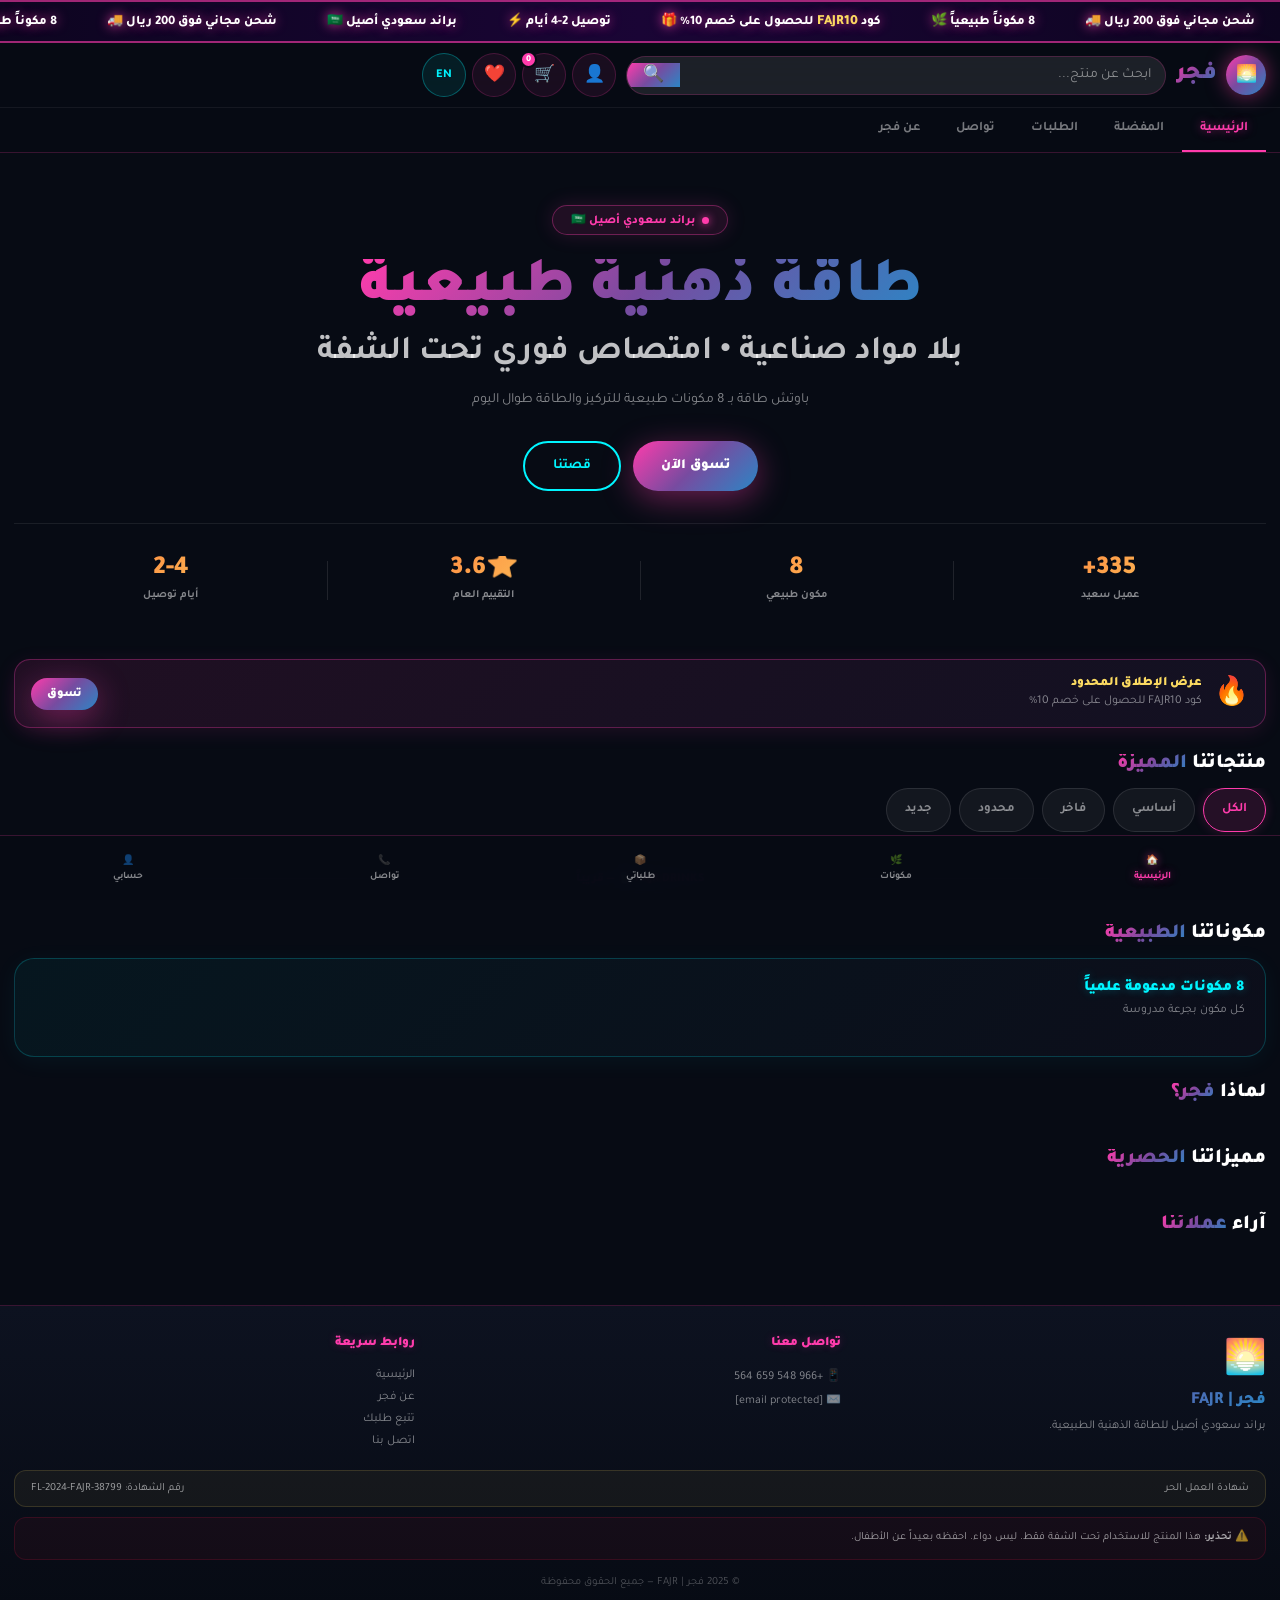
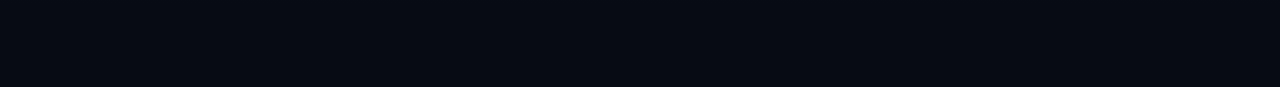
==== commit 32555332: "Update index.html" ====
--- a/index.html
+++ b/index.html
@@ -48,7 +48,13 @@
 img{max-width:100%;height:auto}
 
 /* LOADER */
-#ldr{position:fixed;inset:0;z-index:9999;background:var(--bg);display:flex;align-items:center;justify-content:center;flex-direction:column;transition:opacity .5s,visibility .5s}
+#ldr{
+  display:none !important;
+  position:fixed;
+  inset:0;
+  z-index:9999;
+  ...
+}background:var(--bg);align-items:center;justify-content:center;flex-direction:column;transition:opacity .5s,visibility .5s}
 #ldr.hide{opacity:0;visibility:hidden;pointer-events:none}
 .lring{width:60px;height:60px;border:3px solid rgba(255,60,172,.2);border-top-color:var(--brand);border-radius:50%;animation:spin 1s linear infinite;margin-bottom:16px}
 .llogo{font-size:42px;font-weight:900;background:var(--grad);-webkit-background-clip:text;-webkit-text-fill-color:transparent;background-clip:text;letter-spacing:4px}
@@ -864,13 +870,34 @@
 })();
 
 // ==================== BOOT ====================
-document.addEventListener('DOMContentLoaded',function(){
-  function hideLdr(){var l=document.getElementById('ldr');if(l)l.classList.add('hide');}
-  setTimeout(hideLdr,800);
-  setTimeout(hideLdr,2500);
-  try{renderAll();}catch(e){console.error('renderAll:',e);hideLdr();}
-  try{initScrollReveal();}catch(e){}
-  try{loadWishFromStorage();}catch(e){}
+window.addEventListener('load', function(){
+
+  function hideLdr(){
+    var l = document.getElementById('ldr');
+    if(l) {
+      l.classList.add('hide');
+      l.style.display = 'none'; // 💣 إجبار الإخفاء
+    }
+  }
+
+  // 🟢 يخفيه مباشرة
+  hideLdr();
+
+  // 🟢 احتياط بعد 1 ثانية
+  setTimeout(hideLdr, 1000);
+
+  // 🟢 احتياط قوي بعد 3 ثواني
+  setTimeout(hideLdr, 3000);
+
+  // ❗ لا تخلي renderAll يوقف الموقع
+  try {
+    if(typeof renderAll === "function"){
+      renderAll();
+    }
+  } catch(e){
+    console.error("ERROR:", e);
+  }
+
 });
 
 // ==================== SCROLL REVEAL ====================
@@ -1006,5 +1033,25 @@
 
 
 </script>
+  <script>
+(function(){
+  function forceHide(){
+    var l = document.getElementById('ldr');
+    if(l){
+      l.style.display = 'none';
+    }
+  }
+
+  // يخفيه بعد 1 ثانية
+  setTimeout(forceHide, 1000);
+
+  // يخفيه بعد 3 ثواني (احتياط)
+  setTimeout(forceHide, 3000);
+
+  // يخفيه بعد تحميل الصفحة
+  window.onload = forceHide;
+
+})();
+</script>
 </body>
 </html>
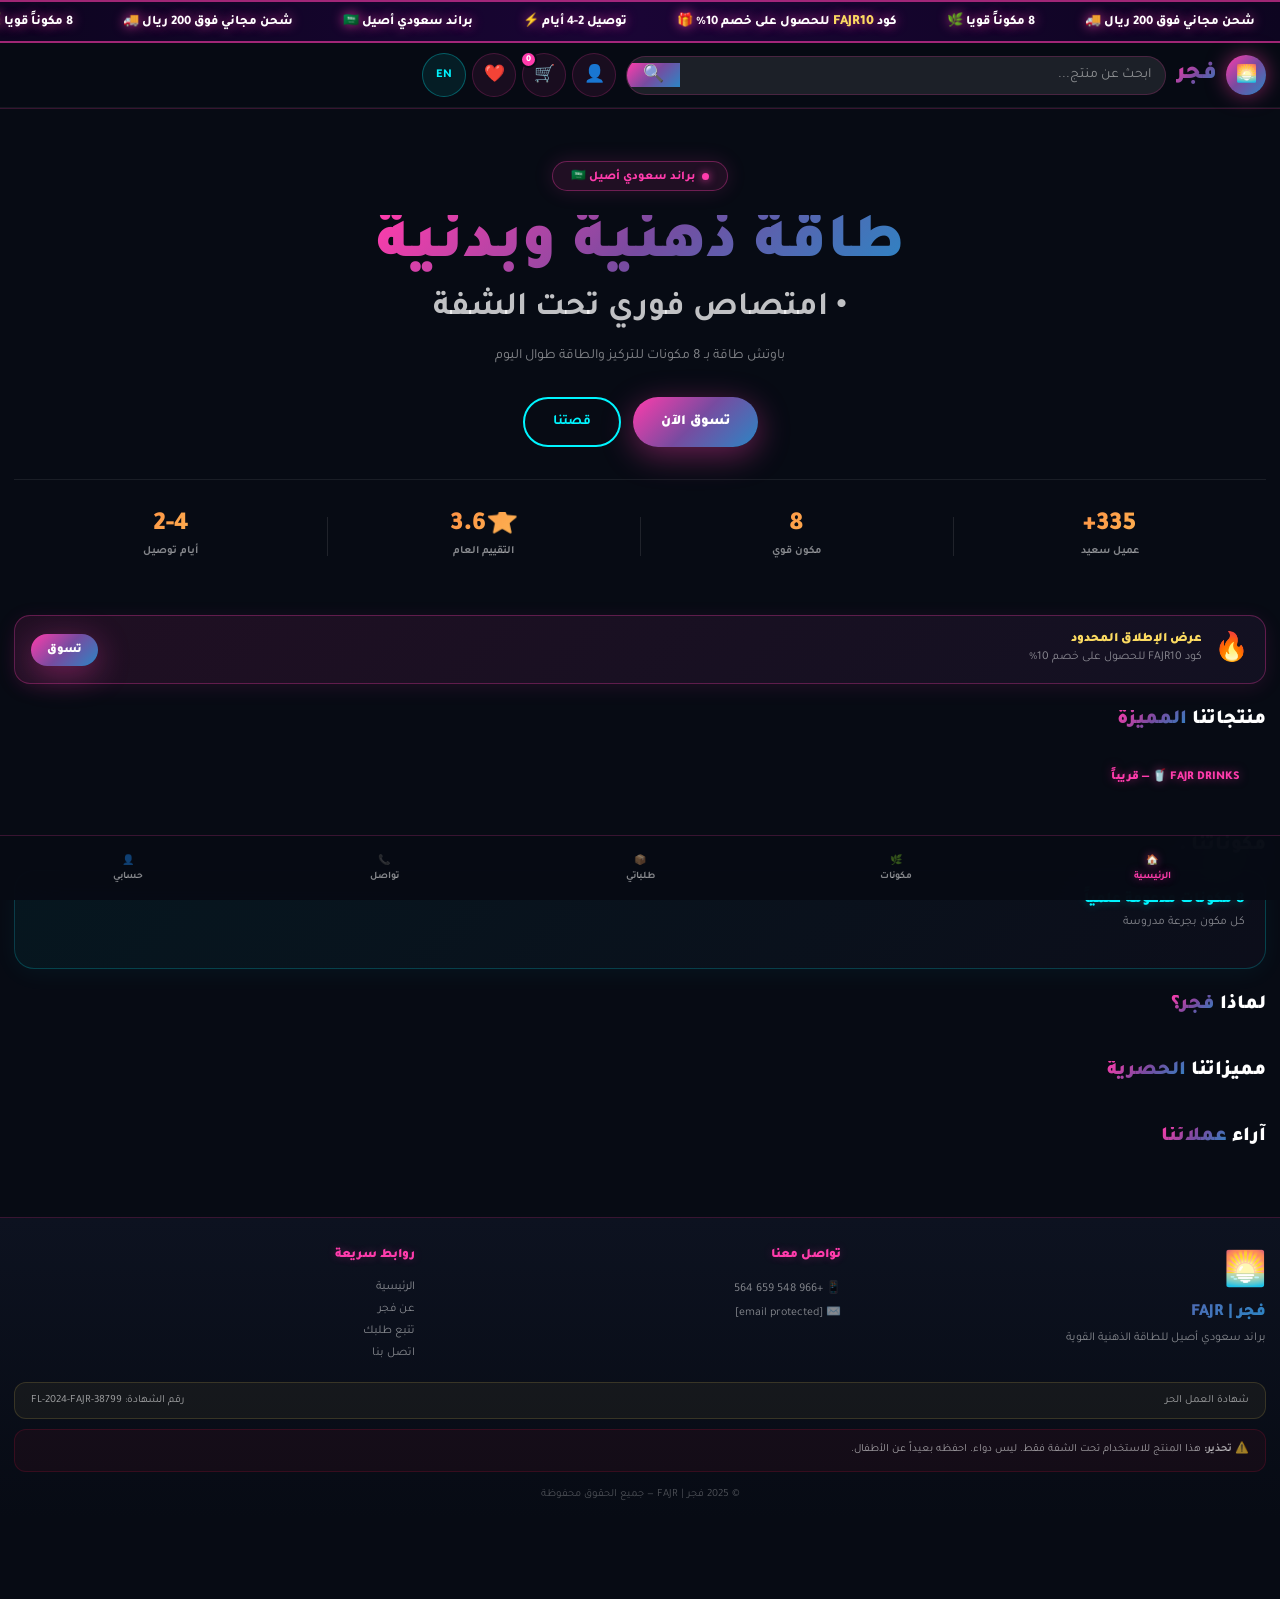
==== commit 80b64948: "Update index.html" ====
--- a/index.html
+++ b/index.html
@@ -5,7 +5,7 @@
 <meta name="viewport" content="width=device-width,initial-scale=1.0,maximum-scale=5">
 <meta name="theme-color" content="#070B14">
 <meta name="description" content="فجر FAJR — باوتش طاقة ذهنية. آيس مينت وليمون وزنجبيل. براند سعودي أصيل.">
-<title>فجر | FAJR — طاقة ذهنية طبيعية 100%</title>
+<title>فجر | FAJR — طاقة ذهنية قوية 100%</title>
 <link rel="preconnect" href="https://fonts.googleapis.com">
 <link rel="preconnect" href="https://fonts.gstatic.com" crossorigin>
 <link href="https://fonts.googleapis.com/css2?family=Tajawal:wght@400;700;800;900&display=swap" rel="stylesheet">
@@ -447,12 +447,12 @@
 <div class="ticker-wrap">
   <div class="ticker">
     <span>شحن مجاني فوق 200 ريال 🚚</span>
-    <span>8 مكوناً طبيعياً 🌿</span>
+    <span>8 مكوناً قويا 🌿</span>
     <span>كود <b>FAJR10</b> للحصول على خصم 10% 🎁</span>
     <span>توصيل 2-4 أيام ⚡</span>
     <span>براند سعودي أصيل 🇸🇦</span>
     <span>شحن مجاني فوق 200 ريال 🚚</span>
-    <span>8 مكوناً طبيعياً 🌿</span>
+    <span>8 مكوناً قويا 🌿</span>
     <span>كود <b>FAJR10</b> للحصول على خصم 10% 🎁</span>
     <span>توصيل 2-4 أيام ⚡</span>
     <span>براند سعودي أصيل 🇸🇦</span>
@@ -473,26 +473,22 @@
     </div>
   </div>
   <nav class="hnav">
-    <button class="ni on" data-pg="home" id="ni-home" onclick="navClick(this,'home')">الرئيسية</button>
-    <button class="ni" data-pg="wishlist" id="ni-wish" onclick="navClick(this,'wishlist')">المفضلة</button>
-    <button class="ni" data-pg="track" id="ni-track" onclick="navClick(this,'track')">الطلبات</button>
-    <button class="ni" data-pg="contact" id="ni-cnt" onclick="navClick(this,'contact')">تواصل</button>
-    <button class="ni" data-pg="about" id="ni-abt" onclick="navClick(this,'about')">عن فجر</button>
+   
   </nav>
 </header>
 <main>
 <div class="pg on" id="pg-home">
 <section class="hero">
   <div class="heyebrow"><span class="hdot"></span><span id="ey">براند سعودي أصيل 🇸🇦</span></div>
-  <h1 class="hh1"><span class="gr" id="h1a">طاقة ذهنية طبيعية</span><span class="sub" id="h1b">بلا مواد صناعية • امتصاص فوري تحت الشفة</span></h1>
-  <p class="hp" id="hp">باوتش طاقة بـ 8 مكونات طبيعية للتركيز والطاقة طوال اليوم</p>
+  <h1 class="hh1"><span class="gr" id="h1a">طاقة ذهنية وبدنية</span><span class="sub" id="h1b">• امتصاص فوري تحت الشفة</span></h1>
+  <p class="hp" id="hp">باوتش طاقة بـ 8 مكونات  للتركيز والطاقة طوال اليوم</p>
   <div class="hctas">
     <button class="btnp" id="cshop" onclick="scrollToProd()">تسوق الآن</button>
     <button class="btng" id="cstory" onclick="goPg('about')">قصتنا</button>
   </div>
   <div class="hstats">
     <div><span class="stn">335+</span><span class="stl" id="st1">عميل سعيد</span></div>
-    <div><span class="stn">8</span><span class="stl" id="st2">مكون طبيعي</span></div>
+    <div><span class="stn">8</span><span class="stl" id="st2">مكون قوي</span></div>
     <div><span class="stn">⭐3.6</span><span class="stl" id="st3">التقييم العام</span></div>
     <div><span class="stn">2-4</span><span class="stl" id="st4">أيام توصيل</span></div>
   </div>
@@ -505,21 +501,12 @@
 <section id="prod-anchor">
   <div class="sh"><h2 class="sht" id="spttl">منتجاتنا <span>المميزة</span></h2></div>
   <div class="chips">
-    <button class="chip on" id="chall" onclick="filterCat(this,'all')">الكل</button>
-    <button class="chip" id="chbasic" onclick="filterCat(this,'basic')">أساسي</button>
-    <button class="chip" id="chprem" onclick="filterCat(this,'premium')">فاخر</button>
-    <button class="chip" id="chlim" onclick="filterCat(this,'limited')">محدود</button>
-    <button class="chip" id="chnew" onclick="filterCat(this,'new')">جديد</button>
-  </div>
-  <div class="pgrid" id="pgrid"></div>
-  <p id="nores" style="display:none;text-align:center;padding:30px;color:var(--muted)">لا توجد نتائج</p>
-</section>
-<section>
+   
   <div class="drinks-sep"><div class="drinks-sep-line"></div><span class="drinks-sep-lbl">FAJR DRINKS 🥤 — قريباً</span><div class="drinks-sep-line"></div></div>
   <div class="pgrid" id="dgrid"></div>
 </section>
 <section>
-  <div class="sh"><h2 class="sht" id="singr">مكوناتنا <span>الطبيعية</span></h2></div>
+  <div class="sh"><h2 class="sht" id="singr">مكوناتنا <span>.</span></h2></div>
   <div class="ingr-box">
     <div class="ingr-ttl"><strong id="ibttl">8 مكونات مدعومة علمياً</strong><span id="ibsub">كل مكون بجرعة مدروسة</span></div>
     <div class="ichips" id="ichips"></div>
@@ -540,7 +527,7 @@
 <div class="vgrid" id="vgrid"></div>
 <footer id="ft">
   <div class="ft-inner">
-    <div><div class="ft-logo">🌅</div><div class="ft-bname" id="ft-brand">فجر | FAJR</div><div class="ft-desc" id="ft-desc">براند سعودي أصيل للطاقة الذهنية الطبيعية.</div></div>
+    <div><div class="ft-logo">🌅</div><div class="ft-bname" id="ft-brand">فجر | FAJR</div><div class="ft-desc" id="ft-desc">براند سعودي أصيل للطاقة الذهنية القوية</div></div>
     <div><div class="ft-h" id="ft-contact-h">تواصل معنا</div><a href="https://wa.me/966548659564" target="_blank" class="ft-link">📱 +966 548 659 564</a><a href="/cdn-cgi/l/email-protection#3452555e46070c030d0d745359555d581a575b59" class="ft-link">✉️ <span class="__cf_email__" data-cfemail="7b1d1a110948434c42423b1c161a121755181416">[email&#160;protected]</span></a></div>
     <div><div class="ft-h" id="ft-links-h">روابط سريعة</div><button class="ft-link" onclick="goPg('home')" id="ft-l1">الرئيسية</button><button class="ft-link" onclick="goPg('about')" id="ft-l2">عن فجر</button><button class="ft-link" onclick="goPg('track')" id="ft-l3">تتبع طلبك</button><button class="ft-link" onclick="goPg('contact')" id="ft-l4">اتصل بنا</button></div>
   </div>
@@ -739,7 +726,7 @@
 ];
 var INGRS=['L-Theanine','L-Tyrosine','Alpha-GPC','Taurine','B12','Niacin','Cellulose . Xanthan'];
 var FEATS_DATA=[
-  {i:'🌿',tAr:'طبيعي 100%',tEn:'100% Natural',dAr:'مكونات معتمدة',dEn:'Certified ingredients'},
+  {i:'🌿',tAr:'نقي 100%',tEn:'100% Natural',dAr:'مكونات معتمدة',dEn:'Certified ingredients'},
   {i:'⚡',tAr:'امتصاص فوري',tEn:'Instant Absorption',dAr:'تحت الشفة',dEn:'Sublingual delivery'},
   {i:'🧠',tAr:'وضوح ذهني',tEn:'Mental Clarity',dAr:'تركيز وإبداع',dEn:'Focus & creativity'},
   {i:'🔬',tAr:'مدعوم علمياً',tEn:'Science-Backed',dAr:'جرعات مدروسة',dEn:'Evidence-based doses'},
@@ -754,14 +741,14 @@
   {i:'🌍',tAr:'موردون موثوقون',tEn:'Trusted Suppliers',dAr:'مواد من Nootropics Depot',dEn:'Nootropics Depot USA'}
 ];
 var GREVS=[
-  {n:'Ahmed Al-Mutairi',av:'A',s:5,bAr:'آيس مينت خرافي! التركيز ارتفع بشكل واضح',bEn:'Ice Mint is amazing! Focus improved noticeably',p:'Ice Mint'},
+  {n:'احمد-Mutairi',av:'A',s:5,bAr:'آيس مينت خرافي! التركيز ارتفع بشكل واضح',bEn:'Ice Mint is amazing! Focus improved noticeably',p:'Ice Mint'},
   {n:'Sara Al-Zahrani',av:'S',s:5,bAr:'أفضل شيء جربته — النعناع منعش جداً',bEn:'Best thing I tried — so refreshing',p:'Ice Mint'},
-  {n:'Mohammed Al-Otaibi',av:'M',s:5,bAr:'ليمون وزنجبيل قوي جداً — يستاهل كل ريال',bEn:'Lemon & Ginger is powerful — worth every riyal',p:'Lemon & Ginger'},
-  {n:'Khalid Al-Qahtani',av:'K',s:5,bAr:'اشتريت 3 وأهديت 2 — الكل أعجبه',bEn:'Bought 3, gifted 2 — everyone loved it',p:'Ice Mint'},
-  {n:'Noura Al-Harbi',av:'N',s:5,bAr:'سريع التأثير ونكهة الليمون رائعة',bEn:'Fast-acting and lemon flavor is great',p:'Lemon & Ginger'}
+  {n:'Mohammed',av:'M',s:5,bAr:'ليمون وزنجبيل قوي جداً — يستاهل كل ريال',bEn:'Lemon & Ginger is powerful — worth every riyal',p:'Lemon & Ginger'},
+  {n:'كنق خالد',av:'K',s:5,bAr:'اشتريت 3 وأهديت 2 — الكل أعجبه',bEn:'Bought 3, gifted 2 — everyone loved it',p:'Ice Mint'},
+  {n:'نورو',av:'N',s:5,bAr:'سريع التأثير ونكهة الليمون رائعة',bEn:'Fast-acting and lemon flavor is great',p:'Lemon & Ginger'}
 ];
 var VALS=[
-  {i:'🌿',tAr:'طبيعي 100%',tEn:'100% Natural',dAr:'بدون مواد اصطناعية',dEn:'No synthetic ingredients'},
+  {i:'🌿',tAr:'نقي 100%',tEn:'100% Natural',dAr:'.',dEn:'No synthetic ingredients'},
   {i:'🔬',tAr:'مدعوم علمياً',tEn:'Science-Backed',dAr:'أبحاث مثبتة',dEn:'Proven research'},
   {i:'🇸🇦',tAr:'هوية سعودية',tEn:'Saudi Identity',dAr:'براند أصيل',dEn:'Authentic brand'},
   {i:'💚',tAr:'آمن',tEn:'Safe',dAr:'آمن تماماً',dEn:'Completely safe'}
@@ -961,15 +948,15 @@
   t('lbtn','EN','AR');t('lname','فجر','FAJR');
   document.getElementById('srchi').placeholder=AR?'ابحث عن منتج...':'Search products...';
   t('ey','براند سعودي أصيل 🇸🇦','Authentic Saudi Brand 🇸🇦');
-  t('h1a','طاقة ذهنية طبيعية','Natural Mental Energy');
+  t('h1a','طاقة ذهنية وبدنية','Natural Mental Energy');
   t('h1b','بلا مواد صناعية • امتصاص فوري تحت الشفة','No Synthetic • Instant Sublingual Absorption');
-  t('hp','باوتش طاقة بـ 8 مكونات طبيعية للتركيز والطاقة طوال اليوم','Energy pouches with 8 natural ingredients for focus and energy all day');
+  t('hp','باوتش طاقة بـ 8 مكونات  للتركيز والطاقة طوال اليوم','Energy pouches with 8 natural ingredients for focus and energy all day');
   t('cshop','تسوق الآن','Shop Now');t('cstory','قصتنا','Our Story');
-  t('st1','عميل سعيد','Happy Clients');t('st2','مكون طبيعي','Natural Ingredients');t('st3','التقييم العام','Overall Rating');t('st4','أيام توصيل','Day Delivery');
+  t('st1','عميل سعيد','Happy Clients');t('st2','مكون قوي','Natural Ingredients');t('st3','التقييم العام','Overall Rating');t('st4','أيام توصيل','Day Delivery');
   t('ftl','عرض الإطلاق المحدود','Limited Launch Offer');t('fsub','كود FAJR10 للحصول على خصم 10%','Use code FAJR10 for 10% off');t('fcta','تسوق','Shop');
   h('spttl','منتجاتنا <span>المميزة</span>','Featured <span>Products</span>');
   t('chall','الكل','All');t('chbasic','أساسي','Basic');t('chprem','فاخر','Premium');t('chlim','محدود','Limited');t('chnew','جديد','New');
-  h('singr','مكوناتنا <span>الطبيعية</span>','Natural <span>Ingredients</span>');
+  h('singr','مكوناتنا <span>.</span>','Natural <span>Ingredients</span>');
   t('ibttl','8 مكونات مدعومة علمياً','8 Science-Backed Ingredients');t('ibsub','كل مكون بجرعة مدروسة','Every ingredient at research-proven doses');
   h('swhy','لماذا <span>فجر؟</span>','Why <span>FAJR?</span>');h('sadvs','مميزاتنا <span>الحصرية</span>','Exclusive <span>Advantages</span>');h('srevs','آراء <span>عملائنا</span>','Customer <span>Reviews</span>');
   t('ni-home','الرئيسية','Home');t('ni-wish','المفضلة','Wishlist');t('ni-track','الطلبات','Orders');t('ni-cnt','تواصل','Contact');t('ni-abt','عن فجر','About');
@@ -1004,7 +991,7 @@
   t('revttl','التقييمات','Reviews');t('revwl','اكتب تقييمك','Write your review');t('rvsub','نشر','Post');
   document.getElementById('rvnm').placeholder=AR?'اسمك':'Your name';document.getElementById('rvbd').placeholder=AR?'شاركنا تجربتك...':'Share your experience...';
   t('pdmadd','أضف للسلة','Add to Cart');
-  t('ft-brand','فجر | FAJR','FAJR | فجر');t('ft-desc','براند سعودي أصيل للطاقة الذهنية الطبيعية.','Authentic Saudi brand for natural mental energy.');
+  t('ft-brand','فجر | FAJR','FAJR | فجر');t('ft-desc','براند سعودي أصيل للطاقة الذهنية القوية.','Authentic Saudi brand for natural mental energy.');
   t('ft-contact-h','تواصل معنا','Contact Us');t('ft-links-h','روابط سريعة','Quick Links');
   t('ft-l1','الرئيسية','Home');t('ft-l2','عن فجر','About FAJR');t('ft-l3','تتبع طلبك','Track Order');t('ft-l4','اتصل بنا','Contact');
   t('ft-cert-t','شهادة العمل الحر','Freelance Work Certificate');t('ft-cert-v','رقم الشهادة: FL-2024-FAJR-38799','Certificate No: FL-2024-FAJR-38799');
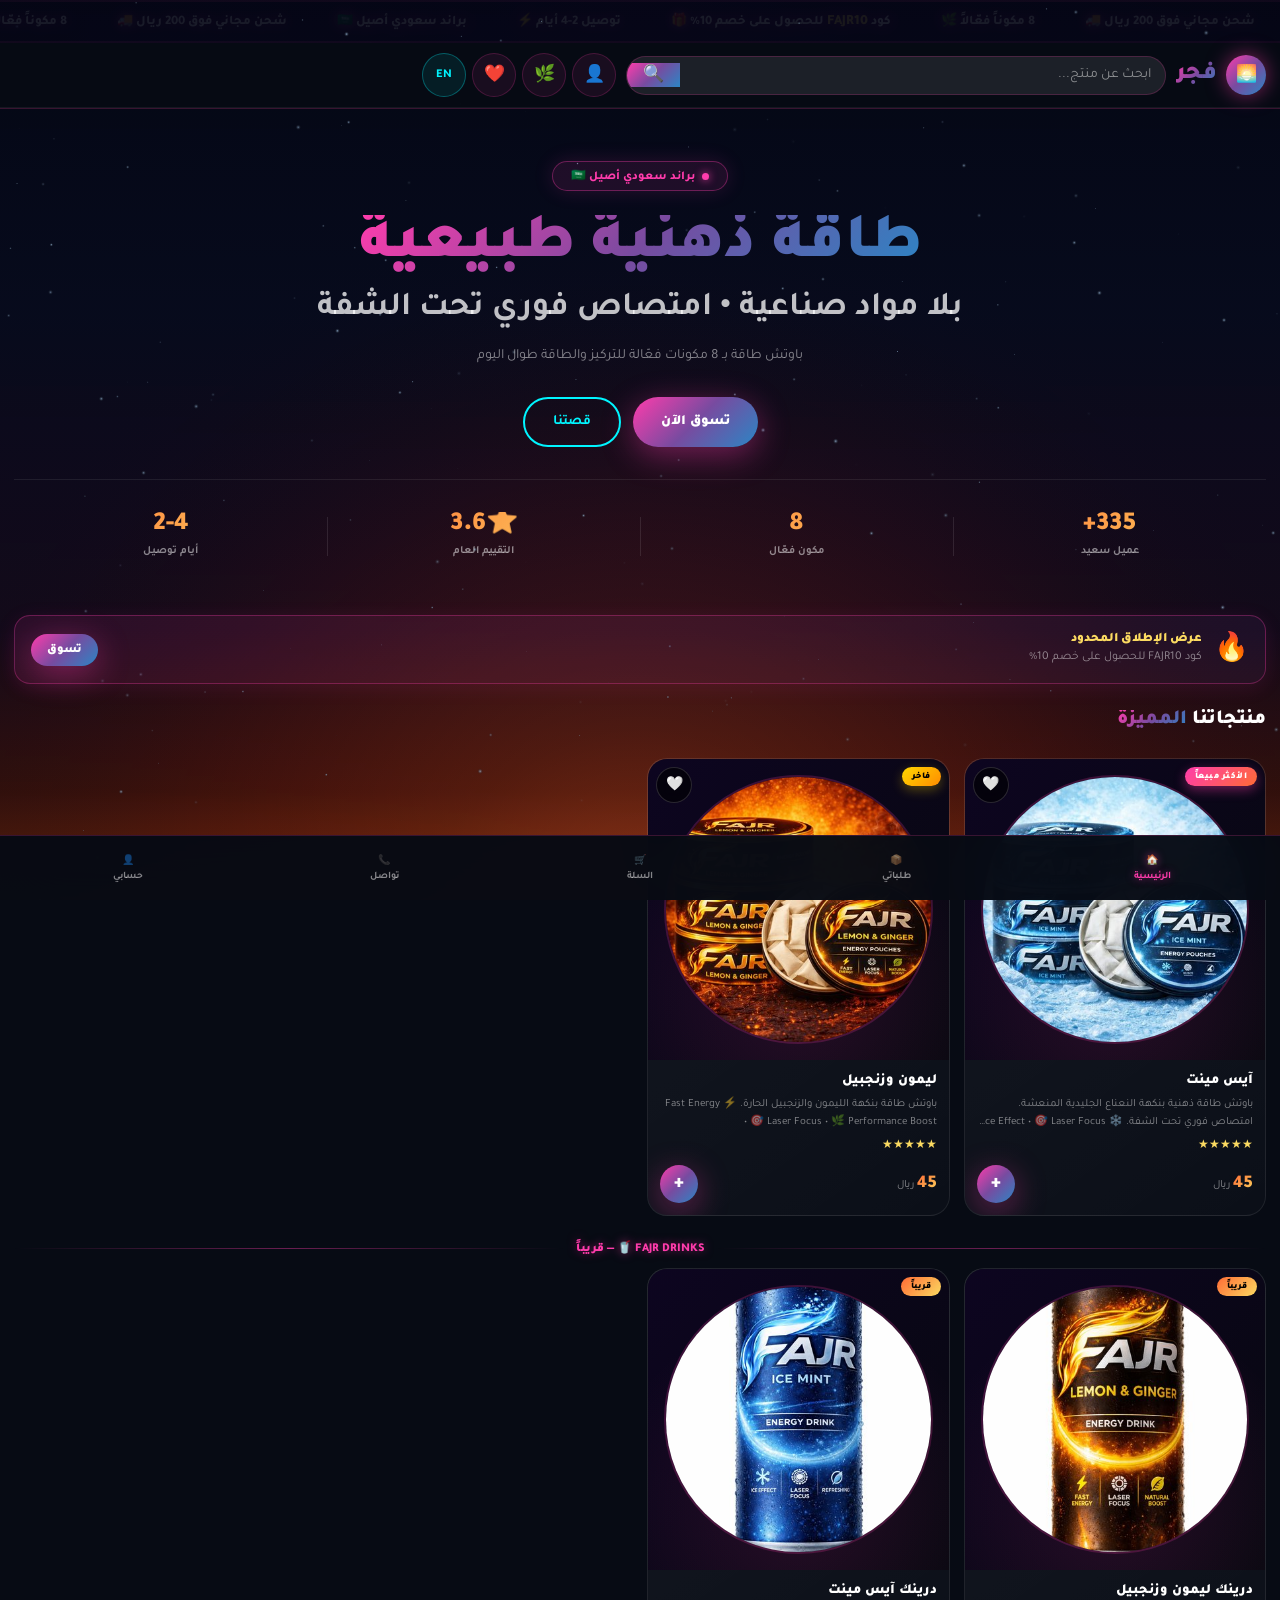
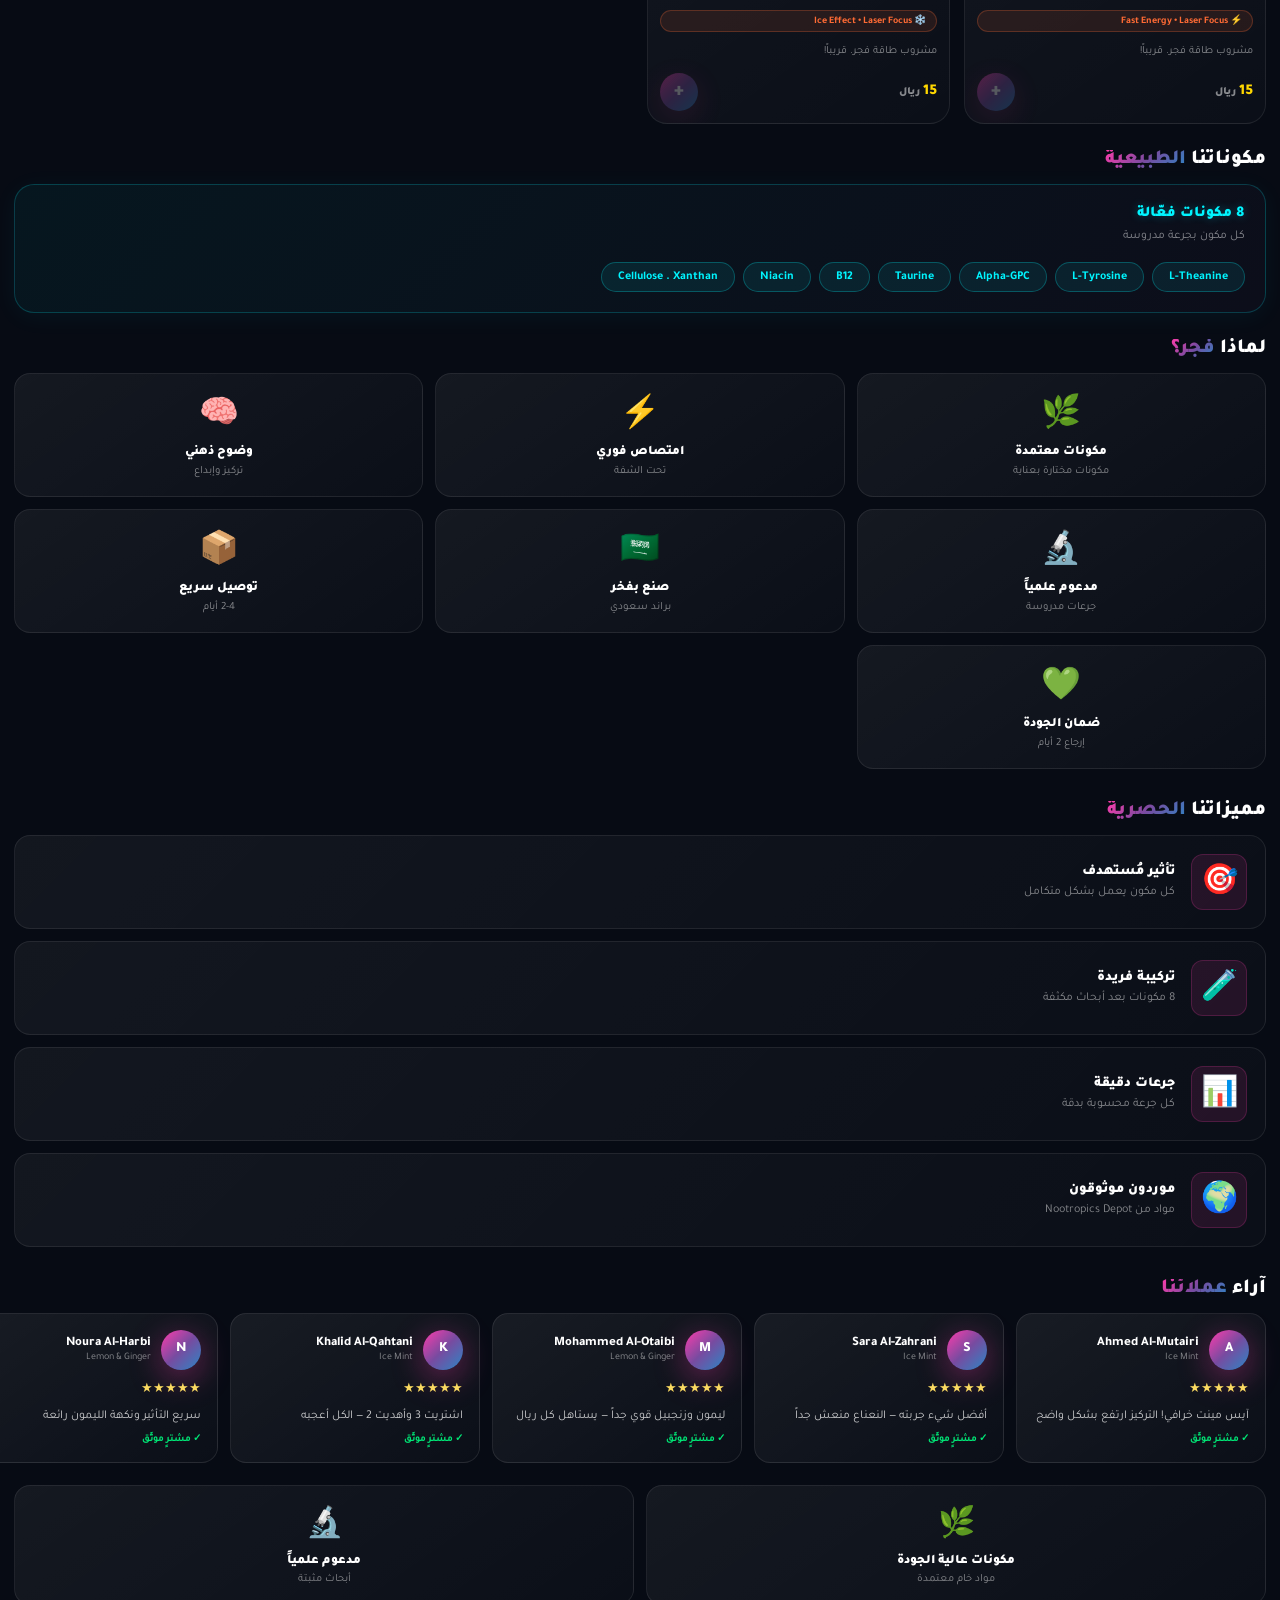
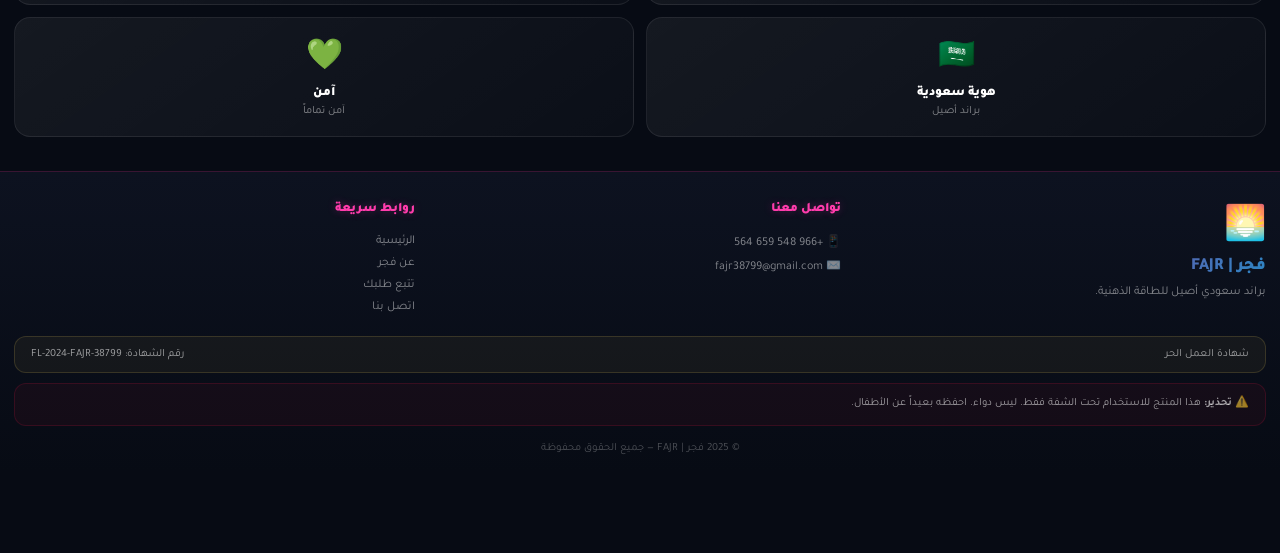
==== commit 381efb13: "Update index.html" ====
--- a/index.html
+++ b/index.html
@@ -5,7 +5,7 @@
 <meta name="viewport" content="width=device-width,initial-scale=1.0,maximum-scale=5">
 <meta name="theme-color" content="#070B14">
 <meta name="description" content="فجر FAJR — باوتش طاقة ذهنية. آيس مينت وليمون وزنجبيل. براند سعودي أصيل.">
-<title>فجر | FAJR — طاقة ذهنية قوية 100%</title>
+<title>فجر | FAJR — طاقة ذهنية طبيعية 100%</title>
 <link rel="preconnect" href="https://fonts.googleapis.com">
 <link rel="preconnect" href="https://fonts.gstatic.com" crossorigin>
 <link href="https://fonts.googleapis.com/css2?family=Tajawal:wght@400;700;800;900&display=swap" rel="stylesheet">
@@ -48,13 +48,7 @@
 img{max-width:100%;height:auto}
 
 /* LOADER */
-#ldr{
-  display:none !important;
-  position:fixed;
-  inset:0;
-  z-index:9999;
-  ...
-}background:var(--bg);align-items:center;justify-content:center;flex-direction:column;transition:opacity .5s,visibility .5s}
+#ldr{position:fixed;inset:0;z-index:9999;background:var(--bg);display:flex;align-items:center;justify-content:center;flex-direction:column;transition:opacity .5s,visibility .5s}
 #ldr.hide{opacity:0;visibility:hidden;pointer-events:none}
 .lring{width:60px;height:60px;border:3px solid rgba(255,60,172,.2);border-top-color:var(--brand);border-radius:50%;animation:spin 1s linear infinite;margin-bottom:16px}
 .llogo{font-size:42px;font-weight:900;background:var(--grad);-webkit-background-clip:text;-webkit-text-fill-color:transparent;background-clip:text;letter-spacing:4px}
@@ -447,12 +441,12 @@
 <div class="ticker-wrap">
   <div class="ticker">
     <span>شحن مجاني فوق 200 ريال 🚚</span>
-    <span>8 مكوناً قويا 🌿</span>
+    <span>8 مكوناً فعّالاً 🌿</span>
     <span>كود <b>FAJR10</b> للحصول على خصم 10% 🎁</span>
     <span>توصيل 2-4 أيام ⚡</span>
     <span>براند سعودي أصيل 🇸🇦</span>
     <span>شحن مجاني فوق 200 ريال 🚚</span>
-    <span>8 مكوناً قويا 🌿</span>
+    <span>8 مكوناً فعّالاً 🌿</span>
     <span>كود <b>FAJR10</b> للحصول على خصم 10% 🎁</span>
     <span>توصيل 2-4 أيام ⚡</span>
     <span>براند سعودي أصيل 🇸🇦</span>
@@ -467,28 +461,28 @@
     </div>
     <div class="hacts">
       <button class="ha" onclick="goPg('account')">👤</button>
-      <button class="ha" onclick="openCart()">🛒<span class="habdg" id="cbdg">0</span></button>
+      <button class="ha" onclick="scrollToIngr()">🌿</button>
       <button class="ha" onclick="goPg('wishlist')">❤️</button>
       <button class="lbtn" id="lbtn" onclick="toggleLang()">EN</button>
     </div>
   </div>
   <nav class="hnav">
-   
+  
   </nav>
 </header>
 <main>
 <div class="pg on" id="pg-home">
 <section class="hero">
   <div class="heyebrow"><span class="hdot"></span><span id="ey">براند سعودي أصيل 🇸🇦</span></div>
-  <h1 class="hh1"><span class="gr" id="h1a">طاقة ذهنية وبدنية</span><span class="sub" id="h1b">• امتصاص فوري تحت الشفة</span></h1>
-  <p class="hp" id="hp">باوتش طاقة بـ 8 مكونات  للتركيز والطاقة طوال اليوم</p>
+  <h1 class="hh1"><span class="gr" id="h1a">طاقة ذهنية طبيعية</span><span class="sub" id="h1b">بلا مواد صناعية • امتصاص فوري تحت الشفة</span></h1>
+  <p class="hp" id="hp">باوتش طاقة بـ 8 مكونات فعّالة للتركيز والطاقة طوال اليوم</p>
   <div class="hctas">
     <button class="btnp" id="cshop" onclick="scrollToProd()">تسوق الآن</button>
     <button class="btng" id="cstory" onclick="goPg('about')">قصتنا</button>
   </div>
   <div class="hstats">
     <div><span class="stn">335+</span><span class="stl" id="st1">عميل سعيد</span></div>
-    <div><span class="stn">8</span><span class="stl" id="st2">مكون قوي</span></div>
+    <div><span class="stn">8</span><span class="stl" id="st2">مكون فعّال</span></div>
     <div><span class="stn">⭐3.6</span><span class="stl" id="st3">التقييم العام</span></div>
     <div><span class="stn">2-4</span><span class="stl" id="st4">أيام توصيل</span></div>
   </div>
@@ -502,13 +496,18 @@
   <div class="sh"><h2 class="sht" id="spttl">منتجاتنا <span>المميزة</span></h2></div>
   <div class="chips">
    
+  </div>
+  <div class="pgrid" id="pgrid"></div>
+  <p id="nores" style="display:none;text-align:center;padding:30px;color:var(--muted)">لا توجد نتائج</p>
+</section>
+<section>
   <div class="drinks-sep"><div class="drinks-sep-line"></div><span class="drinks-sep-lbl">FAJR DRINKS 🥤 — قريباً</span><div class="drinks-sep-line"></div></div>
   <div class="pgrid" id="dgrid"></div>
 </section>
 <section>
-  <div class="sh"><h2 class="sht" id="singr">مكوناتنا <span>.</span></h2></div>
+  <div class="sh"><h2 class="sht" id="singr">مكوناتنا <span>الطبيعية</span></h2></div>
   <div class="ingr-box">
-    <div class="ingr-ttl"><strong id="ibttl">8 مكونات مدعومة علمياً</strong><span id="ibsub">كل مكون بجرعة مدروسة</span></div>
+    <div class="ingr-ttl"><strong id="ibttl">8 مكونات فعّالة</strong><span id="ibsub">كل مكون بجرعة مدروسة</span></div>
     <div class="ichips" id="ichips"></div>
   </div>
 </section>
@@ -527,8 +526,8 @@
 <div class="vgrid" id="vgrid"></div>
 <footer id="ft">
   <div class="ft-inner">
-    <div><div class="ft-logo">🌅</div><div class="ft-bname" id="ft-brand">فجر | FAJR</div><div class="ft-desc" id="ft-desc">براند سعودي أصيل للطاقة الذهنية القوية</div></div>
-    <div><div class="ft-h" id="ft-contact-h">تواصل معنا</div><a href="https://wa.me/966548659564" target="_blank" class="ft-link">📱 +966 548 659 564</a><a href="/cdn-cgi/l/email-protection#3452555e46070c030d0d745359555d581a575b59" class="ft-link">✉️ <span class="__cf_email__" data-cfemail="7b1d1a110948434c42423b1c161a121755181416">[email&#160;protected]</span></a></div>
+    <div><div class="ft-logo">🌅</div><div class="ft-bname" id="ft-brand">فجر | FAJR</div><div class="ft-desc" id="ft-desc">براند سعودي أصيل للطاقة الذهنية.</div></div>
+    <div><div class="ft-h" id="ft-contact-h">تواصل معنا</div><a href="https://wa.me/966548659564" target="_blank" class="ft-link">📱 +966 548 659 564</a><a href="/cdn-cgi/l/email-protection#3452555e46070c030d0d745359555d581a575b59" class="ft-link">✉️ fajr38799@gmail.com</a></di